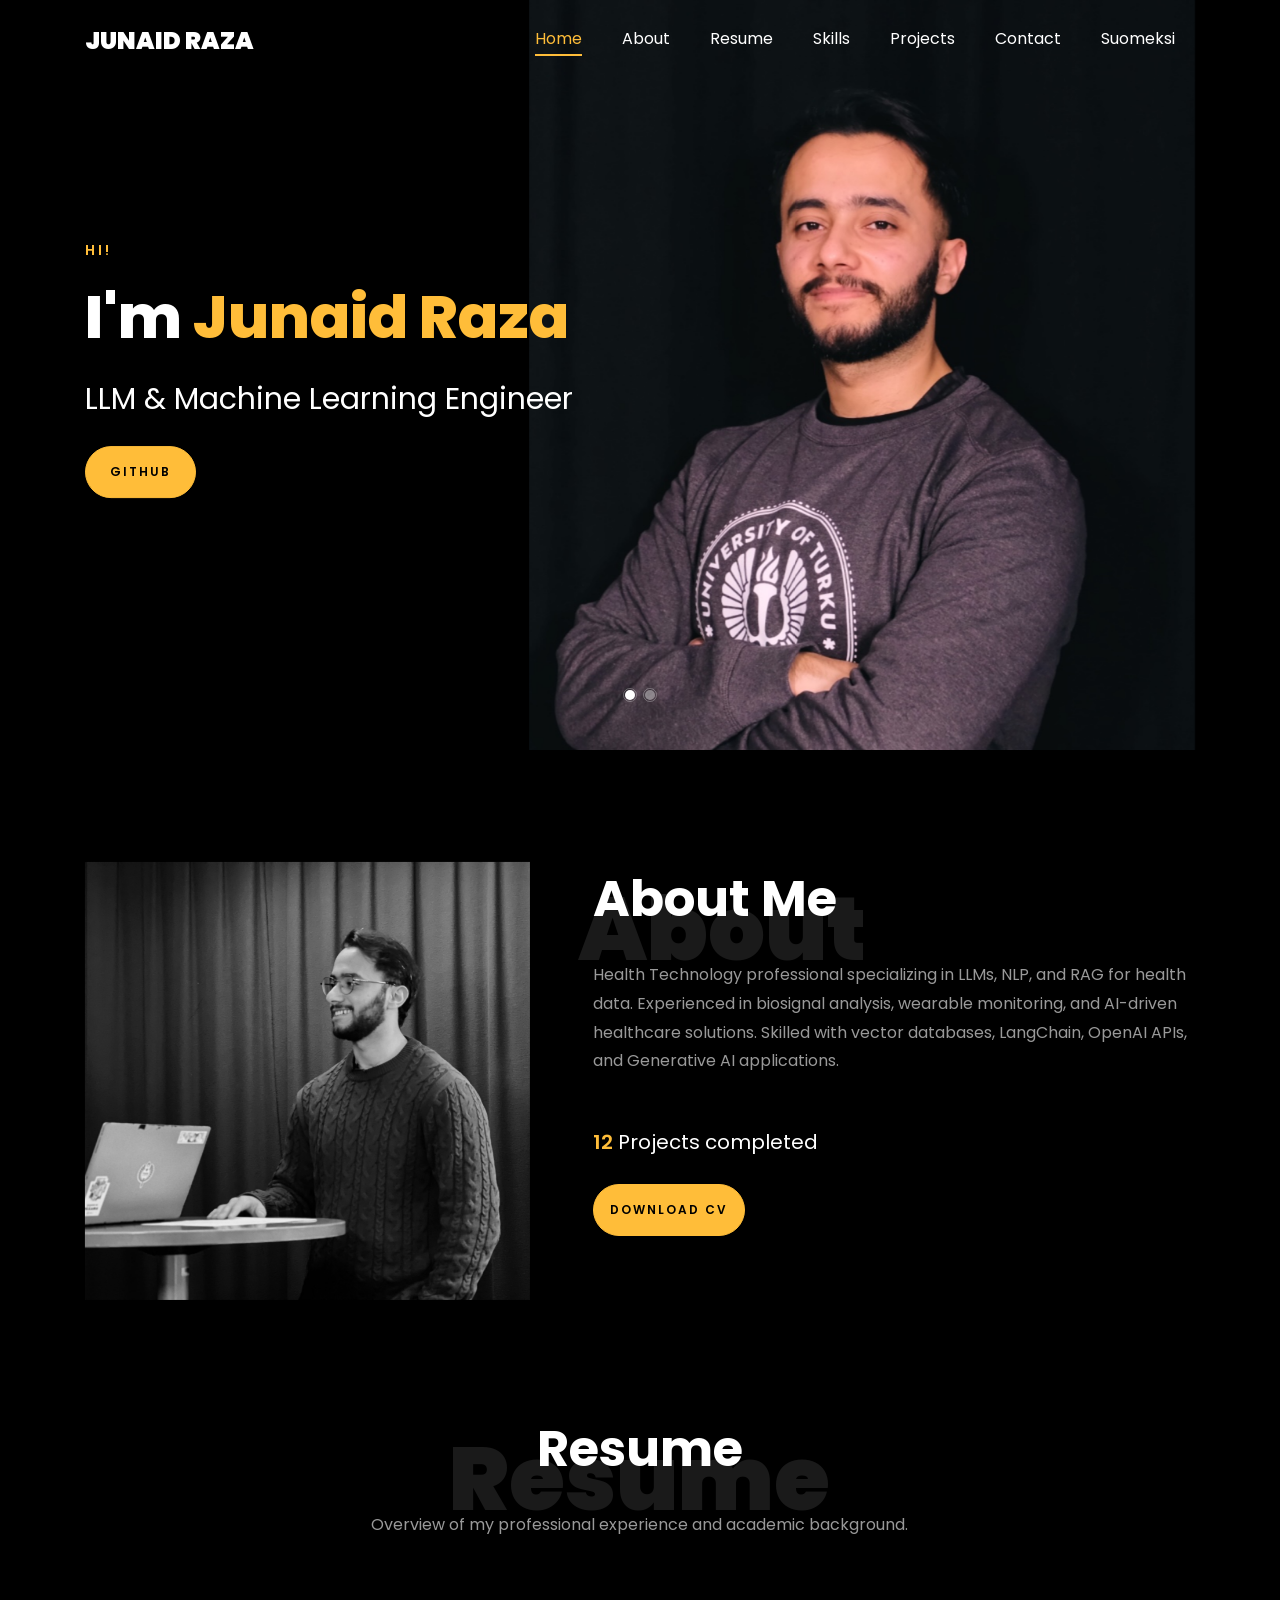
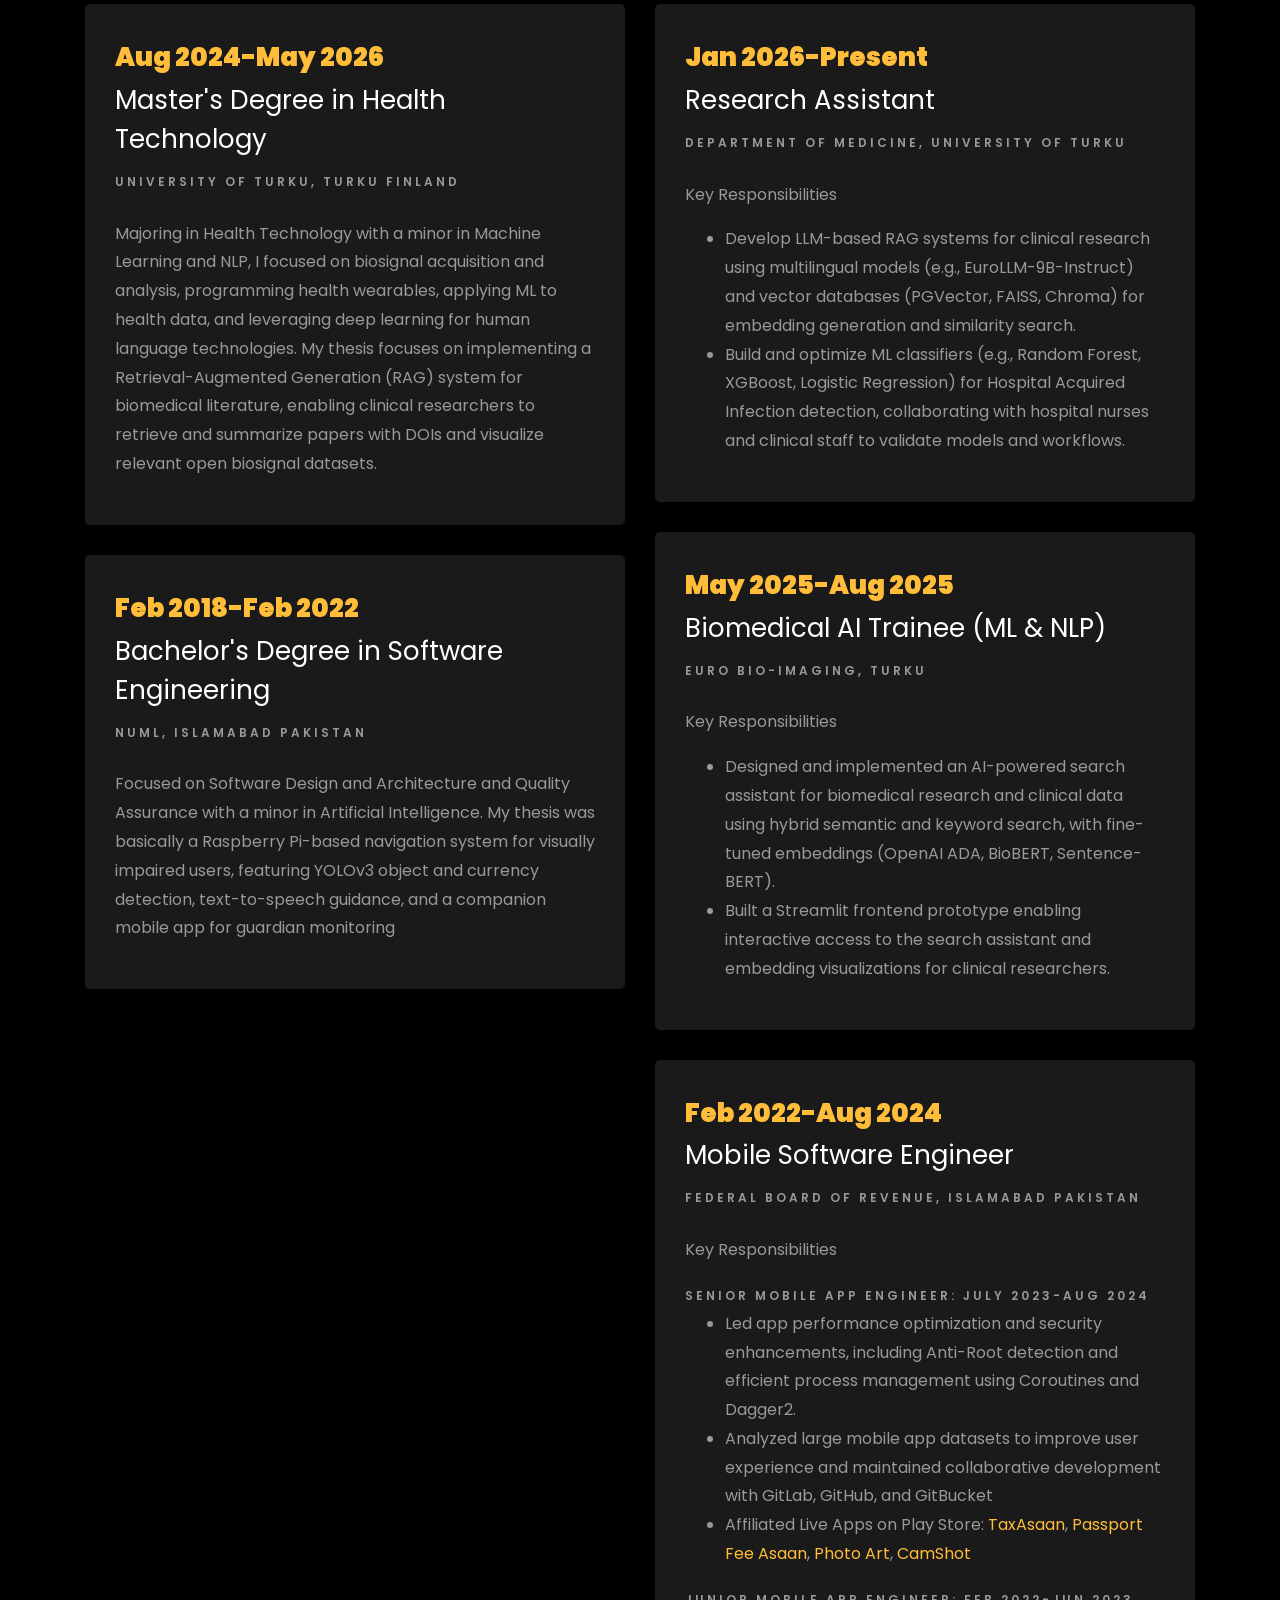
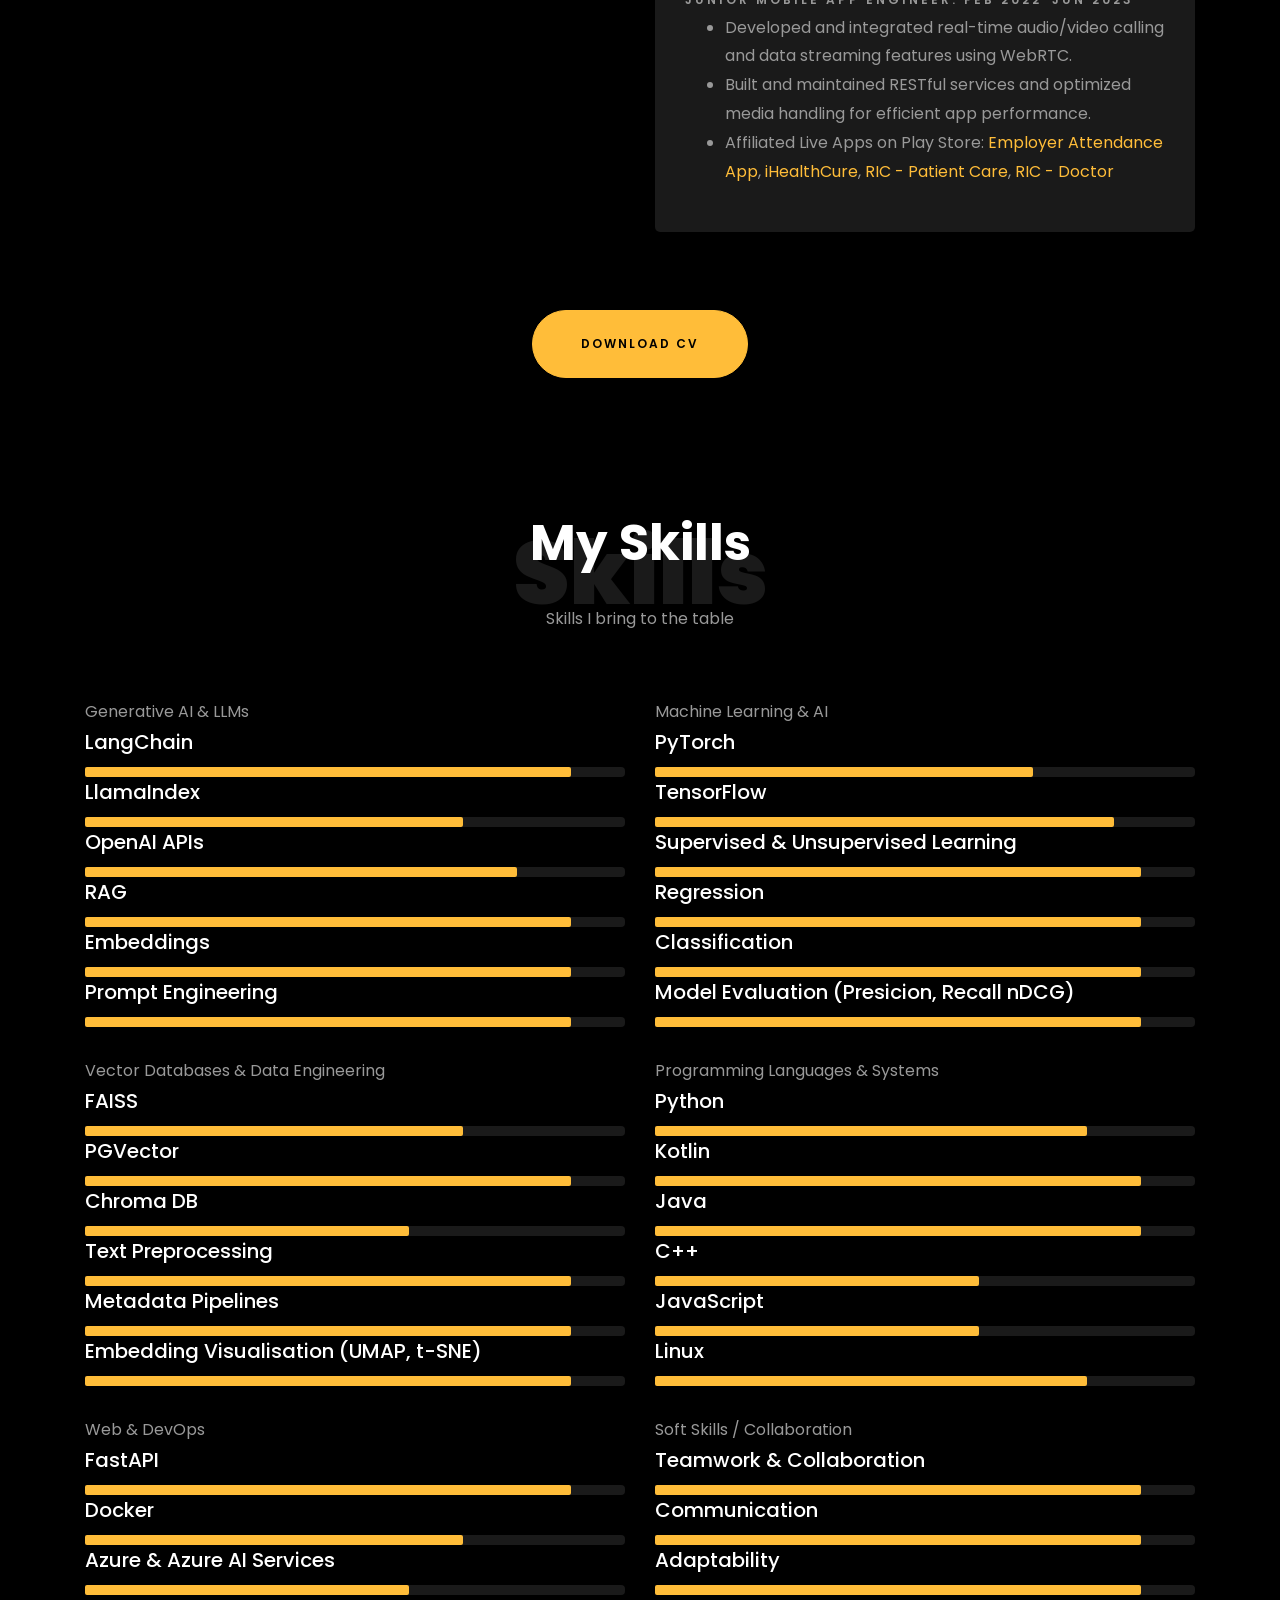
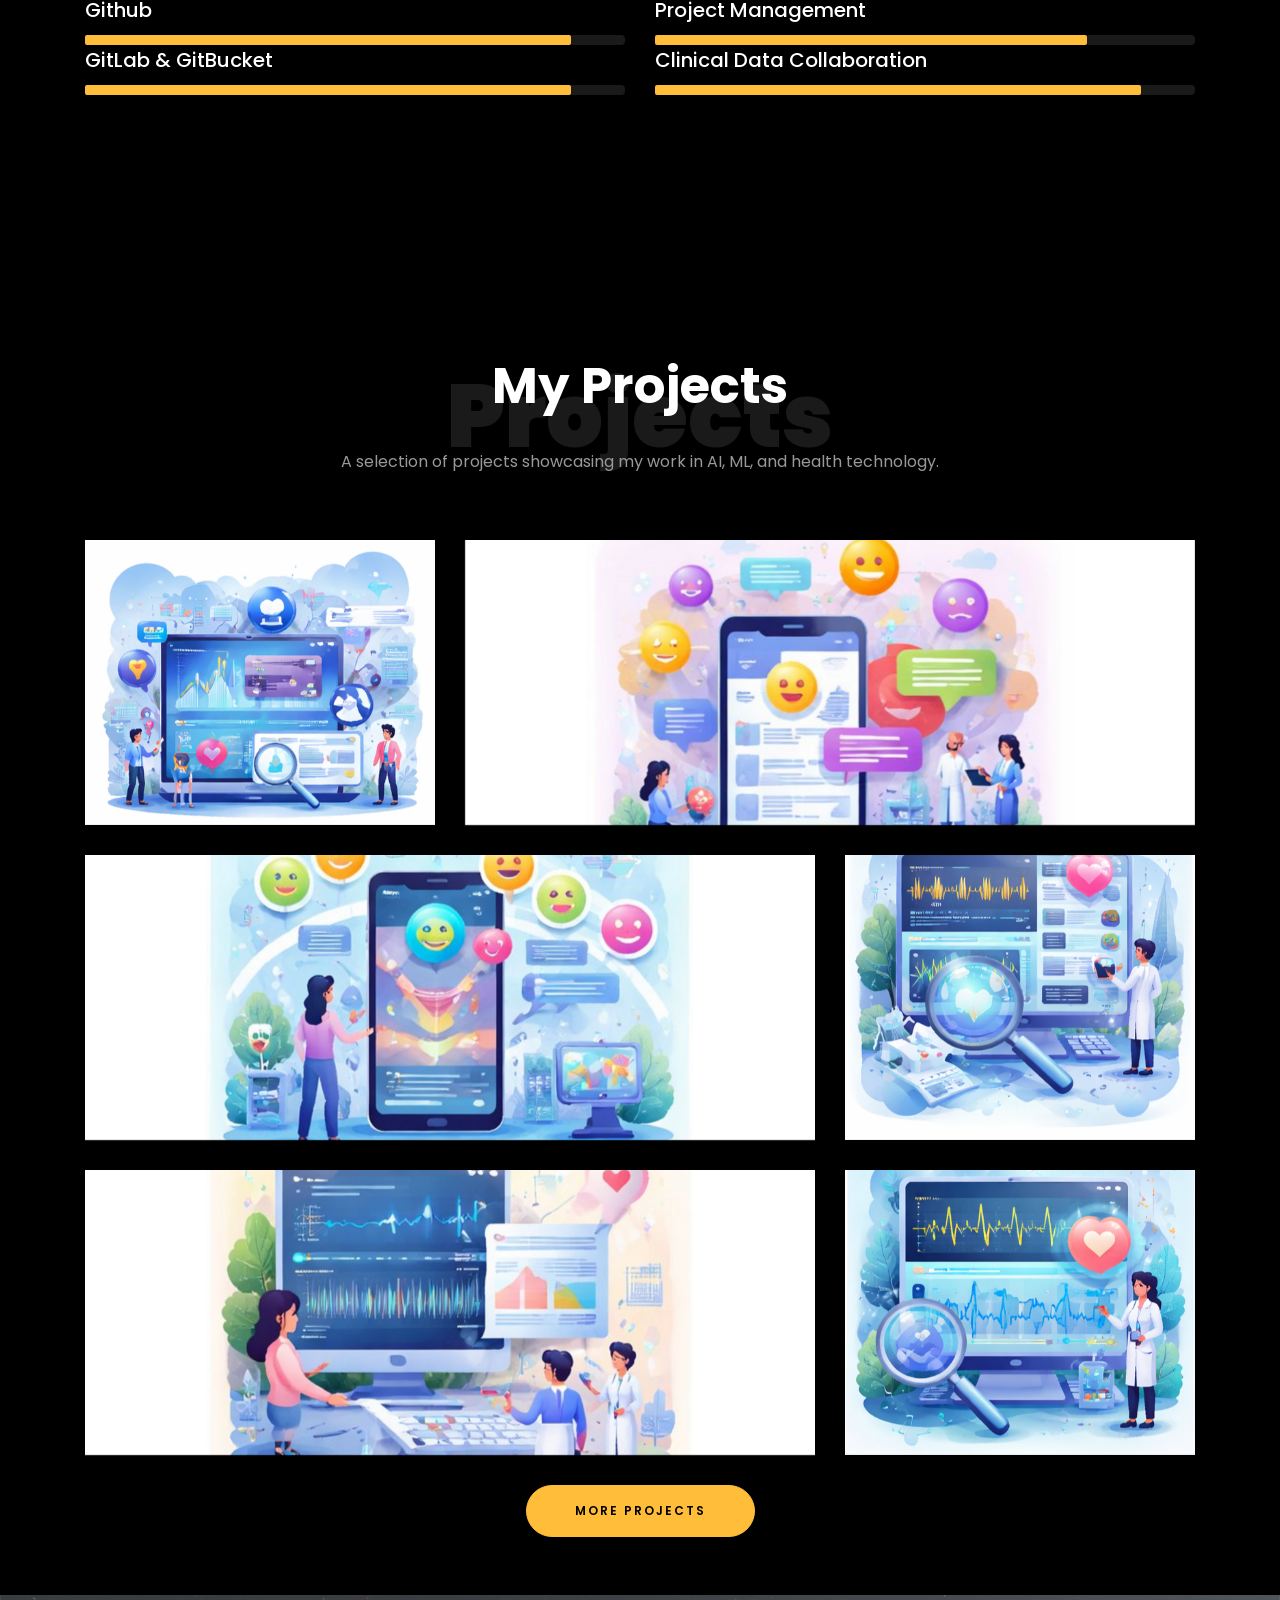
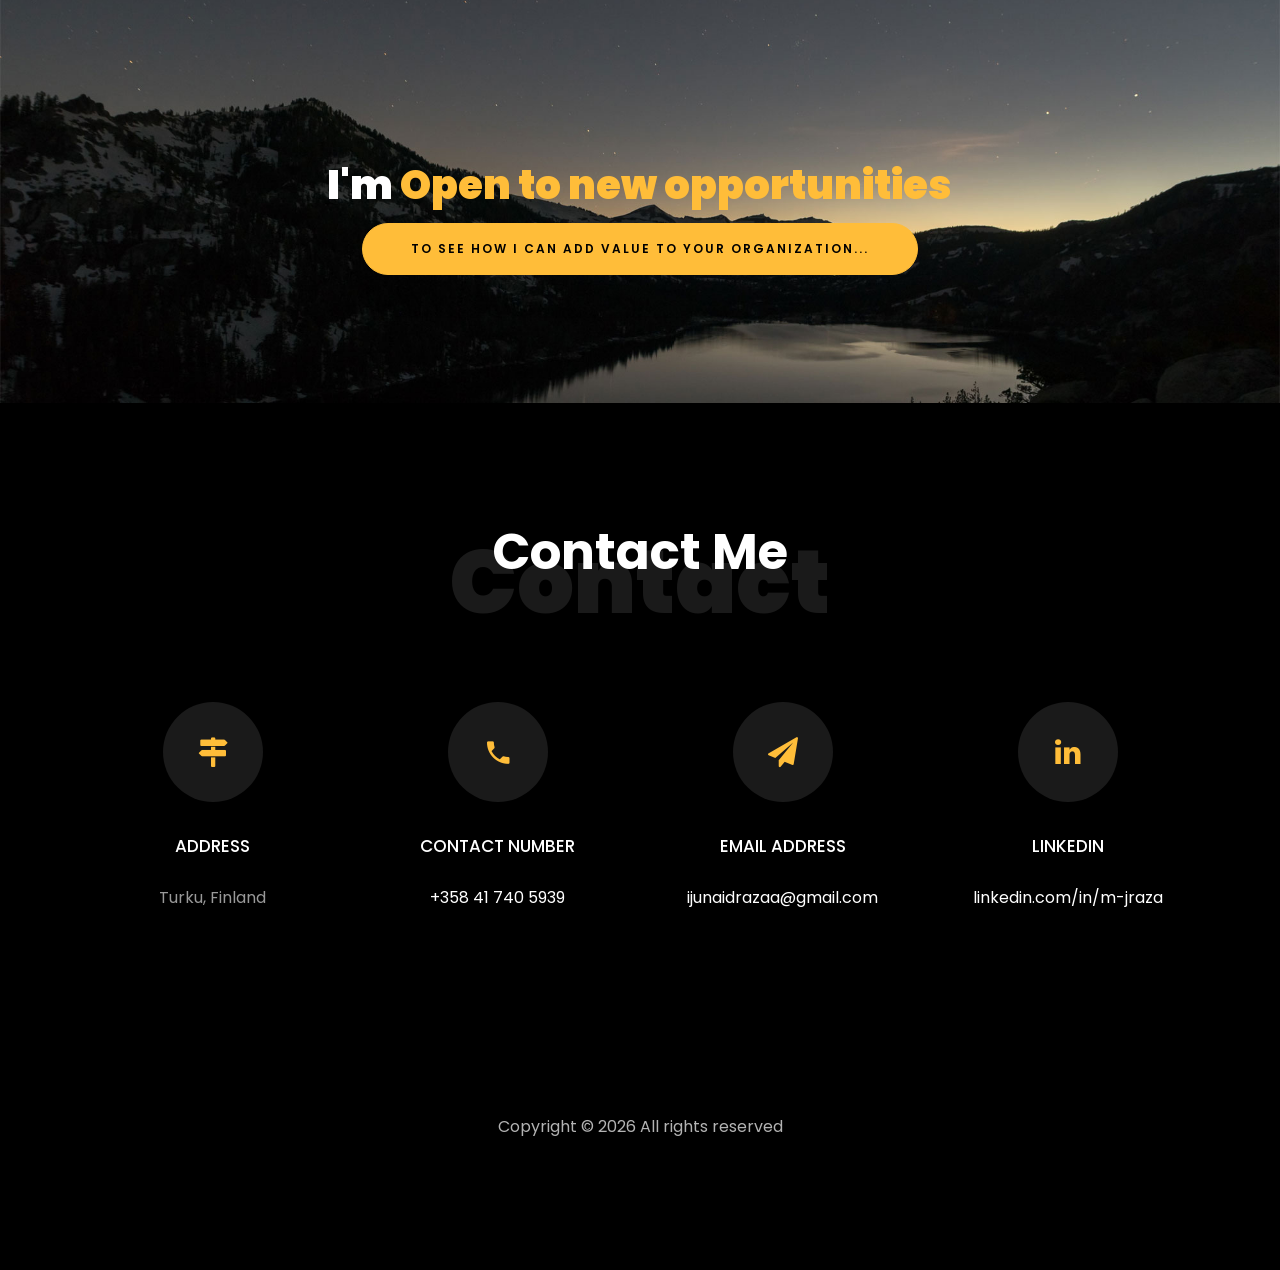
==== index.html @ cb152adc "first commit" ====
<!DOCTYPE html>
<html lang="en">

<head>
	<title>Junaid Raza - LLM & Machine Learning Engineer</title>
	<link rel="icon" href="images/main_logo.jpg" type="image/jpeg">
	<meta charset="utf-8">
	<meta name="viewport" content="width=device-width, initial-scale=1, shrink-to-fit=no">

	<link href="https://fonts.googleapis.com/css?family=Poppins:100,200,300,400,500,600,700,800,900" rel="stylesheet">

	<link rel="stylesheet" href="css/open-iconic-bootstrap.min.css">
	<link rel="stylesheet" href="css/animate.css">

	<link rel="stylesheet" href="css/owl.carousel.min.css">
	<link rel="stylesheet" href="css/owl.theme.default.min.css">
	<link rel="stylesheet" href="css/magnific-popup.css">

	<link rel="stylesheet" href="css/aos.css">

	<link rel="stylesheet" href="css/ionicons.min.css">

	<link rel="stylesheet" href="css/flaticon.css">
	<link rel="stylesheet" href="css/icomoon.css">
	<link rel="stylesheet" href="css/style.css">
</head>

<body data-spy="scroll" data-target=".site-navbar-target" data-offset="300">


	<nav class="navbar navbar-expand-lg navbar-dark ftco_navbar ftco-navbar-light site-navbar-target" id="ftco-navbar">
		<div class="container">
			<a class="navbar-brand" href="index.html">Junaid Raza</a>
			<button class="navbar-toggler js-fh5co-nav-toggle fh5co-nav-toggle" type="button" data-toggle="collapse"
				data-target="#ftco-nav" aria-controls="ftco-nav" aria-expanded="false" aria-label="Toggle navigation">
				<span class="oi oi-menu"></span> Menu
			</button>

			<div class="collapse navbar-collapse" id="ftco-nav">
				<ul class="navbar-nav nav ml-auto">
					<li class="nav-item"><a href="#home" class="nav-link"><span>Home</span></a></li>
					<li class="nav-item"><a href="#about" class="nav-link"><span>About</span></a></li>
					<li class="nav-item"><a href="#resume" class="nav-link"><span>Resume</span></a></li>
					<li class="nav-item"><a href="#skills" class="nav-link"><span>Skills</span></a></li>
					<li class="nav-item"><a href="#projects" class="nav-link"><span>Projects</span></a></li>
					<li class="nav-item"><a href="#contact" class="nav-link"><span>Contact</span></a></li>
					<li class="nav-item"><a href="index_fi.html" class="nav-link"><span>Suomeksi</span></a></li>
				</ul>
			</div>
		</div>
	</nav>

	<section id="home" class="hero">
		<div class="home-slider  owl-carousel">
			<div class="slider-item ">
				<div class="overlay"></div>
				<div class="container">
					<div class="row d-md-flex no-gutters slider-text align-items-end justify-content-end"
						data-scrollax-parent="true">
						<div class="one-third js-fullheight order-md-last img"
							style="background-image:url(images/main_bg_img.jpeg);">
							<div class="overlay"></div>
						</div>
						<div class="one-forth d-flex  align-items-center ftco-animate"
							data-scrollax=" properties: { translateY: '70%' }">
							<div class="text">
								<span class="subheading">Hi!</span>
								<h1 class="mb-4 mt-3">I'm <span>Junaid Raza</span></h1>
								<h2 class="mb-4">LLM & Machine Learning Engineer</h2>
								<p><a href="https://github.com/junaidraz1" target="_blank"
										class="btn btn-primary py-3 px-4">Github</a></p>
							</div>
						</div>
					</div>
				</div>
			</div>

			<div class="slider-item">
				<div class="overlay"></div>
				<div class="container">
					<div class="row d-flex no-gutters slider-text align-items-end justify-content-end"
						data-scrollax-parent="true">
						<div class="one-third js-fullheight order-md-last img"
							style="background-image:url(images/image_1.jpg);">
							<div class="overlay"></div>
						</div>
						<div class="one-forth d-flex align-items-center ftco-animate"
							data-scrollax=" properties: { translateY: '70%' }">
							<div class="text">
								<h1 class="mb-4 mt-3">Engineering AI solutions with<span> LLMs & Machine Learning</span>
								</h1>
								<p><a href="https://github.com/junaidraz1" target="_blank"
										class="btn btn-primary py-3 px-4">Github</a></p>
							</div>
						</div>
					</div>
				</div>
			</div>
		</div>
	</section>

	<section class="ftco-about img ftco-section ftco-no-pb" id="about">
		<div class="container">
			<div class="row d-flex">
				<div class="col-md-6 col-lg-5 d-flex">
					<div class="img-about img d-flex align-items-stretch">
						<div class="overlay"></div>
						<div class="img d-flex align-self-stretch align-items-center"
							style="background-image:url(images/about_image.jpg);">
						</div>
					</div>
				</div>
				<div class="col-md-6 col-lg-7 pl-lg-5 pb-5">
					<div class="row justify-content-start pb-3">
						<div class="col-md-12 heading-section ftco-animate">
							<h1 class="big">About</h1>
							<h2 class="mb-4">About Me</h2>
							<p>Health Technology professional specializing in LLMs, NLP, and RAG for health data.
								Experienced in biosignal analysis, wearable monitoring, and AI-driven healthcare
								solutions. Skilled with vector databases, LangChain, OpenAI APIs, and Generative AI
								applications.</p>
						</div>
					</div>
					<div class="counter-wrap ftco-animate d-flex mt-md-3">
						<div class="text">
							<p class="mb-4">
								<span class="number" data-number="33">0</span>
								<span>Projects completed</span>
							</p>
							<p><a href="https://drive.google.com/drive/folders/13W35erxbzzNYJxkeVQVJdmdsrrQYh_-r?usp=sharing"
									target="_blank" class="btn btn-primary py-3 px-3">Download CV</a></p>
						</div>
					</div>
				</div>
			</div>
		</div>
	</section>

	<section class="ftco-section ftco-no-pb" id="resume">
		<div class="container">
			<div class="row justify-content-center pb-5">
				<div class="col-md-10 heading-section text-center ftco-animate">
					<h1 class="big big-2">Resume</h1>
					<h2 class="mb-4">Resume</h2>
					<p>Overview of my professional experience and academic background.</p>
				</div>
			</div>
			<div class="row">
				<div class="col-md-6">
					<div class="resume-wrap ftco-animate">
						<span class="date">Aug 2024-May 2026</span>
						<h2>Master's Degree in Health Technology</h2>
						<span class="position">University of Turku, Turku Finland</span>
						<p class="mt-4">Majoring in Health Technology with a minor in Machine Learning and NLP, I
							focused on biosignal acquisition and analysis, programming health wearables, applying ML to
							health data, and leveraging deep learning for human language technologies. My thesis focuses
							on implementing a Retrieval-Augmented Generation (RAG) system for biomedical literature,
							enabling clinical researchers to retrieve and summarize papers with DOIs and visualize
							relevant open biosignal datasets.</p>
					</div>
					<div class="resume-wrap ftco-animate">
						<span class="date">Feb 2018-Feb 2022</span>
						<h2>Bachelor's Degree in Software Engineering</h2>
						<span class="position">NUML, Islamabad Pakistan</span>
						<p class="mt-4">Focused on Software Design and Architecture and Quality Assurance with a minor
							in Artificial Intelligence. My thesis was basically a Raspberry Pi-based navigation system
							for visually impaired users, featuring YOLOv3 object and currency detection, text-to-speech
							guidance, and a companion mobile app for guardian monitoring</p>
					</div>
				</div>

				<div class="col-md-6">
					<div class="resume-wrap ftco-animate">
						<span class="date">Jan 2026-Present</span>
						<h2>Research Assistant</h2>
						<span class="position">Department of Medicine, University of Turku</span>
						<p class="mt-4">Key Responsibilities</p>
						<ul>
							<li>Develop LLM-based RAG systems for clinical research using multilingual models (e.g.,
								EuroLLM-9B-Instruct) and vector databases (PGVector, FAISS, Chroma) for embedding
								generation and similarity search.</li>
							<li>Build and optimize ML classifiers (e.g., Random Forest, XGBoost, Logistic Regression)
								for Hospital Acquired Infection detection, collaborating with hospital nurses and
								clinical staff to validate models and workflows.</li>
						</ul>
					</div>
					<div class="resume-wrap ftco-animate">
						<span class="date">May 2025-Aug 2025</span>
						<h2>Biomedical AI Trainee (ML & NLP)</h2>
						<span class="position">Euro Bio-Imaging, Turku</span>
						<p class="mt-4">Key Responsibilities</p>
						<ul>
							<li>Designed and implemented an AI-powered search assistant for biomedical research and
								clinical data using hybrid semantic and keyword search, with fine-tuned embeddings
								(OpenAI ADA, BioBERT, Sentence-BERT).</li>
							<li>Built a Streamlit frontend prototype enabling interactive access to the search assistant
								and embedding visualizations for clinical researchers.</li>
						</ul>
					</div>
					<div class="resume-wrap ftco-animate">
						<span class="date">Feb 2022-Aug 2024</span>
						<h2>Mobile Software Engineer</h2>
						<span class="position">Federal Board of Revenue, Islamabad Pakistan</span>
						<p class="mt-4">Key Responsibilities</p>
						<span class="position">Senior Mobile APP Engineer: July 2023-Aug 2024</span>
						<ul>
							<li>Led app performance optimization and security enhancements, including Anti-Root
								detection and efficient process management using Coroutines and Dagger2.</li>
							<li>Analyzed large mobile app datasets to improve user experience and maintained
								collaborative development with GitLab, GitHub, and GitBucket</li>
							<li>Affiliated Live Apps on Play Store:
								<a href="https://play.google.com/store/apps/details?id=com.pral.fbr_varification_system&hl=en"
									target="_blank" rel="noopener noreferrer">TaxAsaan</a>,
								<a href="https://play.google.com/store/apps/details?id=com.dgip.epayment&hl=en"
									target="_blank" rel="noopener noreferrer">Passport Fee Asaan</a>,
								<a href="https://play.google.com/store/apps/details?id=com.aiphotoeditor.aiphotoeffects&hl=en"
									target="_blank" rel="noopener noreferrer">Photo Art</a>,
								<a href="https://play.google.com/store/apps/details?id=com.beauty.camera.photo.filters&hl=en"
									target="_blank" rel="noopener noreferrer">CamShot</a>
							</li>
						</ul>
						<span class="position">Junior Mobile APP Engineer: Feb 2022-Jun 2023</span>
						<ul>
							<li>Developed and integrated real-time audio/video calling and data streaming features using
								WebRTC.</li>
							<li>Built and maintained RESTful services and optimized media handling for efficient app
								performance.</li>
							<li>Affiliated Live Apps on Play Store:
								<a href="https://play.google.com/store/apps/details?id=com.techovative.empattendanceapp&hl=en"
									target="_blank" rel="noopener noreferrer">Employer Attendance App</a>,
								<a href="https://play.google.com/store/apps/details?id=com.techovative.patientportal&hl=en"
									target="_blank" rel="noopener noreferrer">iHealthCure</a>,
								<a href="https://play.google.com/store/apps/details?id=com.techovative.ric"
									target="_blank" rel="noopener noreferrer">RIC - Patient Care</a>,
								<a href="https://play.google.com/store/apps/details?id=com.techovative.ric.doctor"
									target="_blank" rel="noopener noreferrer">RIC - Doctor</a>
							</li>
						</ul>
					</div>
				</div>
			</div>
			<div class="row justify-content-center mt-5">
				<div class="col-md-6 text-center ftco-animate">
					<p><a href="https://drive.google.com/drive/folders/13W35erxbzzNYJxkeVQVJdmdsrrQYh_-r?usp=sharing"
							target="_blank" class="btn btn-primary py-4 px-5">Download CV</a></p>
				</div>
			</div>
		</div>
	</section>

	<section class="ftco-section" id="skills">
		<div class="container">
			<div class="row justify-content-center pb-5">
				<div class="col-md-12 heading-section text-center ftco-animate">
					<h1 class="big big-2">Skills</h1>
					<h2 class="mb-4">My Skills</h2>
					<p>Skills I bring to the table</p>
				</div>
			</div>
			<div class="row">
				<div class="col-md-6 animate-box">
					<div class="progress-wrap ftco-animate">
						<span>Generative AI & LLMs</span>
						<h3>LangChain</h3>
						<div class="progress">
							<div class="progress-bar color-1" role="progressbar" aria-valuenow="90" aria-valuemin="0"
								aria-valuemax="100" style="width:90%">
							</div>
						</div>
						<h3>LlamaIndex</h3>
						<div class="progress">
							<div class="progress-bar color-1" role="progressbar" aria-valuenow="70" aria-valuemin="0"
								aria-valuemax="100" style="width:70%">
							</div>
						</div>
						<h3>OpenAI APIs</h3>
						<div class="progress">
							<div class="progress-bar color-1" role="progressbar" aria-valuenow="80" aria-valuemin="0"
								aria-valuemax="100" style="width:80%">
							</div>
						</div>
						<h3>RAG</h3>
						<div class="progress">
							<div class="progress-bar color-1" role="progressbar" aria-valuenow="90" aria-valuemin="0"
								aria-valuemax="100" style="width:90%">
							</div>
						</div>
						<h3>Embeddings</h3>
						<div class="progress">
							<div class="progress-bar color-1" role="progressbar" aria-valuenow="90" aria-valuemin="0"
								aria-valuemax="100" style="width:90%">
							</div>
						</div>
						<h3>Prompt Engineering</h3>
						<div class="progress">
							<div class="progress-bar color-1" role="progressbar" aria-valuenow="90" aria-valuemin="0"
								aria-valuemax="100" style="width:90%">
							</div>
						</div>
					</div>
				</div>
				<div class="col-md-6 animate-box">
					<div class="progress-wrap ftco-animate">
						<span>Machine Learning & AI</span>
						<h3>PyTorch</h3>
						<div class="progress">
							<div class="progress-bar color-1" role="progressbar" aria-valuenow="70" aria-valuemin="0"
								aria-valuemax="100" style="width:70%">
							</div>
						</div>
						<h3>TensorFlow</h3>
						<div class="progress">
							<div class="progress-bar color-1" role="progressbar" aria-valuenow="85" aria-valuemin="0"
								aria-valuemax="100" style="width:85%">
							</div>
						</div>
						<h3>Supervised & Unsupervised Learning</h3>
						<div class="progress">
							<div class="progress-bar color-1" role="progressbar" aria-valuenow="90" aria-valuemin="0"
								aria-valuemax="100" style="width:90%">
							</div>
						</div>
						<h3>Regression</h3>
						<div class="progress">
							<div class="progress-bar color-1" role="progressbar" aria-valuenow="90" aria-valuemin="0"
								aria-valuemax="100" style="width:90%">
							</div>
						</div>
						<h3>Classification</h3>
						<div class="progress">
							<div class="progress-bar color-1" role="progressbar" aria-valuenow="90" aria-valuemin="0"
								aria-valuemax="100" style="width:90%">
							</div>
						</div>
						<h3>Model Evaluation (Presicion, Recall nDCG)</h3>
						<div class="progress">
							<div class="progress-bar color-1" role="progressbar" aria-valuenow="90" aria-valuemin="0"
								aria-valuemax="100" style="width:90%">
							</div>
						</div>
					</div>
				</div>
				<div class="col-md-6 animate-box">
					<div class="progress-wrap ftco-animate">
						<span>Vector Databases & Data Engineering</span>
						<h3>FAISS</h3>
						<div class="progress">
							<div class="progress-bar color-1" role="progressbar" aria-valuenow="70" aria-valuemin="0"
								aria-valuemax="100" style="width:70%">
							</div>
						</div>
						<h3>PGVector</h3>
						<div class="progress">
							<div class="progress-bar color-1" role="progressbar" aria-valuenow="90" aria-valuemin="0"
								aria-valuemax="100" style="width:90%">
							</div>
						</div>
						<h3>Chroma DB</h3>
						<div class="progress">
							<div class="progress-bar color-1" role="progressbar" aria-valuenow="60" aria-valuemin="0"
								aria-valuemax="100" style="width:60%">
							</div>
						</div>
						<h3>Text Preprocessing</h3>
						<div class="progress">
							<div class="progress-bar color-1" role="progressbar" aria-valuenow="90" aria-valuemin="0"
								aria-valuemax="100" style="width:90%">
							</div>
						</div>
						<h3>Metadata Pipelines</h3>
						<div class="progress">
							<div class="progress-bar color-1" role="progressbar" aria-valuenow="90" aria-valuemin="0"
								aria-valuemax="100" style="width:90%">
							</div>
						</div>
						<h3>Embedding Visualisation (UMAP, t-SNE)</h3>
						<div class="progress">
							<div class="progress-bar color-1" role="progressbar" aria-valuenow="90" aria-valuemin="0"
								aria-valuemax="100" style="width:90%">
							</div>
						</div>
					</div>
				</div>
				<div class="col-md-6 animate-box">
					<div class="progress-wrap ftco-animate">
						<span>Programming Languages & Systems</span>
						<h3>Python</h3>
						<div class="progress">
							<div class="progress-bar color-1" role="progressbar" aria-valuenow="80" aria-valuemin="0"
								aria-valuemax="100" style="width:80%">
							</div>
						</div>
						<h3>Kotlin</h3>
						<div class="progress">
							<div class="progress-bar color-1" role="progressbar" aria-valuenow="90" aria-valuemin="0"
								aria-valuemax="100" style="width:90%">
							</div>
						</div>
						<h3>Java</h3>
						<div class="progress">
							<div class="progress-bar color-1" role="progressbar" aria-valuenow="90" aria-valuemin="0"
								aria-valuemax="100" style="width:90%">
							</div>
						</div>
						<h3>C++</h3>
						<div class="progress">
							<div class="progress-bar color-1" role="progressbar" aria-valuenow="60" aria-valuemin="0"
								aria-valuemax="100" style="width:60%">
							</div>
						</div>
						<h3>JavaScript</h3>
						<div class="progress">
							<div class="progress-bar color-1" role="progressbar" aria-valuenow="60" aria-valuemin="0"
								aria-valuemax="100" style="width:60%">
							</div>
						</div>
						<h3>Linux</h3>
						<div class="progress">
							<div class="progress-bar color-1" role="progressbar" aria-valuenow="80" aria-valuemin="0"
								aria-valuemax="100" style="width:80%">
							</div>
						</div>
					</div>
				</div>
				<div class="col-md-6 animate-box">
					<div class="progress-wrap ftco-animate">
						<span>Web & DevOps</span>
						<h3>FastAPI</h3>
						<div class="progress">
							<div class="progress-bar color-1" role="progressbar" aria-valuenow="90" aria-valuemin="0"
								aria-valuemax="100" style="width:90%">
							</div>
						</div>
						<h3>Docker</h3>
						<div class="progress">
							<div class="progress-bar color-1" role="progressbar" aria-valuenow="70" aria-valuemin="0"
								aria-valuemax="100" style="width:70%">
							</div>
						</div>
						<h3>Azure & Azure AI Services</h3>
						<div class="progress">
							<div class="progress-bar color-1" role="progressbar" aria-valuenow="60" aria-valuemin="0"
								aria-valuemax="100" style="width:60%">
							</div>
						</div>
						<h3>Github</h3>
						<div class="progress">
							<div class="progress-bar color-1" role="progressbar" aria-valuenow="90" aria-valuemin="0"
								aria-valuemax="100" style="width:90%">
							</div>
						</div>
						<h3>GitLab & GitBucket</h3>
						<div class="progress">
							<div class="progress-bar color-1" role="progressbar" aria-valuenow="90" aria-valuemin="0"
								aria-valuemax="100" style="width:90%">
							</div>
						</div>
					</div>
				</div>
				<div class="col-md-6 animate-box">
					<div class="progress-wrap ftco-animate">
						<span>Soft Skills / Collaboration</span>
						<h3>Teamwork & Collaboration</h3>
						<div class="progress">
							<div class="progress-bar color-6" role="progressbar" aria-valuenow="90" aria-valuemin="0"
								aria-valuemax="100" style="width:90%">
							</div>
						</div>
						<h3>Communication</h3>
						<div class="progress">
							<div class="progress-bar color-6" role="progressbar" aria-valuenow="90" aria-valuemin="0"
								aria-valuemax="100" style="width:90%">
							</div>
						</div>
						<h3>Adaptability</h3>
						<div class="progress">
							<div class="progress-bar color-6" role="progressbar" aria-valuenow="90" aria-valuemin="0"
								aria-valuemax="100" style="width:90%">
							</div>
						</div>
						<h3>Project Management</h3>
						<div class="progress">
							<div class="progress-bar color-6" role="progressbar" aria-valuenow="80" aria-valuemin="0"
								aria-valuemax="100" style="width:80%">
							</div>
						</div>
						<h3>Clinical Data Collaboration</h3>
						<div class="progress">
							<div class="progress-bar color-6" role="progressbar" aria-valuenow="90" aria-valuemin="0"
								aria-valuemax="100" style="width:90%">
							</div>
						</div>
					</div>
				</div>
			</div>
		</div>
	</section>


	<section class="ftco-section ftco-project" id="projects">
		<div class="container">
			<div class="row justify-content-center pb-5">
				<div class="col-md-12 heading-section text-center ftco-animate">
					<h1 class="big big-2">Projects</h1>
					<h2 class="mb-4">My Projects</h2>
					<p>A selection of projects showcasing my work in AI, ML, and health technology.</p>
				</div>
			</div>
			<div class="row">
				<div class="col-md-4">
					<a href="https://github.com/junaidraz1/nocfo-homework-assignment-ai-engineer-main" target="_blank">
						<div class="project img ftco-animate d-flex justify-content-center align-items-center"
							style="background-image: url(images/project-1.png);">
							<div class="overlay"></div>
							<div class="text text-center p-4">
								<h3>Multi-Signal Transaction Scoring System</h3>
								<span>AI & Data Matching</span>
							</div>
						</div>
					</a>
				</div>
				<div class="col-md-8">
					<a href="https://github.com/junaidraz1/imdb-binary-classification" target="_blank">
						<div class="project img ftco-animate d-flex justify-content-center align-items-center"
							style="background-image: url(images/project-2.png);">
							<div class="overlay"></div>
							<div class="text text-center p-4">
								<h3>IMDB Sentiment Classification</h3>
								<span>Machine Learning</span>
							</div>
						</div>
					</a>
				</div>

				<div class="col-md-8">

					<a href="https://github.com/junaidraz1/emotion-detection-nlp-hlt" target="_blank">
						<div class="project img ftco-animate d-flex justify-content-center align-items-center"
							style="background-image: url(images/project-3.png);">
							<div class="overlay"></div>
							<div class="text text-center p-4">
								<h3><a href="#">Emotion Detection ML</a></h3>
								<span>NLP & Machine Learning</span>
							</div>
						</div>
					</a>

					<a href="https://github.com/junaidraz1/imdb-binary-classification" target="_blank">
						<div class="project img ftco-animate d-flex justify-content-center align-items-center"
							style="background-image: url(images/project-4.png);">
							<div class="overlay"></div>
							<div class="text text-center p-4">
								<h3>Emotion Annotation NLP</h3>
								<span>Natural Language Processing & Annotation</span>
							</div>
						</div>
					</a>
				</div>
				<div class="col-md-4">
					<div class="row">
						<div class="col-md-12">
							<a href="https://github.com/junaidraz1/egg-preterm-analysis" target="_blank">
								<div class="project img ftco-animate d-flex justify-content-center align-items-center"
									style="background-image: url(images/project-5.png);">
									<div class="overlay"></div>
									<div class="text text-center p-4">
										<h3><a href="#">Preterm Birth Prediction</a></h3>
										<span>Deep Learning</span>
									</div>
								</div>
							</a>
						</div>
						<div class="col-md-12">
							<a href="https://github.com/junaidraz1/Heart-Rate-Extraction-from-ECG-Signals"
								target="_blank">
								<div class="project img ftco-animate d-flex justify-content-center align-items-center"
									style="background-image: url(images/project-6.png);">
									<div class="overlay"></div>
									<div class="text text-center p-4">
										<h3><a href="#">Heart Rate Extraction</a></h3>
										<span>Biosignal Processing</span>
									</div>
								</div>
							</a>
						</div>
					</div>
				</div>
			</div>
		</div>
		<div class="text-center">
			<p class="nav-item">
				<a href="https://github.com/junaidraz1" target="_blank" class="btn btn-primary py-3 px-5">More
					Projects</a>
			</p>
		</div>
	</section>

	<section class="ftco-section ftco-hireme img margin-top" style="background-image: url(images/bg_1.jpg)">
		<div class="container">
			<div class="row justify-content-center">
				<div class="col-md-7 ftco-animate text-center">
					<h2>I'm <span>Open to new opportunities</span></h2>
					<p class="nav-item"><a href="#contact" class="btn btn-primary py-3 px-5">To see how I can
							add value to your organization...</a></p>
				</div>
			</div>
		</div>
	</section>

	<section class="ftco-section contact-section ftco-no-pb" id="contact">
		<div class="container">
			<div class="row justify-content-center mb-5 pb-3">
				<div class="col-md-7 heading-section text-center ftco-animate">
					<h1 class="big big-2">Contact</h1>
					<h2 class="mb-4">Contact Me</h2>
				</div>
			</div>

			<div class="row d-flex contact-info mb-5">
				<div class="col-md-6 col-lg-3 d-flex ftco-animate">
					<div class="align-self-stretch box p-4 text-center">
						<div class="icon d-flex align-items-center justify-content-center">
							<span class="icon-map-signs"></span>
						</div>
						<h3 class="mb-4">Address</h3>
						<p>Turku, Finland</p>
					</div>
				</div>
				<div class="col-md-6 col-lg-3 d-flex ftco-animate">
					<div class="align-self-stretch box p-4 text-center">
						<div class="icon d-flex align-items-center justify-content-center">
							<span class="icon-phone2"></span>
						</div>
						<h3 class="mb-4">Contact Number</h3>
						<p><a href="tel://+358417405939">+358 41 740 5939</a></p>
					</div>
				</div>
				<div class="col-md-6 col-lg-3 d-flex ftco-animate">
					<div class="align-self-stretch box p-4 text-center">
						<div class="icon d-flex align-items-center justify-content-center">
							<span class="icon-paper-plane"></span>
						</div>
						<h3 class="mb-4">Email Address</h3>
						<p><a href="mailto:ijunaidrazaa@gmail.com">ijunaidrazaa@gmail.com</a></p>
					</div>
				</div>
				<div class="col-md-6 col-lg-3 d-flex ftco-animate">
					<div class="align-self-stretch box p-4 text-center">
						<div class="icon d-flex align-items-center justify-content-center">
							<span class="icon-linkedin"></span>
						</div>
						<h3 class="mb-4">Linkedin</h3>
						<p><a href="https://www.linkedin.com/in/m-jraza" target="_blank">linkedin.com/in/m-jraza</a></p>
					</div>
				</div>
			</div>
		</div>
	</section>


	<footer class="ftco-footer ftco-section">
		<div class="container">
			<div class="row">
				<div class="col-md-12 text-center">
					<p>
						Copyright &copy;
						<script>document.write(new Date().getFullYear());</script> All rights reserved
					</p>
				</div>
			</div>
		</div>
	</footer>



	<!-- loader -->
	<div id="ftco-loader" class="show fullscreen"><svg class="circular" width="48px" height="48px">
			<circle class="path-bg" cx="24" cy="24" r="22" fill="none" stroke-width="4" stroke="#eeeeee" />
			<circle class="path" cx="24" cy="24" r="22" fill="none" stroke-width="4" stroke-miterlimit="10"
				stroke="#F96D00" />
		</svg></div>


	<script src="js/jquery.min.js"></script>
	<script src="js/jquery-migrate-3.0.1.min.js"></script>
	<script src="js/popper.min.js"></script>
	<script src="js/bootstrap.min.js"></script>
	<script src="js/jquery.easing.1.3.js"></script>
	<script src="js/jquery.waypoints.min.js"></script>
	<script src="js/jquery.stellar.min.js"></script>
	<script src="js/owl.carousel.min.js"></script>
	<script src="js/jquery.magnific-popup.min.js"></script>
	<script src="js/aos.js"></script>
	<script src="js/jquery.animateNumber.min.js"></script>
	<script src="js/scrollax.min.js"></script>

	<script src="js/main.js"></script>
	<script src="js/translation.js"></script>

</body>

</html>
---- css/flaticon.css ----
/*
  	Flaticon icon font: Flaticon
  	Creation date: 04/01/2019 13:45
  	*/


@font-face {
  font-family: "Flaticon";
  src: url("../fonts/flaticon/font/Flaticon.eot");
  src: url("../fonts/flaticon/font/Flaticon.eot?#iefix") format("embedded-opentype"),
       url("../fonts/flaticon/font/Flaticon.woff") format("woff"),
       url("../fonts/flaticon/font/Flaticon.ttf") format("truetype"),
       url("../fonts/flaticon/font/Flaticon.svg#Flaticon") format("svg");
  font-weight: normal;
  font-style: normal;
}

@media screen and (-webkit-min-device-pixel-ratio:0) {
  @font-face {
    font-family: "Flaticon";
    src: url("../fonts/flaticon/font/Flaticon.svg#Flaticon") format("svg");
  }
}

[class^="flaticon-"]:before, [class*=" flaticon-"]:before,
[class^="flaticon-"]:after, [class*=" flaticon-"]:after {   
  font-family: Flaticon;
  font-style: normal;
  font-weight: normal;
  font-variant: normal;
  text-transform: none;
  line-height: 1;

  /* Better Font Rendering =========== */
  -webkit-font-smoothing: antialiased;
  -moz-osx-font-smoothing: grayscale;
}

.flaticon-ideas:before { content: "\f100"; }
.flaticon-flasks:before { content: "\f101"; }
.flaticon-analysis:before { content: "\f102"; }
.flaticon-ux-design:before { content: "\f103"; }
.flaticon-web-design:before { content: "\f104"; }
.flaticon-idea:before { content: "\f105"; }
.flaticon-innovation:before { content: "\f106"; }
---- css/icomoon.css ----
@font-face {
  font-family: 'icomoon';
  src:  url('../fonts/icomoon/icomoon.eot?6tt51o');
  src:  url('../fonts/icomoon/icomoon.eot?6tt51o#iefix') format('embedded-opentype'),
    url('../fonts/icomoon/icomoon.ttf?6tt51o') format('truetype'),
    url('../fonts/icomoon/icomoon.woff?6tt51o') format('woff'),
    url('../fonts/icomoon/icomoon.svg?6tt51o#icomoon') format('svg');
  font-weight: normal;
  font-style: normal;
}

[class^="icon-"], [class*=" icon-"] {
  /* use !important to prevent issues with browser extensions that change fonts */
  font-family: 'icomoon' !important;
  speak: none;
  font-style: normal;
  font-weight: normal;
  font-variant: normal;
  text-transform: none;
  line-height: 1;

  /* Better Font Rendering =========== */
  -webkit-font-smoothing: antialiased;
  -moz-osx-font-smoothing: grayscale;
}

.icon-asterisk:before {
  content: "\f069";
}
.icon-plus:before {
  content: "\f067";
}
.icon-question:before {
  content: "\f128";
}
.icon-minus:before {
  content: "\f068";
}
.icon-glass:before {
  content: "\f000";
}
.icon-music:before {
  content: "\f001";
}
.icon-search:before {
  content: "\f002";
}
.icon-envelope-o:before {
  content: "\f003";
}
.icon-heart:before {
  content: "\f004";
}
.icon-star:before {
  content: "\f005";
}
.icon-star-o:before {
  content: "\f006";
}
.icon-user:before {
  content: "\f007";
}
.icon-film:before {
  content: "\f008";
}
.icon-th-large:before {
  content: "\f009";
}
.icon-th:before {
  content: "\f00a";
}
.icon-th-list:before {
  content: "\f00b";
}
.icon-check:before {
  content: "\f00c";
}
.icon-close:before {
  content: "\f00d";
}
.icon-remove:before {
  content: "\f00d";
}
.icon-times:before {
  content: "\f00d";
}
.icon-search-plus:before {
  content: "\f00e";
}
.icon-search-minus:before {
  content: "\f010";
}
.icon-power-off:before {
  content: "\f011";
}
.icon-signal:before {
  content: "\f012";
}
.icon-cog:before {
  content: "\f013";
}
.icon-gear:before {
  content: "\f013";
}
.icon-trash-o:before {
  content: "\f014";
}
.icon-home:before {
  content: "\f015";
}
.icon-file-o:before {
  content: "\f016";
}
.icon-clock-o:before {
  content: "\f017";
}
.icon-road:before {
  content: "\f018";
}
.icon-download:before {
  content: "\f019";
}
.icon-arrow-circle-o-down:before {
  content: "\f01a";
}
.icon-arrow-circle-o-up:before {
  content: "\f01b";
}
.icon-inbox:before {
  content: "\f01c";
}
.icon-play-circle-o:before {
  content: "\f01d";
}
.icon-repeat:before {
  content: "\f01e";
}
.icon-rotate-right:before {
  content: "\f01e";
}
.icon-refresh:before {
  content: "\f021";
}
.icon-list-alt:before {
  content: "\f022";
}
.icon-lock:before {
  content: "\f023";
}
.icon-flag:before {
  content: "\f024";
}
.icon-headphones:before {
  content: "\f025";
}
.icon-volume-off:before {
  content: "\f026";
}
.icon-volume-down:before {
  content: "\f027";
}
.icon-volume-up:before {
  content: "\f028";
}
.icon-qrcode:before {
  content: "\f029";
}
.icon-barcode:before {
  content: "\f02a";
}
.icon-tag:before {
  content: "\f02b";
}
.icon-tags:before {
  content: "\f02c";
}
.icon-book:before {
  content: "\f02d";
}
.icon-bookmark:before {
  content: "\f02e";
}
.icon-print:before {
  content: "\f02f";
}
.icon-camera:before {
  content: "\f030";
}
.icon-font:before {
  content: "\f031";
}
.icon-bold:before {
  content: "\f032";
}
.icon-italic:before {
  content: "\f033";
}
.icon-text-height:before {
  content: "\f034";
}
.icon-text-width:before {
  content: "\f035";
}
.icon-align-left:before {
  content: "\f036";
}
.icon-align-center:before {
  content: "\f037";
}
.icon-align-right:before {
  content: "\f038";
}
.icon-align-justify:before {
  content: "\f039";
}
.icon-list:before {
  content: "\f03a";
}
.icon-dedent:before {
  content: "\f03b";
}
.icon-outdent:before {
  content: "\f03b";
}
.icon-indent:before {
  content: "\f03c";
}
.icon-video-camera:before {
  content: "\f03d";
}
.icon-image:before {
  content: "\f03e";
}
.icon-photo:before {
  content: "\f03e";
}
.icon-picture-o:before {
  content: "\f03e";
}
.icon-pencil:before {
  content: "\f040";
}
.icon-map-marker:before {
  content: "\f041";
}
.icon-adjust:before {
  content: "\f042";
}
.icon-tint:before {
  content: "\f043";
}
.icon-edit:before {
  content: "\f044";
}
.icon-pencil-square-o:before {
  content: "\f044";
}
.icon-share-square-o:before {
  content: "\f045";
}
.icon-check-square-o:before {
  content: "\f046";
}
.icon-arrows:before {
  content: "\f047";
}
.icon-step-backward:before {
  content: "\f048";
}
.icon-fast-backward:before {
  content: "\f049";
}
.icon-backward:before {
  content: "\f04a";
}
.icon-play:before {
  content: "\f04b";
}
.icon-pause:before {
  content: "\f04c";
}
.icon-stop:before {
  content: "\f04d";
}
.icon-forward:before {
  content: "\f04e";
}
.icon-fast-forward:before {
  content: "\f050";
}
.icon-step-forward:before {
  content: "\f051";
}
.icon-eject:before {
  content: "\f052";
}
.icon-chevron-left:before {
  content: "\f053";
}
.icon-chevron-right:before {
  content: "\f054";
}
.icon-plus-circle:before {
  content: "\f055";
}
.icon-minus-circle:before {
  content: "\f056";
}
.icon-times-circle:before {
  content: "\f057";
}
.icon-check-circle:before {
  content: "\f058";
}
.icon-question-circle:before {
  content: "\f059";
}
.icon-info-circle:before {
  content: "\f05a";
}
.icon-crosshairs:before {
  content: "\f05b";
}
.icon-times-circle-o:before {
  content: "\f05c";
}
.icon-check-circle-o:before {
  content: "\f05d";
}
.icon-ban:before {
  content: "\f05e";
}
.icon-arrow-left:before {
  content: "\f060";
}
.icon-arrow-right:before {
  content: "\f061";
}
.icon-arrow-up:before {
  content: "\f062";
}
.icon-arrow-down:before {
  content: "\f063";
}
.icon-mail-forward:before {
  content: "\f064";
}
.icon-share:before {
  content: "\f064";
}
.icon-expand:before {
  content: "\f065";
}
.icon-compress:before {
  content: "\f066";
}
.icon-exclamation-circle:before {
  content: "\f06a";
}
.icon-gift:before {
  content: "\f06b";
}
.icon-leaf:before {
  content: "\f06c";
}
.icon-fire:before {
  content: "\f06d";
}
.icon-eye:before {
  content: "\f06e";
}
.icon-eye-slash:before {
  content: "\f070";
}
.icon-exclamation-triangle:before {
  content: "\f071";
}
.icon-warning:before {
  content: "\f071";
}
.icon-plane:before {
  content: "\f072";
}
.icon-calendar:before {
  content: "\f073";
}
.icon-random:before {
  content: "\f074";
}
.icon-comment:before {
  content: "\f075";
}
.icon-magnet:before {
  content: "\f076";
}
.icon-chevron-up:before {
  content: "\f077";
}
.icon-chevron-down:before {
  content: "\f078";
}
.icon-retweet:before {
  content: "\f079";
}
.icon-shopping-cart:before {
  content: "\f07a";
}
.icon-folder:before {
  content: "\f07b";
}
.icon-folder-open:before {
  content: "\f07c";
}
.icon-arrows-v:before {
  content: "\f07d";
}
.icon-arrows-h:before {
  content: "\f07e";
}
.icon-bar-chart:before {
  content: "\f080";
}
.icon-bar-chart-o:before {
  content: "\f080";
}
.icon-twitter-square:before {
  content: "\f081";
}
.icon-facebook-square:before {
  content: "\f082";
}
.icon-camera-retro:before {
  content: "\f083";
}
.icon-key:before {
  content: "\f084";
}
.icon-cogs:before {
  content: "\f085";
}
.icon-gears:before {
  content: "\f085";
}
.icon-comments:before {
  content: "\f086";
}
.icon-thumbs-o-up:before {
  content: "\f087";
}
.icon-thumbs-o-down:before {
  content: "\f088";
}
.icon-star-half:before {
  content: "\f089";
}
.icon-heart-o:before {
  content: "\f08a";
}
.icon-sign-out:before {
  content: "\f08b";
}
.icon-linkedin-square:before {
  content: "\f08c";
}
.icon-thumb-tack:before {
  content: "\f08d";
}
.icon-external-link:before {
  content: "\f08e";
}
.icon-sign-in:before {
  content: "\f090";
}
.icon-trophy:before {
  content: "\f091";
}
.icon-github-square:before {
  content: "\f092";
}
.icon-upload:before {
  content: "\f093";
}
.icon-lemon-o:before {
  content: "\f094";
}
.icon-phone:before {
  content: "\f095";
}
.icon-square-o:before {
  content: "\f096";
}
.icon-bookmark-o:before {
  content: "\f097";
}
.icon-phone-square:before {
  content: "\f098";
}
.icon-twitter:before {
  content: "\f099";
}
.icon-facebook:before {
  content: "\f09a";
}
.icon-facebook-f:before {
  content: "\f09a";
}
.icon-github:before {
  content: "\f09b";
}
.icon-unlock:before {
  content: "\f09c";
}
.icon-credit-card:before {
  content: "\f09d";
}
.icon-feed:before {
  content: "\f09e";
}
.icon-rss:before {
  content: "\f09e";
}
.icon-hdd-o:before {
  content: "\f0a0";
}
.icon-bullhorn:before {
  content: "\f0a1";
}
.icon-bell-o:before {
  content: "\f0a2";
}
.icon-certificate:before {
  content: "\f0a3";
}
.icon-hand-o-right:before {
  content: "\f0a4";
}
.icon-hand-o-left:before {
  content: "\f0a5";
}
.icon-hand-o-up:before {
  content: "\f0a6";
}
.icon-hand-o-down:before {
  content: "\f0a7";
}
.icon-arrow-circle-left:before {
  content: "\f0a8";
}
.icon-arrow-circle-right:before {
  content: "\f0a9";
}
.icon-arrow-circle-up:before {
  content: "\f0aa";
}
.icon-arrow-circle-down:before {
  content: "\f0ab";
}
.icon-globe:before {
  content: "\f0ac";
}
.icon-wrench:before {
  content: "\f0ad";
}
.icon-tasks:before {
  content: "\f0ae";
}
.icon-filter:before {
  content: "\f0b0";
}
.icon-briefcase:before {
  content: "\f0b1";
}
.icon-arrows-alt:before {
  content: "\f0b2";
}
.icon-group:before {
  content: "\f0c0";
}
.icon-users:before {
  content: "\f0c0";
}
.icon-chain:before {
  content: "\f0c1";
}
.icon-link:before {
  content: "\f0c1";
}
.icon-cloud:before {
  content: "\f0c2";
}
.icon-flask:before {
  content: "\f0c3";
}
.icon-cut:before {
  content: "\f0c4";
}
.icon-scissors:before {
  content: "\f0c4";
}
.icon-copy:before {
  content: "\f0c5";
}
.icon-files-o:before {
  content: "\f0c5";
}
.icon-paperclip:before {
  content: "\f0c6";
}
.icon-floppy-o:before {
  content: "\f0c7";
}
.icon-save:before {
  content: "\f0c7";
}
.icon-square:before {
  content: "\f0c8";
}
.icon-bars:before {
  content: "\f0c9";
}
.icon-navicon:before {
  content: "\f0c9";
}
.icon-reorder:before {
  content: "\f0c9";
}
.icon-list-ul:before {
  content: "\f0ca";
}
.icon-list-ol:before {
  content: "\f0cb";
}
.icon-strikethrough:before {
  content: "\f0cc";
}
.icon-underline:before {
  content: "\f0cd";
}
.icon-table:before {
  content: "\f0ce";
}
.icon-magic:before {
  content: "\f0d0";
}
.icon-truck:before {
  content: "\f0d1";
}
.icon-pinterest:before {
  content: "\f0d2";
}
.icon-pinterest-square:before {
  content: "\f0d3";
}
.icon-google-plus-square:before {
  content: "\f0d4";
}
.icon-google-plus:before {
  content: "\f0d5";
}
.icon-money:before {
  content: "\f0d6";
}
.icon-caret-down:before {
  content: "\f0d7";
}
.icon-caret-up:before {
  content: "\f0d8";
}
.icon-caret-left:before {
  content: "\f0d9";
}
.icon-caret-right:before {
  content: "\f0da";
}
.icon-columns:before {
  content: "\f0db";
}
.icon-sort:before {
  content: "\f0dc";
}
.icon-unsorted:before {
  content: "\f0dc";
}
.icon-sort-desc:before {
  content: "\f0dd";
}
.icon-sort-down:before {
  content: "\f0dd";
}
.icon-sort-asc:before {
  content: "\f0de";
}
.icon-sort-up:before {
  content: "\f0de";
}
.icon-envelope:before {
  content: "\f0e0";
}
.icon-linkedin:before {
  content: "\f0e1";
}
.icon-rotate-left:before {
  content: "\f0e2";
}
.icon-undo:before {
  content: "\f0e2";
}
.icon-gavel:before {
  content: "\f0e3";
}
.icon-legal:before {
  content: "\f0e3";
}
.icon-dashboard:before {
  content: "\f0e4";
}
.icon-tachometer:before {
  content: "\f0e4";
}
.icon-comment-o:before {
  content: "\f0e5";
}
.icon-comments-o:before {
  content: "\f0e6";
}
.icon-bolt:before {
  content: "\f0e7";
}
.icon-flash:before {
  content: "\f0e7";
}
.icon-sitemap:before {
  content: "\f0e8";
}
.icon-umbrella:before {
  content: "\f0e9";
}
.icon-clipboard:before {
  content: "\f0ea";
}
.icon-paste:before {
  content: "\f0ea";
}
.icon-lightbulb-o:before {
  content: "\f0eb";
}
.icon-exchange:before {
  content: "\f0ec";
}
.icon-cloud-download:before {
  content: "\f0ed";
}
.icon-cloud-upload:before {
  content: "\f0ee";
}
.icon-user-md:before {
  content: "\f0f0";
}
.icon-stethoscope:before {
  content: "\f0f1";
}
.icon-suitcase:before {
  content: "\f0f2";
}
.icon-bell:before {
  content: "\f0f3";
}
.icon-coffee:before {
  content: "\f0f4";
}
.icon-cutlery:before {
  content: "\f0f5";
}
.icon-file-text-o:before {
  content: "\f0f6";
}
.icon-building-o:before {
  content: "\f0f7";
}
.icon-hospital-o:before {
  content: "\f0f8";
}
.icon-ambulance:before {
  content: "\f0f9";
}
.icon-medkit:before {
  content: "\f0fa";
}
.icon-fighter-jet:before {
  content: "\f0fb";
}
.icon-beer:before {
  content: "\f0fc";
}
.icon-h-square:before {
  content: "\f0fd";
}
.icon-plus-square:before {
  content: "\f0fe";
}
.icon-angle-double-left:before {
  content: "\f100";
}
.icon-angle-double-right:before {
  content: "\f101";
}
.icon-angle-double-up:before {
  content: "\f102";
}
.icon-angle-double-down:before {
  content: "\f103";
}
.icon-angle-left:before {
  content: "\f104";
}
.icon-angle-right:before {
  content: "\f105";
}
.icon-angle-up:before {
  content: "\f106";
}
.icon-angle-down:before {
  content: "\f107";
}
.icon-desktop:before {
  content: "\f108";
}
.icon-laptop:before {
  content: "\f109";
}
.icon-tablet:before {
  content: "\f10a";
}
.icon-mobile:before {
  content: "\f10b";
}
.icon-mobile-phone:before {
  content: "\f10b";
}
.icon-circle-o:before {
  content: "\f10c";
}
.icon-quote-left:before {
  content: "\f10d";
}
.icon-quote-right:before {
  content: "\f10e";
}
.icon-spinner:before {
  content: "\f110";
}
.icon-circle:before {
  content: "\f111";
}
.icon-mail-reply:before {
  content: "\f112";
}
.icon-reply:before {
  content: "\f112";
}
.icon-github-alt:before {
  content: "\f113";
}
.icon-folder-o:before {
  content: "\f114";
}
.icon-folder-open-o:before {
  content: "\f115";
}
.icon-smile-o:before {
  content: "\f118";
}
.icon-frown-o:before {
  content: "\f119";
}
.icon-meh-o:before {
  content: "\f11a";
}
.icon-gamepad:before {
  content: "\f11b";
}
.icon-keyboard-o:before {
  content: "\f11c";
}
.icon-flag-o:before {
  content: "\f11d";
}
.icon-flag-checkered:before {
  content: "\f11e";
}
.icon-terminal:before {
  content: "\f120";
}
.icon-code:before {
  content: "\f121";
}
.icon-mail-reply-all:before {
  content: "\f122";
}
.icon-reply-all:before {
  content: "\f122";
}
.icon-star-half-empty:before {
  content: "\f123";
}
.icon-star-half-full:before {
  content: "\f123";
}
.icon-star-half-o:before {
  content: "\f123";
}
.icon-location-arrow:before {
  content: "\f124";
}
.icon-crop:before {
  content: "\f125";
}
.icon-code-fork:before {
  content: "\f126";
}
.icon-chain-broken:before {
  content: "\f127";
}
.icon-unlink:before {
  content: "\f127";
}
.icon-info:before {
  content: "\f129";
}
.icon-exclamation:before {
  content: "\f12a";
}
.icon-superscript:before {
  content: "\f12b";
}
.icon-subscript:before {
  content: "\f12c";
}
.icon-eraser:before {
  content: "\f12d";
}
.icon-puzzle-piece:before {
  content: "\f12e";
}
.icon-microphone:before {
  content: "\f130";
}
.icon-microphone-slash:before {
  content: "\f131";
}
.icon-shield:before {
  content: "\f132";
}
.icon-calendar-o:before {
  content: "\f133";
}
.icon-fire-extinguisher:before {
  content: "\f134";
}
.icon-rocket:before {
  content: "\f135";
}
.icon-maxcdn:before {
  content: "\f136";
}
.icon-chevron-circle-left:before {
  content: "\f137";
}
.icon-chevron-circle-right:before {
  content: "\f138";
}
.icon-chevron-circle-up:before {
  content: "\f139";
}
.icon-chevron-circle-down:before {
  content: "\f13a";
}
.icon-html5:before {
  content: "\f13b";
}
.icon-css3:before {
  content: "\f13c";
}
.icon-anchor:before {
  content: "\f13d";
}
.icon-unlock-alt:before {
  content: "\f13e";
}
.icon-bullseye:before {
  content: "\f140";
}
.icon-ellipsis-h:before {
  content: "\f141";
}
.icon-ellipsis-v:before {
  content: "\f142";
}
.icon-rss-square:before {
  content: "\f143";
}
.icon-play-circle:before {
  content: "\f144";
}
.icon-ticket:before {
  content: "\f145";
}
.icon-minus-square:before {
  content: "\f146";
}
.icon-minus-square-o:before {
  content: "\f147";
}
.icon-level-up:before {
  content: "\f148";
}
.icon-level-down:before {
  content: "\f149";
}
.icon-check-square:before {
  content: "\f14a";
}
.icon-pencil-square:before {
  content: "\f14b";
}
.icon-external-link-square:before {
  content: "\f14c";
}
.icon-share-square:before {
  content: "\f14d";
}
.icon-compass:before {
  content: "\f14e";
}
.icon-caret-square-o-down:before {
  content: "\f150";
}
.icon-toggle-down:before {
  content: "\f150";
}
.icon-caret-square-o-up:before {
  content: "\f151";
}
.icon-toggle-up:before {
  content: "\f151";
}
.icon-caret-square-o-right:before {
  content: "\f152";
}
.icon-toggle-right:before {
  content: "\f152";
}
.icon-eur:before {
  content: "\f153";
}
.icon-euro:before {
  content: "\f153";
}
.icon-gbp:before {
  content: "\f154";
}
.icon-dollar:before {
  content: "\f155";
}
.icon-usd:before {
  content: "\f155";
}
.icon-inr:before {
  content: "\f156";
}
.icon-rupee:before {
  content: "\f156";
}
.icon-cny:before {
  content: "\f157";
}
.icon-jpy:before {
  content: "\f157";
}
.icon-rmb:before {
  content: "\f157";
}
.icon-yen:before {
  content: "\f157";
}
.icon-rouble:before {
  content: "\f158";
}
.icon-rub:before {
  content: "\f158";
}
.icon-ruble:before {
  content: "\f158";
}
.icon-krw:before {
  content: "\f159";
}
.icon-won:before {
  content: "\f159";
}
.icon-bitcoin:before {
  content: "\f15a";
}
.icon-btc:before {
  content: "\f15a";
}
.icon-file:before {
  content: "\f15b";
}
.icon-file-text:before {
  content: "\f15c";
}
.icon-sort-alpha-asc:before {
  content: "\f15d";
}
.icon-sort-alpha-desc:before {
  content: "\f15e";
}
.icon-sort-amount-asc:before {
  content: "\f160";
}
.icon-sort-amount-desc:before {
  content: "\f161";
}
.icon-sort-numeric-asc:before {
  content: "\f162";
}
.icon-sort-numeric-desc:before {
  content: "\f163";
}
.icon-thumbs-up:before {
  content: "\f164";
}
.icon-thumbs-down:before {
  content: "\f165";
}
.icon-youtube-square:before {
  content: "\f166";
}
.icon-youtube:before {
  content: "\f167";
}
.icon-xing:before {
  content: "\f168";
}
.icon-xing-square:before {
  content: "\f169";
}
.icon-youtube-play:before {
  content: "\f16a";
}
.icon-dropbox:before {
  content: "\f16b";
}
.icon-stack-overflow:before {
  content: "\f16c";
}
.icon-instagram:before {
  content: "\f16d";
}
.icon-flickr:before {
  content: "\f16e";
}
.icon-adn:before {
  content: "\f170";
}
.icon-bitbucket:before {
  content: "\f171";
}
.icon-bitbucket-square:before {
  content: "\f172";
}
.icon-tumblr:before {
  content: "\f173";
}
.icon-tumblr-square:before {
  content: "\f174";
}
.icon-long-arrow-down:before {
  content: "\f175";
}
.icon-long-arrow-up:before {
  content: "\f176";
}
.icon-long-arrow-left:before {
  content: "\f177";
}
.icon-long-arrow-right:before {
  content: "\f178";
}
.icon-apple:before {
  content: "\f179";
}
.icon-windows:before {
  content: "\f17a";
}
.icon-android:before {
  content: "\f17b";
}
.icon-linux:before {
  content: "\f17c";
}
.icon-dribbble:before {
  content: "\f17d";
}
.icon-skype:before {
  content: "\f17e";
}
.icon-foursquare:before {
  content: "\f180";
}
.icon-trello:before {
  content: "\f181";
}
.icon-female:before {
  content: "\f182";
}
.icon-male:before {
  content: "\f183";
}
.icon-gittip:before {
  content: "\f184";
}
.icon-gratipay:before {
  content: "\f184";
}
.icon-sun-o:before {
  content: "\f185";
}
.icon-moon-o:before {
  content: "\f186";
}
.icon-archive:before {
  content: "\f187";
}
.icon-bug:before {
  content: "\f188";
}
.icon-vk:before {
  content: "\f189";
}
.icon-weibo:before {
  content: "\f18a";
}
.icon-renren:before {
  content: "\f18b";
}
.icon-pagelines:before {
  content: "\f18c";
}
.icon-stack-exchange:before {
  content: "\f18d";
}
.icon-arrow-circle-o-right:before {
  content: "\f18e";
}
.icon-arrow-circle-o-left:before {
  content: "\f190";
}
.icon-caret-square-o-left:before {
  content: "\f191";
}
.icon-toggle-left:before {
  content: "\f191";
}
.icon-dot-circle-o:before {
  content: "\f192";
}
.icon-wheelchair:before {
  content: "\f193";
}
.icon-vimeo-square:before {
  content: "\f194";
}
.icon-try:before {
  content: "\f195";
}
.icon-turkish-lira:before {
  content: "\f195";
}
.icon-plus-square-o:before {
  content: "\f196";
}
.icon-space-shuttle:before {
  content: "\f197";
}
.icon-slack:before {
  content: "\f198";
}
.icon-envelope-square:before {
  content: "\f199";
}
.icon-wordpress:before {
  content: "\f19a";
}
.icon-openid:before {
  content: "\f19b";
}
.icon-bank:before {
  content: "\f19c";
}
.icon-institution:before {
  content: "\f19c";
}
.icon-university:before {
  content: "\f19c";
}
.icon-graduation-cap:before {
  content: "\f19d";
}
.icon-mortar-board:before {
  content: "\f19d";
}
.icon-yahoo:before {
  content: "\f19e";
}
.icon-google:before {
  content: "\f1a0";
}
.icon-reddit:before {
  content: "\f1a1";
}
.icon-reddit-square:before {
  content: "\f1a2";
}
.icon-stumbleupon-circle:before {
  content: "\f1a3";
}
.icon-stumbleupon:before {
  content: "\f1a4";
}
.icon-delicious:before {
  content: "\f1a5";
}
.icon-digg:before {
  content: "\f1a6";
}
.icon-pied-piper-pp:before {
  content: "\f1a7";
}
.icon-pied-piper-alt:before {
  content: "\f1a8";
}
.icon-drupal:before {
  content: "\f1a9";
}
.icon-joomla:before {
  content: "\f1aa";
}
.icon-language:before {
  content: "\f1ab";
}
.icon-fax:before {
  content: "\f1ac";
}
.icon-building:before {
  content: "\f1ad";
}
.icon-child:before {
  content: "\f1ae";
}
.icon-paw:before {
  content: "\f1b0";
}
.icon-spoon:before {
  content: "\f1b1";
}
.icon-cube:before {
  content: "\f1b2";
}
.icon-cubes:before {
  content: "\f1b3";
}
.icon-behance:before {
  content: "\f1b4";
}
.icon-behance-square:before {
  content: "\f1b5";
}
.icon-steam:before {
  content: "\f1b6";
}
.icon-steam-square:before {
  content: "\f1b7";
}
.icon-recycle:before {
  content: "\f1b8";
}
.icon-automobile:before {
  content: "\f1b9";
}
.icon-car:before {
  content: "\f1b9";
}
.icon-cab:before {
  content: "\f1ba";
}
.icon-taxi:before {
  content: "\f1ba";
}
.icon-tree:before {
  content: "\f1bb";
}
.icon-spotify:before {
  content: "\f1bc";
}
.icon-deviantart:before {
  content: "\f1bd";
}
.icon-soundcloud:before {
  content: "\f1be";
}
.icon-database:before {
  content: "\f1c0";
}
.icon-file-pdf-o:before {
  content: "\f1c1";
}
.icon-file-word-o:before {
  content: "\f1c2";
}
.icon-file-excel-o:before {
  content: "\f1c3";
}
.icon-file-powerpoint-o:before {
  content: "\f1c4";
}
.icon-file-image-o:before {
  content: "\f1c5";
}
.icon-file-photo-o:before {
  content: "\f1c5";
}
.icon-file-picture-o:before {
  content: "\f1c5";
}
.icon-file-archive-o:before {
  content: "\f1c6";
}
.icon-file-zip-o:before {
  content: "\f1c6";
}
.icon-file-audio-o:before {
  content: "\f1c7";
}
.icon-file-sound-o:before {
  content: "\f1c7";
}
.icon-file-movie-o:before {
  content: "\f1c8";
}
.icon-file-video-o:before {
  content: "\f1c8";
}
.icon-file-code-o:before {
  content: "\f1c9";
}
.icon-vine:before {
  content: "\f1ca";
}
.icon-codepen:before {
  content: "\f1cb";
}
.icon-jsfiddle:before {
  content: "\f1cc";
}
.icon-life-bouy:before {
  content: "\f1cd";
}
.icon-life-buoy:before {
  content: "\f1cd";
}
.icon-life-ring:before {
  content: "\f1cd";
}
.icon-life-saver:before {
  content: "\f1cd";
}
.icon-support:before {
  content: "\f1cd";
}
.icon-circle-o-notch:before {
  content: "\f1ce";
}
.icon-ra:before {
  content: "\f1d0";
}
.icon-rebel:before {
  content: "\f1d0";
}
.icon-resistance:before {
  content: "\f1d0";
}
.icon-empire:before {
  content: "\f1d1";
}
.icon-ge:before {
  content: "\f1d1";
}
.icon-git-square:before {
  content: "\f1d2";
}
.icon-git:before {
  content: "\f1d3";
}
.icon-hacker-news:before {
  content: "\f1d4";
}
.icon-y-combinator-square:before {
  content: "\f1d4";
}
.icon-yc-square:before {
  content: "\f1d4";
}
.icon-tencent-weibo:before {
  content: "\f1d5";
}
.icon-qq:before {
  content: "\f1d6";
}
.icon-wechat:before {
  content: "\f1d7";
}
.icon-weixin:before {
  content: "\f1d7";
}
.icon-paper-plane:before {
  content: "\f1d8";
}
.icon-send:before {
  content: "\f1d8";
}
.icon-paper-plane-o:before {
  content: "\f1d9";
}
.icon-send-o:before {
  content: "\f1d9";
}
.icon-history:before {
  content: "\f1da";
}
.icon-circle-thin:before {
  content: "\f1db";
}
.icon-header:before {
  content: "\f1dc";
}
.icon-paragraph:before {
  content: "\f1dd";
}
.icon-sliders:before {
  content: "\f1de";
}
.icon-share-alt:before {
  content: "\f1e0";
}
.icon-share-alt-square:before {
  content: "\f1e1";
}
.icon-bomb:before {
  content: "\f1e2";
}
.icon-futbol-o:before {
  content: "\f1e3";
}
.icon-soccer-ball-o:before {
  content: "\f1e3";
}
.icon-tty:before {
  content: "\f1e4";
}
.icon-binoculars:before {
  content: "\f1e5";
}
.icon-plug:before {
  content: "\f1e6";
}
.icon-slideshare:before {
  content: "\f1e7";
}
.icon-twitch:before {
  content: "\f1e8";
}
.icon-yelp:before {
  content: "\f1e9";
}
.icon-newspaper-o:before {
  content: "\f1ea";
}
.icon-wifi:before {
  content: "\f1eb";
}
.icon-calculator:before {
  content: "\f1ec";
}
.icon-paypal:before {
  content: "\f1ed";
}
.icon-google-wallet:before {
  content: "\f1ee";
}
.icon-cc-visa:before {
  content: "\f1f0";
}
.icon-cc-mastercard:before {
  content: "\f1f1";
}
.icon-cc-discover:before {
  content: "\f1f2";
}
.icon-cc-amex:before {
  content: "\f1f3";
}
.icon-cc-paypal:before {
  content: "\f1f4";
}
.icon-cc-stripe:before {
  content: "\f1f5";
}
.icon-bell-slash:before {
  content: "\f1f6";
}
.icon-bell-slash-o:before {
  content: "\f1f7";
}
.icon-trash:before {
  content: "\f1f8";
}
.icon-copyright:before {
  content: "\f1f9";
}
.icon-at:before {
  content: "\f1fa";
}
.icon-eyedropper:before {
  content: "\f1fb";
}
.icon-paint-brush:before {
  content: "\f1fc";
}
.icon-birthday-cake:before {
  content: "\f1fd";
}
.icon-area-chart:before {
  content: "\f1fe";
}
.icon-pie-chart:before {
  content: "\f200";
}
.icon-line-chart:before {
  content: "\f201";
}
.icon-lastfm:before {
  content: "\f202";
}
.icon-lastfm-square:before {
  content: "\f203";
}
.icon-toggle-off:before {
  content: "\f204";
}
.icon-toggle-on:before {
  content: "\f205";
}
.icon-bicycle:before {
  content: "\f206";
}
.icon-bus:before {
  content: "\f207";
}
.icon-ioxhost:before {
  content: "\f208";
}
.icon-angellist:before {
  content: "\f209";
}
.icon-cc:before {
  content: "\f20a";
}
.icon-ils:before {
  content: "\f20b";
}
.icon-shekel:before {
  content: "\f20b";
}
.icon-sheqel:before {
  content: "\f20b";
}
.icon-meanpath:before {
  content: "\f20c";
}
.icon-buysellads:before {
  content: "\f20d";
}
.icon-connectdevelop:before {
  content: "\f20e";
}
.icon-dashcube:before {
  content: "\f210";
}
.icon-forumbee:before {
  content: "\f211";
}
.icon-leanpub:before {
  content: "\f212";
}
.icon-sellsy:before {
  content: "\f213";
}
.icon-shirtsinbulk:before {
  content: "\f214";
}
.icon-simplybuilt:before {
  content: "\f215";
}
.icon-skyatlas:before {
  content: "\f216";
}
.icon-cart-plus:before {
  content: "\f217";
}
.icon-cart-arrow-down:before {
  content: "\f218";
}
.icon-diamond:before {
  content: "\f219";
}
.icon-ship:before {
  content: "\f21a";
}
.icon-user-secret:before {
  content: "\f21b";
}
.icon-motorcycle:before {
  content: "\f21c";
}
.icon-street-view:before {
  content: "\f21d";
}
.icon-heartbeat:before {
  content: "\f21e";
}
.icon-venus:before {
  content: "\f221";
}
.icon-mars:before {
  content: "\f222";
}
.icon-mercury:before {
  content: "\f223";
}
.icon-intersex:before {
  content: "\f224";
}
.icon-transgender:before {
  content: "\f224";
}
.icon-transgender-alt:before {
  content: "\f225";
}
.icon-venus-double:before {
  content: "\f226";
}
.icon-mars-double:before {
  content: "\f227";
}
.icon-venus-mars:before {
  content: "\f228";
}
.icon-mars-stroke:before {
  content: "\f229";
}
.icon-mars-stroke-v:before {
  content: "\f22a";
}
.icon-mars-stroke-h:before {
  content: "\f22b";
}
.icon-neuter:before {
  content: "\f22c";
}
.icon-genderless:before {
  content: "\f22d";
}
.icon-facebook-official:before {
  content: "\f230";
}
.icon-pinterest-p:before {
  content: "\f231";
}
.icon-whatsapp:before {
  content: "\f232";
}
.icon-server:before {
  content: "\f233";
}
.icon-user-plus:before {
  content: "\f234";
}
.icon-user-times:before {
  content: "\f235";
}
.icon-bed:before {
  content: "\f236";
}
.icon-hotel:before {
  content: "\f236";
}
.icon-viacoin:before {
  content: "\f237";
}
.icon-train:before {
  content: "\f238";
}
.icon-subway:before {
  content: "\f239";
}
.icon-medium:before {
  content: "\f23a";
}
.icon-y-combinator:before {
  content: "\f23b";
}
.icon-yc:before {
  content: "\f23b";
}
.icon-optin-monster:before {
  content: "\f23c";
}
.icon-opencart:before {
  content: "\f23d";
}
.icon-expeditedssl:before {
  content: "\f23e";
}
.icon-battery:before {
  content: "\f240";
}
.icon-battery-4:before {
  content: "\f240";
}
.icon-battery-full:before {
  content: "\f240";
}
.icon-battery-3:before {
  content: "\f241";
}
.icon-battery-three-quarters:before {
  content: "\f241";
}
.icon-battery-2:before {
  content: "\f242";
}
.icon-battery-half:before {
  content: "\f242";
}
.icon-battery-1:before {
  content: "\f243";
}
.icon-battery-quarter:before {
  content: "\f243";
}
.icon-battery-0:before {
  content: "\f244";
}
.icon-battery-empty:before {
  content: "\f244";
}
.icon-mouse-pointer:before {
  content: "\f245";
}
.icon-i-cursor:before {
  content: "\f246";
}
.icon-object-group:before {
  content: "\f247";
}
.icon-object-ungroup:before {
  content: "\f248";
}
.icon-sticky-note:before {
  content: "\f249";
}
.icon-sticky-note-o:before {
  content: "\f24a";
}
.icon-cc-jcb:before {
  content: "\f24b";
}
.icon-cc-diners-club:before {
  content: "\f24c";
}
.icon-clone:before {
  content: "\f24d";
}
.icon-balance-scale:before {
  content: "\f24e";
}
.icon-hourglass-o:before {
  content: "\f250";
}
.icon-hourglass-1:before {
  content: "\f251";
}
.icon-hourglass-start:before {
  content: "\f251";
}
.icon-hourglass-2:before {
  content: "\f252";
}
.icon-hourglass-half:before {
  content: "\f252";
}
.icon-hourglass-3:before {
  content: "\f253";
}
.icon-hourglass-end:before {
  content: "\f253";
}
.icon-hourglass:before {
  content: "\f254";
}
.icon-hand-grab-o:before {
  content: "\f255";
}
.icon-hand-rock-o:before {
  content: "\f255";
}
.icon-hand-paper-o:before {
  content: "\f256";
}
.icon-hand-stop-o:before {
  content: "\f256";
}
.icon-hand-scissors-o:before {
  content: "\f257";
}
.icon-hand-lizard-o:before {
  content: "\f258";
}
.icon-hand-spock-o:before {
  content: "\f259";
}
.icon-hand-pointer-o:before {
  content: "\f25a";
}
.icon-hand-peace-o:before {
  content: "\f25b";
}
.icon-trademark:before {
  content: "\f25c";
}
.icon-registered:before {
  content: "\f25d";
}
.icon-creative-commons:before {
  content: "\f25e";
}
.icon-gg:before {
  content: "\f260";
}
.icon-gg-circle:before {
  content: "\f261";
}
.icon-tripadvisor:before {
  content: "\f262";
}
.icon-odnoklassniki:before {
  content: "\f263";
}
.icon-odnoklassniki-square:before {
  content: "\f264";
}
.icon-get-pocket:before {
  content: "\f265";
}
.icon-wikipedia-w:before {
  content: "\f266";
}
.icon-safari:before {
  content: "\f267";
}
.icon-chrome:before {
  content: "\f268";
}
.icon-firefox:before {
  content: "\f269";
}
.icon-opera:before {
  content: "\f26a";
}
.icon-internet-explorer:before {
  content: "\f26b";
}
.icon-television:before {
  content: "\f26c";
}
.icon-tv:before {
  content: "\f26c";
}
.icon-contao:before {
  content: "\f26d";
}
.icon-500px:before {
  content: "\f26e";
}
.icon-amazon:before {
  content: "\f270";
}
.icon-calendar-plus-o:before {
  content: "\f271";
}
.icon-calendar-minus-o:before {
  content: "\f272";
}
.icon-calendar-times-o:before {
  content: "\f273";
}
.icon-calendar-check-o:before {
  content: "\f274";
}
.icon-industry:before {
  content: "\f275";
}
.icon-map-pin:before {
  content: "\f276";
}
.icon-map-signs:before {
  content: "\f277";
}
.icon-map-o:before {
  content: "\f278";
}
.icon-map:before {
  content: "\f279";
}
.icon-commenting:before {
  content: "\f27a";
}
.icon-commenting-o:before {
  content: "\f27b";
}
.icon-houzz:before {
  content: "\f27c";
}
.icon-vimeo:before {
  content: "\f27d";
}
.icon-black-tie:before {
  content: "\f27e";
}
.icon-fonticons:before {
  content: "\f280";
}
.icon-reddit-alien:before {
  content: "\f281";
}
.icon-edge:before {
  content: "\f282";
}
.icon-credit-card-alt:before {
  content: "\f283";
}
.icon-codiepie:before {
  content: "\f284";
}
.icon-modx:before {
  content: "\f285";
}
.icon-fort-awesome:before {
  content: "\f286";
}
.icon-usb:before {
  content: "\f287";
}
.icon-product-hunt:before {
  content: "\f288";
}
.icon-mixcloud:before {
  content: "\f289";
}
.icon-scribd:before {
  content: "\f28a";
}
.icon-pause-circle:before {
  content: "\f28b";
}
.icon-pause-circle-o:before {
  content: "\f28c";
}
.icon-stop-circle:before {
  content: "\f28d";
}
.icon-stop-circle-o:before {
  content: "\f28e";
}
.icon-shopping-bag:before {
  content: "\f290";
}
.icon-shopping-basket:before {
  content: "\f291";
}
.icon-hashtag:before {
  content: "\f292";
}
.icon-bluetooth:before {
  content: "\f293";
}
.icon-bluetooth-b:before {
  content: "\f294";
}
.icon-percent:before {
  content: "\f295";
}
.icon-gitlab:before {
  content: "\f296";
}
.icon-wpbeginner:before {
  content: "\f297";
}
.icon-wpforms:before {
  content: "\f298";
}
.icon-envira:before {
  content: "\f299";
}
.icon-universal-access:before {
  content: "\f29a";
}
.icon-wheelchair-alt:before {
  content: "\f29b";
}
.icon-question-circle-o:before {
  content: "\f29c";
}
.icon-blind:before {
  content: "\f29d";
}
.icon-audio-description:before {
  content: "\f29e";
}
.icon-volume-control-phone:before {
  content: "\f2a0";
}
.icon-braille:before {
  content: "\f2a1";
}
.icon-assistive-listening-systems:before {
  content: "\f2a2";
}
.icon-american-sign-language-interpreting:before {
  content: "\f2a3";
}
.icon-asl-interpreting:before {
  content: "\f2a3";
}
.icon-deaf:before {
  content: "\f2a4";
}
.icon-deafness:before {
  content: "\f2a4";
}
.icon-hard-of-hearing:before {
  content: "\f2a4";
}
.icon-glide:before {
  content: "\f2a5";
}
.icon-glide-g:before {
  content: "\f2a6";
}
.icon-sign-language:before {
  content: "\f2a7";
}
.icon-signing:before {
  content: "\f2a7";
}
.icon-low-vision:before {
  content: "\f2a8";
}
.icon-viadeo:before {
  content: "\f2a9";
}
.icon-viadeo-square:before {
  content: "\f2aa";
}
.icon-snapchat:before {
  content: "\f2ab";
}
.icon-snapchat-ghost:before {
  content: "\f2ac";
}
.icon-snapchat-square:before {
  content: "\f2ad";
}
.icon-pied-piper:before {
  content: "\f2ae";
}
.icon-first-order:before {
  content: "\f2b0";
}
.icon-yoast:before {
  content: "\f2b1";
}
.icon-themeisle:before {
  content: "\f2b2";
}
.icon-google-plus-circle:before {
  content: "\f2b3";
}
.icon-google-plus-official:before {
  content: "\f2b3";
}
.icon-fa:before {
  content: "\f2b4";
}
.icon-font-awesome:before {
  content: "\f2b4";
}
.icon-handshake-o:before {
  content: "\f2b5";
}
.icon-envelope-open:before {
  content: "\f2b6";
}
.icon-envelope-open-o:before {
  content: "\f2b7";
}
.icon-linode:before {
  content: "\f2b8";
}
.icon-address-book:before {
  content: "\f2b9";
}
.icon-address-book-o:before {
  content: "\f2ba";
}
.icon-address-card:before {
  content: "\f2bb";
}
.icon-vcard:before {
  content: "\f2bb";
}
.icon-address-card-o:before {
  content: "\f2bc";
}
.icon-vcard-o:before {
  content: "\f2bc";
}
.icon-user-circle:before {
  content: "\f2bd";
}
.icon-user-circle-o:before {
  content: "\f2be";
}
.icon-user-o:before {
  content: "\f2c0";
}
.icon-id-badge:before {
  content: "\f2c1";
}
.icon-drivers-license:before {
  content: "\f2c2";
}
.icon-id-card:before {
  content: "\f2c2";
}
.icon-drivers-license-o:before {
  content: "\f2c3";
}
.icon-id-card-o:before {
  content: "\f2c3";
}
.icon-quora:before {
  content: "\f2c4";
}
.icon-free-code-camp:before {
  content: "\f2c5";
}
.icon-telegram:before {
  content: "\f2c6";
}
.icon-thermometer:before {
  content: "\f2c7";
}
.icon-thermometer-4:before {
  content: "\f2c7";
}
.icon-thermometer-full:before {
  content: "\f2c7";
}
.icon-thermometer-3:before {
  content: "\f2c8";
}
.icon-thermometer-three-quarters:before {
  content: "\f2c8";
}
.icon-thermometer-2:before {
  content: "\f2c9";
}
.icon-thermometer-half:before {
  content: "\f2c9";
}
.icon-thermometer-1:before {
  content: "\f2ca";
}
.icon-thermometer-quarter:before {
  content: "\f2ca";
}
.icon-thermometer-0:before {
  content: "\f2cb";
}
.icon-thermometer-empty:before {
  content: "\f2cb";
}
.icon-shower:before {
  content: "\f2cc";
}
.icon-bath:before {
  content: "\f2cd";
}
.icon-bathtub:before {
  content: "\f2cd";
}
.icon-s15:before {
  content: "\f2cd";
}
.icon-podcast:before {
  content: "\f2ce";
}
.icon-window-maximize:before {
  content: "\f2d0";
}
.icon-window-minimize:before {
  content: "\f2d1";
}
.icon-window-restore:before {
  content: "\f2d2";
}
.icon-times-rectangle:before {
  content: "\f2d3";
}
.icon-window-close:before {
  content: "\f2d3";
}
.icon-times-rectangle-o:before {
  content: "\f2d4";
}
.icon-window-close-o:before {
  content: "\f2d4";
}
.icon-bandcamp:before {
  content: "\f2d5";
}
.icon-grav:before {
  content: "\f2d6";
}
.icon-etsy:before {
  content: "\f2d7";
}
.icon-imdb:before {
  content: "\f2d8";
}
.icon-ravelry:before {
  content: "\f2d9";
}
.icon-eercast:before {
  content: "\f2da";
}
.icon-microchip:before {
  content: "\f2db";
}
.icon-snowflake-o:before {
  content: "\f2dc";
}
.icon-superpowers:before {
  content: "\f2dd";
}
.icon-wpexplorer:before {
  content: "\f2de";
}
.icon-meetup:before {
  content: "\f2e0";
}
.icon-3d_rotation:before {
  content: "\e84d";
}
.icon-ac_unit:before {
  content: "\eb3b";
}
.icon-alarm:before {
  content: "\e855";
}
.icon-access_alarms:before {
  content: "\e191";
}
.icon-schedule:before {
  content: "\e8b5";
}
.icon-accessibility:before {
  content: "\e84e";
}
.icon-accessible:before {
  content: "\e914";
}
.icon-account_balance:before {
  content: "\e84f";
}
.icon-account_balance_wallet:before {
  content: "\e850";
}
.icon-account_box:before {
  content: "\e851";
}
.icon-account_circle:before {
  content: "\e853";
}
.icon-adb:before {
  content: "\e60e";
}
.icon-add:before {
  content: "\e145";
}
.icon-add_a_photo:before {
  content: "\e439";
}
.icon-alarm_add:before {
  content: "\e856";
}
.icon-add_alert:before {
  content: "\e003";
}
.icon-add_box:before {
  content: "\e146";
}
.icon-add_circle:before {
  content: "\e147";
}
.icon-control_point:before {
  content: "\e3ba";
}
.icon-add_location:before {
  content: "\e567";
}
.icon-add_shopping_cart:before {
  content: "\e854";
}
.icon-queue:before {
  content: "\e03c";
}
.icon-add_to_queue:before {
  content: "\e05c";
}
.icon-adjust2:before {
  content: "\e39e";
}
.icon-airline_seat_flat:before {
  content: "\e630";
}
.icon-airline_seat_flat_angled:before {
  content: "\e631";
}
.icon-airline_seat_individual_suite:before {
  content: "\e632";
}
.icon-airline_seat_legroom_extra:before {
  content: "\e633";
}
.icon-airline_seat_legroom_normal:before {
  content: "\e634";
}
.icon-airline_seat_legroom_reduced:before {
  content: "\e635";
}
.icon-airline_seat_recline_extra:before {
  content: "\e636";
}
.icon-airline_seat_recline_normal:before {
  content: "\e637";
}
.icon-flight:before {
  content: "\e539";
}
.icon-airplanemode_inactive:before {
  content: "\e194";
}
.icon-airplay:before {
  content: "\e055";
}
.icon-airport_shuttle:before {
  content: "\eb3c";
}
.icon-alarm_off:before {
  content: "\e857";
}
.icon-alarm_on:before {
  content: "\e858";
}
.icon-album:before {
  content: "\e019";
}
.icon-all_inclusive:before {
  content: "\eb3d";
}
.icon-all_out:before {
  content: "\e90b";
}
.icon-android2:before {
  content: "\e859";
}
.icon-announcement:before {
  content: "\e85a";
}
.icon-apps:before {
  content: "\e5c3";
}
.icon-archive2:before {
  content: "\e149";
}
.icon-arrow_back:before {
  content: "\e5c4";
}
.icon-arrow_downward:before {
  content: "\e5db";
}
.icon-arrow_drop_down:before {
  content: "\e5c5";
}
.icon-arrow_drop_down_circle:before {
  content: "\e5c6";
}
.icon-arrow_drop_up:before {
  content: "\e5c7";
}
.icon-arrow_forward:before {
  content: "\e5c8";
}
.icon-arrow_upward:before {
  content: "\e5d8";
}
.icon-art_track:before {
  content: "\e060";
}
.icon-aspect_ratio:before {
  content: "\e85b";
}
.icon-poll:before {
  content: "\e801";
}
.icon-assignment:before {
  content: "\e85d";
}
.icon-assignment_ind:before {
  content: "\e85e";
}
.icon-assignment_late:before {
  content: "\e85f";
}
.icon-assignment_return:before {
  content: "\e860";
}
.icon-assignment_returned:before {
  content: "\e861";
}
.icon-assignment_turned_in:before {
  content: "\e862";
}
.icon-assistant:before {
  content: "\e39f";
}
.icon-flag2:before {
  content: "\e153";
}
.icon-attach_file:before {
  content: "\e226";
}
.icon-attach_money:before {
  content: "\e227";
}
.icon-attachment:before {
  content: "\e2bc";
}
.icon-audiotrack:before {
  content: "\e3a1";
}
.icon-autorenew:before {
  content: "\e863";
}
.icon-av_timer:before {
  content: "\e01b";
}
.icon-backspace:before {
  content: "\e14a";
}
.icon-cloud_upload:before {
  content: "\e2c3";
}
.icon-battery_alert:before {
  content: "\e19c";
}
.icon-battery_charging_full:before {
  content: "\e1a3";
}
.icon-battery_std:before {
  content: "\e1a5";
}
.icon-battery_unknown:before {
  content: "\e1a6";
}
.icon-beach_access:before {
  content: "\eb3e";
}
.icon-beenhere:before {
  content: "\e52d";
}
.icon-block:before {
  content: "\e14b";
}
.icon-bluetooth2:before {
  content: "\e1a7";
}
.icon-bluetooth_searching:before {
  content: "\e1aa";
}
.icon-bluetooth_connected:before {
  content: "\e1a8";
}
.icon-bluetooth_disabled:before {
  content: "\e1a9";
}
.icon-blur_circular:before {
  content: "\e3a2";
}
.icon-blur_linear:before {
  content: "\e3a3";
}
.icon-blur_off:before {
  content: "\e3a4";
}
.icon-blur_on:before {
  content: "\e3a5";
}
.icon-class:before {
  content: "\e86e";
}
.icon-turned_in:before {
  content: "\e8e6";
}
.icon-turned_in_not:before {
  content: "\e8e7";
}
.icon-border_all:before {
  content: "\e228";
}
.icon-border_bottom:before {
  content: "\e229";
}
.icon-border_clear:before {
  content: "\e22a";
}
.icon-border_color:before {
  content: "\e22b";
}
.icon-border_horizontal:before {
  content: "\e22c";
}
.icon-border_inner:before {
  content: "\e22d";
}
.icon-border_left:before {
  content: "\e22e";
}
.icon-border_outer:before {
  content: "\e22f";
}
.icon-border_right:before {
  content: "\e230";
}
.icon-border_style:before {
  content: "\e231";
}
.icon-border_top:before {
  content: "\e232";
}
.icon-border_vertical:before {
  content: "\e233";
}
.icon-branding_watermark:before {
  content: "\e06b";
}
.icon-brightness_1:before {
  content: "\e3a6";
}
.icon-brightness_2:before {
  content: "\e3a7";
}
.icon-brightness_3:before {
  content: "\e3a8";
}
.icon-brightness_4:before {
  content: "\e3a9";
}
.icon-brightness_low:before {
  content: "\e1ad";
}
.icon-brightness_medium:before {
  content: "\e1ae";
}
.icon-brightness_high:before {
  content: "\e1ac";
}
.icon-brightness_auto:before {
  content: "\e1ab";
}
.icon-broken_image:before {
  content: "\e3ad";
}
.icon-brush:before {
  content: "\e3ae";
}
.icon-bubble_chart:before {
  content: "\e6dd";
}
.icon-bug_report:before {
  content: "\e868";
}
.icon-build:before {
  content: "\e869";
}
.icon-burst_mode:before {
  content: "\e43c";
}
.icon-domain:before {
  content: "\e7ee";
}
.icon-business_center:before {
  content: "\eb3f";
}
.icon-cached:before {
  content: "\e86a";
}
.icon-cake:before {
  content: "\e7e9";
}
.icon-phone2:before {
  content: "\e0cd";
}
.icon-call_end:before {
  content: "\e0b1";
}
.icon-call_made:before {
  content: "\e0b2";
}
.icon-merge_type:before {
  content: "\e252";
}
.icon-call_missed:before {
  content: "\e0b4";
}
.icon-call_missed_outgoing:before {
  content: "\e0e4";
}
.icon-call_received:before {
  content: "\e0b5";
}
.icon-call_split:before {
  content: "\e0b6";
}
.icon-call_to_action:before {
  content: "\e06c";
}
.icon-camera2:before {
  content: "\e3af";
}
.icon-photo_camera:before {
  content: "\e412";
}
.icon-camera_enhance:before {
  content: "\e8fc";
}
.icon-camera_front:before {
  content: "\e3b1";
}
.icon-camera_rear:before {
  content: "\e3b2";
}
.icon-camera_roll:before {
  content: "\e3b3";
}
.icon-cancel:before {
  content: "\e5c9";
}
.icon-redeem:before {
  content: "\e8b1";
}
.icon-card_membership:before {
  content: "\e8f7";
}
.icon-card_travel:before {
  content: "\e8f8";
}
.icon-casino:before {
  content: "\eb40";
}
.icon-cast:before {
  content: "\e307";
}
.icon-cast_connected:before {
  content: "\e308";
}
.icon-center_focus_strong:before {
  content: "\e3b4";
}
.icon-center_focus_weak:before {
  content: "\e3b5";
}
.icon-change_history:before {
  content: "\e86b";
}
.icon-chat:before {
  content: "\e0b7";
}
.icon-chat_bubble:before {
  content: "\e0ca";
}
.icon-chat_bubble_outline:before {
  content: "\e0cb";
}
.icon-check2:before {
  content: "\e5ca";
}
.icon-check_box:before {
  content: "\e834";
}
.icon-check_box_outline_blank:before {
  content: "\e835";
}
.icon-check_circle:before {
  content: "\e86c";
}
.icon-navigate_before:before {
  content: "\e408";
}
.icon-navigate_next:before {
  content: "\e409";
}
.icon-child_care:before {
  content: "\eb41";
}
.icon-child_friendly:before {
  content: "\eb42";
}
.icon-chrome_reader_mode:before {
  content: "\e86d";
}
.icon-close2:before {
  content: "\e5cd";
}
.icon-clear_all:before {
  content: "\e0b8";
}
.icon-closed_caption:before {
  content: "\e01c";
}
.icon-wb_cloudy:before {
  content: "\e42d";
}
.icon-cloud_circle:before {
  content: "\e2be";
}
.icon-cloud_done:before {
  content: "\e2bf";
}
.icon-cloud_download:before {
  content: "\e2c0";
}
.icon-cloud_off:before {
  content: "\e2c1";
}
.icon-cloud_queue:before {
  content: "\e2c2";
}
.icon-code2:before {
  content: "\e86f";
}
.icon-photo_library:before {
  content: "\e413";
}
.icon-collections_bookmark:before {
  content: "\e431";
}
.icon-palette:before {
  content: "\e40a";
}
.icon-colorize:before {
  content: "\e3b8";
}
.icon-comment2:before {
  content: "\e0b9";
}
.icon-compare:before {
  content: "\e3b9";
}
.icon-compare_arrows:before {
  content: "\e915";
}
.icon-laptop2:before {
  content: "\e31e";
}
.icon-confirmation_number:before {
  content: "\e638";
}
.icon-contact_mail:before {
  content: "\e0d0";
}
.icon-contact_phone:before {
  content: "\e0cf";
}
.icon-contacts:before {
  content: "\e0ba";
}
.icon-content_copy:before {
  content: "\e14d";
}
.icon-content_cut:before {
  content: "\e14e";
}
.icon-content_paste:before {
  content: "\e14f";
}
.icon-control_point_duplicate:before {
  content: "\e3bb";
}
.icon-copyright2:before {
  content: "\e90c";
}
.icon-mode_edit:before {
  content: "\e254";
}
.icon-create_new_folder:before {
  content: "\e2cc";
}
.icon-payment:before {
  content: "\e8a1";
}
.icon-crop2:before {
  content: "\e3be";
}
.icon-crop_16_9:before {
  content: "\e3bc";
}
.icon-crop_3_2:before {
  content: "\e3bd";
}
.icon-crop_landscape:before {
  content: "\e3c3";
}
.icon-crop_7_5:before {
  content: "\e3c0";
}
.icon-crop_din:before {
  content: "\e3c1";
}
.icon-crop_free:before {
  content: "\e3c2";
}
.icon-crop_original:before {
  content: "\e3c4";
}
.icon-crop_portrait:before {
  content: "\e3c5";
}
.icon-crop_rotate:before {
  content: "\e437";
}
.icon-crop_square:before {
  content: "\e3c6";
}
.icon-dashboard2:before {
  content: "\e871";
}
.icon-data_usage:before {
  content: "\e1af";
}
.icon-date_range:before {
  content: "\e916";
}
.icon-dehaze:before {
  content: "\e3c7";
}
.icon-delete:before {
  content: "\e872";
}
.icon-delete_forever:before {
  content: "\e92b";
}
.icon-delete_sweep:before {
  content: "\e16c";
}
.icon-description:before {
  content: "\e873";
}
.icon-desktop_mac:before {
  content: "\e30b";
}
.icon-desktop_windows:before {
  content: "\e30c";
}
.icon-details:before {
  content: "\e3c8";
}
.icon-developer_board:before {
  content: "\e30d";
}
.icon-developer_mode:before {
  content: "\e1b0";
}
.icon-device_hub:before {
  content: "\e335";
}
.icon-phonelink:before {
  content: "\e326";
}
.icon-devices_other:before {
  content: "\e337";
}
.icon-dialer_sip:before {
  content: "\e0bb";
}
.icon-dialpad:before {
  content: "\e0bc";
}
.icon-directions:before {
  content: "\e52e";
}
.icon-directions_bike:before {
  content: "\e52f";
}
.icon-directions_boat:before {
  content: "\e532";
}
.icon-directions_bus:before {
  content: "\e530";
}
.icon-directions_car:before {
  content: "\e531";
}
.icon-directions_railway:before {
  content: "\e534";
}
.icon-directions_run:before {
  content: "\e566";
}
.icon-directions_transit:before {
  content: "\e535";
}
.icon-directions_walk:before {
  content: "\e536";
}
.icon-disc_full:before {
  content: "\e610";
}
.icon-dns:before {
  content: "\e875";
}
.icon-not_interested:before {
  content: "\e033";
}
.icon-do_not_disturb_alt:before {
  content: "\e611";
}
.icon-do_not_disturb_off:before {
  content: "\e643";
}
.icon-remove_circle:before {
  content: "\e15c";
}
.icon-dock:before {
  content: "\e30e";
}
.icon-done:before {
  content: "\e876";
}
.icon-done_all:before {
  content: "\e877";
}
.icon-donut_large:before {
  content: "\e917";
}
.icon-donut_small:before {
  content: "\e918";
}
.icon-drafts:before {
  content: "\e151";
}
.icon-drag_handle:before {
  content: "\e25d";
}
.icon-time_to_leave:before {
  content: "\e62c";
}
.icon-dvr:before {
  content: "\e1b2";
}
.icon-edit_location:before {
  content: "\e568";
}
.icon-eject2:before {
  content: "\e8fb";
}
.icon-markunread:before {
  content: "\e159";
}
.icon-enhanced_encryption:before {
  content: "\e63f";
}
.icon-equalizer:before {
  content: "\e01d";
}
.icon-error:before {
  content: "\e000";
}
.icon-error_outline:before {
  content: "\e001";
}
.icon-euro_symbol:before {
  content: "\e926";
}
.icon-ev_station:before {
  content: "\e56d";
}
.icon-insert_invitation:before {
  content: "\e24f";
}
.icon-event_available:before {
  content: "\e614";
}
.icon-event_busy:before {
  content: "\e615";
}
.icon-event_note:before {
  content: "\e616";
}
.icon-event_seat:before {
  content: "\e903";
}
.icon-exit_to_app:before {
  content: "\e879";
}
.icon-expand_less:before {
  content: "\e5ce";
}
.icon-expand_more:before {
  content: "\e5cf";
}
.icon-explicit:before {
  content: "\e01e";
}
.icon-explore:before {
  content: "\e87a";
}
.icon-exposure:before {
  content: "\e3ca";
}
.icon-exposure_neg_1:before {
  content: "\e3cb";
}
.icon-exposure_neg_2:before {
  content: "\e3cc";
}
.icon-exposure_plus_1:before {
  content: "\e3cd";
}
.icon-exposure_plus_2:before {
  content: "\e3ce";
}
.icon-exposure_zero:before {
  content: "\e3cf";
}
.icon-extension:before {
  content: "\e87b";
}
.icon-face:before {
  content: "\e87c";
}
.icon-fast_forward:before {
  content: "\e01f";
}
.icon-fast_rewind:before {
  content: "\e020";
}
.icon-favorite:before {
  content: "\e87d";
}
.icon-favorite_border:before {
  content: "\e87e";
}
.icon-featured_play_list:before {
  content: "\e06d";
}
.icon-featured_video:before {
  content: "\e06e";
}
.icon-sms_failed:before {
  content: "\e626";
}
.icon-fiber_dvr:before {
  content: "\e05d";
}
.icon-fiber_manual_record:before {
  content: "\e061";
}
.icon-fiber_new:before {
  content: "\e05e";
}
.icon-fiber_pin:before {
  content: "\e06a";
}
.icon-fiber_smart_record:before {
  content: "\e062";
}
.icon-get_app:before {
  content: "\e884";
}
.icon-file_upload:before {
  content: "\e2c6";
}
.icon-filter2:before {
  content: "\e3d3";
}
.icon-filter_1:before {
  content: "\e3d0";
}
.icon-filter_2:before {
  content: "\e3d1";
}
.icon-filter_3:before {
  content: "\e3d2";
}
.icon-filter_4:before {
  content: "\e3d4";
}
.icon-filter_5:before {
  content: "\e3d5";
}
.icon-filter_6:before {
  content: "\e3d6";
}
.icon-filter_7:before {
  content: "\e3d7";
}
.icon-filter_8:before {
  content: "\e3d8";
}
.icon-filter_9:before {
  content: "\e3d9";
}
.icon-filter_9_plus:before {
  content: "\e3da";
}
.icon-filter_b_and_w:before {
  content: "\e3db";
}
.icon-filter_center_focus:before {
  content: "\e3dc";
}
.icon-filter_drama:before {
  content: "\e3dd";
}
.icon-filter_frames:before {
  content: "\e3de";
}
.icon-terrain:before {
  content: "\e564";
}
.icon-filter_list:before {
  content: "\e152";
}
.icon-filter_none:before {
  content: "\e3e0";
}
.icon-filter_tilt_shift:before {
  content: "\e3e2";
}
.icon-filter_vintage:before {
  content: "\e3e3";
}
.icon-find_in_page:before {
  content: "\e880";
}
.icon-find_replace:before {
  content: "\e881";
}
.icon-fingerprint:before {
  content: "\e90d";
}
.icon-first_page:before {
  content: "\e5dc";
}
.icon-fitness_center:before {
  content: "\eb43";
}
.icon-flare:before {
  content: "\e3e4";
}
.icon-flash_auto:before {
  content: "\e3e5";
}
.icon-flash_off:before {
  content: "\e3e6";
}
.icon-flash_on:before {
  content: "\e3e7";
}
.icon-flight_land:before {
  content: "\e904";
}
.icon-flight_takeoff:before {
  content: "\e905";
}
.icon-flip:before {
  content: "\e3e8";
}
.icon-flip_to_back:before {
  content: "\e882";
}
.icon-flip_to_front:before {
  content: "\e883";
}
.icon-folder2:before {
  content: "\e2c7";
}
.icon-folder_open:before {
  content: "\e2c8";
}
.icon-folder_shared:before {
  content: "\e2c9";
}
.icon-folder_special:before {
  content: "\e617";
}
.icon-font_download:before {
  content: "\e167";
}
.icon-format_align_center:before {
  content: "\e234";
}
.icon-format_align_justify:before {
  content: "\e235";
}
.icon-format_align_left:before {
  content: "\e236";
}
.icon-format_align_right:before {
  content: "\e237";
}
.icon-format_bold:before {
  content: "\e238";
}
.icon-format_clear:before {
  content: "\e239";
}
.icon-format_color_fill:before {
  content: "\e23a";
}
.icon-format_color_reset:before {
  content: "\e23b";
}
.icon-format_color_text:before {
  content: "\e23c";
}
.icon-format_indent_decrease:before {
  content: "\e23d";
}
.icon-format_indent_increase:before {
  content: "\e23e";
}
.icon-format_italic:before {
  content: "\e23f";
}
.icon-format_line_spacing:before {
  content: "\e240";
}
.icon-format_list_bulleted:before {
  content: "\e241";
}
.icon-format_list_numbered:before {
  content: "\e242";
}
.icon-format_paint:before {
  content: "\e243";
}
.icon-format_quote:before {
  content: "\e244";
}
.icon-format_shapes:before {
  content: "\e25e";
}
.icon-format_size:before {
  content: "\e245";
}
.icon-format_strikethrough:before {
  content: "\e246";
}
.icon-format_textdirection_l_to_r:before {
  content: "\e247";
}
.icon-format_textdirection_r_to_l:before {
  content: "\e248";
}
.icon-format_underlined:before {
  content: "\e249";
}
.icon-question_answer:before {
  content: "\e8af";
}
.icon-forward2:before {
  content: "\e154";
}
.icon-forward_10:before {
  content: "\e056";
}
.icon-forward_30:before {
  content: "\e057";
}
.icon-forward_5:before {
  content: "\e058";
}
.icon-free_breakfast:before {
  content: "\eb44";
}
.icon-fullscreen:before {
  content: "\e5d0";
}
.icon-fullscreen_exit:before {
  content: "\e5d1";
}
.icon-functions:before {
  content: "\e24a";
}
.icon-g_translate:before {
  content: "\e927";
}
.icon-games:before {
  content: "\e021";
}
.icon-gavel2:before {
  content: "\e90e";
}
.icon-gesture:before {
  content: "\e155";
}
.icon-gif:before {
  content: "\e908";
}
.icon-goat:before {
  content: "\e900";
}
.icon-golf_course:before {
  content: "\eb45";
}
.icon-my_location:before {
  content: "\e55c";
}
.icon-location_searching:before {
  content: "\e1b7";
}
.icon-location_disabled:before {
  content: "\e1b6";
}
.icon-star2:before {
  content: "\e838";
}
.icon-gradient:before {
  content: "\e3e9";
}
.icon-grain:before {
  content: "\e3ea";
}
.icon-graphic_eq:before {
  content: "\e1b8";
}
.icon-grid_off:before {
  content: "\e3eb";
}
.icon-grid_on:before {
  content: "\e3ec";
}
.icon-people:before {
  content: "\e7fb";
}
.icon-group_add:before {
  content: "\e7f0";
}
.icon-group_work:before {
  content: "\e886";
}
.icon-hd:before {
  content: "\e052";
}
.icon-hdr_off:before {
  content: "\e3ed";
}
.icon-hdr_on:before {
  content: "\e3ee";
}
.icon-hdr_strong:before {
  content: "\e3f1";
}
.icon-hdr_weak:before {
  content: "\e3f2";
}
.icon-headset:before {
  content: "\e310";
}
.icon-headset_mic:before {
  content: "\e311";
}
.icon-healing:before {
  content: "\e3f3";
}
.icon-hearing:before {
  content: "\e023";
}
.icon-help:before {
  content: "\e887";
}
.icon-help_outline:before {
  content: "\e8fd";
}
.icon-high_quality:before {
  content: "\e024";
}
.icon-highlight:before {
  content: "\e25f";
}
.icon-highlight_off:before {
  content: "\e888";
}
.icon-restore:before {
  content: "\e8b3";
}
.icon-home2:before {
  content: "\e88a";
}
.icon-hot_tub:before {
  content: "\eb46";
}
.icon-local_hotel:before {
  content: "\e549";
}
.icon-hourglass_empty:before {
  content: "\e88b";
}
.icon-hourglass_full:before {
  content: "\e88c";
}
.icon-http:before {
  content: "\e902";
}
.icon-lock2:before {
  content: "\e897";
}
.icon-photo2:before {
  content: "\e410";
}
.icon-image_aspect_ratio:before {
  content: "\e3f5";
}
.icon-import_contacts:before {
  content: "\e0e0";
}
.icon-import_export:before {
  content: "\e0c3";
}
.icon-important_devices:before {
  content: "\e912";
}
.icon-inbox2:before {
  content: "\e156";
}
.icon-indeterminate_check_box:before {
  content: "\e909";
}
.icon-info2:before {
  content: "\e88e";
}
.icon-info_outline:before {
  content: "\e88f";
}
.icon-input:before {
  content: "\e890";
}
.icon-insert_comment:before {
  content: "\e24c";
}
.icon-insert_drive_file:before {
  content: "\e24d";
}
.icon-tag_faces:before {
  content: "\e420";
}
.icon-link2:before {
  content: "\e157";
}
.icon-invert_colors:before {
  content: "\e891";
}
.icon-invert_colors_off:before {
  content: "\e0c4";
}
.icon-iso:before {
  content: "\e3f6";
}
.icon-keyboard:before {
  content: "\e312";
}
.icon-keyboard_arrow_down:before {
  content: "\e313";
}
.icon-keyboard_arrow_left:before {
  content: "\e314";
}
.icon-keyboard_arrow_right:before {
  content: "\e315";
}
.icon-keyboard_arrow_up:before {
  content: "\e316";
}
.icon-keyboard_backspace:before {
  content: "\e317";
}
.icon-keyboard_capslock:before {
  content: "\e318";
}
.icon-keyboard_hide:before {
  content: "\e31a";
}
.icon-keyboard_return:before {
  content: "\e31b";
}
.icon-keyboard_tab:before {
  content: "\e31c";
}
.icon-keyboard_voice:before {
  content: "\e31d";
}
.icon-kitchen:before {
  content: "\eb47";
}
.icon-label:before {
  content: "\e892";
}
.icon-label_outline:before {
  content: "\e893";
}
.icon-language2:before {
  content: "\e894";
}
.icon-laptop_chromebook:before {
  content: "\e31f";
}
.icon-laptop_mac:before {
  content: "\e320";
}
.icon-laptop_windows:before {
  content: "\e321";
}
.icon-last_page:before {
  content: "\e5dd";
}
.icon-open_in_new:before {
  content: "\e89e";
}
.icon-layers:before {
  content: "\e53b";
}
.icon-layers_clear:before {
  content: "\e53c";
}
.icon-leak_add:before {
  content: "\e3f8";
}
.icon-leak_remove:before {
  content: "\e3f9";
}
.icon-lens:before {
  content: "\e3fa";
}
.icon-library_books:before {
  content: "\e02f";
}
.icon-library_music:before {
  content: "\e030";
}
.icon-lightbulb_outline:before {
  content: "\e90f";
}
.icon-line_style:before {
  content: "\e919";
}
.icon-line_weight:before {
  content: "\e91a";
}
.icon-linear_scale:before {
  content: "\e260";
}
.icon-linked_camera:before {
  content: "\e438";
}
.icon-list2:before {
  content: "\e896";
}
.icon-live_help:before {
  content: "\e0c6";
}
.icon-live_tv:before {
  content: "\e639";
}
.icon-local_play:before {
  content: "\e553";
}
.icon-local_airport:before {
  content: "\e53d";
}
.icon-local_atm:before {
  content: "\e53e";
}
.icon-local_bar:before {
  content: "\e540";
}
.icon-local_cafe:before {
  content: "\e541";
}
.icon-local_car_wash:before {
  content: "\e542";
}
.icon-local_convenience_store:before {
  content: "\e543";
}
.icon-restaurant_menu:before {
  content: "\e561";
}
.icon-local_drink:before {
  content: "\e544";
}
.icon-local_florist:before {
  content: "\e545";
}
.icon-local_gas_station:before {
  content: "\e546";
}
.icon-shopping_cart:before {
  content: "\e8cc";
}
.icon-local_hospital:before {
  content: "\e548";
}
.icon-local_laundry_service:before {
  content: "\e54a";
}
.icon-local_library:before {
  content: "\e54b";
}
.icon-local_mall:before {
  content: "\e54c";
}
.icon-theaters:before {
  content: "\e8da";
}
.icon-local_offer:before {
  content: "\e54e";
}
.icon-local_parking:before {
  content: "\e54f";
}
.icon-local_pharmacy:before {
  content: "\e550";
}
.icon-local_pizza:before {
  content: "\e552";
}
.icon-print2:before {
  content: "\e8ad";
}
.icon-local_shipping:before {
  content: "\e558";
}
.icon-local_taxi:before {
  content: "\e559";
}
.icon-location_city:before {
  content: "\e7f1";
}
.icon-location_off:before {
  content: "\e0c7";
}
.icon-room:before {
  content: "\e8b4";
}
.icon-lock_open:before {
  content: "\e898";
}
.icon-lock_outline:before {
  content: "\e899";
}
.icon-looks:before {
  content: "\e3fc";
}
.icon-looks_3:before {
  content: "\e3fb";
}
.icon-looks_4:before {
  content: "\e3fd";
}
.icon-looks_5:before {
  content: "\e3fe";
}
.icon-looks_6:before {
  content: "\e3ff";
}
.icon-looks_one:before {
  content: "\e400";
}
.icon-looks_two:before {
  content: "\e401";
}
.icon-sync:before {
  content: "\e627";
}
.icon-loupe:before {
  content: "\e402";
}
.icon-low_priority:before {
  content: "\e16d";
}
.icon-loyalty:before {
  content: "\e89a";
}
.icon-mail_outline:before {
  content: "\e0e1";
}
.icon-map2:before {
  content: "\e55b";
}
.icon-markunread_mailbox:before {
  content: "\e89b";
}
.icon-memory:before {
  content: "\e322";
}
.icon-menu:before {
  content: "\e5d2";
}
.icon-message:before {
  content: "\e0c9";
}
.icon-mic:before {
  content: "\e029";
}
.icon-mic_none:before {
  content: "\e02a";
}
.icon-mic_off:before {
  content: "\e02b";
}
.icon-mms:before {
  content: "\e618";
}
.icon-mode_comment:before {
  content: "\e253";
}
.icon-monetization_on:before {
  content: "\e263";
}
.icon-money_off:before {
  content: "\e25c";
}
.icon-monochrome_photos:before {
  content: "\e403";
}
.icon-mood_bad:before {
  content: "\e7f3";
}
.icon-more:before {
  content: "\e619";
}
.icon-more_horiz:before {
  content: "\e5d3";
}
.icon-more_vert:before {
  content: "\e5d4";
}
.icon-motorcycle2:before {
  content: "\e91b";
}
.icon-mouse:before {
  content: "\e323";
}
.icon-move_to_inbox:before {
  content: "\e168";
}
.icon-movie_creation:before {
  content: "\e404";
}
.icon-movie_filter:before {
  content: "\e43a";
}
.icon-multiline_chart:before {
  content: "\e6df";
}
.icon-music_note:before {
  content: "\e405";
}
.icon-music_video:before {
  content: "\e063";
}
.icon-nature:before {
  content: "\e406";
}
.icon-nature_people:before {
  content: "\e407";
}
.icon-navigation:before {
  content: "\e55d";
}
.icon-near_me:before {
  content: "\e569";
}
.icon-network_cell:before {
  content: "\e1b9";
}
.icon-network_check:before {
  content: "\e640";
}
.icon-network_locked:before {
  content: "\e61a";
}
.icon-network_wifi:before {
  content: "\e1ba";
}
.icon-new_releases:before {
  content: "\e031";
}
.icon-next_week:before {
  content: "\e16a";
}
.icon-nfc:before {
  content: "\e1bb";
}
.icon-no_encryption:before {
  content: "\e641";
}
.icon-signal_cellular_no_sim:before {
  content: "\e1ce";
}
.icon-note:before {
  content: "\e06f";
}
.icon-note_add:before {
  content: "\e89c";
}
.icon-notifications:before {
  content: "\e7f4";
}
.icon-notifications_active:before {
  content: "\e7f7";
}
.icon-notifications_none:before {
  content: "\e7f5";
}
.icon-notifications_off:before {
  content: "\e7f6";
}
.icon-notifications_paused:before {
  content: "\e7f8";
}
.icon-offline_pin:before {
  content: "\e90a";
}
.icon-ondemand_video:before {
  content: "\e63a";
}
.icon-opacity:before {
  content: "\e91c";
}
.icon-open_in_browser:before {
  content: "\e89d";
}
.icon-open_with:before {
  content: "\e89f";
}
.icon-pages:before {
  content: "\e7f9";
}
.icon-pageview:before {
  content: "\e8a0";
}
.icon-pan_tool:before {
  content: "\e925";
}
.icon-panorama:before {
  content: "\e40b";
}
.icon-radio_button_unchecked:before {
  content: "\e836";
}
.icon-panorama_horizontal:before {
  content: "\e40d";
}
.icon-panorama_vertical:before {
  content: "\e40e";
}
.icon-panorama_wide_angle:before {
  content: "\e40f";
}
.icon-party_mode:before {
  content: "\e7fa";
}
.icon-pause2:before {
  content: "\e034";
}
.icon-pause_circle_filled:before {
  content: "\e035";
}
.icon-pause_circle_outline:before {
  content: "\e036";
}
.icon-people_outline:before {
  content: "\e7fc";
}
.icon-perm_camera_mic:before {
  content: "\e8a2";
}
.icon-perm_contact_calendar:before {
  content: "\e8a3";
}
.icon-perm_data_setting:before {
  content: "\e8a4";
}
.icon-perm_device_information:before {
  content: "\e8a5";
}
.icon-person_outline:before {
  content: "\e7ff";
}
.icon-perm_media:before {
  content: "\e8a7";
}
.icon-perm_phone_msg:before {
  content: "\e8a8";
}
.icon-perm_scan_wifi:before {
  content: "\e8a9";
}
.icon-person:before {
  content: "\e7fd";
}
.icon-person_add:before {
  content: "\e7fe";
}
.icon-person_pin:before {
  content: "\e55a";
}
.icon-person_pin_circle:before {
  content: "\e56a";
}
.icon-personal_video:before {
  content: "\e63b";
}
.icon-pets:before {
  content: "\e91d";
}
.icon-phone_android:before {
  content: "\e324";
}
.icon-phone_bluetooth_speaker:before {
  content: "\e61b";
}
.icon-phone_forwarded:before {
  content: "\e61c";
}
.icon-phone_in_talk:before {
  content: "\e61d";
}
.icon-phone_iphone:before {
  content: "\e325";
}
.icon-phone_locked:before {
  content: "\e61e";
}
.icon-phone_missed:before {
  content: "\e61f";
}
.icon-phone_paused:before {
  content: "\e620";
}
.icon-phonelink_erase:before {
  content: "\e0db";
}
.icon-phonelink_lock:before {
  content: "\e0dc";
}
.icon-phonelink_off:before {
  content: "\e327";
}
.icon-phonelink_ring:before {
  content: "\e0dd";
}
.icon-phonelink_setup:before {
  content: "\e0de";
}
.icon-photo_album:before {
  content: "\e411";
}
.icon-photo_filter:before {
  content: "\e43b";
}
.icon-photo_size_select_actual:before {
  content: "\e432";
}
.icon-photo_size_select_large:before {
  content: "\e433";
}
.icon-photo_size_select_small:before {
  content: "\e434";
}
.icon-picture_as_pdf:before {
  content: "\e415";
}
.icon-picture_in_picture:before {
  content: "\e8aa";
}
.icon-picture_in_picture_alt:before {
  content: "\e911";
}
.icon-pie_chart:before {
  content: "\e6c4";
}
.icon-pie_chart_outlined:before {
  content: "\e6c5";
}
.icon-pin_drop:before {
  content: "\e55e";
}
.icon-play_arrow:before {
  content: "\e037";
}
.icon-play_circle_filled:before {
  content: "\e038";
}
.icon-play_circle_outline:before {
  content: "\e039";
}
.icon-play_for_work:before {
  content: "\e906";
}
.icon-playlist_add:before {
  content: "\e03b";
}
.icon-playlist_add_check:before {
  content: "\e065";
}
.icon-playlist_play:before {
  content: "\e05f";
}
.icon-plus_one:before {
  content: "\e800";
}
.icon-polymer:before {
  content: "\e8ab";
}
.icon-pool:before {
  content: "\eb48";
}
.icon-portable_wifi_off:before {
  content: "\e0ce";
}
.icon-portrait:before {
  content: "\e416";
}
.icon-power:before {
  content: "\e63c";
}
.icon-power_input:before {
  content: "\e336";
}
.icon-power_settings_new:before {
  content: "\e8ac";
}
.icon-pregnant_woman:before {
  content: "\e91e";
}
.icon-present_to_all:before {
  content: "\e0df";
}
.icon-priority_high:before {
  content: "\e645";
}
.icon-public:before {
  content: "\e80b";
}
.icon-publish:before {
  content: "\e255";
}
.icon-queue_music:before {
  content: "\e03d";
}
.icon-queue_play_next:before {
  content: "\e066";
}
.icon-radio:before {
  content: "\e03e";
}
.icon-radio_button_checked:before {
  content: "\e837";
}
.icon-rate_review:before {
  content: "\e560";
}
.icon-receipt:before {
  content: "\e8b0";
}
.icon-recent_actors:before {
  content: "\e03f";
}
.icon-record_voice_over:before {
  content: "\e91f";
}
.icon-redo:before {
  content: "\e15a";
}
.icon-refresh2:before {
  content: "\e5d5";
}
.icon-remove2:before {
  content: "\e15b";
}
.icon-remove_circle_outline:before {
  content: "\e15d";
}
.icon-remove_from_queue:before {
  content: "\e067";
}
.icon-visibility:before {
  content: "\e8f4";
}
.icon-remove_shopping_cart:before {
  content: "\e928";
}
.icon-reorder2:before {
  content: "\e8fe";
}
.icon-repeat2:before {
  content: "\e040";
}
.icon-repeat_one:before {
  content: "\e041";
}
.icon-replay:before {
  content: "\e042";
}
.icon-replay_10:before {
  content: "\e059";
}
.icon-replay_30:before {
  content: "\e05a";
}
.icon-replay_5:before {
  content: "\e05b";
}
.icon-reply2:before {
  content: "\e15e";
}
.icon-reply_all:before {
  content: "\e15f";
}
.icon-report:before {
  content: "\e160";
}
.icon-warning2:before {
  content: "\e002";
}
.icon-restaurant:before {
  content: "\e56c";
}
.icon-restore_page:before {
  content: "\e929";
}
.icon-ring_volume:before {
  content: "\e0d1";
}
.icon-room_service:before {
  content: "\eb49";
}
.icon-rotate_90_degrees_ccw:before {
  content: "\e418";
}
.icon-rotate_left:before {
  content: "\e419";
}
.icon-rotate_right:before {
  content: "\e41a";
}
.icon-rounded_corner:before {
  content: "\e920";
}
.icon-router:before {
  content: "\e328";
}
.icon-rowing:before {
  content: "\e921";
}
.icon-rss_feed:before {
  content: "\e0e5";
}
.icon-rv_hookup:before {
  content: "\e642";
}
.icon-satellite:before {
  content: "\e562";
}
.icon-save2:before {
  content: "\e161";
}
.icon-scanner:before {
  content: "\e329";
}
.icon-school:before {
  content: "\e80c";
}
.icon-screen_lock_landscape:before {
  content: "\e1be";
}
.icon-screen_lock_portrait:before {
  content: "\e1bf";
}
.icon-screen_lock_rotation:before {
  content: "\e1c0";
}
.icon-screen_rotation:before {
  content: "\e1c1";
}
.icon-screen_share:before {
  content: "\e0e2";
}
.icon-sd_storage:before {
  content: "\e1c2";
}
.icon-search2:before {
  content: "\e8b6";
}
.icon-security:before {
  content: "\e32a";
}
.icon-select_all:before {
  content: "\e162";
}
.icon-send2:before {
  content: "\e163";
}
.icon-sentiment_dissatisfied:before {
  content: "\e811";
}
.icon-sentiment_neutral:before {
  content: "\e812";
}
.icon-sentiment_satisfied:before {
  content: "\e813";
}
.icon-sentiment_very_dissatisfied:before {
  content: "\e814";
}
.icon-sentiment_very_satisfied:before {
  content: "\e815";
}
.icon-settings:before {
  content: "\e8b8";
}
.icon-settings_applications:before {
  content: "\e8b9";
}
.icon-settings_backup_restore:before {
  content: "\e8ba";
}
.icon-settings_bluetooth:before {
  content: "\e8bb";
}
.icon-settings_brightness:before {
  content: "\e8bd";
}
.icon-settings_cell:before {
  content: "\e8bc";
}
.icon-settings_ethernet:before {
  content: "\e8be";
}
.icon-settings_input_antenna:before {
  content: "\e8bf";
}
.icon-settings_input_composite:before {
  content: "\e8c1";
}
.icon-settings_input_hdmi:before {
  content: "\e8c2";
}
.icon-settings_input_svideo:before {
  content: "\e8c3";
}
.icon-settings_overscan:before {
  content: "\e8c4";
}
.icon-settings_phone:before {
  content: "\e8c5";
}
.icon-settings_power:before {
  content: "\e8c6";
}
.icon-settings_remote:before {
  content: "\e8c7";
}
.icon-settings_system_daydream:before {
  content: "\e1c3";
}
.icon-settings_voice:before {
  content: "\e8c8";
}
.icon-share2:before {
  content: "\e80d";
}
.icon-shop:before {
  content: "\e8c9";
}
.icon-shop_two:before {
  content: "\e8ca";
}
.icon-shopping_basket:before {
  content: "\e8cb";
}
.icon-short_text:before {
  content: "\e261";
}
.icon-show_chart:before {
  content: "\e6e1";
}
.icon-shuffle:before {
  content: "\e043";
}
.icon-signal_cellular_4_bar:before {
  content: "\e1c8";
}
.icon-signal_cellular_connected_no_internet_4_bar:before {
  content: "\e1cd";
}
.icon-signal_cellular_null:before {
  content: "\e1cf";
}
.icon-signal_cellular_off:before {
  content: "\e1d0";
}
.icon-signal_wifi_4_bar:before {
  content: "\e1d8";
}
.icon-signal_wifi_4_bar_lock:before {
  content: "\e1d9";
}
.icon-signal_wifi_off:before {
  content: "\e1da";
}
.icon-sim_card:before {
  content: "\e32b";
}
.icon-sim_card_alert:before {
  content: "\e624";
}
.icon-skip_next:before {
  content: "\e044";
}
.icon-skip_previous:before {
  content: "\e045";
}
.icon-slideshow:before {
  content: "\e41b";
}
.icon-slow_motion_video:before {
  content: "\e068";
}
.icon-stay_primary_portrait:before {
  content: "\e0d6";
}
.icon-smoke_free:before {
  content: "\eb4a";
}
.icon-smoking_rooms:before {
  content: "\eb4b";
}
.icon-textsms:before {
  content: "\e0d8";
}
.icon-snooze:before {
  content: "\e046";
}
.icon-sort2:before {
  content: "\e164";
}
.icon-sort_by_alpha:before {
  content: "\e053";
}
.icon-spa:before {
  content: "\eb4c";
}
.icon-space_bar:before {
  content: "\e256";
}
.icon-speaker:before {
  content: "\e32d";
}
.icon-speaker_group:before {
  content: "\e32e";
}
.icon-speaker_notes:before {
  content: "\e8cd";
}
.icon-speaker_notes_off:before {
  content: "\e92a";
}
.icon-speaker_phone:before {
  content: "\e0d2";
}
.icon-spellcheck:before {
  content: "\e8ce";
}
.icon-star_border:before {
  content: "\e83a";
}
.icon-star_half:before {
  content: "\e839";
}
.icon-stars:before {
  content: "\e8d0";
}
.icon-stay_primary_landscape:before {
  content: "\e0d5";
}
.icon-stop2:before {
  content: "\e047";
}
.icon-stop_screen_share:before {
  content: "\e0e3";
}
.icon-storage:before {
  content: "\e1db";
}
.icon-store_mall_directory:before {
  content: "\e563";
}
.icon-straighten:before {
  content: "\e41c";
}
.icon-streetview:before {
  content: "\e56e";
}
.icon-strikethrough_s:before {
  content: "\e257";
}
.icon-style:before {
  content: "\e41d";
}
.icon-subdirectory_arrow_left:before {
  content: "\e5d9";
}
.icon-subdirectory_arrow_right:before {
  content: "\e5da";
}
.icon-subject:before {
  content: "\e8d2";
}
.icon-subscriptions:before {
  content: "\e064";
}
.icon-subtitles:before {
  content: "\e048";
}
.icon-subway2:before {
  content: "\e56f";
}
.icon-supervisor_account:before {
  content: "\e8d3";
}
.icon-surround_sound:before {
  content: "\e049";
}
.icon-swap_calls:before {
  content: "\e0d7";
}
.icon-swap_horiz:before {
  content: "\e8d4";
}
.icon-swap_vert:before {
  content: "\e8d5";
}
.icon-swap_vertical_circle:before {
  content: "\e8d6";
}
.icon-switch_camera:before {
  content: "\e41e";
}
.icon-switch_video:before {
  content: "\e41f";
}
.icon-sync_disabled:before {
  content: "\e628";
}
.icon-sync_problem:before {
  content: "\e629";
}
.icon-system_update:before {
  content: "\e62a";
}
.icon-system_update_alt:before {
  content: "\e8d7";
}
.icon-tab:before {
  content: "\e8d8";
}
.icon-tab_unselected:before {
  content: "\e8d9";
}
.icon-tablet2:before {
  content: "\e32f";
}
.icon-tablet_android:before {
  content: "\e330";
}
.icon-tablet_mac:before {
  content: "\e331";
}
.icon-tap_and_play:before {
  content: "\e62b";
}
.icon-text_fields:before {
  content: "\e262";
}
.icon-text_format:before {
  content: "\e165";
}
.icon-texture:before {
  content: "\e421";
}
.icon-thumb_down:before {
  content: "\e8db";
}
.icon-thumb_up:before {
  content: "\e8dc";
}
.icon-thumbs_up_down:before {
  content: "\e8dd";
}
.icon-timelapse:before {
  content: "\e422";
}
.icon-timeline:before {
  content: "\e922";
}
.icon-timer:before {
  content: "\e425";
}
.icon-timer_10:before {
  content: "\e423";
}
.icon-timer_3:before {
  content: "\e424";
}
.icon-timer_off:before {
  content: "\e426";
}
.icon-title:before {
  content: "\e264";
}
.icon-toc:before {
  content: "\e8de";
}
.icon-today:before {
  content: "\e8df";
}
.icon-toll:before {
  content: "\e8e0";
}
.icon-tonality:before {
  content: "\e427";
}
.icon-touch_app:before {
  content: "\e913";
}
.icon-toys:before {
  content: "\e332";
}
.icon-track_changes:before {
  content: "\e8e1";
}
.icon-traffic:before {
  content: "\e565";
}
.icon-train2:before {
  content: "\e570";
}
.icon-tram:before {
  content: "\e571";
}
.icon-transfer_within_a_station:before {
  content: "\e572";
}
.icon-transform:before {
  content: "\e428";
}
.icon-translate:before {
  content: "\e8e2";
}
.icon-trending_down:before {
  content: "\e8e3";
}
.icon-trending_flat:before {
  content: "\e8e4";
}
.icon-trending_up:before {
  content: "\e8e5";
}
.icon-tune:before {
  content: "\e429";
}
.icon-tv2:before {
  content: "\e333";
}
.icon-unarchive:before {
  content: "\e169";
}
.icon-undo2:before {
  content: "\e166";
}
.icon-unfold_less:before {
  content: "\e5d6";
}
.icon-unfold_more:before {
  content: "\e5d7";
}
.icon-update:before {
  content: "\e923";
}
.icon-usb2:before {
  content: "\e1e0";
}
.icon-verified_user:before {
  content: "\e8e8";
}
.icon-vertical_align_bottom:before {
  content: "\e258";
}
.icon-vertical_align_center:before {
  content: "\e259";
}
.icon-vertical_align_top:before {
  content: "\e25a";
}
.icon-vibration:before {
  content: "\e62d";
}
.icon-video_call:before {
  content: "\e070";
}
.icon-video_label:before {
  content: "\e071";
}
.icon-video_library:before {
  content: "\e04a";
}
.icon-videocam:before {
  content: "\e04b";
}
.icon-videocam_off:before {
  content: "\e04c";
}
.icon-videogame_asset:before {
  content: "\e338";
}
.icon-view_agenda:before {
  content: "\e8e9";
}
.icon-view_array:before {
  content: "\e8ea";
}
.icon-view_carousel:before {
  content: "\e8eb";
}
.icon-view_column:before {
  content: "\e8ec";
}
.icon-view_comfy:before {
  content: "\e42a";
}
.icon-view_compact:before {
  content: "\e42b";
}
.icon-view_day:before {
  content: "\e8ed";
}
.icon-view_headline:before {
  content: "\e8ee";
}
.icon-view_list:before {
  content: "\e8ef";
}
.icon-view_module:before {
  content: "\e8f0";
}
.icon-view_quilt:before {
  content: "\e8f1";
}
.icon-view_stream:before {
  content: "\e8f2";
}
.icon-view_week:before {
  content: "\e8f3";
}
.icon-vignette:before {
  content: "\e435";
}
.icon-visibility_off:before {
  content: "\e8f5";
}
.icon-voice_chat:before {
  content: "\e62e";
}
.icon-voicemail:before {
  content: "\e0d9";
}
.icon-volume_down:before {
  content: "\e04d";
}
.icon-volume_mute:before {
  content: "\e04e";
}
.icon-volume_off:before {
  content: "\e04f";
}
.icon-volume_up:before {
  content: "\e050";
}
.icon-vpn_key:before {
  content: "\e0da";
}
.icon-vpn_lock:before {
  content: "\e62f";
}
.icon-wallpaper:before {
  content: "\e1bc";
}
.icon-watch:before {
  content: "\e334";
}
.icon-watch_later:before {
  content: "\e924";
}
.icon-wb_auto:before {
  content: "\e42c";
}
.icon-wb_incandescent:before {
  content: "\e42e";
}
.icon-wb_iridescent:before {
  content: "\e436";
}
.icon-wb_sunny:before {
  content: "\e430";
}
.icon-wc:before {
  content: "\e63d";
}
.icon-web:before {
  content: "\e051";
}
.icon-web_asset:before {
  content: "\e069";
}
.icon-weekend:before {
  content: "\e16b";
}
.icon-whatshot:before {
  content: "\e80e";
}
.icon-widgets:before {
  content: "\e1bd";
}
.icon-wifi2:before {
  content: "\e63e";
}
.icon-wifi_lock:before {
  content: "\e1e1";
}
.icon-wifi_tethering:before {
  content: "\e1e2";
}
.icon-work:before {
  content: "\e8f9";
}
.icon-wrap_text:before {
  content: "\e25b";
}
.icon-youtube_searched_for:before {
  content: "\e8fa";
}
.icon-zoom_in:before {
  content: "\e8ff";
}
.icon-zoom_out:before {
  content: "\e901";
}
.icon-zoom_out_map:before {
  content: "\e56b";
}
---- css/style.css ----
:root {
  --blue: #007bff;
  --indigo: #6610f2;
  --purple: #6f42c1;
  --pink: #e83e8c;
  --red: #dc3545;
  --orange: #fd7e14;
  --yellow: #ffc107;
  --green: #28a745;
  --teal: #20c997;
  --cyan: #17a2b8;
  --white: #fff;
  --gray: #6c757d;
  --gray-dark: #343a40;
  --primary: #007bff;
  --secondary: #6c757d;
  --success: #28a745;
  --info: #17a2b8;
  --warning: #ffc107;
  --danger: #dc3545;
  --light: #f8f9fa;
  --dark: #343a40;
  --breakpoint-xs: 0;
  --breakpoint-sm: 576px;
  --breakpoint-md: 768px;
  --breakpoint-lg: 992px;
  --breakpoint-xl: 1200px;
  --font-family-sans-serif: -apple-system, BlinkMacSystemFont, "Segoe UI", Roboto, "Helvetica Neue", Arial, "Noto Sans", sans-serif, "Apple Color Emoji", "Segoe UI Emoji", "Segoe UI Symbol", "Noto Color Emoji";
  --font-family-monospace: SFMono-Regular, Menlo, Monaco, Consolas, "Liberation Mono", "Courier New", monospace; }

*,
*::before,
*::after {
  -webkit-box-sizing: border-box;
  box-sizing: border-box; }

html {
  font-family: sans-serif;
  line-height: 1.15;
  -webkit-text-size-adjust: 100%;
  -webkit-tap-highlight-color: rgba(0, 0, 0, 0); }

article, aside, figcaption, figure, footer, header, hgroup, main, nav, section {
  display: block; }

body {
  margin: 0;
  font-family: -apple-system, BlinkMacSystemFont, "Segoe UI", Roboto, "Helvetica Neue", Arial, "Noto Sans", sans-serif, "Apple Color Emoji", "Segoe UI Emoji", "Segoe UI Symbol", "Noto Color Emoji";
  font-size: 1rem;
  font-weight: 400;
  line-height: 1.5;
  color: #212529;
  text-align: left;
  background-color: #fff; }

[tabindex="-1"]:focus {
  outline: 0 !important; }

hr {
  -webkit-box-sizing: content-box;
  box-sizing: content-box;
  height: 0;
  overflow: visible; }

h1, h2, h3, h4, h5, h6 {
  margin-top: 0;
  margin-bottom: 0.5rem; }

p {
  margin-top: 0;
  margin-bottom: 1rem; }

abbr[title],
abbr[data-original-title] {
  text-decoration: underline;
  -webkit-text-decoration: underline dotted;
  text-decoration: underline dotted;
  cursor: help;
  border-bottom: 0;
  text-decoration-skip-ink: none; }

address {
  margin-bottom: 1rem;
  font-style: normal;
  line-height: inherit; }

ol,
ul,
dl {
  margin-top: 0;
  margin-bottom: 1rem; }

ol ol,
ul ul,
ol ul,
ul ol {
  margin-bottom: 0; }

dt {
  font-weight: 700; }

dd {
  margin-bottom: .5rem;
  margin-left: 0; }

blockquote {
  margin: 0 0 1rem; }

b,
strong {
  font-weight: bolder; }

small {
  font-size: 80%; }

sub,
sup {
  position: relative;
  font-size: 75%;
  line-height: 0;
  vertical-align: baseline; }

sub {
  bottom: -.25em; }

sup {
  top: -.5em; }

a {
  color: #007bff;
  text-decoration: none;
  background-color: transparent; }
  a:hover {
    color: #0056b3;
    text-decoration: underline; }

a:not([href]):not([tabindex]) {
  color: inherit;
  text-decoration: none; }
  a:not([href]):not([tabindex]):hover, a:not([href]):not([tabindex]):focus {
    color: inherit;
    text-decoration: none; }
  a:not([href]):not([tabindex]):focus {
    outline: 0; }

pre,
code,
kbd,
samp {
  font-family: SFMono-Regular, Menlo, Monaco, Consolas, "Liberation Mono", "Courier New", monospace;
  font-size: 1em; }

pre {
  margin-top: 0;
  margin-bottom: 1rem;
  overflow: auto; }

figure {
  margin: 0 0 1rem; }

img {
  vertical-align: middle;
  border-style: none; }

svg {
  overflow: hidden;
  vertical-align: middle; }

table {
  border-collapse: collapse; }

caption {
  padding-top: 0.75rem;
  padding-bottom: 0.75rem;
  color: #6c757d;
  text-align: left;
  caption-side: bottom; }

th {
  text-align: inherit; }

label {
  display: inline-block;
  margin-bottom: 0.5rem; }

button {
  border-radius: 0; }

button:focus {
  outline: 1px dotted;
  outline: 5px auto -webkit-focus-ring-color; }

input,
button,
select,
optgroup,
textarea {
  margin: 0;
  font-family: inherit;
  font-size: inherit;
  line-height: inherit; }

button,
input {
  overflow: visible; }

button,
select {
  text-transform: none; }

select {
  word-wrap: normal; }

button,
[type="button"],
[type="reset"],
[type="submit"] {
  -webkit-appearance: button; }

button:not(:disabled),
[type="button"]:not(:disabled),
[type="reset"]:not(:disabled),
[type="submit"]:not(:disabled) {
  cursor: pointer; }

button::-moz-focus-inner,
[type="button"]::-moz-focus-inner,
[type="reset"]::-moz-focus-inner,
[type="submit"]::-moz-focus-inner {
  padding: 0;
  border-style: none; }

input[type="radio"],
input[type="checkbox"] {
  -webkit-box-sizing: border-box;
  box-sizing: border-box;
  padding: 0; }

input[type="date"],
input[type="time"],
input[type="datetime-local"],
input[type="month"] {
  -webkit-appearance: listbox; }

textarea {
  overflow: auto;
  resize: vertical; }

fieldset {
  min-width: 0;
  padding: 0;
  margin: 0;
  border: 0; }

legend {
  display: block;
  width: 100%;
  max-width: 100%;
  padding: 0;
  margin-bottom: .5rem;
  font-size: 1.5rem;
  line-height: inherit;
  color: inherit;
  white-space: normal; }

progress {
  vertical-align: baseline; }

[type="number"]::-webkit-inner-spin-button,
[type="number"]::-webkit-outer-spin-button {
  height: auto; }

[type="search"] {
  outline-offset: -2px;
  -webkit-appearance: none; }

[type="search"]::-webkit-search-decoration {
  -webkit-appearance: none; }

::-webkit-file-upload-button {
  font: inherit;
  -webkit-appearance: button; }

output {
  display: inline-block; }

summary {
  display: list-item;
  cursor: pointer; }

template {
  display: none; }

[hidden] {
  display: none !important; }

h1, h2, h3, h4, h5, h6,
.h1, .h2, .h3, .h4, .h5, .h6 {
  margin-bottom: 0.5rem;
  font-weight: 500;
  line-height: 1.2; }

h1, .h1 {
  font-size: 2.5rem; }

h2, .h2 {
  font-size: 2rem; }

h3, .h3 {
  font-size: 1.75rem; }

h4, .h4 {
  font-size: 1.5rem; }

h5, .h5 {
  font-size: 1.25rem; }

h6, .h6 {
  font-size: 1rem; }

.lead {
  font-size: 1.25rem;
  font-weight: 300; }

.display-1 {
  font-size: 6rem;
  font-weight: 300;
  line-height: 1.2; }

.display-2 {
  font-size: 5.5rem;
  font-weight: 300;
  line-height: 1.2; }

.display-3 {
  font-size: 4.5rem;
  font-weight: 300;
  line-height: 1.2; }

.display-4 {
  font-size: 3.5rem;
  font-weight: 300;
  line-height: 1.2; }

hr {
  margin-top: 1rem;
  margin-bottom: 1rem;
  border: 0;
  border-top: 1px solid rgba(0, 0, 0, 0.1); }

small,
.small {
  font-size: 80%;
  font-weight: 400; }

mark,
.mark {
  padding: 0.2em;
  background-color: #fcf8e3; }

.list-unstyled {
  padding-left: 0;
  list-style: none; }

.list-inline {
  padding-left: 0;
  list-style: none; }

.list-inline-item {
  display: inline-block; }
  .list-inline-item:not(:last-child) {
    margin-right: 0.5rem; }

.initialism {
  font-size: 90%;
  text-transform: uppercase; }

.blockquote {
  margin-bottom: 1rem;
  font-size: 1.25rem; }

.blockquote-footer {
  display: block;
  font-size: 80%;
  color: #6c757d; }
  .blockquote-footer::before {
    content: "\2014\00A0"; }

.img-fluid {
  max-width: 100%;
  height: auto; }

.img-thumbnail {
  padding: 0.25rem;
  background-color: #fff;
  border: 1px solid #dee2e6;
  border-radius: 0.25rem;
  max-width: 100%;
  height: auto; }

.figure {
  display: inline-block; }

.figure-img {
  margin-bottom: 0.5rem;
  line-height: 1; }

.figure-caption {
  font-size: 90%;
  color: #6c757d; }

code {
  font-size: 87.5%;
  color: #e83e8c;
  word-break: break-word; }
  a > code {
    color: inherit; }

kbd {
  padding: 0.2rem 0.4rem;
  font-size: 87.5%;
  color: #fff;
  background-color: #212529;
  border-radius: 0.2rem; }
  kbd kbd {
    padding: 0;
    font-size: 100%;
    font-weight: 700; }

pre {
  display: block;
  font-size: 87.5%;
  color: #212529; }
  pre code {
    font-size: inherit;
    color: inherit;
    word-break: normal; }

.pre-scrollable {
  max-height: 340px;
  overflow-y: scroll; }

.container {
  width: 100%;
  padding-right: 15px;
  padding-left: 15px;
  margin-right: auto;
  margin-left: auto; }
  @media (min-width: 576px) {
    .container {
      max-width: 540px; } }
  @media (min-width: 768px) {
    .container {
      max-width: 720px; } }
  @media (min-width: 992px) {
    .container {
      max-width: 960px; } }
  @media (min-width: 1200px) {
    .container {
      max-width: 1140px; } }

.container-fluid {
  width: 100%;
  padding-right: 15px;
  padding-left: 15px;
  margin-right: auto;
  margin-left: auto; }

.row {
  display: -webkit-box;
  display: -ms-flexbox;
  display: flex;
  -ms-flex-wrap: wrap;
  flex-wrap: wrap;
  margin-right: -15px;
  margin-left: -15px; }

.no-gutters {
  margin-right: 0;
  margin-left: 0; }
  .no-gutters > .col,
  .no-gutters > [class*="col-"] {
    padding-right: 0;
    padding-left: 0; }

.col-1, .col-2, .col-3, .col-4, .col-5, .col-6, .col-7, .col-8, .col-9, .col-10, .col-11, .col-12, .col,
.col-auto, .col-sm-1, .col-sm-2, .col-sm-3, .col-sm-4, .col-sm-5, .col-sm-6, .col-sm-7, .col-sm-8, .col-sm-9, .col-sm-10, .col-sm-11, .col-sm-12, .col-sm,
.col-sm-auto, .col-md-1, .col-md-2, .col-md-3, .col-md-4, .col-md-5, .col-md-6, .col-md-7, .col-md-8, .col-md-9, .col-md-10, .col-md-11, .col-md-12, .col-md,
.col-md-auto, .col-lg-1, .col-lg-2, .col-lg-3, .col-lg-4, .col-lg-5, .col-lg-6, .col-lg-7, .col-lg-8, .col-lg-9, .col-lg-10, .col-lg-11, .col-lg-12, .col-lg,
.col-lg-auto, .col-xl-1, .col-xl-2, .col-xl-3, .col-xl-4, .col-xl-5, .col-xl-6, .col-xl-7, .col-xl-8, .col-xl-9, .col-xl-10, .col-xl-11, .col-xl-12, .col-xl,
.col-xl-auto {
  position: relative;
  width: 100%;
  padding-right: 15px;
  padding-left: 15px; }

.col {
  -ms-flex-preferred-size: 0;
  flex-basis: 0;
  -webkit-box-flex: 1;
  -ms-flex-positive: 1;
  flex-grow: 1;
  max-width: 100%; }

.col-auto {
  -webkit-box-flex: 0;
  -ms-flex: 0 0 auto;
  flex: 0 0 auto;
  width: auto;
  max-width: 100%; }

.col-1 {
  -webkit-box-flex: 0;
  -ms-flex: 0 0 8.33333%;
  flex: 0 0 8.33333%;
  max-width: 8.33333%; }

.col-2 {
  -webkit-box-flex: 0;
  -ms-flex: 0 0 16.66667%;
  flex: 0 0 16.66667%;
  max-width: 16.66667%; }

.col-3 {
  -webkit-box-flex: 0;
  -ms-flex: 0 0 25%;
  flex: 0 0 25%;
  max-width: 25%; }

.col-4 {
  -webkit-box-flex: 0;
  -ms-flex: 0 0 33.33333%;
  flex: 0 0 33.33333%;
  max-width: 33.33333%; }

.col-5 {
  -webkit-box-flex: 0;
  -ms-flex: 0 0 41.66667%;
  flex: 0 0 41.66667%;
  max-width: 41.66667%; }

.col-6 {
  -webkit-box-flex: 0;
  -ms-flex: 0 0 50%;
  flex: 0 0 50%;
  max-width: 50%; }

.col-7 {
  -webkit-box-flex: 0;
  -ms-flex: 0 0 58.33333%;
  flex: 0 0 58.33333%;
  max-width: 58.33333%; }

.col-8 {
  -webkit-box-flex: 0;
  -ms-flex: 0 0 66.66667%;
  flex: 0 0 66.66667%;
  max-width: 66.66667%; }

.col-9 {
  -webkit-box-flex: 0;
  -ms-flex: 0 0 75%;
  flex: 0 0 75%;
  max-width: 75%; }

.col-10 {
  -webkit-box-flex: 0;
  -ms-flex: 0 0 83.33333%;
  flex: 0 0 83.33333%;
  max-width: 83.33333%; }

.col-11 {
  -webkit-box-flex: 0;
  -ms-flex: 0 0 91.66667%;
  flex: 0 0 91.66667%;
  max-width: 91.66667%; }

.col-12 {
  -webkit-box-flex: 0;
  -ms-flex: 0 0 100%;
  flex: 0 0 100%;
  max-width: 100%; }

.order-first {
  -webkit-box-ordinal-group: 0;
  -ms-flex-order: -1;
  order: -1; }

.order-last {
  -webkit-box-ordinal-group: 14;
  -ms-flex-order: 13;
  order: 13; }

.order-0 {
  -webkit-box-ordinal-group: 1;
  -ms-flex-order: 0;
  order: 0; }

.order-1 {
  -webkit-box-ordinal-group: 2;
  -ms-flex-order: 1;
  order: 1; }

.order-2 {
  -webkit-box-ordinal-group: 3;
  -ms-flex-order: 2;
  order: 2; }

.order-3 {
  -webkit-box-ordinal-group: 4;
  -ms-flex-order: 3;
  order: 3; }

.order-4 {
  -webkit-box-ordinal-group: 5;
  -ms-flex-order: 4;
  order: 4; }

.order-5 {
  -webkit-box-ordinal-group: 6;
  -ms-flex-order: 5;
  order: 5; }

.order-6 {
  -webkit-box-ordinal-group: 7;
  -ms-flex-order: 6;
  order: 6; }

.order-7 {
  -webkit-box-ordinal-group: 8;
  -ms-flex-order: 7;
  order: 7; }

.order-8 {
  -webkit-box-ordinal-group: 9;
  -ms-flex-order: 8;
  order: 8; }

.order-9 {
  -webkit-box-ordinal-group: 10;
  -ms-flex-order: 9;
  order: 9; }

.order-10 {
  -webkit-box-ordinal-group: 11;
  -ms-flex-order: 10;
  order: 10; }

.order-11 {
  -webkit-box-ordinal-group: 12;
  -ms-flex-order: 11;
  order: 11; }

.order-12 {
  -webkit-box-ordinal-group: 13;
  -ms-flex-order: 12;
  order: 12; }

.offset-1 {
  margin-left: 8.33333%; }

.offset-2 {
  margin-left: 16.66667%; }

.offset-3 {
  margin-left: 25%; }

.offset-4 {
  margin-left: 33.33333%; }

.offset-5 {
  margin-left: 41.66667%; }

.offset-6 {
  margin-left: 50%; }

.offset-7 {
  margin-left: 58.33333%; }

.offset-8 {
  margin-left: 66.66667%; }

.offset-9 {
  margin-left: 75%; }

.offset-10 {
  margin-left: 83.33333%; }

.offset-11 {
  margin-left: 91.66667%; }

@media (min-width: 576px) {
  .col-sm {
    -ms-flex-preferred-size: 0;
    flex-basis: 0;
    -webkit-box-flex: 1;
    -ms-flex-positive: 1;
    flex-grow: 1;
    max-width: 100%; }
  .col-sm-auto {
    -webkit-box-flex: 0;
    -ms-flex: 0 0 auto;
    flex: 0 0 auto;
    width: auto;
    max-width: 100%; }
  .col-sm-1 {
    -webkit-box-flex: 0;
    -ms-flex: 0 0 8.33333%;
    flex: 0 0 8.33333%;
    max-width: 8.33333%; }
  .col-sm-2 {
    -webkit-box-flex: 0;
    -ms-flex: 0 0 16.66667%;
    flex: 0 0 16.66667%;
    max-width: 16.66667%; }
  .col-sm-3 {
    -webkit-box-flex: 0;
    -ms-flex: 0 0 25%;
    flex: 0 0 25%;
    max-width: 25%; }
  .col-sm-4 {
    -webkit-box-flex: 0;
    -ms-flex: 0 0 33.33333%;
    flex: 0 0 33.33333%;
    max-width: 33.33333%; }
  .col-sm-5 {
    -webkit-box-flex: 0;
    -ms-flex: 0 0 41.66667%;
    flex: 0 0 41.66667%;
    max-width: 41.66667%; }
  .col-sm-6 {
    -webkit-box-flex: 0;
    -ms-flex: 0 0 50%;
    flex: 0 0 50%;
    max-width: 50%; }
  .col-sm-7 {
    -webkit-box-flex: 0;
    -ms-flex: 0 0 58.33333%;
    flex: 0 0 58.33333%;
    max-width: 58.33333%; }
  .col-sm-8 {
    -webkit-box-flex: 0;
    -ms-flex: 0 0 66.66667%;
    flex: 0 0 66.66667%;
    max-width: 66.66667%; }
  .col-sm-9 {
    -webkit-box-flex: 0;
    -ms-flex: 0 0 75%;
    flex: 0 0 75%;
    max-width: 75%; }
  .col-sm-10 {
    -webkit-box-flex: 0;
    -ms-flex: 0 0 83.33333%;
    flex: 0 0 83.33333%;
    max-width: 83.33333%; }
  .col-sm-11 {
    -webkit-box-flex: 0;
    -ms-flex: 0 0 91.66667%;
    flex: 0 0 91.66667%;
    max-width: 91.66667%; }
  .col-sm-12 {
    -webkit-box-flex: 0;
    -ms-flex: 0 0 100%;
    flex: 0 0 100%;
    max-width: 100%; }
  .order-sm-first {
    -webkit-box-ordinal-group: 0;
    -ms-flex-order: -1;
    order: -1; }
  .order-sm-last {
    -webkit-box-ordinal-group: 14;
    -ms-flex-order: 13;
    order: 13; }
  .order-sm-0 {
    -webkit-box-ordinal-group: 1;
    -ms-flex-order: 0;
    order: 0; }
  .order-sm-1 {
    -webkit-box-ordinal-group: 2;
    -ms-flex-order: 1;
    order: 1; }
  .order-sm-2 {
    -webkit-box-ordinal-group: 3;
    -ms-flex-order: 2;
    order: 2; }
  .order-sm-3 {
    -webkit-box-ordinal-group: 4;
    -ms-flex-order: 3;
    order: 3; }
  .order-sm-4 {
    -webkit-box-ordinal-group: 5;
    -ms-flex-order: 4;
    order: 4; }
  .order-sm-5 {
    -webkit-box-ordinal-group: 6;
    -ms-flex-order: 5;
    order: 5; }
  .order-sm-6 {
    -webkit-box-ordinal-group: 7;
    -ms-flex-order: 6;
    order: 6; }
  .order-sm-7 {
    -webkit-box-ordinal-group: 8;
    -ms-flex-order: 7;
    order: 7; }
  .order-sm-8 {
    -webkit-box-ordinal-group: 9;
    -ms-flex-order: 8;
    order: 8; }
  .order-sm-9 {
    -webkit-box-ordinal-group: 10;
    -ms-flex-order: 9;
    order: 9; }
  .order-sm-10 {
    -webkit-box-ordinal-group: 11;
    -ms-flex-order: 10;
    order: 10; }
  .order-sm-11 {
    -webkit-box-ordinal-group: 12;
    -ms-flex-order: 11;
    order: 11; }
  .order-sm-12 {
    -webkit-box-ordinal-group: 13;
    -ms-flex-order: 12;
    order: 12; }
  .offset-sm-0 {
    margin-left: 0; }
  .offset-sm-1 {
    margin-left: 8.33333%; }
  .offset-sm-2 {
    margin-left: 16.66667%; }
  .offset-sm-3 {
    margin-left: 25%; }
  .offset-sm-4 {
    margin-left: 33.33333%; }
  .offset-sm-5 {
    margin-left: 41.66667%; }
  .offset-sm-6 {
    margin-left: 50%; }
  .offset-sm-7 {
    margin-left: 58.33333%; }
  .offset-sm-8 {
    margin-left: 66.66667%; }
  .offset-sm-9 {
    margin-left: 75%; }
  .offset-sm-10 {
    margin-left: 83.33333%; }
  .offset-sm-11 {
    margin-left: 91.66667%; } }

@media (min-width: 768px) {
  .col-md {
    -ms-flex-preferred-size: 0;
    flex-basis: 0;
    -webkit-box-flex: 1;
    -ms-flex-positive: 1;
    flex-grow: 1;
    max-width: 100%; }
  .col-md-auto {
    -webkit-box-flex: 0;
    -ms-flex: 0 0 auto;
    flex: 0 0 auto;
    width: auto;
    max-width: 100%; }
  .col-md-1 {
    -webkit-box-flex: 0;
    -ms-flex: 0 0 8.33333%;
    flex: 0 0 8.33333%;
    max-width: 8.33333%; }
  .col-md-2 {
    -webkit-box-flex: 0;
    -ms-flex: 0 0 16.66667%;
    flex: 0 0 16.66667%;
    max-width: 16.66667%; }
  .col-md-3 {
    -webkit-box-flex: 0;
    -ms-flex: 0 0 25%;
    flex: 0 0 25%;
    max-width: 25%; }
  .col-md-4 {
    -webkit-box-flex: 0;
    -ms-flex: 0 0 33.33333%;
    flex: 0 0 33.33333%;
    max-width: 33.33333%; }
  .col-md-5 {
    -webkit-box-flex: 0;
    -ms-flex: 0 0 41.66667%;
    flex: 0 0 41.66667%;
    max-width: 41.66667%; }
  .col-md-6 {
    -webkit-box-flex: 0;
    -ms-flex: 0 0 50%;
    flex: 0 0 50%;
    max-width: 50%; }
  .col-md-7 {
    -webkit-box-flex: 0;
    -ms-flex: 0 0 58.33333%;
    flex: 0 0 58.33333%;
    max-width: 58.33333%; }
  .col-md-8 {
    -webkit-box-flex: 0;
    -ms-flex: 0 0 66.66667%;
    flex: 0 0 66.66667%;
    max-width: 66.66667%; }
  .col-md-9 {
    -webkit-box-flex: 0;
    -ms-flex: 0 0 75%;
    flex: 0 0 75%;
    max-width: 75%; }
  .col-md-10 {
    -webkit-box-flex: 0;
    -ms-flex: 0 0 83.33333%;
    flex: 0 0 83.33333%;
    max-width: 83.33333%; }
  .col-md-11 {
    -webkit-box-flex: 0;
    -ms-flex: 0 0 91.66667%;
    flex: 0 0 91.66667%;
    max-width: 91.66667%; }
  .col-md-12 {
    -webkit-box-flex: 0;
    -ms-flex: 0 0 100%;
    flex: 0 0 100%;
    max-width: 100%; }
  .order-md-first {
    -webkit-box-ordinal-group: 0;
    -ms-flex-order: -1;
    order: -1; }
  .order-md-last {
    -webkit-box-ordinal-group: 14;
    -ms-flex-order: 13;
    order: 13; }
  .order-md-0 {
    -webkit-box-ordinal-group: 1;
    -ms-flex-order: 0;
    order: 0; }
  .order-md-1 {
    -webkit-box-ordinal-group: 2;
    -ms-flex-order: 1;
    order: 1; }
  .order-md-2 {
    -webkit-box-ordinal-group: 3;
    -ms-flex-order: 2;
    order: 2; }
  .order-md-3 {
    -webkit-box-ordinal-group: 4;
    -ms-flex-order: 3;
    order: 3; }
  .order-md-4 {
    -webkit-box-ordinal-group: 5;
    -ms-flex-order: 4;
    order: 4; }
  .order-md-5 {
    -webkit-box-ordinal-group: 6;
    -ms-flex-order: 5;
    order: 5; }
  .order-md-6 {
    -webkit-box-ordinal-group: 7;
    -ms-flex-order: 6;
    order: 6; }
  .order-md-7 {
    -webkit-box-ordinal-group: 8;
    -ms-flex-order: 7;
    order: 7; }
  .order-md-8 {
    -webkit-box-ordinal-group: 9;
    -ms-flex-order: 8;
    order: 8; }
  .order-md-9 {
    -webkit-box-ordinal-group: 10;
    -ms-flex-order: 9;
    order: 9; }
  .order-md-10 {
    -webkit-box-ordinal-group: 11;
    -ms-flex-order: 10;
    order: 10; }
  .order-md-11 {
    -webkit-box-ordinal-group: 12;
    -ms-flex-order: 11;
    order: 11; }
  .order-md-12 {
    -webkit-box-ordinal-group: 13;
    -ms-flex-order: 12;
    order: 12; }
  .offset-md-0 {
    margin-left: 0; }
  .offset-md-1 {
    margin-left: 8.33333%; }
  .offset-md-2 {
    margin-left: 16.66667%; }
  .offset-md-3 {
    margin-left: 25%; }
  .offset-md-4 {
    margin-left: 33.33333%; }
  .offset-md-5 {
    margin-left: 41.66667%; }
  .offset-md-6 {
    margin-left: 50%; }
  .offset-md-7 {
    margin-left: 58.33333%; }
  .offset-md-8 {
    margin-left: 66.66667%; }
  .offset-md-9 {
    margin-left: 75%; }
  .offset-md-10 {
    margin-left: 83.33333%; }
  .offset-md-11 {
    margin-left: 91.66667%; } }

@media (min-width: 992px) {
  .col-lg {
    -ms-flex-preferred-size: 0;
    flex-basis: 0;
    -webkit-box-flex: 1;
    -ms-flex-positive: 1;
    flex-grow: 1;
    max-width: 100%; }
  .col-lg-auto {
    -webkit-box-flex: 0;
    -ms-flex: 0 0 auto;
    flex: 0 0 auto;
    width: auto;
    max-width: 100%; }
  .col-lg-1 {
    -webkit-box-flex: 0;
    -ms-flex: 0 0 8.33333%;
    flex: 0 0 8.33333%;
    max-width: 8.33333%; }
  .col-lg-2 {
    -webkit-box-flex: 0;
    -ms-flex: 0 0 16.66667%;
    flex: 0 0 16.66667%;
    max-width: 16.66667%; }
  .col-lg-3 {
    -webkit-box-flex: 0;
    -ms-flex: 0 0 25%;
    flex: 0 0 25%;
    max-width: 25%; }
  .col-lg-4 {
    -webkit-box-flex: 0;
    -ms-flex: 0 0 33.33333%;
    flex: 0 0 33.33333%;
    max-width: 33.33333%; }
  .col-lg-5 {
    -webkit-box-flex: 0;
    -ms-flex: 0 0 41.66667%;
    flex: 0 0 41.66667%;
    max-width: 41.66667%; }
  .col-lg-6 {
    -webkit-box-flex: 0;
    -ms-flex: 0 0 50%;
    flex: 0 0 50%;
    max-width: 50%; }
  .col-lg-7 {
    -webkit-box-flex: 0;
    -ms-flex: 0 0 58.33333%;
    flex: 0 0 58.33333%;
    max-width: 58.33333%; }
  .col-lg-8 {
    -webkit-box-flex: 0;
    -ms-flex: 0 0 66.66667%;
    flex: 0 0 66.66667%;
    max-width: 66.66667%; }
  .col-lg-9 {
    -webkit-box-flex: 0;
    -ms-flex: 0 0 75%;
    flex: 0 0 75%;
    max-width: 75%; }
  .col-lg-10 {
    -webkit-box-flex: 0;
    -ms-flex: 0 0 83.33333%;
    flex: 0 0 83.33333%;
    max-width: 83.33333%; }
  .col-lg-11 {
    -webkit-box-flex: 0;
    -ms-flex: 0 0 91.66667%;
    flex: 0 0 91.66667%;
    max-width: 91.66667%; }
  .col-lg-12 {
    -webkit-box-flex: 0;
    -ms-flex: 0 0 100%;
    flex: 0 0 100%;
    max-width: 100%; }
  .order-lg-first {
    -webkit-box-ordinal-group: 0;
    -ms-flex-order: -1;
    order: -1; }
  .order-lg-last {
    -webkit-box-ordinal-group: 14;
    -ms-flex-order: 13;
    order: 13; }
  .order-lg-0 {
    -webkit-box-ordinal-group: 1;
    -ms-flex-order: 0;
    order: 0; }
  .order-lg-1 {
    -webkit-box-ordinal-group: 2;
    -ms-flex-order: 1;
    order: 1; }
  .order-lg-2 {
    -webkit-box-ordinal-group: 3;
    -ms-flex-order: 2;
    order: 2; }
  .order-lg-3 {
    -webkit-box-ordinal-group: 4;
    -ms-flex-order: 3;
    order: 3; }
  .order-lg-4 {
    -webkit-box-ordinal-group: 5;
    -ms-flex-order: 4;
    order: 4; }
  .order-lg-5 {
    -webkit-box-ordinal-group: 6;
    -ms-flex-order: 5;
    order: 5; }
  .order-lg-6 {
    -webkit-box-ordinal-group: 7;
    -ms-flex-order: 6;
    order: 6; }
  .order-lg-7 {
    -webkit-box-ordinal-group: 8;
    -ms-flex-order: 7;
    order: 7; }
  .order-lg-8 {
    -webkit-box-ordinal-group: 9;
    -ms-flex-order: 8;
    order: 8; }
  .order-lg-9 {
    -webkit-box-ordinal-group: 10;
    -ms-flex-order: 9;
    order: 9; }
  .order-lg-10 {
    -webkit-box-ordinal-group: 11;
    -ms-flex-order: 10;
    order: 10; }
  .order-lg-11 {
    -webkit-box-ordinal-group: 12;
    -ms-flex-order: 11;
    order: 11; }
  .order-lg-12 {
    -webkit-box-ordinal-group: 13;
    -ms-flex-order: 12;
    order: 12; }
  .offset-lg-0 {
    margin-left: 0; }
  .offset-lg-1 {
    margin-left: 8.33333%; }
  .offset-lg-2 {
    margin-left: 16.66667%; }
  .offset-lg-3 {
    margin-left: 25%; }
  .offset-lg-4 {
    margin-left: 33.33333%; }
  .offset-lg-5 {
    margin-left: 41.66667%; }
  .offset-lg-6 {
    margin-left: 50%; }
  .offset-lg-7 {
    margin-left: 58.33333%; }
  .offset-lg-8 {
    margin-left: 66.66667%; }
  .offset-lg-9 {
    margin-left: 75%; }
  .offset-lg-10 {
    margin-left: 83.33333%; }
  .offset-lg-11 {
    margin-left: 91.66667%; } }

@media (min-width: 1200px) {
  .col-xl {
    -ms-flex-preferred-size: 0;
    flex-basis: 0;
    -webkit-box-flex: 1;
    -ms-flex-positive: 1;
    flex-grow: 1;
    max-width: 100%; }
  .col-xl-auto {
    -webkit-box-flex: 0;
    -ms-flex: 0 0 auto;
    flex: 0 0 auto;
    width: auto;
    max-width: 100%; }
  .col-xl-1 {
    -webkit-box-flex: 0;
    -ms-flex: 0 0 8.33333%;
    flex: 0 0 8.33333%;
    max-width: 8.33333%; }
  .col-xl-2 {
    -webkit-box-flex: 0;
    -ms-flex: 0 0 16.66667%;
    flex: 0 0 16.66667%;
    max-width: 16.66667%; }
  .col-xl-3 {
    -webkit-box-flex: 0;
    -ms-flex: 0 0 25%;
    flex: 0 0 25%;
    max-width: 25%; }
  .col-xl-4 {
    -webkit-box-flex: 0;
    -ms-flex: 0 0 33.33333%;
    flex: 0 0 33.33333%;
    max-width: 33.33333%; }
  .col-xl-5 {
    -webkit-box-flex: 0;
    -ms-flex: 0 0 41.66667%;
    flex: 0 0 41.66667%;
    max-width: 41.66667%; }
  .col-xl-6 {
    -webkit-box-flex: 0;
    -ms-flex: 0 0 50%;
    flex: 0 0 50%;
    max-width: 50%; }
  .col-xl-7 {
    -webkit-box-flex: 0;
    -ms-flex: 0 0 58.33333%;
    flex: 0 0 58.33333%;
    max-width: 58.33333%; }
  .col-xl-8 {
    -webkit-box-flex: 0;
    -ms-flex: 0 0 66.66667%;
    flex: 0 0 66.66667%;
    max-width: 66.66667%; }
  .col-xl-9 {
    -webkit-box-flex: 0;
    -ms-flex: 0 0 75%;
    flex: 0 0 75%;
    max-width: 75%; }
  .col-xl-10 {
    -webkit-box-flex: 0;
    -ms-flex: 0 0 83.33333%;
    flex: 0 0 83.33333%;
    max-width: 83.33333%; }
  .col-xl-11 {
    -webkit-box-flex: 0;
    -ms-flex: 0 0 91.66667%;
    flex: 0 0 91.66667%;
    max-width: 91.66667%; }
  .col-xl-12 {
    -webkit-box-flex: 0;
    -ms-flex: 0 0 100%;
    flex: 0 0 100%;
    max-width: 100%; }
  .order-xl-first {
    -webkit-box-ordinal-group: 0;
    -ms-flex-order: -1;
    order: -1; }
  .order-xl-last {
    -webkit-box-ordinal-group: 14;
    -ms-flex-order: 13;
    order: 13; }
  .order-xl-0 {
    -webkit-box-ordinal-group: 1;
    -ms-flex-order: 0;
    order: 0; }
  .order-xl-1 {
    -webkit-box-ordinal-group: 2;
    -ms-flex-order: 1;
    order: 1; }
  .order-xl-2 {
    -webkit-box-ordinal-group: 3;
    -ms-flex-order: 2;
    order: 2; }
  .order-xl-3 {
    -webkit-box-ordinal-group: 4;
    -ms-flex-order: 3;
    order: 3; }
  .order-xl-4 {
    -webkit-box-ordinal-group: 5;
    -ms-flex-order: 4;
    order: 4; }
  .order-xl-5 {
    -webkit-box-ordinal-group: 6;
    -ms-flex-order: 5;
    order: 5; }
  .order-xl-6 {
    -webkit-box-ordinal-group: 7;
    -ms-flex-order: 6;
    order: 6; }
  .order-xl-7 {
    -webkit-box-ordinal-group: 8;
    -ms-flex-order: 7;
    order: 7; }
  .order-xl-8 {
    -webkit-box-ordinal-group: 9;
    -ms-flex-order: 8;
    order: 8; }
  .order-xl-9 {
    -webkit-box-ordinal-group: 10;
    -ms-flex-order: 9;
    order: 9; }
  .order-xl-10 {
    -webkit-box-ordinal-group: 11;
    -ms-flex-order: 10;
    order: 10; }
  .order-xl-11 {
    -webkit-box-ordinal-group: 12;
    -ms-flex-order: 11;
    order: 11; }
  .order-xl-12 {
    -webkit-box-ordinal-group: 13;
    -ms-flex-order: 12;
    order: 12; }
  .offset-xl-0 {
    margin-left: 0; }
  .offset-xl-1 {
    margin-left: 8.33333%; }
  .offset-xl-2 {
    margin-left: 16.66667%; }
  .offset-xl-3 {
    margin-left: 25%; }
  .offset-xl-4 {
    margin-left: 33.33333%; }
  .offset-xl-5 {
    margin-left: 41.66667%; }
  .offset-xl-6 {
    margin-left: 50%; }
  .offset-xl-7 {
    margin-left: 58.33333%; }
  .offset-xl-8 {
    margin-left: 66.66667%; }
  .offset-xl-9 {
    margin-left: 75%; }
  .offset-xl-10 {
    margin-left: 83.33333%; }
  .offset-xl-11 {
    margin-left: 91.66667%; } }

.table {
  width: 100%;
  margin-bottom: 1rem;
  color: #212529; }
  .table th,
  .table td {
    padding: 0.75rem;
    vertical-align: top;
    border-top: 1px solid #dee2e6; }
  .table thead th {
    vertical-align: bottom;
    border-bottom: 2px solid #dee2e6; }
  .table tbody + tbody {
    border-top: 2px solid #dee2e6; }

.table-sm th,
.table-sm td {
  padding: 0.3rem; }

.table-bordered {
  border: 1px solid #dee2e6; }
  .table-bordered th,
  .table-bordered td {
    border: 1px solid #dee2e6; }
  .table-bordered thead th,
  .table-bordered thead td {
    border-bottom-width: 2px; }

.table-borderless th,
.table-borderless td,
.table-borderless thead th,
.table-borderless tbody + tbody {
  border: 0; }

.table-striped tbody tr:nth-of-type(odd) {
  background-color: rgba(0, 0, 0, 0.05); }

.table-hover tbody tr:hover {
  color: #212529;
  background-color: rgba(0, 0, 0, 0.075); }

.table-primary,
.table-primary > th,
.table-primary > td {
  background-color: #b8daff; }

.table-primary th,
.table-primary td,
.table-primary thead th,
.table-primary tbody + tbody {
  border-color: #7abaff; }

.table-hover .table-primary:hover {
  background-color: #9fcdff; }
  .table-hover .table-primary:hover > td,
  .table-hover .table-primary:hover > th {
    background-color: #9fcdff; }

.table-secondary,
.table-secondary > th,
.table-secondary > td {
  background-color: #d6d8db; }

.table-secondary th,
.table-secondary td,
.table-secondary thead th,
.table-secondary tbody + tbody {
  border-color: #b3b7bb; }

.table-hover .table-secondary:hover {
  background-color: #c8cbcf; }
  .table-hover .table-secondary:hover > td,
  .table-hover .table-secondary:hover > th {
    background-color: #c8cbcf; }

.table-success,
.table-success > th,
.table-success > td {
  background-color: #c3e6cb; }

.table-success th,
.table-success td,
.table-success thead th,
.table-success tbody + tbody {
  border-color: #8fd19e; }

.table-hover .table-success:hover {
  background-color: #b1dfbb; }
  .table-hover .table-success:hover > td,
  .table-hover .table-success:hover > th {
    background-color: #b1dfbb; }

.table-info,
.table-info > th,
.table-info > td {
  background-color: #bee5eb; }

.table-info th,
.table-info td,
.table-info thead th,
.table-info tbody + tbody {
  border-color: #86cfda; }

.table-hover .table-info:hover {
  background-color: #abdde5; }
  .table-hover .table-info:hover > td,
  .table-hover .table-info:hover > th {
    background-color: #abdde5; }

.table-warning,
.table-warning > th,
.table-warning > td {
  background-color: #ffeeba; }

.table-warning th,
.table-warning td,
.table-warning thead th,
.table-warning tbody + tbody {
  border-color: #ffdf7e; }

.table-hover .table-warning:hover {
  background-color: #ffe8a1; }
  .table-hover .table-warning:hover > td,
  .table-hover .table-warning:hover > th {
    background-color: #ffe8a1; }

.table-danger,
.table-danger > th,
.table-danger > td {
  background-color: #f5c6cb; }

.table-danger th,
.table-danger td,
.table-danger thead th,
.table-danger tbody + tbody {
  border-color: #ed969e; }

.table-hover .table-danger:hover {
  background-color: #f1b0b7; }
  .table-hover .table-danger:hover > td,
  .table-hover .table-danger:hover > th {
    background-color: #f1b0b7; }

.table-light,
.table-light > th,
.table-light > td {
  background-color: #fdfdfe; }

.table-light th,
.table-light td,
.table-light thead th,
.table-light tbody + tbody {
  border-color: #fbfcfc; }

.table-hover .table-light:hover {
  background-color: #ececf6; }
  .table-hover .table-light:hover > td,
  .table-hover .table-light:hover > th {
    background-color: #ececf6; }

.table-dark,
.table-dark > th,
.table-dark > td {
  background-color: #c6c8ca; }

.table-dark th,
.table-dark td,
.table-dark thead th,
.table-dark tbody + tbody {
  border-color: #95999c; }

.table-hover .table-dark:hover {
  background-color: #b9bbbe; }
  .table-hover .table-dark:hover > td,
  .table-hover .table-dark:hover > th {
    background-color: #b9bbbe; }

.table-active,
.table-active > th,
.table-active > td {
  background-color: rgba(0, 0, 0, 0.075); }

.table-hover .table-active:hover {
  background-color: rgba(0, 0, 0, 0.075); }
  .table-hover .table-active:hover > td,
  .table-hover .table-active:hover > th {
    background-color: rgba(0, 0, 0, 0.075); }

.table .thead-dark th {
  color: #fff;
  background-color: #343a40;
  border-color: #454d55; }

.table .thead-light th {
  color: #495057;
  background-color: #e9ecef;
  border-color: #dee2e6; }

.table-dark {
  color: #fff;
  background-color: #343a40; }
  .table-dark th,
  .table-dark td,
  .table-dark thead th {
    border-color: #454d55; }
  .table-dark.table-bordered {
    border: 0; }
  .table-dark.table-striped tbody tr:nth-of-type(odd) {
    background-color: rgba(255, 255, 255, 0.05); }
  .table-dark.table-hover tbody tr:hover {
    color: #fff;
    background-color: rgba(255, 255, 255, 0.075); }

@media (max-width: 575.98px) {
  .table-responsive-sm {
    display: block;
    width: 100%;
    overflow-x: auto;
    -webkit-overflow-scrolling: touch; }
    .table-responsive-sm > .table-bordered {
      border: 0; } }

@media (max-width: 767.98px) {
  .table-responsive-md {
    display: block;
    width: 100%;
    overflow-x: auto;
    -webkit-overflow-scrolling: touch; }
    .table-responsive-md > .table-bordered {
      border: 0; } }

@media (max-width: 991.98px) {
  .table-responsive-lg {
    display: block;
    width: 100%;
    overflow-x: auto;
    -webkit-overflow-scrolling: touch; }
    .table-responsive-lg > .table-bordered {
      border: 0; } }

@media (max-width: 1199.98px) {
  .table-responsive-xl {
    display: block;
    width: 100%;
    overflow-x: auto;
    -webkit-overflow-scrolling: touch; }
    .table-responsive-xl > .table-bordered {
      border: 0; } }

.table-responsive {
  display: block;
  width: 100%;
  overflow-x: auto;
  -webkit-overflow-scrolling: touch; }
  .table-responsive > .table-bordered {
    border: 0; }

.form-control {
  display: block;
  width: 100%;
  height: calc(1.5em + 0.75rem + 2px);
  padding: 0.375rem 0.75rem;
  font-size: 1rem;
  font-weight: 400;
  line-height: 1.5;
  color: #495057;
  background-color: #fff;
  background-clip: padding-box;
  border: 1px solid #ced4da;
  border-radius: 0.25rem;
  -webkit-transition: border-color 0.15s ease-in-out, -webkit-box-shadow 0.15s ease-in-out;
  transition: border-color 0.15s ease-in-out, -webkit-box-shadow 0.15s ease-in-out;
  -o-transition: border-color 0.15s ease-in-out, box-shadow 0.15s ease-in-out;
  transition: border-color 0.15s ease-in-out, box-shadow 0.15s ease-in-out;
  transition: border-color 0.15s ease-in-out, box-shadow 0.15s ease-in-out, -webkit-box-shadow 0.15s ease-in-out; }
  @media (prefers-reduced-motion: reduce) {
    .form-control {
      -webkit-transition: none;
      -o-transition: none;
      transition: none; } }
  .form-control::-ms-expand {
    background-color: transparent;
    border: 0; }
  .form-control:focus {
    color: #495057;
    background-color: #fff;
    border-color: #80bdff;
    outline: 0;
    -webkit-box-shadow: 0 0 0 0.2rem rgba(0, 123, 255, 0.25);
    box-shadow: 0 0 0 0.2rem rgba(0, 123, 255, 0.25); }
  .form-control::-webkit-input-placeholder {
    color: #6c757d;
    opacity: 1; }
  .form-control:-ms-input-placeholder {
    color: #6c757d;
    opacity: 1; }
  .form-control::-ms-input-placeholder {
    color: #6c757d;
    opacity: 1; }
  .form-control::placeholder {
    color: #6c757d;
    opacity: 1; }
  .form-control:disabled, .form-control[readonly] {
    background-color: #e9ecef;
    opacity: 1; }

select.form-control:focus::-ms-value {
  color: #495057;
  background-color: #fff; }

.form-control-file,
.form-control-range {
  display: block;
  width: 100%; }

.col-form-label {
  padding-top: calc(0.375rem + 1px);
  padding-bottom: calc(0.375rem + 1px);
  margin-bottom: 0;
  font-size: inherit;
  line-height: 1.5; }

.col-form-label-lg {
  padding-top: calc(0.5rem + 1px);
  padding-bottom: calc(0.5rem + 1px);
  font-size: 1.25rem;
  line-height: 1.5; }

.col-form-label-sm {
  padding-top: calc(0.25rem + 1px);
  padding-bottom: calc(0.25rem + 1px);
  font-size: 0.875rem;
  line-height: 1.5; }

.form-control-plaintext {
  display: block;
  width: 100%;
  padding-top: 0.375rem;
  padding-bottom: 0.375rem;
  margin-bottom: 0;
  line-height: 1.5;
  color: #212529;
  background-color: transparent;
  border: solid transparent;
  border-width: 1px 0; }
  .form-control-plaintext.form-control-sm, .form-control-plaintext.form-control-lg {
    padding-right: 0;
    padding-left: 0; }

.form-control-sm {
  height: calc(1.5em + 0.5rem + 2px);
  padding: 0.25rem 0.5rem;
  font-size: 0.875rem;
  line-height: 1.5;
  border-radius: 0.2rem; }

.form-control-lg {
  height: calc(1.5em + 1rem + 2px);
  padding: 0.5rem 1rem;
  font-size: 1.25rem;
  line-height: 1.5;
  border-radius: 0.3rem; }

select.form-control[size], select.form-control[multiple] {
  height: auto; }

textarea.form-control {
  height: auto; }

.form-group {
  margin-bottom: 1rem; }

.form-text {
  display: block;
  margin-top: 0.25rem; }

.form-row {
  display: -webkit-box;
  display: -ms-flexbox;
  display: flex;
  -ms-flex-wrap: wrap;
  flex-wrap: wrap;
  margin-right: -5px;
  margin-left: -5px; }
  .form-row > .col,
  .form-row > [class*="col-"] {
    padding-right: 5px;
    padding-left: 5px; }

.form-check {
  position: relative;
  display: block;
  padding-left: 1.25rem; }

.form-check-input {
  position: absolute;
  margin-top: 0.3rem;
  margin-left: -1.25rem; }
  .form-check-input:disabled ~ .form-check-label {
    color: #6c757d; }

.form-check-label {
  margin-bottom: 0; }

.form-check-inline {
  display: -webkit-inline-box;
  display: -ms-inline-flexbox;
  display: inline-flex;
  -webkit-box-align: center;
  -ms-flex-align: center;
  align-items: center;
  padding-left: 0;
  margin-right: 0.75rem; }
  .form-check-inline .form-check-input {
    position: static;
    margin-top: 0;
    margin-right: 0.3125rem;
    margin-left: 0; }

.valid-feedback {
  display: none;
  width: 100%;
  margin-top: 0.25rem;
  font-size: 80%;
  color: #28a745; }

.valid-tooltip {
  position: absolute;
  top: 100%;
  z-index: 5;
  display: none;
  max-width: 100%;
  padding: 0.25rem 0.5rem;
  margin-top: .1rem;
  font-size: 0.875rem;
  line-height: 1.5;
  color: #fff;
  background-color: rgba(40, 167, 69, 0.9);
  border-radius: 0.25rem; }

.was-validated .form-control:valid, .form-control.is-valid {
  border-color: #28a745;
  padding-right: calc(1.5em + 0.75rem);
  background-image: url("data:image/svg+xml,%3csvg xmlns='http://www.w3.org/2000/svg' viewBox='0 0 8 8'%3e%3cpath fill='%2328a745' d='M2.3 6.73L.6 4.53c-.4-1.04.46-1.4 1.1-.8l1.1 1.4 3.4-3.8c.6-.63 1.6-.27 1.2.7l-4 4.6c-.43.5-.8.4-1.1.1z'/%3e%3c/svg%3e");
  background-repeat: no-repeat;
  background-position: center right calc(0.375em + 0.1875rem);
  background-size: calc(0.75em + 0.375rem) calc(0.75em + 0.375rem); }
  .was-validated .form-control:valid:focus, .form-control.is-valid:focus {
    border-color: #28a745;
    -webkit-box-shadow: 0 0 0 0.2rem rgba(40, 167, 69, 0.25);
    box-shadow: 0 0 0 0.2rem rgba(40, 167, 69, 0.25); }
  .was-validated .form-control:valid ~ .valid-feedback,
  .was-validated .form-control:valid ~ .valid-tooltip, .form-control.is-valid ~ .valid-feedback,
  .form-control.is-valid ~ .valid-tooltip {
    display: block; }

.was-validated textarea.form-control:valid, textarea.form-control.is-valid {
  padding-right: calc(1.5em + 0.75rem);
  background-position: top calc(0.375em + 0.1875rem) right calc(0.375em + 0.1875rem); }

.was-validated .custom-select:valid, .custom-select.is-valid {
  border-color: #28a745;
  padding-right: calc((1em + 0.75rem) * 3 / 4 + 1.75rem);
  background: url("data:image/svg+xml,%3csvg xmlns='http://www.w3.org/2000/svg' viewBox='0 0 4 5'%3e%3cpath fill='%23343a40' d='M2 0L0 2h4zm0 5L0 3h4z'/%3e%3c/svg%3e") no-repeat right 0.75rem center/8px 10px, url("data:image/svg+xml,%3csvg xmlns='http://www.w3.org/2000/svg' viewBox='0 0 8 8'%3e%3cpath fill='%2328a745' d='M2.3 6.73L.6 4.53c-.4-1.04.46-1.4 1.1-.8l1.1 1.4 3.4-3.8c.6-.63 1.6-.27 1.2.7l-4 4.6c-.43.5-.8.4-1.1.1z'/%3e%3c/svg%3e") #fff no-repeat center right 1.75rem/calc(0.75em + 0.375rem) calc(0.75em + 0.375rem); }
  .was-validated .custom-select:valid:focus, .custom-select.is-valid:focus {
    border-color: #28a745;
    -webkit-box-shadow: 0 0 0 0.2rem rgba(40, 167, 69, 0.25);
    box-shadow: 0 0 0 0.2rem rgba(40, 167, 69, 0.25); }
  .was-validated .custom-select:valid ~ .valid-feedback,
  .was-validated .custom-select:valid ~ .valid-tooltip, .custom-select.is-valid ~ .valid-feedback,
  .custom-select.is-valid ~ .valid-tooltip {
    display: block; }

.was-validated .form-control-file:valid ~ .valid-feedback,
.was-validated .form-control-file:valid ~ .valid-tooltip, .form-control-file.is-valid ~ .valid-feedback,
.form-control-file.is-valid ~ .valid-tooltip {
  display: block; }

.was-validated .form-check-input:valid ~ .form-check-label, .form-check-input.is-valid ~ .form-check-label {
  color: #28a745; }

.was-validated .form-check-input:valid ~ .valid-feedback,
.was-validated .form-check-input:valid ~ .valid-tooltip, .form-check-input.is-valid ~ .valid-feedback,
.form-check-input.is-valid ~ .valid-tooltip {
  display: block; }

.was-validated .custom-control-input:valid ~ .custom-control-label, .custom-control-input.is-valid ~ .custom-control-label {
  color: #28a745; }
  .was-validated .custom-control-input:valid ~ .custom-control-label::before, .custom-control-input.is-valid ~ .custom-control-label::before {
    border-color: #28a745; }

.was-validated .custom-control-input:valid ~ .valid-feedback,
.was-validated .custom-control-input:valid ~ .valid-tooltip, .custom-control-input.is-valid ~ .valid-feedback,
.custom-control-input.is-valid ~ .valid-tooltip {
  display: block; }

.was-validated .custom-control-input:valid:checked ~ .custom-control-label::before, .custom-control-input.is-valid:checked ~ .custom-control-label::before {
  border-color: #34ce57;
  background-color: #34ce57; }

.was-validated .custom-control-input:valid:focus ~ .custom-control-label::before, .custom-control-input.is-valid:focus ~ .custom-control-label::before {
  -webkit-box-shadow: 0 0 0 0.2rem rgba(40, 167, 69, 0.25);
  box-shadow: 0 0 0 0.2rem rgba(40, 167, 69, 0.25); }

.was-validated .custom-control-input:valid:focus:not(:checked) ~ .custom-control-label::before, .custom-control-input.is-valid:focus:not(:checked) ~ .custom-control-label::before {
  border-color: #28a745; }

.was-validated .custom-file-input:valid ~ .custom-file-label, .custom-file-input.is-valid ~ .custom-file-label {
  border-color: #28a745; }

.was-validated .custom-file-input:valid ~ .valid-feedback,
.was-validated .custom-file-input:valid ~ .valid-tooltip, .custom-file-input.is-valid ~ .valid-feedback,
.custom-file-input.is-valid ~ .valid-tooltip {
  display: block; }

.was-validated .custom-file-input:valid:focus ~ .custom-file-label, .custom-file-input.is-valid:focus ~ .custom-file-label {
  border-color: #28a745;
  -webkit-box-shadow: 0 0 0 0.2rem rgba(40, 167, 69, 0.25);
  box-shadow: 0 0 0 0.2rem rgba(40, 167, 69, 0.25); }

.invalid-feedback {
  display: none;
  width: 100%;
  margin-top: 0.25rem;
  font-size: 80%;
  color: #dc3545; }

.invalid-tooltip {
  position: absolute;
  top: 100%;
  z-index: 5;
  display: none;
  max-width: 100%;
  padding: 0.25rem 0.5rem;
  margin-top: .1rem;
  font-size: 0.875rem;
  line-height: 1.5;
  color: #fff;
  background-color: rgba(220, 53, 69, 0.9);
  border-radius: 0.25rem; }

.was-validated .form-control:invalid, .form-control.is-invalid {
  border-color: #dc3545;
  padding-right: calc(1.5em + 0.75rem);
  background-image: url("data:image/svg+xml,%3csvg xmlns='http://www.w3.org/2000/svg' fill='%23dc3545' viewBox='-2 -2 7 7'%3e%3cpath stroke='%23dc3545' d='M0 0l3 3m0-3L0 3'/%3e%3ccircle r='.5'/%3e%3ccircle cx='3' r='.5'/%3e%3ccircle cy='3' r='.5'/%3e%3ccircle cx='3' cy='3' r='.5'/%3e%3c/svg%3E");
  background-repeat: no-repeat;
  background-position: center right calc(0.375em + 0.1875rem);
  background-size: calc(0.75em + 0.375rem) calc(0.75em + 0.375rem); }
  .was-validated .form-control:invalid:focus, .form-control.is-invalid:focus {
    border-color: #dc3545;
    -webkit-box-shadow: 0 0 0 0.2rem rgba(220, 53, 69, 0.25);
    box-shadow: 0 0 0 0.2rem rgba(220, 53, 69, 0.25); }
  .was-validated .form-control:invalid ~ .invalid-feedback,
  .was-validated .form-control:invalid ~ .invalid-tooltip, .form-control.is-invalid ~ .invalid-feedback,
  .form-control.is-invalid ~ .invalid-tooltip {
    display: block; }

.was-validated textarea.form-control:invalid, textarea.form-control.is-invalid {
  padding-right: calc(1.5em + 0.75rem);
  background-position: top calc(0.375em + 0.1875rem) right calc(0.375em + 0.1875rem); }

.was-validated .custom-select:invalid, .custom-select.is-invalid {
  border-color: #dc3545;
  padding-right: calc((1em + 0.75rem) * 3 / 4 + 1.75rem);
  background: url("data:image/svg+xml,%3csvg xmlns='http://www.w3.org/2000/svg' viewBox='0 0 4 5'%3e%3cpath fill='%23343a40' d='M2 0L0 2h4zm0 5L0 3h4z'/%3e%3c/svg%3e") no-repeat right 0.75rem center/8px 10px, url("data:image/svg+xml,%3csvg xmlns='http://www.w3.org/2000/svg' fill='%23dc3545' viewBox='-2 -2 7 7'%3e%3cpath stroke='%23dc3545' d='M0 0l3 3m0-3L0 3'/%3e%3ccircle r='.5'/%3e%3ccircle cx='3' r='.5'/%3e%3ccircle cy='3' r='.5'/%3e%3ccircle cx='3' cy='3' r='.5'/%3e%3c/svg%3E") #fff no-repeat center right 1.75rem/calc(0.75em + 0.375rem) calc(0.75em + 0.375rem); }
  .was-validated .custom-select:invalid:focus, .custom-select.is-invalid:focus {
    border-color: #dc3545;
    -webkit-box-shadow: 0 0 0 0.2rem rgba(220, 53, 69, 0.25);
    box-shadow: 0 0 0 0.2rem rgba(220, 53, 69, 0.25); }
  .was-validated .custom-select:invalid ~ .invalid-feedback,
  .was-validated .custom-select:invalid ~ .invalid-tooltip, .custom-select.is-invalid ~ .invalid-feedback,
  .custom-select.is-invalid ~ .invalid-tooltip {
    display: block; }

.was-validated .form-control-file:invalid ~ .invalid-feedback,
.was-validated .form-control-file:invalid ~ .invalid-tooltip, .form-control-file.is-invalid ~ .invalid-feedback,
.form-control-file.is-invalid ~ .invalid-tooltip {
  display: block; }

.was-validated .form-check-input:invalid ~ .form-check-label, .form-check-input.is-invalid ~ .form-check-label {
  color: #dc3545; }

.was-validated .form-check-input:invalid ~ .invalid-feedback,
.was-validated .form-check-input:invalid ~ .invalid-tooltip, .form-check-input.is-invalid ~ .invalid-feedback,
.form-check-input.is-invalid ~ .invalid-tooltip {
  display: block; }

.was-validated .custom-control-input:invalid ~ .custom-control-label, .custom-control-input.is-invalid ~ .custom-control-label {
  color: #dc3545; }
  .was-validated .custom-control-input:invalid ~ .custom-control-label::before, .custom-control-input.is-invalid ~ .custom-control-label::before {
    border-color: #dc3545; }

.was-validated .custom-control-input:invalid ~ .invalid-feedback,
.was-validated .custom-control-input:invalid ~ .invalid-tooltip, .custom-control-input.is-invalid ~ .invalid-feedback,
.custom-control-input.is-invalid ~ .invalid-tooltip {
  display: block; }

.was-validated .custom-control-input:invalid:checked ~ .custom-control-label::before, .custom-control-input.is-invalid:checked ~ .custom-control-label::before {
  border-color: #e4606d;
  background-color: #e4606d; }

.was-validated .custom-control-input:invalid:focus ~ .custom-control-label::before, .custom-control-input.is-invalid:focus ~ .custom-control-label::before {
  -webkit-box-shadow: 0 0 0 0.2rem rgba(220, 53, 69, 0.25);
  box-shadow: 0 0 0 0.2rem rgba(220, 53, 69, 0.25); }

.was-validated .custom-control-input:invalid:focus:not(:checked) ~ .custom-control-label::before, .custom-control-input.is-invalid:focus:not(:checked) ~ .custom-control-label::before {
  border-color: #dc3545; }

.was-validated .custom-file-input:invalid ~ .custom-file-label, .custom-file-input.is-invalid ~ .custom-file-label {
  border-color: #dc3545; }

.was-validated .custom-file-input:invalid ~ .invalid-feedback,
.was-validated .custom-file-input:invalid ~ .invalid-tooltip, .custom-file-input.is-invalid ~ .invalid-feedback,
.custom-file-input.is-invalid ~ .invalid-tooltip {
  display: block; }

.was-validated .custom-file-input:invalid:focus ~ .custom-file-label, .custom-file-input.is-invalid:focus ~ .custom-file-label {
  border-color: #dc3545;
  -webkit-box-shadow: 0 0 0 0.2rem rgba(220, 53, 69, 0.25);
  box-shadow: 0 0 0 0.2rem rgba(220, 53, 69, 0.25); }

.form-inline {
  display: -webkit-box;
  display: -ms-flexbox;
  display: flex;
  -webkit-box-orient: horizontal;
  -webkit-box-direction: normal;
  -ms-flex-flow: row wrap;
  flex-flow: row wrap;
  -webkit-box-align: center;
  -ms-flex-align: center;
  align-items: center; }
  .form-inline .form-check {
    width: 100%; }
  @media (min-width: 576px) {
    .form-inline label {
      display: -webkit-box;
      display: -ms-flexbox;
      display: flex;
      -webkit-box-align: center;
      -ms-flex-align: center;
      align-items: center;
      -webkit-box-pack: center;
      -ms-flex-pack: center;
      justify-content: center;
      margin-bottom: 0; }
    .form-inline .form-group {
      display: -webkit-box;
      display: -ms-flexbox;
      display: flex;
      -webkit-box-flex: 0;
      -ms-flex: 0 0 auto;
      flex: 0 0 auto;
      -webkit-box-orient: horizontal;
      -webkit-box-direction: normal;
      -ms-flex-flow: row wrap;
      flex-flow: row wrap;
      -webkit-box-align: center;
      -ms-flex-align: center;
      align-items: center;
      margin-bottom: 0; }
    .form-inline .form-control {
      display: inline-block;
      width: auto;
      vertical-align: middle; }
    .form-inline .form-control-plaintext {
      display: inline-block; }
    .form-inline .input-group,
    .form-inline .custom-select {
      width: auto; }
    .form-inline .form-check {
      display: -webkit-box;
      display: -ms-flexbox;
      display: flex;
      -webkit-box-align: center;
      -ms-flex-align: center;
      align-items: center;
      -webkit-box-pack: center;
      -ms-flex-pack: center;
      justify-content: center;
      width: auto;
      padding-left: 0; }
    .form-inline .form-check-input {
      position: relative;
      -ms-flex-negative: 0;
      flex-shrink: 0;
      margin-top: 0;
      margin-right: 0.25rem;
      margin-left: 0; }
    .form-inline .custom-control {
      -webkit-box-align: center;
      -ms-flex-align: center;
      align-items: center;
      -webkit-box-pack: center;
      -ms-flex-pack: center;
      justify-content: center; }
    .form-inline .custom-control-label {
      margin-bottom: 0; } }

.btn {
  display: inline-block;
  font-weight: 400;
  color: #212529;
  text-align: center;
  vertical-align: middle;
  -webkit-user-select: none;
  -moz-user-select: none;
  -ms-user-select: none;
  user-select: none;
  background-color: transparent;
  border: 1px solid transparent;
  padding: 0.375rem 0.75rem;
  font-size: 1rem;
  line-height: 1.5;
  border-radius: 0.25rem;
  -webkit-transition: color 0.15s ease-in-out, background-color 0.15s ease-in-out, border-color 0.15s ease-in-out, -webkit-box-shadow 0.15s ease-in-out;
  transition: color 0.15s ease-in-out, background-color 0.15s ease-in-out, border-color 0.15s ease-in-out, -webkit-box-shadow 0.15s ease-in-out;
  -o-transition: color 0.15s ease-in-out, background-color 0.15s ease-in-out, border-color 0.15s ease-in-out, box-shadow 0.15s ease-in-out;
  transition: color 0.15s ease-in-out, background-color 0.15s ease-in-out, border-color 0.15s ease-in-out, box-shadow 0.15s ease-in-out;
  transition: color 0.15s ease-in-out, background-color 0.15s ease-in-out, border-color 0.15s ease-in-out, box-shadow 0.15s ease-in-out, -webkit-box-shadow 0.15s ease-in-out; }
  @media (prefers-reduced-motion: reduce) {
    .btn {
      -webkit-transition: none;
      -o-transition: none;
      transition: none; } }
  .btn:hover {
    color: #212529;
    text-decoration: none; }
  .btn:focus, .btn.focus {
    outline: 0;
    -webkit-box-shadow: 0 0 0 0.2rem rgba(0, 123, 255, 0.25);
    box-shadow: 0 0 0 0.2rem rgba(0, 123, 255, 0.25); }
  .btn.disabled, .btn:disabled {
    opacity: 0.65; }

a.btn.disabled,
fieldset:disabled a.btn {
  pointer-events: none; }

.btn-primary {
  color: #fff;
  background-color: #007bff;
  border-color: #007bff; }
  .btn-primary:hover {
    color: #fff;
    background-color: #0069d9;
    border-color: #0062cc; }
  .btn-primary:focus, .btn-primary.focus {
    -webkit-box-shadow: 0 0 0 0.2rem rgba(38, 143, 255, 0.5);
    box-shadow: 0 0 0 0.2rem rgba(38, 143, 255, 0.5); }
  .btn-primary.disabled, .btn-primary:disabled {
    color: #fff;
    background-color: #007bff;
    border-color: #007bff; }
  .btn-primary:not(:disabled):not(.disabled):active, .btn-primary:not(:disabled):not(.disabled).active,
  .show > .btn-primary.dropdown-toggle {
    color: #fff;
    background-color: #0062cc;
    border-color: #005cbf; }
    .btn-primary:not(:disabled):not(.disabled):active:focus, .btn-primary:not(:disabled):not(.disabled).active:focus,
    .show > .btn-primary.dropdown-toggle:focus {
      -webkit-box-shadow: 0 0 0 0.2rem rgba(38, 143, 255, 0.5);
      box-shadow: 0 0 0 0.2rem rgba(38, 143, 255, 0.5); }

.btn-secondary {
  color: #fff;
  background-color: #6c757d;
  border-color: #6c757d; }
  .btn-secondary:hover {
    color: #fff;
    background-color: #5a6268;
    border-color: #545b62; }
  .btn-secondary:focus, .btn-secondary.focus {
    -webkit-box-shadow: 0 0 0 0.2rem rgba(130, 138, 145, 0.5);
    box-shadow: 0 0 0 0.2rem rgba(130, 138, 145, 0.5); }
  .btn-secondary.disabled, .btn-secondary:disabled {
    color: #fff;
    background-color: #6c757d;
    border-color: #6c757d; }
  .btn-secondary:not(:disabled):not(.disabled):active, .btn-secondary:not(:disabled):not(.disabled).active,
  .show > .btn-secondary.dropdown-toggle {
    color: #fff;
    background-color: #545b62;
    border-color: #4e555b; }
    .btn-secondary:not(:disabled):not(.disabled):active:focus, .btn-secondary:not(:disabled):not(.disabled).active:focus,
    .show > .btn-secondary.dropdown-toggle:focus {
      -webkit-box-shadow: 0 0 0 0.2rem rgba(130, 138, 145, 0.5);
      box-shadow: 0 0 0 0.2rem rgba(130, 138, 145, 0.5); }

.btn-success {
  color: #fff;
  background-color: #28a745;
  border-color: #28a745; }
  .btn-success:hover {
    color: #fff;
    background-color: #218838;
    border-color: #1e7e34; }
  .btn-success:focus, .btn-success.focus {
    -webkit-box-shadow: 0 0 0 0.2rem rgba(72, 180, 97, 0.5);
    box-shadow: 0 0 0 0.2rem rgba(72, 180, 97, 0.5); }
  .btn-success.disabled, .btn-success:disabled {
    color: #fff;
    background-color: #28a745;
    border-color: #28a745; }
  .btn-success:not(:disabled):not(.disabled):active, .btn-success:not(:disabled):not(.disabled).active,
  .show > .btn-success.dropdown-toggle {
    color: #fff;
    background-color: #1e7e34;
    border-color: #1c7430; }
    .btn-success:not(:disabled):not(.disabled):active:focus, .btn-success:not(:disabled):not(.disabled).active:focus,
    .show > .btn-success.dropdown-toggle:focus {
      -webkit-box-shadow: 0 0 0 0.2rem rgba(72, 180, 97, 0.5);
      box-shadow: 0 0 0 0.2rem rgba(72, 180, 97, 0.5); }

.btn-info {
  color: #fff;
  background-color: #17a2b8;
  border-color: #17a2b8; }
  .btn-info:hover {
    color: #fff;
    background-color: #138496;
    border-color: #117a8b; }
  .btn-info:focus, .btn-info.focus {
    -webkit-box-shadow: 0 0 0 0.2rem rgba(58, 176, 195, 0.5);
    box-shadow: 0 0 0 0.2rem rgba(58, 176, 195, 0.5); }
  .btn-info.disabled, .btn-info:disabled {
    color: #fff;
    background-color: #17a2b8;
    border-color: #17a2b8; }
  .btn-info:not(:disabled):not(.disabled):active, .btn-info:not(:disabled):not(.disabled).active,
  .show > .btn-info.dropdown-toggle {
    color: #fff;
    background-color: #117a8b;
    border-color: #10707f; }
    .btn-info:not(:disabled):not(.disabled):active:focus, .btn-info:not(:disabled):not(.disabled).active:focus,
    .show > .btn-info.dropdown-toggle:focus {
      -webkit-box-shadow: 0 0 0 0.2rem rgba(58, 176, 195, 0.5);
      box-shadow: 0 0 0 0.2rem rgba(58, 176, 195, 0.5); }

.btn-warning {
  color: #212529;
  background-color: #ffc107;
  border-color: #ffc107; }
  .btn-warning:hover {
    color: #212529;
    background-color: #e0a800;
    border-color: #d39e00; }
  .btn-warning:focus, .btn-warning.focus {
    -webkit-box-shadow: 0 0 0 0.2rem rgba(222, 170, 12, 0.5);
    box-shadow: 0 0 0 0.2rem rgba(222, 170, 12, 0.5); }
  .btn-warning.disabled, .btn-warning:disabled {
    color: #212529;
    background-color: #ffc107;
    border-color: #ffc107; }
  .btn-warning:not(:disabled):not(.disabled):active, .btn-warning:not(:disabled):not(.disabled).active,
  .show > .btn-warning.dropdown-toggle {
    color: #212529;
    background-color: #d39e00;
    border-color: #c69500; }
    .btn-warning:not(:disabled):not(.disabled):active:focus, .btn-warning:not(:disabled):not(.disabled).active:focus,
    .show > .btn-warning.dropdown-toggle:focus {
      -webkit-box-shadow: 0 0 0 0.2rem rgba(222, 170, 12, 0.5);
      box-shadow: 0 0 0 0.2rem rgba(222, 170, 12, 0.5); }

.btn-danger {
  color: #fff;
  background-color: #dc3545;
  border-color: #dc3545; }
  .btn-danger:hover {
    color: #fff;
    background-color: #c82333;
    border-color: #bd2130; }
  .btn-danger:focus, .btn-danger.focus {
    -webkit-box-shadow: 0 0 0 0.2rem rgba(225, 83, 97, 0.5);
    box-shadow: 0 0 0 0.2rem rgba(225, 83, 97, 0.5); }
  .btn-danger.disabled, .btn-danger:disabled {
    color: #fff;
    background-color: #dc3545;
    border-color: #dc3545; }
  .btn-danger:not(:disabled):not(.disabled):active, .btn-danger:not(:disabled):not(.disabled).active,
  .show > .btn-danger.dropdown-toggle {
    color: #fff;
    background-color: #bd2130;
    border-color: #b21f2d; }
    .btn-danger:not(:disabled):not(.disabled):active:focus, .btn-danger:not(:disabled):not(.disabled).active:focus,
    .show > .btn-danger.dropdown-toggle:focus {
      -webkit-box-shadow: 0 0 0 0.2rem rgba(225, 83, 97, 0.5);
      box-shadow: 0 0 0 0.2rem rgba(225, 83, 97, 0.5); }

.btn-light {
  color: #212529;
  background-color: #f8f9fa;
  border-color: #f8f9fa; }
  .btn-light:hover {
    color: #212529;
    background-color: #e2e6ea;
    border-color: #dae0e5; }
  .btn-light:focus, .btn-light.focus {
    -webkit-box-shadow: 0 0 0 0.2rem rgba(216, 217, 219, 0.5);
    box-shadow: 0 0 0 0.2rem rgba(216, 217, 219, 0.5); }
  .btn-light.disabled, .btn-light:disabled {
    color: #212529;
    background-color: #f8f9fa;
    border-color: #f8f9fa; }
  .btn-light:not(:disabled):not(.disabled):active, .btn-light:not(:disabled):not(.disabled).active,
  .show > .btn-light.dropdown-toggle {
    color: #212529;
    background-color: #dae0e5;
    border-color: #d3d9df; }
    .btn-light:not(:disabled):not(.disabled):active:focus, .btn-light:not(:disabled):not(.disabled).active:focus,
    .show > .btn-light.dropdown-toggle:focus {
      -webkit-box-shadow: 0 0 0 0.2rem rgba(216, 217, 219, 0.5);
      box-shadow: 0 0 0 0.2rem rgba(216, 217, 219, 0.5); }

.btn-dark {
  color: #fff;
  background-color: #343a40;
  border-color: #343a40; }
  .btn-dark:hover {
    color: #fff;
    background-color: #23272b;
    border-color: #1d2124; }
  .btn-dark:focus, .btn-dark.focus {
    -webkit-box-shadow: 0 0 0 0.2rem rgba(82, 88, 93, 0.5);
    box-shadow: 0 0 0 0.2rem rgba(82, 88, 93, 0.5); }
  .btn-dark.disabled, .btn-dark:disabled {
    color: #fff;
    background-color: #343a40;
    border-color: #343a40; }
  .btn-dark:not(:disabled):not(.disabled):active, .btn-dark:not(:disabled):not(.disabled).active,
  .show > .btn-dark.dropdown-toggle {
    color: #fff;
    background-color: #1d2124;
    border-color: #171a1d; }
    .btn-dark:not(:disabled):not(.disabled):active:focus, .btn-dark:not(:disabled):not(.disabled).active:focus,
    .show > .btn-dark.dropdown-toggle:focus {
      -webkit-box-shadow: 0 0 0 0.2rem rgba(82, 88, 93, 0.5);
      box-shadow: 0 0 0 0.2rem rgba(82, 88, 93, 0.5); }

.btn-outline-primary {
  color: #007bff;
  border-color: #007bff; }
  .btn-outline-primary:hover {
    color: #fff;
    background-color: #007bff;
    border-color: #007bff; }
  .btn-outline-primary:focus, .btn-outline-primary.focus {
    -webkit-box-shadow: 0 0 0 0.2rem rgba(0, 123, 255, 0.5);
    box-shadow: 0 0 0 0.2rem rgba(0, 123, 255, 0.5); }
  .btn-outline-primary.disabled, .btn-outline-primary:disabled {
    color: #007bff;
    background-color: transparent; }
  .btn-outline-primary:not(:disabled):not(.disabled):active, .btn-outline-primary:not(:disabled):not(.disabled).active,
  .show > .btn-outline-primary.dropdown-toggle {
    color: #fff;
    background-color: #007bff;
    border-color: #007bff; }
    .btn-outline-primary:not(:disabled):not(.disabled):active:focus, .btn-outline-primary:not(:disabled):not(.disabled).active:focus,
    .show > .btn-outline-primary.dropdown-toggle:focus {
      -webkit-box-shadow: 0 0 0 0.2rem rgba(0, 123, 255, 0.5);
      box-shadow: 0 0 0 0.2rem rgba(0, 123, 255, 0.5); }

.btn-outline-secondary {
  color: #6c757d;
  border-color: #6c757d; }
  .btn-outline-secondary:hover {
    color: #fff;
    background-color: #6c757d;
    border-color: #6c757d; }
  .btn-outline-secondary:focus, .btn-outline-secondary.focus {
    -webkit-box-shadow: 0 0 0 0.2rem rgba(108, 117, 125, 0.5);
    box-shadow: 0 0 0 0.2rem rgba(108, 117, 125, 0.5); }
  .btn-outline-secondary.disabled, .btn-outline-secondary:disabled {
    color: #6c757d;
    background-color: transparent; }
  .btn-outline-secondary:not(:disabled):not(.disabled):active, .btn-outline-secondary:not(:disabled):not(.disabled).active,
  .show > .btn-outline-secondary.dropdown-toggle {
    color: #fff;
    background-color: #6c757d;
    border-color: #6c757d; }
    .btn-outline-secondary:not(:disabled):not(.disabled):active:focus, .btn-outline-secondary:not(:disabled):not(.disabled).active:focus,
    .show > .btn-outline-secondary.dropdown-toggle:focus {
      -webkit-box-shadow: 0 0 0 0.2rem rgba(108, 117, 125, 0.5);
      box-shadow: 0 0 0 0.2rem rgba(108, 117, 125, 0.5); }

.btn-outline-success {
  color: #28a745;
  border-color: #28a745; }
  .btn-outline-success:hover {
    color: #fff;
    background-color: #28a745;
    border-color: #28a745; }
  .btn-outline-success:focus, .btn-outline-success.focus {
    -webkit-box-shadow: 0 0 0 0.2rem rgba(40, 167, 69, 0.5);
    box-shadow: 0 0 0 0.2rem rgba(40, 167, 69, 0.5); }
  .btn-outline-success.disabled, .btn-outline-success:disabled {
    color: #28a745;
    background-color: transparent; }
  .btn-outline-success:not(:disabled):not(.disabled):active, .btn-outline-success:not(:disabled):not(.disabled).active,
  .show > .btn-outline-success.dropdown-toggle {
    color: #fff;
    background-color: #28a745;
    border-color: #28a745; }
    .btn-outline-success:not(:disabled):not(.disabled):active:focus, .btn-outline-success:not(:disabled):not(.disabled).active:focus,
    .show > .btn-outline-success.dropdown-toggle:focus {
      -webkit-box-shadow: 0 0 0 0.2rem rgba(40, 167, 69, 0.5);
      box-shadow: 0 0 0 0.2rem rgba(40, 167, 69, 0.5); }

.btn-outline-info {
  color: #17a2b8;
  border-color: #17a2b8; }
  .btn-outline-info:hover {
    color: #fff;
    background-color: #17a2b8;
    border-color: #17a2b8; }
  .btn-outline-info:focus, .btn-outline-info.focus {
    -webkit-box-shadow: 0 0 0 0.2rem rgba(23, 162, 184, 0.5);
    box-shadow: 0 0 0 0.2rem rgba(23, 162, 184, 0.5); }
  .btn-outline-info.disabled, .btn-outline-info:disabled {
    color: #17a2b8;
    background-color: transparent; }
  .btn-outline-info:not(:disabled):not(.disabled):active, .btn-outline-info:not(:disabled):not(.disabled).active,
  .show > .btn-outline-info.dropdown-toggle {
    color: #fff;
    background-color: #17a2b8;
    border-color: #17a2b8; }
    .btn-outline-info:not(:disabled):not(.disabled):active:focus, .btn-outline-info:not(:disabled):not(.disabled).active:focus,
    .show > .btn-outline-info.dropdown-toggle:focus {
      -webkit-box-shadow: 0 0 0 0.2rem rgba(23, 162, 184, 0.5);
      box-shadow: 0 0 0 0.2rem rgba(23, 162, 184, 0.5); }

.btn-outline-warning {
  color: #ffc107;
  border-color: #ffc107; }
  .btn-outline-warning:hover {
    color: #212529;
    background-color: #ffc107;
    border-color: #ffc107; }
  .btn-outline-warning:focus, .btn-outline-warning.focus {
    -webkit-box-shadow: 0 0 0 0.2rem rgba(255, 193, 7, 0.5);
    box-shadow: 0 0 0 0.2rem rgba(255, 193, 7, 0.5); }
  .btn-outline-warning.disabled, .btn-outline-warning:disabled {
    color: #ffc107;
    background-color: transparent; }
  .btn-outline-warning:not(:disabled):not(.disabled):active, .btn-outline-warning:not(:disabled):not(.disabled).active,
  .show > .btn-outline-warning.dropdown-toggle {
    color: #212529;
    background-color: #ffc107;
    border-color: #ffc107; }
    .btn-outline-warning:not(:disabled):not(.disabled):active:focus, .btn-outline-warning:not(:disabled):not(.disabled).active:focus,
    .show > .btn-outline-warning.dropdown-toggle:focus {
      -webkit-box-shadow: 0 0 0 0.2rem rgba(255, 193, 7, 0.5);
      box-shadow: 0 0 0 0.2rem rgba(255, 193, 7, 0.5); }

.btn-outline-danger {
  color: #dc3545;
  border-color: #dc3545; }
  .btn-outline-danger:hover {
    color: #fff;
    background-color: #dc3545;
    border-color: #dc3545; }
  .btn-outline-danger:focus, .btn-outline-danger.focus {
    -webkit-box-shadow: 0 0 0 0.2rem rgba(220, 53, 69, 0.5);
    box-shadow: 0 0 0 0.2rem rgba(220, 53, 69, 0.5); }
  .btn-outline-danger.disabled, .btn-outline-danger:disabled {
    color: #dc3545;
    background-color: transparent; }
  .btn-outline-danger:not(:disabled):not(.disabled):active, .btn-outline-danger:not(:disabled):not(.disabled).active,
  .show > .btn-outline-danger.dropdown-toggle {
    color: #fff;
    background-color: #dc3545;
    border-color: #dc3545; }
    .btn-outline-danger:not(:disabled):not(.disabled):active:focus, .btn-outline-danger:not(:disabled):not(.disabled).active:focus,
    .show > .btn-outline-danger.dropdown-toggle:focus {
      -webkit-box-shadow: 0 0 0 0.2rem rgba(220, 53, 69, 0.5);
      box-shadow: 0 0 0 0.2rem rgba(220, 53, 69, 0.5); }

.btn-outline-light {
  color: #f8f9fa;
  border-color: #f8f9fa; }
  .btn-outline-light:hover {
    color: #212529;
    background-color: #f8f9fa;
    border-color: #f8f9fa; }
  .btn-outline-light:focus, .btn-outline-light.focus {
    -webkit-box-shadow: 0 0 0 0.2rem rgba(248, 249, 250, 0.5);
    box-shadow: 0 0 0 0.2rem rgba(248, 249, 250, 0.5); }
  .btn-outline-light.disabled, .btn-outline-light:disabled {
    color: #f8f9fa;
    background-color: transparent; }
  .btn-outline-light:not(:disabled):not(.disabled):active, .btn-outline-light:not(:disabled):not(.disabled).active,
  .show > .btn-outline-light.dropdown-toggle {
    color: #212529;
    background-color: #f8f9fa;
    border-color: #f8f9fa; }
    .btn-outline-light:not(:disabled):not(.disabled):active:focus, .btn-outline-light:not(:disabled):not(.disabled).active:focus,
    .show > .btn-outline-light.dropdown-toggle:focus {
      -webkit-box-shadow: 0 0 0 0.2rem rgba(248, 249, 250, 0.5);
      box-shadow: 0 0 0 0.2rem rgba(248, 249, 250, 0.5); }

.btn-outline-dark {
  color: #343a40;
  border-color: #343a40; }
  .btn-outline-dark:hover {
    color: #fff;
    background-color: #343a40;
    border-color: #343a40; }
  .btn-outline-dark:focus, .btn-outline-dark.focus {
    -webkit-box-shadow: 0 0 0 0.2rem rgba(52, 58, 64, 0.5);
    box-shadow: 0 0 0 0.2rem rgba(52, 58, 64, 0.5); }
  .btn-outline-dark.disabled, .btn-outline-dark:disabled {
    color: #343a40;
    background-color: transparent; }
  .btn-outline-dark:not(:disabled):not(.disabled):active, .btn-outline-dark:not(:disabled):not(.disabled).active,
  .show > .btn-outline-dark.dropdown-toggle {
    color: #fff;
    background-color: #343a40;
    border-color: #343a40; }
    .btn-outline-dark:not(:disabled):not(.disabled):active:focus, .btn-outline-dark:not(:disabled):not(.disabled).active:focus,
    .show > .btn-outline-dark.dropdown-toggle:focus {
      -webkit-box-shadow: 0 0 0 0.2rem rgba(52, 58, 64, 0.5);
      box-shadow: 0 0 0 0.2rem rgba(52, 58, 64, 0.5); }

.btn-link {
  font-weight: 400;
  color: #007bff;
  text-decoration: none; }
  .btn-link:hover {
    color: #0056b3;
    text-decoration: underline; }
  .btn-link:focus, .btn-link.focus {
    text-decoration: underline;
    -webkit-box-shadow: none;
    box-shadow: none; }
  .btn-link:disabled, .btn-link.disabled {
    color: #6c757d;
    pointer-events: none; }

.btn-lg, .btn-group-lg > .btn {
  padding: 0.5rem 1rem;
  font-size: 1.25rem;
  line-height: 1.5;
  border-radius: 0.3rem; }

.btn-sm, .btn-group-sm > .btn {
  padding: 0.25rem 0.5rem;
  font-size: 0.875rem;
  line-height: 1.5;
  border-radius: 0.2rem; }

.btn-block {
  display: block;
  width: 100%; }
  .btn-block + .btn-block {
    margin-top: 0.5rem; }

input[type="submit"].btn-block,
input[type="reset"].btn-block,
input[type="button"].btn-block {
  width: 100%; }

.fade {
  -webkit-transition: opacity 0.15s linear;
  -o-transition: opacity 0.15s linear;
  transition: opacity 0.15s linear; }
  @media (prefers-reduced-motion: reduce) {
    .fade {
      -webkit-transition: none;
      -o-transition: none;
      transition: none; } }
  .fade:not(.show) {
    opacity: 0; }

.collapse:not(.show) {
  display: none; }

.collapsing {
  position: relative;
  height: 0;
  overflow: hidden;
  -webkit-transition: height 0.35s ease;
  -o-transition: height 0.35s ease;
  transition: height 0.35s ease; }
  @media (prefers-reduced-motion: reduce) {
    .collapsing {
      -webkit-transition: none;
      -o-transition: none;
      transition: none; } }

.dropup,
.dropright,
.dropdown,
.dropleft {
  position: relative; }

.dropdown-toggle {
  white-space: nowrap; }
  .dropdown-toggle::after {
    display: inline-block;
    margin-left: 0.255em;
    vertical-align: 0.255em;
    content: "";
    border-top: 0.3em solid;
    border-right: 0.3em solid transparent;
    border-bottom: 0;
    border-left: 0.3em solid transparent; }
  .dropdown-toggle:empty::after {
    margin-left: 0; }

.dropdown-menu {
  position: absolute;
  top: 100%;
  left: 0;
  z-index: 1000;
  display: none;
  float: left;
  min-width: 10rem;
  padding: 0.5rem 0;
  margin: 0.125rem 0 0;
  font-size: 1rem;
  color: #212529;
  text-align: left;
  list-style: none;
  background-color: #fff;
  background-clip: padding-box;
  border: 1px solid rgba(0, 0, 0, 0.15);
  border-radius: 0.25rem; }

.dropdown-menu-left {
  right: auto;
  left: 0; }

.dropdown-menu-right {
  right: 0;
  left: auto; }

@media (min-width: 576px) {
  .dropdown-menu-sm-left {
    right: auto;
    left: 0; }
  .dropdown-menu-sm-right {
    right: 0;
    left: auto; } }

@media (min-width: 768px) {
  .dropdown-menu-md-left {
    right: auto;
    left: 0; }
  .dropdown-menu-md-right {
    right: 0;
    left: auto; } }

@media (min-width: 992px) {
  .dropdown-menu-lg-left {
    right: auto;
    left: 0; }
  .dropdown-menu-lg-right {
    right: 0;
    left: auto; } }

@media (min-width: 1200px) {
  .dropdown-menu-xl-left {
    right: auto;
    left: 0; }
  .dropdown-menu-xl-right {
    right: 0;
    left: auto; } }

.dropup .dropdown-menu {
  top: auto;
  bottom: 100%;
  margin-top: 0;
  margin-bottom: 0.125rem; }

.dropup .dropdown-toggle::after {
  display: inline-block;
  margin-left: 0.255em;
  vertical-align: 0.255em;
  content: "";
  border-top: 0;
  border-right: 0.3em solid transparent;
  border-bottom: 0.3em solid;
  border-left: 0.3em solid transparent; }

.dropup .dropdown-toggle:empty::after {
  margin-left: 0; }

.dropright .dropdown-menu {
  top: 0;
  right: auto;
  left: 100%;
  margin-top: 0;
  margin-left: 0.125rem; }

.dropright .dropdown-toggle::after {
  display: inline-block;
  margin-left: 0.255em;
  vertical-align: 0.255em;
  content: "";
  border-top: 0.3em solid transparent;
  border-right: 0;
  border-bottom: 0.3em solid transparent;
  border-left: 0.3em solid; }

.dropright .dropdown-toggle:empty::after {
  margin-left: 0; }

.dropright .dropdown-toggle::after {
  vertical-align: 0; }

.dropleft .dropdown-menu {
  top: 0;
  right: 100%;
  left: auto;
  margin-top: 0;
  margin-right: 0.125rem; }

.dropleft .dropdown-toggle::after {
  display: inline-block;
  margin-left: 0.255em;
  vertical-align: 0.255em;
  content: ""; }

.dropleft .dropdown-toggle::after {
  display: none; }

.dropleft .dropdown-toggle::before {
  display: inline-block;
  margin-right: 0.255em;
  vertical-align: 0.255em;
  content: "";
  border-top: 0.3em solid transparent;
  border-right: 0.3em solid;
  border-bottom: 0.3em solid transparent; }

.dropleft .dropdown-toggle:empty::after {
  margin-left: 0; }

.dropleft .dropdown-toggle::before {
  vertical-align: 0; }

.dropdown-menu[x-placement^="top"], .dropdown-menu[x-placement^="right"], .dropdown-menu[x-placement^="bottom"], .dropdown-menu[x-placement^="left"] {
  right: auto;
  bottom: auto; }

.dropdown-divider {
  height: 0;
  margin: 0.5rem 0;
  overflow: hidden;
  border-top: 1px solid #e9ecef; }

.dropdown-item {
  display: block;
  width: 100%;
  padding: 0.25rem 1.5rem;
  clear: both;
  font-weight: 400;
  color: #212529;
  text-align: inherit;
  white-space: nowrap;
  background-color: transparent;
  border: 0; }
  .dropdown-item:hover, .dropdown-item:focus {
    color: #16181b;
    text-decoration: none;
    background-color: #f8f9fa; }
  .dropdown-item.active, .dropdown-item:active {
    color: #fff;
    text-decoration: none;
    background-color: #007bff; }
  .dropdown-item.disabled, .dropdown-item:disabled {
    color: #6c757d;
    pointer-events: none;
    background-color: transparent; }

.dropdown-menu.show {
  display: block; }

.dropdown-header {
  display: block;
  padding: 0.5rem 1.5rem;
  margin-bottom: 0;
  font-size: 0.875rem;
  color: #6c757d;
  white-space: nowrap; }

.dropdown-item-text {
  display: block;
  padding: 0.25rem 1.5rem;
  color: #212529; }

.btn-group,
.btn-group-vertical {
  position: relative;
  display: -webkit-inline-box;
  display: -ms-inline-flexbox;
  display: inline-flex;
  vertical-align: middle; }
  .btn-group > .btn,
  .btn-group-vertical > .btn {
    position: relative;
    -webkit-box-flex: 1;
    -ms-flex: 1 1 auto;
    flex: 1 1 auto; }
    .btn-group > .btn:hover,
    .btn-group-vertical > .btn:hover {
      z-index: 1; }
    .btn-group > .btn:focus, .btn-group > .btn:active, .btn-group > .btn.active,
    .btn-group-vertical > .btn:focus,
    .btn-group-vertical > .btn:active,
    .btn-group-vertical > .btn.active {
      z-index: 1; }

.btn-toolbar {
  display: -webkit-box;
  display: -ms-flexbox;
  display: flex;
  -ms-flex-wrap: wrap;
  flex-wrap: wrap;
  -webkit-box-pack: start;
  -ms-flex-pack: start;
  justify-content: flex-start; }
  .btn-toolbar .input-group {
    width: auto; }

.btn-group > .btn:not(:first-child),
.btn-group > .btn-group:not(:first-child) {
  margin-left: -1px; }

.btn-group > .btn:not(:last-child):not(.dropdown-toggle),
.btn-group > .btn-group:not(:last-child) > .btn {
  border-top-right-radius: 0;
  border-bottom-right-radius: 0; }

.btn-group > .btn:not(:first-child),
.btn-group > .btn-group:not(:first-child) > .btn {
  border-top-left-radius: 0;
  border-bottom-left-radius: 0; }

.dropdown-toggle-split {
  padding-right: 0.5625rem;
  padding-left: 0.5625rem; }
  .dropdown-toggle-split::after,
  .dropup .dropdown-toggle-split::after,
  .dropright .dropdown-toggle-split::after {
    margin-left: 0; }
  .dropleft .dropdown-toggle-split::before {
    margin-right: 0; }

.btn-sm + .dropdown-toggle-split, .btn-group-sm > .btn + .dropdown-toggle-split {
  padding-right: 0.375rem;
  padding-left: 0.375rem; }

.btn-lg + .dropdown-toggle-split, .btn-group-lg > .btn + .dropdown-toggle-split {
  padding-right: 0.75rem;
  padding-left: 0.75rem; }

.btn-group-vertical {
  -webkit-box-orient: vertical;
  -webkit-box-direction: normal;
  -ms-flex-direction: column;
  flex-direction: column;
  -webkit-box-align: start;
  -ms-flex-align: start;
  align-items: flex-start;
  -webkit-box-pack: center;
  -ms-flex-pack: center;
  justify-content: center; }
  .btn-group-vertical > .btn,
  .btn-group-vertical > .btn-group {
    width: 100%; }
  .btn-group-vertical > .btn:not(:first-child),
  .btn-group-vertical > .btn-group:not(:first-child) {
    margin-top: -1px; }
  .btn-group-vertical > .btn:not(:last-child):not(.dropdown-toggle),
  .btn-group-vertical > .btn-group:not(:last-child) > .btn {
    border-bottom-right-radius: 0;
    border-bottom-left-radius: 0; }
  .btn-group-vertical > .btn:not(:first-child),
  .btn-group-vertical > .btn-group:not(:first-child) > .btn {
    border-top-left-radius: 0;
    border-top-right-radius: 0; }

.btn-group-toggle > .btn,
.btn-group-toggle > .btn-group > .btn {
  margin-bottom: 0; }
  .btn-group-toggle > .btn input[type="radio"],
  .btn-group-toggle > .btn input[type="checkbox"],
  .btn-group-toggle > .btn-group > .btn input[type="radio"],
  .btn-group-toggle > .btn-group > .btn input[type="checkbox"] {
    position: absolute;
    clip: rect(0, 0, 0, 0);
    pointer-events: none; }

.input-group {
  position: relative;
  display: -webkit-box;
  display: -ms-flexbox;
  display: flex;
  -ms-flex-wrap: wrap;
  flex-wrap: wrap;
  -webkit-box-align: stretch;
  -ms-flex-align: stretch;
  align-items: stretch;
  width: 100%; }
  .input-group > .form-control,
  .input-group > .form-control-plaintext,
  .input-group > .custom-select,
  .input-group > .custom-file {
    position: relative;
    -webkit-box-flex: 1;
    -ms-flex: 1 1 auto;
    flex: 1 1 auto;
    width: 1%;
    margin-bottom: 0; }
    .input-group > .form-control + .form-control,
    .input-group > .form-control + .custom-select,
    .input-group > .form-control + .custom-file,
    .input-group > .form-control-plaintext + .form-control,
    .input-group > .form-control-plaintext + .custom-select,
    .input-group > .form-control-plaintext + .custom-file,
    .input-group > .custom-select + .form-control,
    .input-group > .custom-select + .custom-select,
    .input-group > .custom-select + .custom-file,
    .input-group > .custom-file + .form-control,
    .input-group > .custom-file + .custom-select,
    .input-group > .custom-file + .custom-file {
      margin-left: -1px; }
  .input-group > .form-control:focus,
  .input-group > .custom-select:focus,
  .input-group > .custom-file .custom-file-input:focus ~ .custom-file-label {
    z-index: 3; }
  .input-group > .custom-file .custom-file-input:focus {
    z-index: 4; }
  .input-group > .form-control:not(:last-child),
  .input-group > .custom-select:not(:last-child) {
    border-top-right-radius: 0;
    border-bottom-right-radius: 0; }
  .input-group > .form-control:not(:first-child),
  .input-group > .custom-select:not(:first-child) {
    border-top-left-radius: 0;
    border-bottom-left-radius: 0; }
  .input-group > .custom-file {
    display: -webkit-box;
    display: -ms-flexbox;
    display: flex;
    -webkit-box-align: center;
    -ms-flex-align: center;
    align-items: center; }
    .input-group > .custom-file:not(:last-child) .custom-file-label,
    .input-group > .custom-file:not(:last-child) .custom-file-label::after {
      border-top-right-radius: 0;
      border-bottom-right-radius: 0; }
    .input-group > .custom-file:not(:first-child) .custom-file-label {
      border-top-left-radius: 0;
      border-bottom-left-radius: 0; }

.input-group-prepend,
.input-group-append {
  display: -webkit-box;
  display: -ms-flexbox;
  display: flex; }
  .input-group-prepend .btn,
  .input-group-append .btn {
    position: relative;
    z-index: 2; }
    .input-group-prepend .btn:focus,
    .input-group-append .btn:focus {
      z-index: 3; }
  .input-group-prepend .btn + .btn,
  .input-group-prepend .btn + .input-group-text,
  .input-group-prepend .input-group-text + .input-group-text,
  .input-group-prepend .input-group-text + .btn,
  .input-group-append .btn + .btn,
  .input-group-append .btn + .input-group-text,
  .input-group-append .input-group-text + .input-group-text,
  .input-group-append .input-group-text + .btn {
    margin-left: -1px; }

.input-group-prepend {
  margin-right: -1px; }

.input-group-append {
  margin-left: -1px; }

.input-group-text {
  display: -webkit-box;
  display: -ms-flexbox;
  display: flex;
  -webkit-box-align: center;
  -ms-flex-align: center;
  align-items: center;
  padding: 0.375rem 0.75rem;
  margin-bottom: 0;
  font-size: 1rem;
  font-weight: 400;
  line-height: 1.5;
  color: #495057;
  text-align: center;
  white-space: nowrap;
  background-color: #e9ecef;
  border: 1px solid #ced4da;
  border-radius: 0.25rem; }
  .input-group-text input[type="radio"],
  .input-group-text input[type="checkbox"] {
    margin-top: 0; }

.input-group-lg > .form-control:not(textarea),
.input-group-lg > .custom-select {
  height: calc(1.5em + 1rem + 2px); }

.input-group-lg > .form-control,
.input-group-lg > .custom-select,
.input-group-lg > .input-group-prepend > .input-group-text,
.input-group-lg > .input-group-append > .input-group-text,
.input-group-lg > .input-group-prepend > .btn,
.input-group-lg > .input-group-append > .btn {
  padding: 0.5rem 1rem;
  font-size: 1.25rem;
  line-height: 1.5;
  border-radius: 0.3rem; }

.input-group-sm > .form-control:not(textarea),
.input-group-sm > .custom-select {
  height: calc(1.5em + 0.5rem + 2px); }

.input-group-sm > .form-control,
.input-group-sm > .custom-select,
.input-group-sm > .input-group-prepend > .input-group-text,
.input-group-sm > .input-group-append > .input-group-text,
.input-group-sm > .input-group-prepend > .btn,
.input-group-sm > .input-group-append > .btn {
  padding: 0.25rem 0.5rem;
  font-size: 0.875rem;
  line-height: 1.5;
  border-radius: 0.2rem; }

.input-group-lg > .custom-select,
.input-group-sm > .custom-select {
  padding-right: 1.75rem; }

.input-group > .input-group-prepend > .btn,
.input-group > .input-group-prepend > .input-group-text,
.input-group > .input-group-append:not(:last-child) > .btn,
.input-group > .input-group-append:not(:last-child) > .input-group-text,
.input-group > .input-group-append:last-child > .btn:not(:last-child):not(.dropdown-toggle),
.input-group > .input-group-append:last-child > .input-group-text:not(:last-child) {
  border-top-right-radius: 0;
  border-bottom-right-radius: 0; }

.input-group > .input-group-append > .btn,
.input-group > .input-group-append > .input-group-text,
.input-group > .input-group-prepend:not(:first-child) > .btn,
.input-group > .input-group-prepend:not(:first-child) > .input-group-text,
.input-group > .input-group-prepend:first-child > .btn:not(:first-child),
.input-group > .input-group-prepend:first-child > .input-group-text:not(:first-child) {
  border-top-left-radius: 0;
  border-bottom-left-radius: 0; }

.custom-control {
  position: relative;
  display: block;
  min-height: 1.5rem;
  padding-left: 1.5rem; }

.custom-control-inline {
  display: -webkit-inline-box;
  display: -ms-inline-flexbox;
  display: inline-flex;
  margin-right: 1rem; }

.custom-control-input {
  position: absolute;
  z-index: -1;
  opacity: 0; }
  .custom-control-input:checked ~ .custom-control-label::before {
    color: #fff;
    border-color: #007bff;
    background-color: #007bff; }
  .custom-control-input:focus ~ .custom-control-label::before {
    -webkit-box-shadow: 0 0 0 0.2rem rgba(0, 123, 255, 0.25);
    box-shadow: 0 0 0 0.2rem rgba(0, 123, 255, 0.25); }
  .custom-control-input:focus:not(:checked) ~ .custom-control-label::before {
    border-color: #80bdff; }
  .custom-control-input:not(:disabled):active ~ .custom-control-label::before {
    color: #fff;
    background-color: #b3d7ff;
    border-color: #b3d7ff; }
  .custom-control-input:disabled ~ .custom-control-label {
    color: #6c757d; }
    .custom-control-input:disabled ~ .custom-control-label::before {
      background-color: #e9ecef; }

.custom-control-label {
  position: relative;
  margin-bottom: 0;
  vertical-align: top; }
  .custom-control-label::before {
    position: absolute;
    top: 0.25rem;
    left: -1.5rem;
    display: block;
    width: 1rem;
    height: 1rem;
    pointer-events: none;
    content: "";
    background-color: #fff;
    border: #adb5bd solid 1px; }
  .custom-control-label::after {
    position: absolute;
    top: 0.25rem;
    left: -1.5rem;
    display: block;
    width: 1rem;
    height: 1rem;
    content: "";
    background: no-repeat 50% / 50% 50%; }

.custom-checkbox .custom-control-label::before {
  border-radius: 0.25rem; }

.custom-checkbox .custom-control-input:checked ~ .custom-control-label::after {
  background-image: url("data:image/svg+xml,%3csvg xmlns='http://www.w3.org/2000/svg' viewBox='0 0 8 8'%3e%3cpath fill='%23fff' d='M6.564.75l-3.59 3.612-1.538-1.55L0 4.26 2.974 7.25 8 2.193z'/%3e%3c/svg%3e"); }

.custom-checkbox .custom-control-input:indeterminate ~ .custom-control-label::before {
  border-color: #007bff;
  background-color: #007bff; }

.custom-checkbox .custom-control-input:indeterminate ~ .custom-control-label::after {
  background-image: url("data:image/svg+xml,%3csvg xmlns='http://www.w3.org/2000/svg' viewBox='0 0 4 4'%3e%3cpath stroke='%23fff' d='M0 2h4'/%3e%3c/svg%3e"); }

.custom-checkbox .custom-control-input:disabled:checked ~ .custom-control-label::before {
  background-color: rgba(0, 123, 255, 0.5); }

.custom-checkbox .custom-control-input:disabled:indeterminate ~ .custom-control-label::before {
  background-color: rgba(0, 123, 255, 0.5); }

.custom-radio .custom-control-label::before {
  border-radius: 50%; }

.custom-radio .custom-control-input:checked ~ .custom-control-label::after {
  background-image: url("data:image/svg+xml,%3csvg xmlns='http://www.w3.org/2000/svg' viewBox='-4 -4 8 8'%3e%3ccircle r='3' fill='%23fff'/%3e%3c/svg%3e"); }

.custom-radio .custom-control-input:disabled:checked ~ .custom-control-label::before {
  background-color: rgba(0, 123, 255, 0.5); }

.custom-switch {
  padding-left: 2.25rem; }
  .custom-switch .custom-control-label::before {
    left: -2.25rem;
    width: 1.75rem;
    pointer-events: all;
    border-radius: 0.5rem; }
  .custom-switch .custom-control-label::after {
    top: calc(0.25rem + 2px);
    left: calc(-2.25rem + 2px);
    width: calc(1rem - 4px);
    height: calc(1rem - 4px);
    background-color: #adb5bd;
    border-radius: 0.5rem;
    -webkit-transition: background-color 0.15s ease-in-out, border-color 0.15s ease-in-out, -webkit-transform 0.15s ease-in-out, -webkit-box-shadow 0.15s ease-in-out;
    transition: background-color 0.15s ease-in-out, border-color 0.15s ease-in-out, -webkit-transform 0.15s ease-in-out, -webkit-box-shadow 0.15s ease-in-out;
    -o-transition: transform 0.15s ease-in-out, background-color 0.15s ease-in-out, border-color 0.15s ease-in-out, box-shadow 0.15s ease-in-out;
    transition: transform 0.15s ease-in-out, background-color 0.15s ease-in-out, border-color 0.15s ease-in-out, box-shadow 0.15s ease-in-out;
    transition: transform 0.15s ease-in-out, background-color 0.15s ease-in-out, border-color 0.15s ease-in-out, box-shadow 0.15s ease-in-out, -webkit-transform 0.15s ease-in-out, -webkit-box-shadow 0.15s ease-in-out; }
    @media (prefers-reduced-motion: reduce) {
      .custom-switch .custom-control-label::after {
        -webkit-transition: none;
        -o-transition: none;
        transition: none; } }
  .custom-switch .custom-control-input:checked ~ .custom-control-label::after {
    background-color: #fff;
    -webkit-transform: translateX(0.75rem);
    -ms-transform: translateX(0.75rem);
    transform: translateX(0.75rem); }
  .custom-switch .custom-control-input:disabled:checked ~ .custom-control-label::before {
    background-color: rgba(0, 123, 255, 0.5); }

.custom-select {
  display: inline-block;
  width: 100%;
  height: calc(1.5em + 0.75rem + 2px);
  padding: 0.375rem 1.75rem 0.375rem 0.75rem;
  font-size: 1rem;
  font-weight: 400;
  line-height: 1.5;
  color: #495057;
  vertical-align: middle;
  background: url("data:image/svg+xml,%3csvg xmlns='http://www.w3.org/2000/svg' viewBox='0 0 4 5'%3e%3cpath fill='%23343a40' d='M2 0L0 2h4zm0 5L0 3h4z'/%3e%3c/svg%3e") no-repeat right 0.75rem center/8px 10px;
  background-color: #fff;
  border: 1px solid #ced4da;
  border-radius: 0.25rem;
  -webkit-appearance: none;
  -moz-appearance: none;
  appearance: none; }
  .custom-select:focus {
    border-color: #80bdff;
    outline: 0;
    -webkit-box-shadow: 0 0 0 0.2rem rgba(0, 123, 255, 0.25);
    box-shadow: 0 0 0 0.2rem rgba(0, 123, 255, 0.25); }
    .custom-select:focus::-ms-value {
      color: #495057;
      background-color: #fff; }
  .custom-select[multiple], .custom-select[size]:not([size="1"]) {
    height: auto;
    padding-right: 0.75rem;
    background-image: none; }
  .custom-select:disabled {
    color: #6c757d;
    background-color: #e9ecef; }
  .custom-select::-ms-expand {
    display: none; }

.custom-select-sm {
  height: calc(1.5em + 0.5rem + 2px);
  padding-top: 0.25rem;
  padding-bottom: 0.25rem;
  padding-left: 0.5rem;
  font-size: 0.875rem; }

.custom-select-lg {
  height: calc(1.5em + 1rem + 2px);
  padding-top: 0.5rem;
  padding-bottom: 0.5rem;
  padding-left: 1rem;
  font-size: 1.25rem; }

.custom-file {
  position: relative;
  display: inline-block;
  width: 100%;
  height: calc(1.5em + 0.75rem + 2px);
  margin-bottom: 0; }

.custom-file-input {
  position: relative;
  z-index: 2;
  width: 100%;
  height: calc(1.5em + 0.75rem + 2px);
  margin: 0;
  opacity: 0; }
  .custom-file-input:focus ~ .custom-file-label {
    border-color: #80bdff;
    -webkit-box-shadow: 0 0 0 0.2rem rgba(0, 123, 255, 0.25);
    box-shadow: 0 0 0 0.2rem rgba(0, 123, 255, 0.25); }
  .custom-file-input:disabled ~ .custom-file-label {
    background-color: #e9ecef; }
  .custom-file-input:lang(en) ~ .custom-file-label::after {
    content: "Browse"; }
  .custom-file-input ~ .custom-file-label[data-browse]::after {
    content: attr(data-browse); }

.custom-file-label {
  position: absolute;
  top: 0;
  right: 0;
  left: 0;
  z-index: 1;
  height: calc(1.5em + 0.75rem + 2px);
  padding: 0.375rem 0.75rem;
  font-weight: 400;
  line-height: 1.5;
  color: #495057;
  background-color: #fff;
  border: 1px solid #ced4da;
  border-radius: 0.25rem; }
  .custom-file-label::after {
    position: absolute;
    top: 0;
    right: 0;
    bottom: 0;
    z-index: 3;
    display: block;
    height: calc(1.5em + 0.75rem);
    padding: 0.375rem 0.75rem;
    line-height: 1.5;
    color: #495057;
    content: "Browse";
    background-color: #e9ecef;
    border-left: inherit;
    border-radius: 0 0.25rem 0.25rem 0; }

.custom-range {
  width: 100%;
  height: calc(1rem + 0.4rem);
  padding: 0;
  background-color: transparent;
  -webkit-appearance: none;
  -moz-appearance: none;
  appearance: none; }
  .custom-range:focus {
    outline: none; }
    .custom-range:focus::-webkit-slider-thumb {
      -webkit-box-shadow: 0 0 0 1px #fff, 0 0 0 0.2rem rgba(0, 123, 255, 0.25);
      box-shadow: 0 0 0 1px #fff, 0 0 0 0.2rem rgba(0, 123, 255, 0.25); }
    .custom-range:focus::-moz-range-thumb {
      box-shadow: 0 0 0 1px #fff, 0 0 0 0.2rem rgba(0, 123, 255, 0.25); }
    .custom-range:focus::-ms-thumb {
      box-shadow: 0 0 0 1px #fff, 0 0 0 0.2rem rgba(0, 123, 255, 0.25); }
  .custom-range::-moz-focus-outer {
    border: 0; }
  .custom-range::-webkit-slider-thumb {
    width: 1rem;
    height: 1rem;
    margin-top: -0.25rem;
    background-color: #007bff;
    border: 0;
    border-radius: 1rem;
    -webkit-transition: background-color 0.15s ease-in-out, border-color 0.15s ease-in-out, -webkit-box-shadow 0.15s ease-in-out;
    transition: background-color 0.15s ease-in-out, border-color 0.15s ease-in-out, -webkit-box-shadow 0.15s ease-in-out;
    -o-transition: background-color 0.15s ease-in-out, border-color 0.15s ease-in-out, box-shadow 0.15s ease-in-out;
    transition: background-color 0.15s ease-in-out, border-color 0.15s ease-in-out, box-shadow 0.15s ease-in-out;
    transition: background-color 0.15s ease-in-out, border-color 0.15s ease-in-out, box-shadow 0.15s ease-in-out, -webkit-box-shadow 0.15s ease-in-out;
    -webkit-appearance: none;
    appearance: none; }
    @media (prefers-reduced-motion: reduce) {
      .custom-range::-webkit-slider-thumb {
        -webkit-transition: none;
        -o-transition: none;
        transition: none; } }
    .custom-range::-webkit-slider-thumb:active {
      background-color: #b3d7ff; }
  .custom-range::-webkit-slider-runnable-track {
    width: 100%;
    height: 0.5rem;
    color: transparent;
    cursor: pointer;
    background-color: #dee2e6;
    border-color: transparent;
    border-radius: 1rem; }
  .custom-range::-moz-range-thumb {
    width: 1rem;
    height: 1rem;
    background-color: #007bff;
    border: 0;
    border-radius: 1rem;
    -webkit-transition: background-color 0.15s ease-in-out, border-color 0.15s ease-in-out, -webkit-box-shadow 0.15s ease-in-out;
    transition: background-color 0.15s ease-in-out, border-color 0.15s ease-in-out, -webkit-box-shadow 0.15s ease-in-out;
    -o-transition: background-color 0.15s ease-in-out, border-color 0.15s ease-in-out, box-shadow 0.15s ease-in-out;
    transition: background-color 0.15s ease-in-out, border-color 0.15s ease-in-out, box-shadow 0.15s ease-in-out;
    transition: background-color 0.15s ease-in-out, border-color 0.15s ease-in-out, box-shadow 0.15s ease-in-out, -webkit-box-shadow 0.15s ease-in-out;
    -moz-appearance: none;
    appearance: none; }
    @media (prefers-reduced-motion: reduce) {
      .custom-range::-moz-range-thumb {
        -webkit-transition: none;
        -o-transition: none;
        transition: none; } }
    .custom-range::-moz-range-thumb:active {
      background-color: #b3d7ff; }
  .custom-range::-moz-range-track {
    width: 100%;
    height: 0.5rem;
    color: transparent;
    cursor: pointer;
    background-color: #dee2e6;
    border-color: transparent;
    border-radius: 1rem; }
  .custom-range::-ms-thumb {
    width: 1rem;
    height: 1rem;
    margin-top: 0;
    margin-right: 0.2rem;
    margin-left: 0.2rem;
    background-color: #007bff;
    border: 0;
    border-radius: 1rem;
    -webkit-transition: background-color 0.15s ease-in-out, border-color 0.15s ease-in-out, -webkit-box-shadow 0.15s ease-in-out;
    transition: background-color 0.15s ease-in-out, border-color 0.15s ease-in-out, -webkit-box-shadow 0.15s ease-in-out;
    -o-transition: background-color 0.15s ease-in-out, border-color 0.15s ease-in-out, box-shadow 0.15s ease-in-out;
    transition: background-color 0.15s ease-in-out, border-color 0.15s ease-in-out, box-shadow 0.15s ease-in-out;
    transition: background-color 0.15s ease-in-out, border-color 0.15s ease-in-out, box-shadow 0.15s ease-in-out, -webkit-box-shadow 0.15s ease-in-out;
    appearance: none; }
    @media (prefers-reduced-motion: reduce) {
      .custom-range::-ms-thumb {
        -webkit-transition: none;
        -o-transition: none;
        transition: none; } }
    .custom-range::-ms-thumb:active {
      background-color: #b3d7ff; }
  .custom-range::-ms-track {
    width: 100%;
    height: 0.5rem;
    color: transparent;
    cursor: pointer;
    background-color: transparent;
    border-color: transparent;
    border-width: 0.5rem; }
  .custom-range::-ms-fill-lower {
    background-color: #dee2e6;
    border-radius: 1rem; }
  .custom-range::-ms-fill-upper {
    margin-right: 15px;
    background-color: #dee2e6;
    border-radius: 1rem; }
  .custom-range:disabled::-webkit-slider-thumb {
    background-color: #adb5bd; }
  .custom-range:disabled::-webkit-slider-runnable-track {
    cursor: default; }
  .custom-range:disabled::-moz-range-thumb {
    background-color: #adb5bd; }
  .custom-range:disabled::-moz-range-track {
    cursor: default; }
  .custom-range:disabled::-ms-thumb {
    background-color: #adb5bd; }

.custom-control-label::before,
.custom-file-label,
.custom-select {
  -webkit-transition: background-color 0.15s ease-in-out, border-color 0.15s ease-in-out, -webkit-box-shadow 0.15s ease-in-out;
  transition: background-color 0.15s ease-in-out, border-color 0.15s ease-in-out, -webkit-box-shadow 0.15s ease-in-out;
  -o-transition: background-color 0.15s ease-in-out, border-color 0.15s ease-in-out, box-shadow 0.15s ease-in-out;
  transition: background-color 0.15s ease-in-out, border-color 0.15s ease-in-out, box-shadow 0.15s ease-in-out;
  transition: background-color 0.15s ease-in-out, border-color 0.15s ease-in-out, box-shadow 0.15s ease-in-out, -webkit-box-shadow 0.15s ease-in-out; }
  @media (prefers-reduced-motion: reduce) {
    .custom-control-label::before,
    .custom-file-label,
    .custom-select {
      -webkit-transition: none;
      -o-transition: none;
      transition: none; } }

.nav {
  display: -webkit-box;
  display: -ms-flexbox;
  display: flex;
  -ms-flex-wrap: wrap;
  flex-wrap: wrap;
  padding-left: 0;
  margin-bottom: 0;
  list-style: none; }

.nav-link {
  display: block;
  padding: 0.5rem 1rem; }
  .nav-link:hover, .nav-link:focus {
    text-decoration: none; }
  .nav-link.disabled {
    color: #6c757d;
    pointer-events: none;
    cursor: default; }

.nav-tabs {
  border-bottom: 1px solid #dee2e6; }
  .nav-tabs .nav-item {
    margin-bottom: -1px; }
  .nav-tabs .nav-link {
    border: 1px solid transparent;
    border-top-left-radius: 0.25rem;
    border-top-right-radius: 0.25rem; }
    .nav-tabs .nav-link:hover, .nav-tabs .nav-link:focus {
      border-color: #e9ecef #e9ecef #dee2e6; }
    .nav-tabs .nav-link.disabled {
      color: #6c757d;
      background-color: transparent;
      border-color: transparent; }
  .nav-tabs .nav-link.active,
  .nav-tabs .nav-item.show .nav-link {
    color: #495057;
    background-color: #fff;
    border-color: #dee2e6 #dee2e6 #fff; }
  .nav-tabs .dropdown-menu {
    margin-top: -1px;
    border-top-left-radius: 0;
    border-top-right-radius: 0; }

.nav-pills .nav-link {
  border-radius: 0.25rem; }

.nav-pills .nav-link.active,
.nav-pills .show > .nav-link {
  color: #fff;
  background-color: #007bff; }

.nav-fill .nav-item {
  -webkit-box-flex: 1;
  -ms-flex: 1 1 auto;
  flex: 1 1 auto;
  text-align: center; }

.nav-justified .nav-item {
  -ms-flex-preferred-size: 0;
  flex-basis: 0;
  -webkit-box-flex: 1;
  -ms-flex-positive: 1;
  flex-grow: 1;
  text-align: center; }

.tab-content > .tab-pane {
  display: none; }

.tab-content > .active {
  display: block; }

.navbar {
  position: relative;
  display: -webkit-box;
  display: -ms-flexbox;
  display: flex;
  -ms-flex-wrap: wrap;
  flex-wrap: wrap;
  -webkit-box-align: center;
  -ms-flex-align: center;
  align-items: center;
  -webkit-box-pack: justify;
  -ms-flex-pack: justify;
  justify-content: space-between;
  padding: 0.5rem 1rem; }
  .navbar > .container,
  .navbar > .container-fluid {
    display: -webkit-box;
    display: -ms-flexbox;
    display: flex;
    -ms-flex-wrap: wrap;
    flex-wrap: wrap;
    -webkit-box-align: center;
    -ms-flex-align: center;
    align-items: center;
    -webkit-box-pack: justify;
    -ms-flex-pack: justify;
    justify-content: space-between; }

.navbar-brand {
  display: inline-block;
  padding-top: 0.3125rem;
  padding-bottom: 0.3125rem;
  margin-right: 1rem;
  font-size: 1.25rem;
  line-height: inherit;
  white-space: nowrap; }
  .navbar-brand:hover, .navbar-brand:focus {
    text-decoration: none; }

.navbar-nav {
  display: -webkit-box;
  display: -ms-flexbox;
  display: flex;
  -webkit-box-orient: vertical;
  -webkit-box-direction: normal;
  -ms-flex-direction: column;
  flex-direction: column;
  padding-left: 0;
  margin-bottom: 0;
  list-style: none; }
  .navbar-nav .nav-link {
    padding-right: 0;
    padding-left: 0; }
  .navbar-nav .dropdown-menu {
    position: static;
    float: none; }

.navbar-text {
  display: inline-block;
  padding-top: 0.5rem;
  padding-bottom: 0.5rem; }

.navbar-collapse {
  -ms-flex-preferred-size: 100%;
  flex-basis: 100%;
  -webkit-box-flex: 1;
  -ms-flex-positive: 1;
  flex-grow: 1;
  -webkit-box-align: center;
  -ms-flex-align: center;
  align-items: center; }

.navbar-toggler {
  padding: 0.25rem 0.75rem;
  font-size: 1.25rem;
  line-height: 1;
  background-color: transparent;
  border: 1px solid transparent;
  border-radius: 0.25rem; }
  .navbar-toggler:hover, .navbar-toggler:focus {
    text-decoration: none; }

.navbar-toggler-icon {
  display: inline-block;
  width: 1.5em;
  height: 1.5em;
  vertical-align: middle;
  content: "";
  background: no-repeat center center;
  background-size: 100% 100%; }

@media (max-width: 575.98px) {
  .navbar-expand-sm > .container,
  .navbar-expand-sm > .container-fluid {
    padding-right: 0;
    padding-left: 0; } }

@media (min-width: 576px) {
  .navbar-expand-sm {
    -webkit-box-orient: horizontal;
    -webkit-box-direction: normal;
    -ms-flex-flow: row nowrap;
    flex-flow: row nowrap;
    -webkit-box-pack: start;
    -ms-flex-pack: start;
    justify-content: flex-start; }
    .navbar-expand-sm .navbar-nav {
      -webkit-box-orient: horizontal;
      -webkit-box-direction: normal;
      -ms-flex-direction: row;
      flex-direction: row; }
      .navbar-expand-sm .navbar-nav .dropdown-menu {
        position: absolute; }
      .navbar-expand-sm .navbar-nav .nav-link {
        padding-right: 0.5rem;
        padding-left: 0.5rem; }
    .navbar-expand-sm > .container,
    .navbar-expand-sm > .container-fluid {
      -ms-flex-wrap: nowrap;
      flex-wrap: nowrap; }
    .navbar-expand-sm .navbar-collapse {
      display: -webkit-box !important;
      display: -ms-flexbox !important;
      display: flex !important;
      -ms-flex-preferred-size: auto;
      flex-basis: auto; }
    .navbar-expand-sm .navbar-toggler {
      display: none; } }

@media (max-width: 767.98px) {
  .navbar-expand-md > .container,
  .navbar-expand-md > .container-fluid {
    padding-right: 0;
    padding-left: 0; } }

@media (min-width: 768px) {
  .navbar-expand-md {
    -webkit-box-orient: horizontal;
    -webkit-box-direction: normal;
    -ms-flex-flow: row nowrap;
    flex-flow: row nowrap;
    -webkit-box-pack: start;
    -ms-flex-pack: start;
    justify-content: flex-start; }
    .navbar-expand-md .navbar-nav {
      -webkit-box-orient: horizontal;
      -webkit-box-direction: normal;
      -ms-flex-direction: row;
      flex-direction: row; }
      .navbar-expand-md .navbar-nav .dropdown-menu {
        position: absolute; }
      .navbar-expand-md .navbar-nav .nav-link {
        padding-right: 0.5rem;
        padding-left: 0.5rem; }
    .navbar-expand-md > .container,
    .navbar-expand-md > .container-fluid {
      -ms-flex-wrap: nowrap;
      flex-wrap: nowrap; }
    .navbar-expand-md .navbar-collapse {
      display: -webkit-box !important;
      display: -ms-flexbox !important;
      display: flex !important;
      -ms-flex-preferred-size: auto;
      flex-basis: auto; }
    .navbar-expand-md .navbar-toggler {
      display: none; } }

@media (max-width: 991.98px) {
  .navbar-expand-lg > .container,
  .navbar-expand-lg > .container-fluid {
    padding-right: 0;
    padding-left: 0; } }

@media (min-width: 992px) {
  .navbar-expand-lg {
    -webkit-box-orient: horizontal;
    -webkit-box-direction: normal;
    -ms-flex-flow: row nowrap;
    flex-flow: row nowrap;
    -webkit-box-pack: start;
    -ms-flex-pack: start;
    justify-content: flex-start; }
    .navbar-expand-lg .navbar-nav {
      -webkit-box-orient: horizontal;
      -webkit-box-direction: normal;
      -ms-flex-direction: row;
      flex-direction: row; }
      .navbar-expand-lg .navbar-nav .dropdown-menu {
        position: absolute; }
      .navbar-expand-lg .navbar-nav .nav-link {
        padding-right: 0.5rem;
        padding-left: 0.5rem; }
    .navbar-expand-lg > .container,
    .navbar-expand-lg > .container-fluid {
      -ms-flex-wrap: nowrap;
      flex-wrap: nowrap; }
    .navbar-expand-lg .navbar-collapse {
      display: -webkit-box !important;
      display: -ms-flexbox !important;
      display: flex !important;
      -ms-flex-preferred-size: auto;
      flex-basis: auto; }
    .navbar-expand-lg .navbar-toggler {
      display: none; } }

@media (max-width: 1199.98px) {
  .navbar-expand-xl > .container,
  .navbar-expand-xl > .container-fluid {
    padding-right: 0;
    padding-left: 0; } }

@media (min-width: 1200px) {
  .navbar-expand-xl {
    -webkit-box-orient: horizontal;
    -webkit-box-direction: normal;
    -ms-flex-flow: row nowrap;
    flex-flow: row nowrap;
    -webkit-box-pack: start;
    -ms-flex-pack: start;
    justify-content: flex-start; }
    .navbar-expand-xl .navbar-nav {
      -webkit-box-orient: horizontal;
      -webkit-box-direction: normal;
      -ms-flex-direction: row;
      flex-direction: row; }
      .navbar-expand-xl .navbar-nav .dropdown-menu {
        position: absolute; }
      .navbar-expand-xl .navbar-nav .nav-link {
        padding-right: 0.5rem;
        padding-left: 0.5rem; }
    .navbar-expand-xl > .container,
    .navbar-expand-xl > .container-fluid {
      -ms-flex-wrap: nowrap;
      flex-wrap: nowrap; }
    .navbar-expand-xl .navbar-collapse {
      display: -webkit-box !important;
      display: -ms-flexbox !important;
      display: flex !important;
      -ms-flex-preferred-size: auto;
      flex-basis: auto; }
    .navbar-expand-xl .navbar-toggler {
      display: none; } }

.navbar-expand {
  -webkit-box-orient: horizontal;
  -webkit-box-direction: normal;
  -ms-flex-flow: row nowrap;
  flex-flow: row nowrap;
  -webkit-box-pack: start;
  -ms-flex-pack: start;
  justify-content: flex-start; }
  .navbar-expand > .container,
  .navbar-expand > .container-fluid {
    padding-right: 0;
    padding-left: 0; }
  .navbar-expand .navbar-nav {
    -webkit-box-orient: horizontal;
    -webkit-box-direction: normal;
    -ms-flex-direction: row;
    flex-direction: row; }
    .navbar-expand .navbar-nav .dropdown-menu {
      position: absolute; }
    .navbar-expand .navbar-nav .nav-link {
      padding-right: 0.5rem;
      padding-left: 0.5rem; }
  .navbar-expand > .container,
  .navbar-expand > .container-fluid {
    -ms-flex-wrap: nowrap;
    flex-wrap: nowrap; }
  .navbar-expand .navbar-collapse {
    display: -webkit-box !important;
    display: -ms-flexbox !important;
    display: flex !important;
    -ms-flex-preferred-size: auto;
    flex-basis: auto; }
  .navbar-expand .navbar-toggler {
    display: none; }

.navbar-light .navbar-brand {
  color: rgba(0, 0, 0, 0.9); }
  .navbar-light .navbar-brand:hover, .navbar-light .navbar-brand:focus {
    color: rgba(0, 0, 0, 0.9); }

.navbar-light .navbar-nav .nav-link {
  color: rgba(0, 0, 0, 0.5); }
  .navbar-light .navbar-nav .nav-link:hover, .navbar-light .navbar-nav .nav-link:focus {
    color: rgba(0, 0, 0, 0.7); }
  .navbar-light .navbar-nav .nav-link.disabled {
    color: rgba(0, 0, 0, 0.3); }

.navbar-light .navbar-nav .show > .nav-link,
.navbar-light .navbar-nav .active > .nav-link,
.navbar-light .navbar-nav .nav-link.show,
.navbar-light .navbar-nav .nav-link.active {
  color: rgba(0, 0, 0, 0.9); }

.navbar-light .navbar-toggler {
  color: rgba(0, 0, 0, 0.5);
  border-color: rgba(0, 0, 0, 0.1); }

.navbar-light .navbar-toggler-icon {
  background-image: url("data:image/svg+xml,%3csvg viewBox='0 0 30 30' xmlns='http://www.w3.org/2000/svg'%3e%3cpath stroke='rgba(0, 0, 0, 0.5)' stroke-width='2' stroke-linecap='round' stroke-miterlimit='10' d='M4 7h22M4 15h22M4 23h22'/%3e%3c/svg%3e"); }

.navbar-light .navbar-text {
  color: rgba(0, 0, 0, 0.5); }
  .navbar-light .navbar-text a {
    color: rgba(0, 0, 0, 0.9); }
    .navbar-light .navbar-text a:hover, .navbar-light .navbar-text a:focus {
      color: rgba(0, 0, 0, 0.9); }

.navbar-dark .navbar-brand {
  color: #fff; }
  .navbar-dark .navbar-brand:hover, .navbar-dark .navbar-brand:focus {
    color: #fff; }

.navbar-dark .navbar-nav .nav-link {
  color: rgba(255, 255, 255, 0.5); }
  .navbar-dark .navbar-nav .nav-link:hover, .navbar-dark .navbar-nav .nav-link:focus {
    color: rgba(255, 255, 255, 0.75); }
  .navbar-dark .navbar-nav .nav-link.disabled {
    color: rgba(255, 255, 255, 0.25); }

.navbar-dark .navbar-nav .show > .nav-link,
.navbar-dark .navbar-nav .active > .nav-link,
.navbar-dark .navbar-nav .nav-link.show,
.navbar-dark .navbar-nav .nav-link.active {
  color: #fff; }

.navbar-dark .navbar-toggler {
  color: rgba(255, 255, 255, 0.5);
  border-color: rgba(255, 255, 255, 0.1); }

.navbar-dark .navbar-toggler-icon {
  background-image: url("data:image/svg+xml,%3csvg viewBox='0 0 30 30' xmlns='http://www.w3.org/2000/svg'%3e%3cpath stroke='rgba(255, 255, 255, 0.5)' stroke-width='2' stroke-linecap='round' stroke-miterlimit='10' d='M4 7h22M4 15h22M4 23h22'/%3e%3c/svg%3e"); }

.navbar-dark .navbar-text {
  color: rgba(255, 255, 255, 0.5); }
  .navbar-dark .navbar-text a {
    color: #fff; }
    .navbar-dark .navbar-text a:hover, .navbar-dark .navbar-text a:focus {
      color: #fff; }

.card {
  position: relative;
  display: -webkit-box;
  display: -ms-flexbox;
  display: flex;
  -webkit-box-orient: vertical;
  -webkit-box-direction: normal;
  -ms-flex-direction: column;
  flex-direction: column;
  min-width: 0;
  word-wrap: break-word;
  background-color: #fff;
  background-clip: border-box;
  border: 1px solid rgba(0, 0, 0, 0.125);
  border-radius: 0.25rem; }
  .card > hr {
    margin-right: 0;
    margin-left: 0; }
  .card > .list-group:first-child .list-group-item:first-child {
    border-top-left-radius: 0.25rem;
    border-top-right-radius: 0.25rem; }
  .card > .list-group:last-child .list-group-item:last-child {
    border-bottom-right-radius: 0.25rem;
    border-bottom-left-radius: 0.25rem; }

.card-body {
  -webkit-box-flex: 1;
  -ms-flex: 1 1 auto;
  flex: 1 1 auto;
  padding: 1.25rem; }

.card-title {
  margin-bottom: 0.75rem; }

.card-subtitle {
  margin-top: -0.375rem;
  margin-bottom: 0; }

.card-text:last-child {
  margin-bottom: 0; }

.card-link:hover {
  text-decoration: none; }

.card-link + .card-link {
  margin-left: 1.25rem; }

.card-header {
  padding: 0.75rem 1.25rem;
  margin-bottom: 0;
  background-color: rgba(0, 0, 0, 0.03);
  border-bottom: 1px solid rgba(0, 0, 0, 0.125); }
  .card-header:first-child {
    border-radius: calc(0.25rem - 1px) calc(0.25rem - 1px) 0 0; }
  .card-header + .list-group .list-group-item:first-child {
    border-top: 0; }

.card-footer {
  padding: 0.75rem 1.25rem;
  background-color: rgba(0, 0, 0, 0.03);
  border-top: 1px solid rgba(0, 0, 0, 0.125); }
  .card-footer:last-child {
    border-radius: 0 0 calc(0.25rem - 1px) calc(0.25rem - 1px); }

.card-header-tabs {
  margin-right: -0.625rem;
  margin-bottom: -0.75rem;
  margin-left: -0.625rem;
  border-bottom: 0; }

.card-header-pills {
  margin-right: -0.625rem;
  margin-left: -0.625rem; }

.card-img-overlay {
  position: absolute;
  top: 0;
  right: 0;
  bottom: 0;
  left: 0;
  padding: 1.25rem; }

.card-img {
  width: 100%;
  border-radius: calc(0.25rem - 1px); }

.card-img-top {
  width: 100%;
  border-top-left-radius: calc(0.25rem - 1px);
  border-top-right-radius: calc(0.25rem - 1px); }

.card-img-bottom {
  width: 100%;
  border-bottom-right-radius: calc(0.25rem - 1px);
  border-bottom-left-radius: calc(0.25rem - 1px); }

.card-deck {
  display: -webkit-box;
  display: -ms-flexbox;
  display: flex;
  -webkit-box-orient: vertical;
  -webkit-box-direction: normal;
  -ms-flex-direction: column;
  flex-direction: column; }
  .card-deck .card {
    margin-bottom: 15px; }
  @media (min-width: 576px) {
    .card-deck {
      -webkit-box-orient: horizontal;
      -webkit-box-direction: normal;
      -ms-flex-flow: row wrap;
      flex-flow: row wrap;
      margin-right: -15px;
      margin-left: -15px; }
      .card-deck .card {
        display: -webkit-box;
        display: -ms-flexbox;
        display: flex;
        -webkit-box-flex: 1;
        -ms-flex: 1 0 0%;
        flex: 1 0 0%;
        -webkit-box-orient: vertical;
        -webkit-box-direction: normal;
        -ms-flex-direction: column;
        flex-direction: column;
        margin-right: 15px;
        margin-bottom: 0;
        margin-left: 15px; } }

.card-group {
  display: -webkit-box;
  display: -ms-flexbox;
  display: flex;
  -webkit-box-orient: vertical;
  -webkit-box-direction: normal;
  -ms-flex-direction: column;
  flex-direction: column; }
  .card-group > .card {
    margin-bottom: 15px; }
  @media (min-width: 576px) {
    .card-group {
      -webkit-box-orient: horizontal;
      -webkit-box-direction: normal;
      -ms-flex-flow: row wrap;
      flex-flow: row wrap; }
      .card-group > .card {
        -webkit-box-flex: 1;
        -ms-flex: 1 0 0%;
        flex: 1 0 0%;
        margin-bottom: 0; }
        .card-group > .card + .card {
          margin-left: 0;
          border-left: 0; }
        .card-group > .card:not(:last-child) {
          border-top-right-radius: 0;
          border-bottom-right-radius: 0; }
          .card-group > .card:not(:last-child) .card-img-top,
          .card-group > .card:not(:last-child) .card-header {
            border-top-right-radius: 0; }
          .card-group > .card:not(:last-child) .card-img-bottom,
          .card-group > .card:not(:last-child) .card-footer {
            border-bottom-right-radius: 0; }
        .card-group > .card:not(:first-child) {
          border-top-left-radius: 0;
          border-bottom-left-radius: 0; }
          .card-group > .card:not(:first-child) .card-img-top,
          .card-group > .card:not(:first-child) .card-header {
            border-top-left-radius: 0; }
          .card-group > .card:not(:first-child) .card-img-bottom,
          .card-group > .card:not(:first-child) .card-footer {
            border-bottom-left-radius: 0; } }

.card-columns .card {
  margin-bottom: 0.75rem; }

@media (min-width: 576px) {
  .card-columns {
    -webkit-column-count: 3;
    column-count: 3;
    -webkit-column-gap: 1.25rem;
    column-gap: 1.25rem;
    orphans: 1;
    widows: 1; }
    .card-columns .card {
      display: inline-block;
      width: 100%; } }

.accordion > .card {
  overflow: hidden; }
  .accordion > .card:not(:first-of-type) .card-header:first-child {
    border-radius: 0; }
  .accordion > .card:not(:first-of-type):not(:last-of-type) {
    border-bottom: 0;
    border-radius: 0; }
  .accordion > .card:first-of-type {
    border-bottom: 0;
    border-bottom-right-radius: 0;
    border-bottom-left-radius: 0; }
  .accordion > .card:last-of-type {
    border-top-left-radius: 0;
    border-top-right-radius: 0; }
  .accordion > .card .card-header {
    margin-bottom: -1px; }

.breadcrumb {
  display: -webkit-box;
  display: -ms-flexbox;
  display: flex;
  -ms-flex-wrap: wrap;
  flex-wrap: wrap;
  padding: 0.75rem 1rem;
  margin-bottom: 1rem;
  list-style: none;
  background-color: #e9ecef;
  border-radius: 0.25rem; }

.breadcrumb-item + .breadcrumb-item {
  padding-left: 0.5rem; }
  .breadcrumb-item + .breadcrumb-item::before {
    display: inline-block;
    padding-right: 0.5rem;
    color: #6c757d;
    content: "/"; }

.breadcrumb-item + .breadcrumb-item:hover::before {
  text-decoration: underline; }

.breadcrumb-item + .breadcrumb-item:hover::before {
  text-decoration: none; }

.breadcrumb-item.active {
  color: #6c757d; }

.pagination {
  display: -webkit-box;
  display: -ms-flexbox;
  display: flex;
  padding-left: 0;
  list-style: none;
  border-radius: 0.25rem; }

.page-link {
  position: relative;
  display: block;
  padding: 0.5rem 0.75rem;
  margin-left: -1px;
  line-height: 1.25;
  color: #007bff;
  background-color: #fff;
  border: 1px solid #dee2e6; }
  .page-link:hover {
    z-index: 2;
    color: #0056b3;
    text-decoration: none;
    background-color: #e9ecef;
    border-color: #dee2e6; }
  .page-link:focus {
    z-index: 2;
    outline: 0;
    -webkit-box-shadow: 0 0 0 0.2rem rgba(0, 123, 255, 0.25);
    box-shadow: 0 0 0 0.2rem rgba(0, 123, 255, 0.25); }

.page-item:first-child .page-link {
  margin-left: 0;
  border-top-left-radius: 0.25rem;
  border-bottom-left-radius: 0.25rem; }

.page-item:last-child .page-link {
  border-top-right-radius: 0.25rem;
  border-bottom-right-radius: 0.25rem; }

.page-item.active .page-link {
  z-index: 1;
  color: #fff;
  background-color: #007bff;
  border-color: #007bff; }

.page-item.disabled .page-link {
  color: #6c757d;
  pointer-events: none;
  cursor: auto;
  background-color: #fff;
  border-color: #dee2e6; }

.pagination-lg .page-link {
  padding: 0.75rem 1.5rem;
  font-size: 1.25rem;
  line-height: 1.5; }

.pagination-lg .page-item:first-child .page-link {
  border-top-left-radius: 0.3rem;
  border-bottom-left-radius: 0.3rem; }

.pagination-lg .page-item:last-child .page-link {
  border-top-right-radius: 0.3rem;
  border-bottom-right-radius: 0.3rem; }

.pagination-sm .page-link {
  padding: 0.25rem 0.5rem;
  font-size: 0.875rem;
  line-height: 1.5; }

.pagination-sm .page-item:first-child .page-link {
  border-top-left-radius: 0.2rem;
  border-bottom-left-radius: 0.2rem; }

.pagination-sm .page-item:last-child .page-link {
  border-top-right-radius: 0.2rem;
  border-bottom-right-radius: 0.2rem; }

.badge {
  display: inline-block;
  padding: 0.25em 0.4em;
  font-size: 75%;
  font-weight: 700;
  line-height: 1;
  text-align: center;
  white-space: nowrap;
  vertical-align: baseline;
  border-radius: 0.25rem;
  -webkit-transition: color 0.15s ease-in-out, background-color 0.15s ease-in-out, border-color 0.15s ease-in-out, -webkit-box-shadow 0.15s ease-in-out;
  transition: color 0.15s ease-in-out, background-color 0.15s ease-in-out, border-color 0.15s ease-in-out, -webkit-box-shadow 0.15s ease-in-out;
  -o-transition: color 0.15s ease-in-out, background-color 0.15s ease-in-out, border-color 0.15s ease-in-out, box-shadow 0.15s ease-in-out;
  transition: color 0.15s ease-in-out, background-color 0.15s ease-in-out, border-color 0.15s ease-in-out, box-shadow 0.15s ease-in-out;
  transition: color 0.15s ease-in-out, background-color 0.15s ease-in-out, border-color 0.15s ease-in-out, box-shadow 0.15s ease-in-out, -webkit-box-shadow 0.15s ease-in-out; }
  @media (prefers-reduced-motion: reduce) {
    .badge {
      -webkit-transition: none;
      -o-transition: none;
      transition: none; } }
  a.badge:hover, a.badge:focus {
    text-decoration: none; }
  .badge:empty {
    display: none; }

.btn .badge {
  position: relative;
  top: -1px; }

.badge-pill {
  padding-right: 0.6em;
  padding-left: 0.6em;
  border-radius: 10rem; }

.badge-primary {
  color: #fff;
  background-color: #007bff; }
  a.badge-primary:hover, a.badge-primary:focus {
    color: #fff;
    background-color: #0062cc; }
  a.badge-primary:focus, a.badge-primary.focus {
    outline: 0;
    -webkit-box-shadow: 0 0 0 0.2rem rgba(0, 123, 255, 0.5);
    box-shadow: 0 0 0 0.2rem rgba(0, 123, 255, 0.5); }

.badge-secondary {
  color: #fff;
  background-color: #6c757d; }
  a.badge-secondary:hover, a.badge-secondary:focus {
    color: #fff;
    background-color: #545b62; }
  a.badge-secondary:focus, a.badge-secondary.focus {
    outline: 0;
    -webkit-box-shadow: 0 0 0 0.2rem rgba(108, 117, 125, 0.5);
    box-shadow: 0 0 0 0.2rem rgba(108, 117, 125, 0.5); }

.badge-success {
  color: #fff;
  background-color: #28a745; }
  a.badge-success:hover, a.badge-success:focus {
    color: #fff;
    background-color: #1e7e34; }
  a.badge-success:focus, a.badge-success.focus {
    outline: 0;
    -webkit-box-shadow: 0 0 0 0.2rem rgba(40, 167, 69, 0.5);
    box-shadow: 0 0 0 0.2rem rgba(40, 167, 69, 0.5); }

.badge-info {
  color: #fff;
  background-color: #17a2b8; }
  a.badge-info:hover, a.badge-info:focus {
    color: #fff;
    background-color: #117a8b; }
  a.badge-info:focus, a.badge-info.focus {
    outline: 0;
    -webkit-box-shadow: 0 0 0 0.2rem rgba(23, 162, 184, 0.5);
    box-shadow: 0 0 0 0.2rem rgba(23, 162, 184, 0.5); }

.badge-warning {
  color: #212529;
  background-color: #ffc107; }
  a.badge-warning:hover, a.badge-warning:focus {
    color: #212529;
    background-color: #d39e00; }
  a.badge-warning:focus, a.badge-warning.focus {
    outline: 0;
    -webkit-box-shadow: 0 0 0 0.2rem rgba(255, 193, 7, 0.5);
    box-shadow: 0 0 0 0.2rem rgba(255, 193, 7, 0.5); }

.badge-danger {
  color: #fff;
  background-color: #dc3545; }
  a.badge-danger:hover, a.badge-danger:focus {
    color: #fff;
    background-color: #bd2130; }
  a.badge-danger:focus, a.badge-danger.focus {
    outline: 0;
    -webkit-box-shadow: 0 0 0 0.2rem rgba(220, 53, 69, 0.5);
    box-shadow: 0 0 0 0.2rem rgba(220, 53, 69, 0.5); }

.badge-light {
  color: #212529;
  background-color: #f8f9fa; }
  a.badge-light:hover, a.badge-light:focus {
    color: #212529;
    background-color: #dae0e5; }
  a.badge-light:focus, a.badge-light.focus {
    outline: 0;
    -webkit-box-shadow: 0 0 0 0.2rem rgba(248, 249, 250, 0.5);
    box-shadow: 0 0 0 0.2rem rgba(248, 249, 250, 0.5); }

.badge-dark {
  color: #fff;
  background-color: #343a40; }
  a.badge-dark:hover, a.badge-dark:focus {
    color: #fff;
    background-color: #1d2124; }
  a.badge-dark:focus, a.badge-dark.focus {
    outline: 0;
    -webkit-box-shadow: 0 0 0 0.2rem rgba(52, 58, 64, 0.5);
    box-shadow: 0 0 0 0.2rem rgba(52, 58, 64, 0.5); }

.jumbotron {
  padding: 2rem 1rem;
  margin-bottom: 2rem;
  background-color: #e9ecef;
  border-radius: 0.3rem; }
  @media (min-width: 576px) {
    .jumbotron {
      padding: 4rem 2rem; } }

.jumbotron-fluid {
  padding-right: 0;
  padding-left: 0;
  border-radius: 0; }

.alert {
  position: relative;
  padding: 0.75rem 1.25rem;
  margin-bottom: 1rem;
  border: 1px solid transparent;
  border-radius: 0.25rem; }

.alert-heading {
  color: inherit; }

.alert-link {
  font-weight: 700; }

.alert-dismissible {
  padding-right: 4rem; }
  .alert-dismissible .close {
    position: absolute;
    top: 0;
    right: 0;
    padding: 0.75rem 1.25rem;
    color: inherit; }

.alert-primary {
  color: #004085;
  background-color: #cce5ff;
  border-color: #b8daff; }
  .alert-primary hr {
    border-top-color: #9fcdff; }
  .alert-primary .alert-link {
    color: #002752; }

.alert-secondary {
  color: #383d41;
  background-color: #e2e3e5;
  border-color: #d6d8db; }
  .alert-secondary hr {
    border-top-color: #c8cbcf; }
  .alert-secondary .alert-link {
    color: #202326; }

.alert-success {
  color: #155724;
  background-color: #d4edda;
  border-color: #c3e6cb; }
  .alert-success hr {
    border-top-color: #b1dfbb; }
  .alert-success .alert-link {
    color: #0b2e13; }

.alert-info {
  color: #0c5460;
  background-color: #d1ecf1;
  border-color: #bee5eb; }
  .alert-info hr {
    border-top-color: #abdde5; }
  .alert-info .alert-link {
    color: #062c33; }

.alert-warning {
  color: #856404;
  background-color: #fff3cd;
  border-color: #ffeeba; }
  .alert-warning hr {
    border-top-color: #ffe8a1; }
  .alert-warning .alert-link {
    color: #533f03; }

.alert-danger {
  color: #721c24;
  background-color: #f8d7da;
  border-color: #f5c6cb; }
  .alert-danger hr {
    border-top-color: #f1b0b7; }
  .alert-danger .alert-link {
    color: #491217; }

.alert-light {
  color: #818182;
  background-color: #fefefe;
  border-color: #fdfdfe; }
  .alert-light hr {
    border-top-color: #ececf6; }
  .alert-light .alert-link {
    color: #686868; }

.alert-dark {
  color: #1b1e21;
  background-color: #d6d8d9;
  border-color: #c6c8ca; }
  .alert-dark hr {
    border-top-color: #b9bbbe; }
  .alert-dark .alert-link {
    color: #040505; }

@-webkit-keyframes progress-bar-stripes {
  from {
    background-position: 1rem 0; }
  to {
    background-position: 0 0; } }

@keyframes progress-bar-stripes {
  from {
    background-position: 1rem 0; }
  to {
    background-position: 0 0; } }

.progress {
  display: -webkit-box;
  display: -ms-flexbox;
  display: flex;
  height: 1rem;
  overflow: hidden;
  font-size: 0.75rem;
  background-color: #e9ecef;
  border-radius: 0.25rem; }

.progress-bar {
  display: -webkit-box;
  display: -ms-flexbox;
  display: flex;
  -webkit-box-orient: vertical;
  -webkit-box-direction: normal;
  -ms-flex-direction: column;
  flex-direction: column;
  -webkit-box-pack: center;
  -ms-flex-pack: center;
  justify-content: center;
  color: #fff;
  text-align: center;
  white-space: nowrap;
  background-color: #007bff;
  -webkit-transition: width 0.6s ease;
  -o-transition: width 0.6s ease;
  transition: width 0.6s ease; }
  @media (prefers-reduced-motion: reduce) {
    .progress-bar {
      -webkit-transition: none;
      -o-transition: none;
      transition: none; } }

.progress-bar-striped {
  background-image: -webkit-linear-gradient(45deg, rgba(255, 255, 255, 0.15) 25%, transparent 25%, transparent 50%, rgba(255, 255, 255, 0.15) 50%, rgba(255, 255, 255, 0.15) 75%, transparent 75%, transparent);
  background-image: -o-linear-gradient(45deg, rgba(255, 255, 255, 0.15) 25%, transparent 25%, transparent 50%, rgba(255, 255, 255, 0.15) 50%, rgba(255, 255, 255, 0.15) 75%, transparent 75%, transparent);
  background-image: linear-gradient(45deg, rgba(255, 255, 255, 0.15) 25%, transparent 25%, transparent 50%, rgba(255, 255, 255, 0.15) 50%, rgba(255, 255, 255, 0.15) 75%, transparent 75%, transparent);
  background-size: 1rem 1rem; }

.progress-bar-animated {
  -webkit-animation: progress-bar-stripes 1s linear infinite;
  animation: progress-bar-stripes 1s linear infinite; }
  @media (prefers-reduced-motion: reduce) {
    .progress-bar-animated {
      -webkit-animation: none;
      animation: none; } }

.media {
  display: -webkit-box;
  display: -ms-flexbox;
  display: flex;
  -webkit-box-align: start;
  -ms-flex-align: start;
  align-items: flex-start; }

.media-body {
  -webkit-box-flex: 1;
  -ms-flex: 1;
  flex: 1; }

.list-group {
  display: -webkit-box;
  display: -ms-flexbox;
  display: flex;
  -webkit-box-orient: vertical;
  -webkit-box-direction: normal;
  -ms-flex-direction: column;
  flex-direction: column;
  padding-left: 0;
  margin-bottom: 0; }

.list-group-item-action {
  width: 100%;
  color: #495057;
  text-align: inherit; }
  .list-group-item-action:hover, .list-group-item-action:focus {
    z-index: 1;
    color: #495057;
    text-decoration: none;
    background-color: #f8f9fa; }
  .list-group-item-action:active {
    color: #212529;
    background-color: #e9ecef; }

.list-group-item {
  position: relative;
  display: block;
  padding: 0.75rem 1.25rem;
  margin-bottom: -1px;
  background-color: #fff;
  border: 1px solid rgba(0, 0, 0, 0.125); }
  .list-group-item:first-child {
    border-top-left-radius: 0.25rem;
    border-top-right-radius: 0.25rem; }
  .list-group-item:last-child {
    margin-bottom: 0;
    border-bottom-right-radius: 0.25rem;
    border-bottom-left-radius: 0.25rem; }
  .list-group-item.disabled, .list-group-item:disabled {
    color: #6c757d;
    pointer-events: none;
    background-color: #fff; }
  .list-group-item.active {
    z-index: 2;
    color: #fff;
    background-color: #007bff;
    border-color: #007bff; }

.list-group-horizontal {
  -webkit-box-orient: horizontal;
  -webkit-box-direction: normal;
  -ms-flex-direction: row;
  flex-direction: row; }
  .list-group-horizontal .list-group-item {
    margin-right: -1px;
    margin-bottom: 0; }
    .list-group-horizontal .list-group-item:first-child {
      border-top-left-radius: 0.25rem;
      border-bottom-left-radius: 0.25rem;
      border-top-right-radius: 0; }
    .list-group-horizontal .list-group-item:last-child {
      margin-right: 0;
      border-top-right-radius: 0.25rem;
      border-bottom-right-radius: 0.25rem;
      border-bottom-left-radius: 0; }

@media (min-width: 576px) {
  .list-group-horizontal-sm {
    -webkit-box-orient: horizontal;
    -webkit-box-direction: normal;
    -ms-flex-direction: row;
    flex-direction: row; }
    .list-group-horizontal-sm .list-group-item {
      margin-right: -1px;
      margin-bottom: 0; }
      .list-group-horizontal-sm .list-group-item:first-child {
        border-top-left-radius: 0.25rem;
        border-bottom-left-radius: 0.25rem;
        border-top-right-radius: 0; }
      .list-group-horizontal-sm .list-group-item:last-child {
        margin-right: 0;
        border-top-right-radius: 0.25rem;
        border-bottom-right-radius: 0.25rem;
        border-bottom-left-radius: 0; } }

@media (min-width: 768px) {
  .list-group-horizontal-md {
    -webkit-box-orient: horizontal;
    -webkit-box-direction: normal;
    -ms-flex-direction: row;
    flex-direction: row; }
    .list-group-horizontal-md .list-group-item {
      margin-right: -1px;
      margin-bottom: 0; }
      .list-group-horizontal-md .list-group-item:first-child {
        border-top-left-radius: 0.25rem;
        border-bottom-left-radius: 0.25rem;
        border-top-right-radius: 0; }
      .list-group-horizontal-md .list-group-item:last-child {
        margin-right: 0;
        border-top-right-radius: 0.25rem;
        border-bottom-right-radius: 0.25rem;
        border-bottom-left-radius: 0; } }

@media (min-width: 992px) {
  .list-group-horizontal-lg {
    -webkit-box-orient: horizontal;
    -webkit-box-direction: normal;
    -ms-flex-direction: row;
    flex-direction: row; }
    .list-group-horizontal-lg .list-group-item {
      margin-right: -1px;
      margin-bottom: 0; }
      .list-group-horizontal-lg .list-group-item:first-child {
        border-top-left-radius: 0.25rem;
        border-bottom-left-radius: 0.25rem;
        border-top-right-radius: 0; }
      .list-group-horizontal-lg .list-group-item:last-child {
        margin-right: 0;
        border-top-right-radius: 0.25rem;
        border-bottom-right-radius: 0.25rem;
        border-bottom-left-radius: 0; } }

@media (min-width: 1200px) {
  .list-group-horizontal-xl {
    -webkit-box-orient: horizontal;
    -webkit-box-direction: normal;
    -ms-flex-direction: row;
    flex-direction: row; }
    .list-group-horizontal-xl .list-group-item {
      margin-right: -1px;
      margin-bottom: 0; }
      .list-group-horizontal-xl .list-group-item:first-child {
        border-top-left-radius: 0.25rem;
        border-bottom-left-radius: 0.25rem;
        border-top-right-radius: 0; }
      .list-group-horizontal-xl .list-group-item:last-child {
        margin-right: 0;
        border-top-right-radius: 0.25rem;
        border-bottom-right-radius: 0.25rem;
        border-bottom-left-radius: 0; } }

.list-group-flush .list-group-item {
  border-right: 0;
  border-left: 0;
  border-radius: 0; }
  .list-group-flush .list-group-item:last-child {
    margin-bottom: -1px; }

.list-group-flush:first-child .list-group-item:first-child {
  border-top: 0; }

.list-group-flush:last-child .list-group-item:last-child {
  margin-bottom: 0;
  border-bottom: 0; }

.list-group-item-primary {
  color: #004085;
  background-color: #b8daff; }
  .list-group-item-primary.list-group-item-action:hover, .list-group-item-primary.list-group-item-action:focus {
    color: #004085;
    background-color: #9fcdff; }
  .list-group-item-primary.list-group-item-action.active {
    color: #fff;
    background-color: #004085;
    border-color: #004085; }

.list-group-item-secondary {
  color: #383d41;
  background-color: #d6d8db; }
  .list-group-item-secondary.list-group-item-action:hover, .list-group-item-secondary.list-group-item-action:focus {
    color: #383d41;
    background-color: #c8cbcf; }
  .list-group-item-secondary.list-group-item-action.active {
    color: #fff;
    background-color: #383d41;
    border-color: #383d41; }

.list-group-item-success {
  color: #155724;
  background-color: #c3e6cb; }
  .list-group-item-success.list-group-item-action:hover, .list-group-item-success.list-group-item-action:focus {
    color: #155724;
    background-color: #b1dfbb; }
  .list-group-item-success.list-group-item-action.active {
    color: #fff;
    background-color: #155724;
    border-color: #155724; }

.list-group-item-info {
  color: #0c5460;
  background-color: #bee5eb; }
  .list-group-item-info.list-group-item-action:hover, .list-group-item-info.list-group-item-action:focus {
    color: #0c5460;
    background-color: #abdde5; }
  .list-group-item-info.list-group-item-action.active {
    color: #fff;
    background-color: #0c5460;
    border-color: #0c5460; }

.list-group-item-warning {
  color: #856404;
  background-color: #ffeeba; }
  .list-group-item-warning.list-group-item-action:hover, .list-group-item-warning.list-group-item-action:focus {
    color: #856404;
    background-color: #ffe8a1; }
  .list-group-item-warning.list-group-item-action.active {
    color: #fff;
    background-color: #856404;
    border-color: #856404; }

.list-group-item-danger {
  color: #721c24;
  background-color: #f5c6cb; }
  .list-group-item-danger.list-group-item-action:hover, .list-group-item-danger.list-group-item-action:focus {
    color: #721c24;
    background-color: #f1b0b7; }
  .list-group-item-danger.list-group-item-action.active {
    color: #fff;
    background-color: #721c24;
    border-color: #721c24; }

.list-group-item-light {
  color: #818182;
  background-color: #fdfdfe; }
  .list-group-item-light.list-group-item-action:hover, .list-group-item-light.list-group-item-action:focus {
    color: #818182;
    background-color: #ececf6; }
  .list-group-item-light.list-group-item-action.active {
    color: #fff;
    background-color: #818182;
    border-color: #818182; }

.list-group-item-dark {
  color: #1b1e21;
  background-color: #c6c8ca; }
  .list-group-item-dark.list-group-item-action:hover, .list-group-item-dark.list-group-item-action:focus {
    color: #1b1e21;
    background-color: #b9bbbe; }
  .list-group-item-dark.list-group-item-action.active {
    color: #fff;
    background-color: #1b1e21;
    border-color: #1b1e21; }

.close {
  float: right;
  font-size: 1.5rem;
  font-weight: 700;
  line-height: 1;
  color: #000;
  text-shadow: 0 1px 0 #fff;
  opacity: .5; }
  .close:hover {
    color: #000;
    text-decoration: none; }
  .close:not(:disabled):not(.disabled):hover, .close:not(:disabled):not(.disabled):focus {
    opacity: .75; }

button.close {
  padding: 0;
  background-color: transparent;
  border: 0;
  -webkit-appearance: none;
  -moz-appearance: none;
  appearance: none; }

a.close.disabled {
  pointer-events: none; }

.toast {
  max-width: 350px;
  overflow: hidden;
  font-size: 0.875rem;
  background-color: rgba(255, 255, 255, 0.85);
  background-clip: padding-box;
  border: 1px solid rgba(0, 0, 0, 0.1);
  -webkit-box-shadow: 0 0.25rem 0.75rem rgba(0, 0, 0, 0.1);
  box-shadow: 0 0.25rem 0.75rem rgba(0, 0, 0, 0.1);
  -webkit-backdrop-filter: blur(10px);
  backdrop-filter: blur(10px);
  opacity: 0;
  border-radius: 0.25rem; }
  .toast:not(:last-child) {
    margin-bottom: 0.75rem; }
  .toast.showing {
    opacity: 1; }
  .toast.show {
    display: block;
    opacity: 1; }
  .toast.hide {
    display: none; }

.toast-header {
  display: -webkit-box;
  display: -ms-flexbox;
  display: flex;
  -webkit-box-align: center;
  -ms-flex-align: center;
  align-items: center;
  padding: 0.25rem 0.75rem;
  color: #6c757d;
  background-color: rgba(255, 255, 255, 0.85);
  background-clip: padding-box;
  border-bottom: 1px solid rgba(0, 0, 0, 0.05); }

.toast-body {
  padding: 0.75rem; }

.modal-open {
  overflow: hidden; }
  .modal-open .modal {
    overflow-x: hidden;
    overflow-y: auto; }

.modal {
  position: fixed;
  top: 0;
  left: 0;
  z-index: 1050;
  display: none;
  width: 100%;
  height: 100%;
  overflow: hidden;
  outline: 0; }

.modal-dialog {
  position: relative;
  width: auto;
  margin: 0.5rem;
  pointer-events: none; }
  .modal.fade .modal-dialog {
    -webkit-transition: -webkit-transform 0.3s ease-out;
    transition: -webkit-transform 0.3s ease-out;
    -o-transition: transform 0.3s ease-out;
    transition: transform 0.3s ease-out;
    transition: transform 0.3s ease-out, -webkit-transform 0.3s ease-out;
    -webkit-transform: translate(0, -50px);
    -ms-transform: translate(0, -50px);
    transform: translate(0, -50px); }
    @media (prefers-reduced-motion: reduce) {
      .modal.fade .modal-dialog {
        -webkit-transition: none;
        -o-transition: none;
        transition: none; } }
  .modal.show .modal-dialog {
    -webkit-transform: none;
    -ms-transform: none;
    transform: none; }

.modal-dialog-scrollable {
  display: -webkit-box;
  display: -ms-flexbox;
  display: flex;
  max-height: calc(100% - 1rem); }
  .modal-dialog-scrollable .modal-content {
    max-height: calc(100vh - 1rem);
    overflow: hidden; }
  .modal-dialog-scrollable .modal-header,
  .modal-dialog-scrollable .modal-footer {
    -ms-flex-negative: 0;
    flex-shrink: 0; }
  .modal-dialog-scrollable .modal-body {
    overflow-y: auto; }

.modal-dialog-centered {
  display: -webkit-box;
  display: -ms-flexbox;
  display: flex;
  -webkit-box-align: center;
  -ms-flex-align: center;
  align-items: center;
  min-height: calc(100% - 1rem); }
  .modal-dialog-centered::before {
    display: block;
    height: calc(100vh - 1rem);
    content: ""; }
  .modal-dialog-centered.modal-dialog-scrollable {
    -webkit-box-orient: vertical;
    -webkit-box-direction: normal;
    -ms-flex-direction: column;
    flex-direction: column;
    -webkit-box-pack: center;
    -ms-flex-pack: center;
    justify-content: center;
    height: 100%; }
    .modal-dialog-centered.modal-dialog-scrollable .modal-content {
      max-height: none; }
    .modal-dialog-centered.modal-dialog-scrollable::before {
      content: none; }

.modal-content {
  position: relative;
  display: -webkit-box;
  display: -ms-flexbox;
  display: flex;
  -webkit-box-orient: vertical;
  -webkit-box-direction: normal;
  -ms-flex-direction: column;
  flex-direction: column;
  width: 100%;
  pointer-events: auto;
  background-color: #fff;
  background-clip: padding-box;
  border: 1px solid rgba(0, 0, 0, 0.2);
  border-radius: 0.3rem;
  outline: 0; }

.modal-backdrop {
  position: fixed;
  top: 0;
  left: 0;
  z-index: 1040;
  width: 100vw;
  height: 100vh;
  background-color: #000; }
  .modal-backdrop.fade {
    opacity: 0; }
  .modal-backdrop.show {
    opacity: 0.5; }

.modal-header {
  display: -webkit-box;
  display: -ms-flexbox;
  display: flex;
  -webkit-box-align: start;
  -ms-flex-align: start;
  align-items: flex-start;
  -webkit-box-pack: justify;
  -ms-flex-pack: justify;
  justify-content: space-between;
  padding: 1rem 1rem;
  border-bottom: 1px solid #dee2e6;
  border-top-left-radius: 0.3rem;
  border-top-right-radius: 0.3rem; }
  .modal-header .close {
    padding: 1rem 1rem;
    margin: -1rem -1rem -1rem auto; }

.modal-title {
  margin-bottom: 0;
  line-height: 1.5; }

.modal-body {
  position: relative;
  -webkit-box-flex: 1;
  -ms-flex: 1 1 auto;
  flex: 1 1 auto;
  padding: 1rem; }

.modal-footer {
  display: -webkit-box;
  display: -ms-flexbox;
  display: flex;
  -webkit-box-align: center;
  -ms-flex-align: center;
  align-items: center;
  -webkit-box-pack: end;
  -ms-flex-pack: end;
  justify-content: flex-end;
  padding: 1rem;
  border-top: 1px solid #dee2e6;
  border-bottom-right-radius: 0.3rem;
  border-bottom-left-radius: 0.3rem; }
  .modal-footer > :not(:first-child) {
    margin-left: .25rem; }
  .modal-footer > :not(:last-child) {
    margin-right: .25rem; }

.modal-scrollbar-measure {
  position: absolute;
  top: -9999px;
  width: 50px;
  height: 50px;
  overflow: scroll; }

@media (min-width: 576px) {
  .modal-dialog {
    max-width: 500px;
    margin: 1.75rem auto; }
  .modal-dialog-scrollable {
    max-height: calc(100% - 3.5rem); }
    .modal-dialog-scrollable .modal-content {
      max-height: calc(100vh - 3.5rem); }
  .modal-dialog-centered {
    min-height: calc(100% - 3.5rem); }
    .modal-dialog-centered::before {
      height: calc(100vh - 3.5rem); }
  .modal-sm {
    max-width: 300px; } }

@media (min-width: 992px) {
  .modal-lg,
  .modal-xl {
    max-width: 800px; } }

@media (min-width: 1200px) {
  .modal-xl {
    max-width: 1140px; } }

.tooltip {
  position: absolute;
  z-index: 1070;
  display: block;
  margin: 0;
  font-family: -apple-system, BlinkMacSystemFont, "Segoe UI", Roboto, "Helvetica Neue", Arial, "Noto Sans", sans-serif, "Apple Color Emoji", "Segoe UI Emoji", "Segoe UI Symbol", "Noto Color Emoji";
  font-style: normal;
  font-weight: 400;
  line-height: 1.5;
  text-align: left;
  text-align: start;
  text-decoration: none;
  text-shadow: none;
  text-transform: none;
  letter-spacing: normal;
  word-break: normal;
  word-spacing: normal;
  white-space: normal;
  line-break: auto;
  font-size: 0.875rem;
  word-wrap: break-word;
  opacity: 0; }
  .tooltip.show {
    opacity: 0.9; }
  .tooltip .arrow {
    position: absolute;
    display: block;
    width: 0.8rem;
    height: 0.4rem; }
    .tooltip .arrow::before {
      position: absolute;
      content: "";
      border-color: transparent;
      border-style: solid; }

.bs-tooltip-top, .bs-tooltip-auto[x-placement^="top"] {
  padding: 0.4rem 0; }
  .bs-tooltip-top .arrow, .bs-tooltip-auto[x-placement^="top"] .arrow {
    bottom: 0; }
    .bs-tooltip-top .arrow::before, .bs-tooltip-auto[x-placement^="top"] .arrow::before {
      top: 0;
      border-width: 0.4rem 0.4rem 0;
      border-top-color: #000; }

.bs-tooltip-right, .bs-tooltip-auto[x-placement^="right"] {
  padding: 0 0.4rem; }
  .bs-tooltip-right .arrow, .bs-tooltip-auto[x-placement^="right"] .arrow {
    left: 0;
    width: 0.4rem;
    height: 0.8rem; }
    .bs-tooltip-right .arrow::before, .bs-tooltip-auto[x-placement^="right"] .arrow::before {
      right: 0;
      border-width: 0.4rem 0.4rem 0.4rem 0;
      border-right-color: #000; }

.bs-tooltip-bottom, .bs-tooltip-auto[x-placement^="bottom"] {
  padding: 0.4rem 0; }
  .bs-tooltip-bottom .arrow, .bs-tooltip-auto[x-placement^="bottom"] .arrow {
    top: 0; }
    .bs-tooltip-bottom .arrow::before, .bs-tooltip-auto[x-placement^="bottom"] .arrow::before {
      bottom: 0;
      border-width: 0 0.4rem 0.4rem;
      border-bottom-color: #000; }

.bs-tooltip-left, .bs-tooltip-auto[x-placement^="left"] {
  padding: 0 0.4rem; }
  .bs-tooltip-left .arrow, .bs-tooltip-auto[x-placement^="left"] .arrow {
    right: 0;
    width: 0.4rem;
    height: 0.8rem; }
    .bs-tooltip-left .arrow::before, .bs-tooltip-auto[x-placement^="left"] .arrow::before {
      left: 0;
      border-width: 0.4rem 0 0.4rem 0.4rem;
      border-left-color: #000; }

.tooltip-inner {
  max-width: 200px;
  padding: 0.25rem 0.5rem;
  color: #fff;
  text-align: center;
  background-color: #000;
  border-radius: 0.25rem; }

.popover {
  position: absolute;
  top: 0;
  left: 0;
  z-index: 1060;
  display: block;
  max-width: 276px;
  font-family: -apple-system, BlinkMacSystemFont, "Segoe UI", Roboto, "Helvetica Neue", Arial, "Noto Sans", sans-serif, "Apple Color Emoji", "Segoe UI Emoji", "Segoe UI Symbol", "Noto Color Emoji";
  font-style: normal;
  font-weight: 400;
  line-height: 1.5;
  text-align: left;
  text-align: start;
  text-decoration: none;
  text-shadow: none;
  text-transform: none;
  letter-spacing: normal;
  word-break: normal;
  word-spacing: normal;
  white-space: normal;
  line-break: auto;
  font-size: 0.875rem;
  word-wrap: break-word;
  background-color: #fff;
  background-clip: padding-box;
  border: 1px solid rgba(0, 0, 0, 0.2);
  border-radius: 0.3rem; }
  .popover .arrow {
    position: absolute;
    display: block;
    width: 1rem;
    height: 0.5rem;
    margin: 0 0.3rem; }
    .popover .arrow::before, .popover .arrow::after {
      position: absolute;
      display: block;
      content: "";
      border-color: transparent;
      border-style: solid; }

.bs-popover-top, .bs-popover-auto[x-placement^="top"] {
  margin-bottom: 0.5rem; }
  .bs-popover-top > .arrow, .bs-popover-auto[x-placement^="top"] > .arrow {
    bottom: calc((0.5rem + 1px) * -1); }
    .bs-popover-top > .arrow::before, .bs-popover-auto[x-placement^="top"] > .arrow::before {
      bottom: 0;
      border-width: 0.5rem 0.5rem 0;
      border-top-color: rgba(0, 0, 0, 0.25); }
    .bs-popover-top > .arrow::after, .bs-popover-auto[x-placement^="top"] > .arrow::after {
      bottom: 1px;
      border-width: 0.5rem 0.5rem 0;
      border-top-color: #fff; }

.bs-popover-right, .bs-popover-auto[x-placement^="right"] {
  margin-left: 0.5rem; }
  .bs-popover-right > .arrow, .bs-popover-auto[x-placement^="right"] > .arrow {
    left: calc((0.5rem + 1px) * -1);
    width: 0.5rem;
    height: 1rem;
    margin: 0.3rem 0; }
    .bs-popover-right > .arrow::before, .bs-popover-auto[x-placement^="right"] > .arrow::before {
      left: 0;
      border-width: 0.5rem 0.5rem 0.5rem 0;
      border-right-color: rgba(0, 0, 0, 0.25); }
    .bs-popover-right > .arrow::after, .bs-popover-auto[x-placement^="right"] > .arrow::after {
      left: 1px;
      border-width: 0.5rem 0.5rem 0.5rem 0;
      border-right-color: #fff; }

.bs-popover-bottom, .bs-popover-auto[x-placement^="bottom"] {
  margin-top: 0.5rem; }
  .bs-popover-bottom > .arrow, .bs-popover-auto[x-placement^="bottom"] > .arrow {
    top: calc((0.5rem + 1px) * -1); }
    .bs-popover-bottom > .arrow::before, .bs-popover-auto[x-placement^="bottom"] > .arrow::before {
      top: 0;
      border-width: 0 0.5rem 0.5rem 0.5rem;
      border-bottom-color: rgba(0, 0, 0, 0.25); }
    .bs-popover-bottom > .arrow::after, .bs-popover-auto[x-placement^="bottom"] > .arrow::after {
      top: 1px;
      border-width: 0 0.5rem 0.5rem 0.5rem;
      border-bottom-color: #fff; }
  .bs-popover-bottom .popover-header::before, .bs-popover-auto[x-placement^="bottom"] .popover-header::before {
    position: absolute;
    top: 0;
    left: 50%;
    display: block;
    width: 1rem;
    margin-left: -0.5rem;
    content: "";
    border-bottom: 1px solid #f7f7f7; }

.bs-popover-left, .bs-popover-auto[x-placement^="left"] {
  margin-right: 0.5rem; }
  .bs-popover-left > .arrow, .bs-popover-auto[x-placement^="left"] > .arrow {
    right: calc((0.5rem + 1px) * -1);
    width: 0.5rem;
    height: 1rem;
    margin: 0.3rem 0; }
    .bs-popover-left > .arrow::before, .bs-popover-auto[x-placement^="left"] > .arrow::before {
      right: 0;
      border-width: 0.5rem 0 0.5rem 0.5rem;
      border-left-color: rgba(0, 0, 0, 0.25); }
    .bs-popover-left > .arrow::after, .bs-popover-auto[x-placement^="left"] > .arrow::after {
      right: 1px;
      border-width: 0.5rem 0 0.5rem 0.5rem;
      border-left-color: #fff; }

.popover-header {
  padding: 0.5rem 0.75rem;
  margin-bottom: 0;
  font-size: 1rem;
  background-color: #f7f7f7;
  border-bottom: 1px solid #ebebeb;
  border-top-left-radius: calc(0.3rem - 1px);
  border-top-right-radius: calc(0.3rem - 1px); }
  .popover-header:empty {
    display: none; }

.popover-body {
  padding: 0.5rem 0.75rem;
  color: #212529; }

.carousel {
  position: relative; }

.carousel.pointer-event {
  -ms-touch-action: pan-y;
  touch-action: pan-y; }

.carousel-inner {
  position: relative;
  width: 100%;
  overflow: hidden; }
  .carousel-inner::after {
    display: block;
    clear: both;
    content: ""; }

.carousel-item {
  position: relative;
  display: none;
  float: left;
  width: 100%;
  margin-right: -100%;
  -webkit-backface-visibility: hidden;
  backface-visibility: hidden;
  -webkit-transition: -webkit-transform 0.6s ease-in-out;
  transition: -webkit-transform 0.6s ease-in-out;
  -o-transition: transform 0.6s ease-in-out;
  transition: transform 0.6s ease-in-out;
  transition: transform 0.6s ease-in-out, -webkit-transform 0.6s ease-in-out; }
  @media (prefers-reduced-motion: reduce) {
    .carousel-item {
      -webkit-transition: none;
      -o-transition: none;
      transition: none; } }

.carousel-item.active,
.carousel-item-next,
.carousel-item-prev {
  display: block; }

.carousel-item-next:not(.carousel-item-left),
.active.carousel-item-right {
  -webkit-transform: translateX(100%);
  -ms-transform: translateX(100%);
  transform: translateX(100%); }

.carousel-item-prev:not(.carousel-item-right),
.active.carousel-item-left {
  -webkit-transform: translateX(-100%);
  -ms-transform: translateX(-100%);
  transform: translateX(-100%); }

.carousel-fade .carousel-item {
  opacity: 0;
  -webkit-transition-property: opacity;
  -o-transition-property: opacity;
  transition-property: opacity;
  -webkit-transform: none;
  -ms-transform: none;
  transform: none; }

.carousel-fade .carousel-item.active,
.carousel-fade .carousel-item-next.carousel-item-left,
.carousel-fade .carousel-item-prev.carousel-item-right {
  z-index: 1;
  opacity: 1; }

.carousel-fade .active.carousel-item-left,
.carousel-fade .active.carousel-item-right {
  z-index: 0;
  opacity: 0;
  -webkit-transition: 0s 0.6s opacity;
  -o-transition: 0s 0.6s opacity;
  transition: 0s 0.6s opacity; }
  @media (prefers-reduced-motion: reduce) {
    .carousel-fade .active.carousel-item-left,
    .carousel-fade .active.carousel-item-right {
      -webkit-transition: none;
      -o-transition: none;
      transition: none; } }

.carousel-control-prev,
.carousel-control-next {
  position: absolute;
  top: 0;
  bottom: 0;
  z-index: 1;
  display: -webkit-box;
  display: -ms-flexbox;
  display: flex;
  -webkit-box-align: center;
  -ms-flex-align: center;
  align-items: center;
  -webkit-box-pack: center;
  -ms-flex-pack: center;
  justify-content: center;
  width: 15%;
  color: #fff;
  text-align: center;
  opacity: 0.5;
  -webkit-transition: opacity 0.15s ease;
  -o-transition: opacity 0.15s ease;
  transition: opacity 0.15s ease; }
  @media (prefers-reduced-motion: reduce) {
    .carousel-control-prev,
    .carousel-control-next {
      -webkit-transition: none;
      -o-transition: none;
      transition: none; } }
  .carousel-control-prev:hover, .carousel-control-prev:focus,
  .carousel-control-next:hover,
  .carousel-control-next:focus {
    color: #fff;
    text-decoration: none;
    outline: 0;
    opacity: 0.9; }

.carousel-control-prev {
  left: 0; }

.carousel-control-next {
  right: 0; }

.carousel-control-prev-icon,
.carousel-control-next-icon {
  display: inline-block;
  width: 20px;
  height: 20px;
  background: no-repeat 50% / 100% 100%; }

.carousel-control-prev-icon {
  background-image: url("data:image/svg+xml,%3csvg xmlns='http://www.w3.org/2000/svg' fill='%23fff' viewBox='0 0 8 8'%3e%3cpath d='M5.25 0l-4 4 4 4 1.5-1.5-2.5-2.5 2.5-2.5-1.5-1.5z'/%3e%3c/svg%3e"); }

.carousel-control-next-icon {
  background-image: url("data:image/svg+xml,%3csvg xmlns='http://www.w3.org/2000/svg' fill='%23fff' viewBox='0 0 8 8'%3e%3cpath d='M2.75 0l-1.5 1.5 2.5 2.5-2.5 2.5 1.5 1.5 4-4-4-4z'/%3e%3c/svg%3e"); }

.carousel-indicators {
  position: absolute;
  right: 0;
  bottom: 0;
  left: 0;
  z-index: 15;
  display: -webkit-box;
  display: -ms-flexbox;
  display: flex;
  -webkit-box-pack: center;
  -ms-flex-pack: center;
  justify-content: center;
  padding-left: 0;
  margin-right: 15%;
  margin-left: 15%;
  list-style: none; }
  .carousel-indicators li {
    -webkit-box-sizing: content-box;
    box-sizing: content-box;
    -webkit-box-flex: 0;
    -ms-flex: 0 1 auto;
    flex: 0 1 auto;
    width: 30px;
    height: 3px;
    margin-right: 3px;
    margin-left: 3px;
    text-indent: -999px;
    cursor: pointer;
    background-color: #fff;
    background-clip: padding-box;
    border-top: 10px solid transparent;
    border-bottom: 10px solid transparent;
    opacity: .5;
    -webkit-transition: opacity 0.6s ease;
    -o-transition: opacity 0.6s ease;
    transition: opacity 0.6s ease; }
    @media (prefers-reduced-motion: reduce) {
      .carousel-indicators li {
        -webkit-transition: none;
        -o-transition: none;
        transition: none; } }
  .carousel-indicators .active {
    opacity: 1; }

.carousel-caption {
  position: absolute;
  right: 15%;
  bottom: 20px;
  left: 15%;
  z-index: 10;
  padding-top: 20px;
  padding-bottom: 20px;
  color: #fff;
  text-align: center; }

@-webkit-keyframes spinner-border {
  to {
    -webkit-transform: rotate(360deg);
    transform: rotate(360deg); } }

@keyframes spinner-border {
  to {
    -webkit-transform: rotate(360deg);
    transform: rotate(360deg); } }

.spinner-border {
  display: inline-block;
  width: 2rem;
  height: 2rem;
  vertical-align: text-bottom;
  border: 0.25em solid currentColor;
  border-right-color: transparent;
  border-radius: 50%;
  -webkit-animation: spinner-border .75s linear infinite;
  animation: spinner-border .75s linear infinite; }

.spinner-border-sm {
  width: 1rem;
  height: 1rem;
  border-width: 0.2em; }

@-webkit-keyframes spinner-grow {
  0% {
    -webkit-transform: scale(0);
    transform: scale(0); }
  50% {
    opacity: 1; } }

@keyframes spinner-grow {
  0% {
    -webkit-transform: scale(0);
    transform: scale(0); }
  50% {
    opacity: 1; } }

.spinner-grow {
  display: inline-block;
  width: 2rem;
  height: 2rem;
  vertical-align: text-bottom;
  background-color: currentColor;
  border-radius: 50%;
  opacity: 0;
  -webkit-animation: spinner-grow .75s linear infinite;
  animation: spinner-grow .75s linear infinite; }

.spinner-grow-sm {
  width: 1rem;
  height: 1rem; }

.align-baseline {
  vertical-align: baseline !important; }

.align-top {
  vertical-align: top !important; }

.align-middle {
  vertical-align: middle !important; }

.align-bottom {
  vertical-align: bottom !important; }

.align-text-bottom {
  vertical-align: text-bottom !important; }

.align-text-top {
  vertical-align: text-top !important; }

.bg-primary {
  background-color: #007bff !important; }

a.bg-primary:hover, a.bg-primary:focus,
button.bg-primary:hover,
button.bg-primary:focus {
  background-color: #0062cc !important; }

.bg-secondary {
  background-color: #6c757d !important; }

a.bg-secondary:hover, a.bg-secondary:focus,
button.bg-secondary:hover,
button.bg-secondary:focus {
  background-color: #545b62 !important; }

.bg-success {
  background-color: #28a745 !important; }

a.bg-success:hover, a.bg-success:focus,
button.bg-success:hover,
button.bg-success:focus {
  background-color: #1e7e34 !important; }

.bg-info {
  background-color: #17a2b8 !important; }

a.bg-info:hover, a.bg-info:focus,
button.bg-info:hover,
button.bg-info:focus {
  background-color: #117a8b !important; }

.bg-warning {
  background-color: #ffc107 !important; }

a.bg-warning:hover, a.bg-warning:focus,
button.bg-warning:hover,
button.bg-warning:focus {
  background-color: #d39e00 !important; }

.bg-danger {
  background-color: #dc3545 !important; }

a.bg-danger:hover, a.bg-danger:focus,
button.bg-danger:hover,
button.bg-danger:focus {
  background-color: #bd2130 !important; }

.bg-light {
  background-color: #f8f9fa !important; }

a.bg-light:hover, a.bg-light:focus,
button.bg-light:hover,
button.bg-light:focus {
  background-color: #dae0e5 !important; }

.bg-dark {
  background-color: #343a40 !important; }

a.bg-dark:hover, a.bg-dark:focus,
button.bg-dark:hover,
button.bg-dark:focus {
  background-color: #1d2124 !important; }

.bg-white {
  background-color: #fff !important; }

.bg-transparent {
  background-color: transparent !important; }

.border {
  border: 1px solid #dee2e6 !important; }

.border-top {
  border-top: 1px solid #dee2e6 !important; }

.border-right {
  border-right: 1px solid #dee2e6 !important; }

.border-bottom {
  border-bottom: 1px solid #dee2e6 !important; }

.border-left {
  border-left: 1px solid #dee2e6 !important; }

.border-0 {
  border: 0 !important; }

.border-top-0 {
  border-top: 0 !important; }

.border-right-0 {
  border-right: 0 !important; }

.border-bottom-0 {
  border-bottom: 0 !important; }

.border-left-0 {
  border-left: 0 !important; }

.border-primary {
  border-color: #007bff !important; }

.border-secondary {
  border-color: #6c757d !important; }

.border-success {
  border-color: #28a745 !important; }

.border-info {
  border-color: #17a2b8 !important; }

.border-warning {
  border-color: #ffc107 !important; }

.border-danger {
  border-color: #dc3545 !important; }

.border-light {
  border-color: #f8f9fa !important; }

.border-dark {
  border-color: #343a40 !important; }

.border-white {
  border-color: #fff !important; }

.rounded-sm {
  border-radius: 0.2rem !important; }

.rounded {
  border-radius: 0.25rem !important; }

.rounded-top {
  border-top-left-radius: 0.25rem !important;
  border-top-right-radius: 0.25rem !important; }

.rounded-right {
  border-top-right-radius: 0.25rem !important;
  border-bottom-right-radius: 0.25rem !important; }

.rounded-bottom {
  border-bottom-right-radius: 0.25rem !important;
  border-bottom-left-radius: 0.25rem !important; }

.rounded-left {
  border-top-left-radius: 0.25rem !important;
  border-bottom-left-radius: 0.25rem !important; }

.rounded-lg {
  border-radius: 0.3rem !important; }

.rounded-circle {
  border-radius: 50% !important; }

.rounded-pill {
  border-radius: 50rem !important; }

.rounded-0 {
  border-radius: 0 !important; }

.clearfix::after {
  display: block;
  clear: both;
  content: ""; }

.d-none {
  display: none !important; }

.d-inline {
  display: inline !important; }

.d-inline-block {
  display: inline-block !important; }

.d-block {
  display: block !important; }

.d-table {
  display: table !important; }

.d-table-row {
  display: table-row !important; }

.d-table-cell {
  display: table-cell !important; }

.d-flex {
  display: -webkit-box !important;
  display: -ms-flexbox !important;
  display: flex !important; }

.d-inline-flex {
  display: -webkit-inline-box !important;
  display: -ms-inline-flexbox !important;
  display: inline-flex !important; }

@media (min-width: 576px) {
  .d-sm-none {
    display: none !important; }
  .d-sm-inline {
    display: inline !important; }
  .d-sm-inline-block {
    display: inline-block !important; }
  .d-sm-block {
    display: block !important; }
  .d-sm-table {
    display: table !important; }
  .d-sm-table-row {
    display: table-row !important; }
  .d-sm-table-cell {
    display: table-cell !important; }
  .d-sm-flex {
    display: -webkit-box !important;
    display: -ms-flexbox !important;
    display: flex !important; }
  .d-sm-inline-flex {
    display: -webkit-inline-box !important;
    display: -ms-inline-flexbox !important;
    display: inline-flex !important; } }

@media (min-width: 768px) {
  .d-md-none {
    display: none !important; }
  .d-md-inline {
    display: inline !important; }
  .d-md-inline-block {
    display: inline-block !important; }
  .d-md-block {
    display: block !important; }
  .d-md-table {
    display: table !important; }
  .d-md-table-row {
    display: table-row !important; }
  .d-md-table-cell {
    display: table-cell !important; }
  .d-md-flex {
    display: -webkit-box !important;
    display: -ms-flexbox !important;
    display: flex !important; }
  .d-md-inline-flex {
    display: -webkit-inline-box !important;
    display: -ms-inline-flexbox !important;
    display: inline-flex !important; } }

@media (min-width: 992px) {
  .d-lg-none {
    display: none !important; }
  .d-lg-inline {
    display: inline !important; }
  .d-lg-inline-block {
    display: inline-block !important; }
  .d-lg-block {
    display: block !important; }
  .d-lg-table {
    display: table !important; }
  .d-lg-table-row {
    display: table-row !important; }
  .d-lg-table-cell {
    display: table-cell !important; }
  .d-lg-flex {
    display: -webkit-box !important;
    display: -ms-flexbox !important;
    display: flex !important; }
  .d-lg-inline-flex {
    display: -webkit-inline-box !important;
    display: -ms-inline-flexbox !important;
    display: inline-flex !important; } }

@media (min-width: 1200px) {
  .d-xl-none {
    display: none !important; }
  .d-xl-inline {
    display: inline !important; }
  .d-xl-inline-block {
    display: inline-block !important; }
  .d-xl-block {
    display: block !important; }
  .d-xl-table {
    display: table !important; }
  .d-xl-table-row {
    display: table-row !important; }
  .d-xl-table-cell {
    display: table-cell !important; }
  .d-xl-flex {
    display: -webkit-box !important;
    display: -ms-flexbox !important;
    display: flex !important; }
  .d-xl-inline-flex {
    display: -webkit-inline-box !important;
    display: -ms-inline-flexbox !important;
    display: inline-flex !important; } }

@media print {
  .d-print-none {
    display: none !important; }
  .d-print-inline {
    display: inline !important; }
  .d-print-inline-block {
    display: inline-block !important; }
  .d-print-block {
    display: block !important; }
  .d-print-table {
    display: table !important; }
  .d-print-table-row {
    display: table-row !important; }
  .d-print-table-cell {
    display: table-cell !important; }
  .d-print-flex {
    display: -webkit-box !important;
    display: -ms-flexbox !important;
    display: flex !important; }
  .d-print-inline-flex {
    display: -webkit-inline-box !important;
    display: -ms-inline-flexbox !important;
    display: inline-flex !important; } }

.embed-responsive {
  position: relative;
  display: block;
  width: 100%;
  padding: 0;
  overflow: hidden; }
  .embed-responsive::before {
    display: block;
    content: ""; }
  .embed-responsive .embed-responsive-item,
  .embed-responsive iframe,
  .embed-responsive embed,
  .embed-responsive object,
  .embed-responsive video {
    position: absolute;
    top: 0;
    bottom: 0;
    left: 0;
    width: 100%;
    height: 100%;
    border: 0; }

.embed-responsive-21by9::before {
  padding-top: 42.85714%; }

.embed-responsive-16by9::before {
  padding-top: 56.25%; }

.embed-responsive-4by3::before {
  padding-top: 75%; }

.embed-responsive-1by1::before {
  padding-top: 100%; }

.flex-row {
  -webkit-box-orient: horizontal !important;
  -webkit-box-direction: normal !important;
  -ms-flex-direction: row !important;
  flex-direction: row !important; }

.flex-column {
  -webkit-box-orient: vertical !important;
  -webkit-box-direction: normal !important;
  -ms-flex-direction: column !important;
  flex-direction: column !important; }

.flex-row-reverse {
  -webkit-box-orient: horizontal !important;
  -webkit-box-direction: reverse !important;
  -ms-flex-direction: row-reverse !important;
  flex-direction: row-reverse !important; }

.flex-column-reverse {
  -webkit-box-orient: vertical !important;
  -webkit-box-direction: reverse !important;
  -ms-flex-direction: column-reverse !important;
  flex-direction: column-reverse !important; }

.flex-wrap {
  -ms-flex-wrap: wrap !important;
  flex-wrap: wrap !important; }

.flex-nowrap {
  -ms-flex-wrap: nowrap !important;
  flex-wrap: nowrap !important; }

.flex-wrap-reverse {
  -ms-flex-wrap: wrap-reverse !important;
  flex-wrap: wrap-reverse !important; }

.flex-fill {
  -webkit-box-flex: 1 !important;
  -ms-flex: 1 1 auto !important;
  flex: 1 1 auto !important; }

.flex-grow-0 {
  -webkit-box-flex: 0 !important;
  -ms-flex-positive: 0 !important;
  flex-grow: 0 !important; }

.flex-grow-1 {
  -webkit-box-flex: 1 !important;
  -ms-flex-positive: 1 !important;
  flex-grow: 1 !important; }

.flex-shrink-0 {
  -ms-flex-negative: 0 !important;
  flex-shrink: 0 !important; }

.flex-shrink-1 {
  -ms-flex-negative: 1 !important;
  flex-shrink: 1 !important; }

.justify-content-start {
  -webkit-box-pack: start !important;
  -ms-flex-pack: start !important;
  justify-content: flex-start !important; }

.justify-content-end {
  -webkit-box-pack: end !important;
  -ms-flex-pack: end !important;
  justify-content: flex-end !important; }

.justify-content-center {
  -webkit-box-pack: center !important;
  -ms-flex-pack: center !important;
  justify-content: center !important; }

.justify-content-between {
  -webkit-box-pack: justify !important;
  -ms-flex-pack: justify !important;
  justify-content: space-between !important; }

.justify-content-around {
  -ms-flex-pack: distribute !important;
  justify-content: space-around !important; }

.align-items-start {
  -webkit-box-align: start !important;
  -ms-flex-align: start !important;
  align-items: flex-start !important; }

.align-items-end {
  -webkit-box-align: end !important;
  -ms-flex-align: end !important;
  align-items: flex-end !important; }

.align-items-center {
  -webkit-box-align: center !important;
  -ms-flex-align: center !important;
  align-items: center !important; }

.align-items-baseline {
  -webkit-box-align: baseline !important;
  -ms-flex-align: baseline !important;
  align-items: baseline !important; }

.align-items-stretch {
  -webkit-box-align: stretch !important;
  -ms-flex-align: stretch !important;
  align-items: stretch !important; }

.align-content-start {
  -ms-flex-line-pack: start !important;
  align-content: flex-start !important; }

.align-content-end {
  -ms-flex-line-pack: end !important;
  align-content: flex-end !important; }

.align-content-center {
  -ms-flex-line-pack: center !important;
  align-content: center !important; }

.align-content-between {
  -ms-flex-line-pack: justify !important;
  align-content: space-between !important; }

.align-content-around {
  -ms-flex-line-pack: distribute !important;
  align-content: space-around !important; }

.align-content-stretch {
  -ms-flex-line-pack: stretch !important;
  align-content: stretch !important; }

.align-self-auto {
  -ms-flex-item-align: auto !important;
  -ms-grid-row-align: auto !important;
  align-self: auto !important; }

.align-self-start {
  -ms-flex-item-align: start !important;
  align-self: flex-start !important; }

.align-self-end {
  -ms-flex-item-align: end !important;
  align-self: flex-end !important; }

.align-self-center {
  -ms-flex-item-align: center !important;
  -ms-grid-row-align: center !important;
  align-self: center !important; }

.align-self-baseline {
  -ms-flex-item-align: baseline !important;
  align-self: baseline !important; }

.align-self-stretch {
  -ms-flex-item-align: stretch !important;
  -ms-grid-row-align: stretch !important;
  align-self: stretch !important; }

@media (min-width: 576px) {
  .flex-sm-row {
    -webkit-box-orient: horizontal !important;
    -webkit-box-direction: normal !important;
    -ms-flex-direction: row !important;
    flex-direction: row !important; }
  .flex-sm-column {
    -webkit-box-orient: vertical !important;
    -webkit-box-direction: normal !important;
    -ms-flex-direction: column !important;
    flex-direction: column !important; }
  .flex-sm-row-reverse {
    -webkit-box-orient: horizontal !important;
    -webkit-box-direction: reverse !important;
    -ms-flex-direction: row-reverse !important;
    flex-direction: row-reverse !important; }
  .flex-sm-column-reverse {
    -webkit-box-orient: vertical !important;
    -webkit-box-direction: reverse !important;
    -ms-flex-direction: column-reverse !important;
    flex-direction: column-reverse !important; }
  .flex-sm-wrap {
    -ms-flex-wrap: wrap !important;
    flex-wrap: wrap !important; }
  .flex-sm-nowrap {
    -ms-flex-wrap: nowrap !important;
    flex-wrap: nowrap !important; }
  .flex-sm-wrap-reverse {
    -ms-flex-wrap: wrap-reverse !important;
    flex-wrap: wrap-reverse !important; }
  .flex-sm-fill {
    -webkit-box-flex: 1 !important;
    -ms-flex: 1 1 auto !important;
    flex: 1 1 auto !important; }
  .flex-sm-grow-0 {
    -webkit-box-flex: 0 !important;
    -ms-flex-positive: 0 !important;
    flex-grow: 0 !important; }
  .flex-sm-grow-1 {
    -webkit-box-flex: 1 !important;
    -ms-flex-positive: 1 !important;
    flex-grow: 1 !important; }
  .flex-sm-shrink-0 {
    -ms-flex-negative: 0 !important;
    flex-shrink: 0 !important; }
  .flex-sm-shrink-1 {
    -ms-flex-negative: 1 !important;
    flex-shrink: 1 !important; }
  .justify-content-sm-start {
    -webkit-box-pack: start !important;
    -ms-flex-pack: start !important;
    justify-content: flex-start !important; }
  .justify-content-sm-end {
    -webkit-box-pack: end !important;
    -ms-flex-pack: end !important;
    justify-content: flex-end !important; }
  .justify-content-sm-center {
    -webkit-box-pack: center !important;
    -ms-flex-pack: center !important;
    justify-content: center !important; }
  .justify-content-sm-between {
    -webkit-box-pack: justify !important;
    -ms-flex-pack: justify !important;
    justify-content: space-between !important; }
  .justify-content-sm-around {
    -ms-flex-pack: distribute !important;
    justify-content: space-around !important; }
  .align-items-sm-start {
    -webkit-box-align: start !important;
    -ms-flex-align: start !important;
    align-items: flex-start !important; }
  .align-items-sm-end {
    -webkit-box-align: end !important;
    -ms-flex-align: end !important;
    align-items: flex-end !important; }
  .align-items-sm-center {
    -webkit-box-align: center !important;
    -ms-flex-align: center !important;
    align-items: center !important; }
  .align-items-sm-baseline {
    -webkit-box-align: baseline !important;
    -ms-flex-align: baseline !important;
    align-items: baseline !important; }
  .align-items-sm-stretch {
    -webkit-box-align: stretch !important;
    -ms-flex-align: stretch !important;
    align-items: stretch !important; }
  .align-content-sm-start {
    -ms-flex-line-pack: start !important;
    align-content: flex-start !important; }
  .align-content-sm-end {
    -ms-flex-line-pack: end !important;
    align-content: flex-end !important; }
  .align-content-sm-center {
    -ms-flex-line-pack: center !important;
    align-content: center !important; }
  .align-content-sm-between {
    -ms-flex-line-pack: justify !important;
    align-content: space-between !important; }
  .align-content-sm-around {
    -ms-flex-line-pack: distribute !important;
    align-content: space-around !important; }
  .align-content-sm-stretch {
    -ms-flex-line-pack: stretch !important;
    align-content: stretch !important; }
  .align-self-sm-auto {
    -ms-flex-item-align: auto !important;
    -ms-grid-row-align: auto !important;
    align-self: auto !important; }
  .align-self-sm-start {
    -ms-flex-item-align: start !important;
    align-self: flex-start !important; }
  .align-self-sm-end {
    -ms-flex-item-align: end !important;
    align-self: flex-end !important; }
  .align-self-sm-center {
    -ms-flex-item-align: center !important;
    -ms-grid-row-align: center !important;
    align-self: center !important; }
  .align-self-sm-baseline {
    -ms-flex-item-align: baseline !important;
    align-self: baseline !important; }
  .align-self-sm-stretch {
    -ms-flex-item-align: stretch !important;
    -ms-grid-row-align: stretch !important;
    align-self: stretch !important; } }

@media (min-width: 768px) {
  .flex-md-row {
    -webkit-box-orient: horizontal !important;
    -webkit-box-direction: normal !important;
    -ms-flex-direction: row !important;
    flex-direction: row !important; }
  .flex-md-column {
    -webkit-box-orient: vertical !important;
    -webkit-box-direction: normal !important;
    -ms-flex-direction: column !important;
    flex-direction: column !important; }
  .flex-md-row-reverse {
    -webkit-box-orient: horizontal !important;
    -webkit-box-direction: reverse !important;
    -ms-flex-direction: row-reverse !important;
    flex-direction: row-reverse !important; }
  .flex-md-column-reverse {
    -webkit-box-orient: vertical !important;
    -webkit-box-direction: reverse !important;
    -ms-flex-direction: column-reverse !important;
    flex-direction: column-reverse !important; }
  .flex-md-wrap {
    -ms-flex-wrap: wrap !important;
    flex-wrap: wrap !important; }
  .flex-md-nowrap {
    -ms-flex-wrap: nowrap !important;
    flex-wrap: nowrap !important; }
  .flex-md-wrap-reverse {
    -ms-flex-wrap: wrap-reverse !important;
    flex-wrap: wrap-reverse !important; }
  .flex-md-fill {
    -webkit-box-flex: 1 !important;
    -ms-flex: 1 1 auto !important;
    flex: 1 1 auto !important; }
  .flex-md-grow-0 {
    -webkit-box-flex: 0 !important;
    -ms-flex-positive: 0 !important;
    flex-grow: 0 !important; }
  .flex-md-grow-1 {
    -webkit-box-flex: 1 !important;
    -ms-flex-positive: 1 !important;
    flex-grow: 1 !important; }
  .flex-md-shrink-0 {
    -ms-flex-negative: 0 !important;
    flex-shrink: 0 !important; }
  .flex-md-shrink-1 {
    -ms-flex-negative: 1 !important;
    flex-shrink: 1 !important; }
  .justify-content-md-start {
    -webkit-box-pack: start !important;
    -ms-flex-pack: start !important;
    justify-content: flex-start !important; }
  .justify-content-md-end {
    -webkit-box-pack: end !important;
    -ms-flex-pack: end !important;
    justify-content: flex-end !important; }
  .justify-content-md-center {
    -webkit-box-pack: center !important;
    -ms-flex-pack: center !important;
    justify-content: center !important; }
  .justify-content-md-between {
    -webkit-box-pack: justify !important;
    -ms-flex-pack: justify !important;
    justify-content: space-between !important; }
  .justify-content-md-around {
    -ms-flex-pack: distribute !important;
    justify-content: space-around !important; }
  .align-items-md-start {
    -webkit-box-align: start !important;
    -ms-flex-align: start !important;
    align-items: flex-start !important; }
  .align-items-md-end {
    -webkit-box-align: end !important;
    -ms-flex-align: end !important;
    align-items: flex-end !important; }
  .align-items-md-center {
    -webkit-box-align: center !important;
    -ms-flex-align: center !important;
    align-items: center !important; }
  .align-items-md-baseline {
    -webkit-box-align: baseline !important;
    -ms-flex-align: baseline !important;
    align-items: baseline !important; }
  .align-items-md-stretch {
    -webkit-box-align: stretch !important;
    -ms-flex-align: stretch !important;
    align-items: stretch !important; }
  .align-content-md-start {
    -ms-flex-line-pack: start !important;
    align-content: flex-start !important; }
  .align-content-md-end {
    -ms-flex-line-pack: end !important;
    align-content: flex-end !important; }
  .align-content-md-center {
    -ms-flex-line-pack: center !important;
    align-content: center !important; }
  .align-content-md-between {
    -ms-flex-line-pack: justify !important;
    align-content: space-between !important; }
  .align-content-md-around {
    -ms-flex-line-pack: distribute !important;
    align-content: space-around !important; }
  .align-content-md-stretch {
    -ms-flex-line-pack: stretch !important;
    align-content: stretch !important; }
  .align-self-md-auto {
    -ms-flex-item-align: auto !important;
    -ms-grid-row-align: auto !important;
    align-self: auto !important; }
  .align-self-md-start {
    -ms-flex-item-align: start !important;
    align-self: flex-start !important; }
  .align-self-md-end {
    -ms-flex-item-align: end !important;
    align-self: flex-end !important; }
  .align-self-md-center {
    -ms-flex-item-align: center !important;
    -ms-grid-row-align: center !important;
    align-self: center !important; }
  .align-self-md-baseline {
    -ms-flex-item-align: baseline !important;
    align-self: baseline !important; }
  .align-self-md-stretch {
    -ms-flex-item-align: stretch !important;
    -ms-grid-row-align: stretch !important;
    align-self: stretch !important; } }

@media (min-width: 992px) {
  .flex-lg-row {
    -webkit-box-orient: horizontal !important;
    -webkit-box-direction: normal !important;
    -ms-flex-direction: row !important;
    flex-direction: row !important; }
  .flex-lg-column {
    -webkit-box-orient: vertical !important;
    -webkit-box-direction: normal !important;
    -ms-flex-direction: column !important;
    flex-direction: column !important; }
  .flex-lg-row-reverse {
    -webkit-box-orient: horizontal !important;
    -webkit-box-direction: reverse !important;
    -ms-flex-direction: row-reverse !important;
    flex-direction: row-reverse !important; }
  .flex-lg-column-reverse {
    -webkit-box-orient: vertical !important;
    -webkit-box-direction: reverse !important;
    -ms-flex-direction: column-reverse !important;
    flex-direction: column-reverse !important; }
  .flex-lg-wrap {
    -ms-flex-wrap: wrap !important;
    flex-wrap: wrap !important; }
  .flex-lg-nowrap {
    -ms-flex-wrap: nowrap !important;
    flex-wrap: nowrap !important; }
  .flex-lg-wrap-reverse {
    -ms-flex-wrap: wrap-reverse !important;
    flex-wrap: wrap-reverse !important; }
  .flex-lg-fill {
    -webkit-box-flex: 1 !important;
    -ms-flex: 1 1 auto !important;
    flex: 1 1 auto !important; }
  .flex-lg-grow-0 {
    -webkit-box-flex: 0 !important;
    -ms-flex-positive: 0 !important;
    flex-grow: 0 !important; }
  .flex-lg-grow-1 {
    -webkit-box-flex: 1 !important;
    -ms-flex-positive: 1 !important;
    flex-grow: 1 !important; }
  .flex-lg-shrink-0 {
    -ms-flex-negative: 0 !important;
    flex-shrink: 0 !important; }
  .flex-lg-shrink-1 {
    -ms-flex-negative: 1 !important;
    flex-shrink: 1 !important; }
  .justify-content-lg-start {
    -webkit-box-pack: start !important;
    -ms-flex-pack: start !important;
    justify-content: flex-start !important; }
  .justify-content-lg-end {
    -webkit-box-pack: end !important;
    -ms-flex-pack: end !important;
    justify-content: flex-end !important; }
  .justify-content-lg-center {
    -webkit-box-pack: center !important;
    -ms-flex-pack: center !important;
    justify-content: center !important; }
  .justify-content-lg-between {
    -webkit-box-pack: justify !important;
    -ms-flex-pack: justify !important;
    justify-content: space-between !important; }
  .justify-content-lg-around {
    -ms-flex-pack: distribute !important;
    justify-content: space-around !important; }
  .align-items-lg-start {
    -webkit-box-align: start !important;
    -ms-flex-align: start !important;
    align-items: flex-start !important; }
  .align-items-lg-end {
    -webkit-box-align: end !important;
    -ms-flex-align: end !important;
    align-items: flex-end !important; }
  .align-items-lg-center {
    -webkit-box-align: center !important;
    -ms-flex-align: center !important;
    align-items: center !important; }
  .align-items-lg-baseline {
    -webkit-box-align: baseline !important;
    -ms-flex-align: baseline !important;
    align-items: baseline !important; }
  .align-items-lg-stretch {
    -webkit-box-align: stretch !important;
    -ms-flex-align: stretch !important;
    align-items: stretch !important; }
  .align-content-lg-start {
    -ms-flex-line-pack: start !important;
    align-content: flex-start !important; }
  .align-content-lg-end {
    -ms-flex-line-pack: end !important;
    align-content: flex-end !important; }
  .align-content-lg-center {
    -ms-flex-line-pack: center !important;
    align-content: center !important; }
  .align-content-lg-between {
    -ms-flex-line-pack: justify !important;
    align-content: space-between !important; }
  .align-content-lg-around {
    -ms-flex-line-pack: distribute !important;
    align-content: space-around !important; }
  .align-content-lg-stretch {
    -ms-flex-line-pack: stretch !important;
    align-content: stretch !important; }
  .align-self-lg-auto {
    -ms-flex-item-align: auto !important;
    -ms-grid-row-align: auto !important;
    align-self: auto !important; }
  .align-self-lg-start {
    -ms-flex-item-align: start !important;
    align-self: flex-start !important; }
  .align-self-lg-end {
    -ms-flex-item-align: end !important;
    align-self: flex-end !important; }
  .align-self-lg-center {
    -ms-flex-item-align: center !important;
    -ms-grid-row-align: center !important;
    align-self: center !important; }
  .align-self-lg-baseline {
    -ms-flex-item-align: baseline !important;
    align-self: baseline !important; }
  .align-self-lg-stretch {
    -ms-flex-item-align: stretch !important;
    -ms-grid-row-align: stretch !important;
    align-self: stretch !important; } }

@media (min-width: 1200px) {
  .flex-xl-row {
    -webkit-box-orient: horizontal !important;
    -webkit-box-direction: normal !important;
    -ms-flex-direction: row !important;
    flex-direction: row !important; }
  .flex-xl-column {
    -webkit-box-orient: vertical !important;
    -webkit-box-direction: normal !important;
    -ms-flex-direction: column !important;
    flex-direction: column !important; }
  .flex-xl-row-reverse {
    -webkit-box-orient: horizontal !important;
    -webkit-box-direction: reverse !important;
    -ms-flex-direction: row-reverse !important;
    flex-direction: row-reverse !important; }
  .flex-xl-column-reverse {
    -webkit-box-orient: vertical !important;
    -webkit-box-direction: reverse !important;
    -ms-flex-direction: column-reverse !important;
    flex-direction: column-reverse !important; }
  .flex-xl-wrap {
    -ms-flex-wrap: wrap !important;
    flex-wrap: wrap !important; }
  .flex-xl-nowrap {
    -ms-flex-wrap: nowrap !important;
    flex-wrap: nowrap !important; }
  .flex-xl-wrap-reverse {
    -ms-flex-wrap: wrap-reverse !important;
    flex-wrap: wrap-reverse !important; }
  .flex-xl-fill {
    -webkit-box-flex: 1 !important;
    -ms-flex: 1 1 auto !important;
    flex: 1 1 auto !important; }
  .flex-xl-grow-0 {
    -webkit-box-flex: 0 !important;
    -ms-flex-positive: 0 !important;
    flex-grow: 0 !important; }
  .flex-xl-grow-1 {
    -webkit-box-flex: 1 !important;
    -ms-flex-positive: 1 !important;
    flex-grow: 1 !important; }
  .flex-xl-shrink-0 {
    -ms-flex-negative: 0 !important;
    flex-shrink: 0 !important; }
  .flex-xl-shrink-1 {
    -ms-flex-negative: 1 !important;
    flex-shrink: 1 !important; }
  .justify-content-xl-start {
    -webkit-box-pack: start !important;
    -ms-flex-pack: start !important;
    justify-content: flex-start !important; }
  .justify-content-xl-end {
    -webkit-box-pack: end !important;
    -ms-flex-pack: end !important;
    justify-content: flex-end !important; }
  .justify-content-xl-center {
    -webkit-box-pack: center !important;
    -ms-flex-pack: center !important;
    justify-content: center !important; }
  .justify-content-xl-between {
    -webkit-box-pack: justify !important;
    -ms-flex-pack: justify !important;
    justify-content: space-between !important; }
  .justify-content-xl-around {
    -ms-flex-pack: distribute !important;
    justify-content: space-around !important; }
  .align-items-xl-start {
    -webkit-box-align: start !important;
    -ms-flex-align: start !important;
    align-items: flex-start !important; }
  .align-items-xl-end {
    -webkit-box-align: end !important;
    -ms-flex-align: end !important;
    align-items: flex-end !important; }
  .align-items-xl-center {
    -webkit-box-align: center !important;
    -ms-flex-align: center !important;
    align-items: center !important; }
  .align-items-xl-baseline {
    -webkit-box-align: baseline !important;
    -ms-flex-align: baseline !important;
    align-items: baseline !important; }
  .align-items-xl-stretch {
    -webkit-box-align: stretch !important;
    -ms-flex-align: stretch !important;
    align-items: stretch !important; }
  .align-content-xl-start {
    -ms-flex-line-pack: start !important;
    align-content: flex-start !important; }
  .align-content-xl-end {
    -ms-flex-line-pack: end !important;
    align-content: flex-end !important; }
  .align-content-xl-center {
    -ms-flex-line-pack: center !important;
    align-content: center !important; }
  .align-content-xl-between {
    -ms-flex-line-pack: justify !important;
    align-content: space-between !important; }
  .align-content-xl-around {
    -ms-flex-line-pack: distribute !important;
    align-content: space-around !important; }
  .align-content-xl-stretch {
    -ms-flex-line-pack: stretch !important;
    align-content: stretch !important; }
  .align-self-xl-auto {
    -ms-flex-item-align: auto !important;
    -ms-grid-row-align: auto !important;
    align-self: auto !important; }
  .align-self-xl-start {
    -ms-flex-item-align: start !important;
    align-self: flex-start !important; }
  .align-self-xl-end {
    -ms-flex-item-align: end !important;
    align-self: flex-end !important; }
  .align-self-xl-center {
    -ms-flex-item-align: center !important;
    -ms-grid-row-align: center !important;
    align-self: center !important; }
  .align-self-xl-baseline {
    -ms-flex-item-align: baseline !important;
    align-self: baseline !important; }
  .align-self-xl-stretch {
    -ms-flex-item-align: stretch !important;
    -ms-grid-row-align: stretch !important;
    align-self: stretch !important; } }

.float-left {
  float: left !important; }

.float-right {
  float: right !important; }

.float-none {
  float: none !important; }

@media (min-width: 576px) {
  .float-sm-left {
    float: left !important; }
  .float-sm-right {
    float: right !important; }
  .float-sm-none {
    float: none !important; } }

@media (min-width: 768px) {
  .float-md-left {
    float: left !important; }
  .float-md-right {
    float: right !important; }
  .float-md-none {
    float: none !important; } }

@media (min-width: 992px) {
  .float-lg-left {
    float: left !important; }
  .float-lg-right {
    float: right !important; }
  .float-lg-none {
    float: none !important; } }

@media (min-width: 1200px) {
  .float-xl-left {
    float: left !important; }
  .float-xl-right {
    float: right !important; }
  .float-xl-none {
    float: none !important; } }

.overflow-auto {
  overflow: auto !important; }

.overflow-hidden {
  overflow: hidden !important; }

.position-static {
  position: static !important; }

.position-relative {
  position: relative !important; }

.position-absolute {
  position: absolute !important; }

.position-fixed {
  position: fixed !important; }

.position-sticky {
  position: -webkit-sticky !important;
  position: sticky !important; }

.fixed-top {
  position: fixed;
  top: 0;
  right: 0;
  left: 0;
  z-index: 1030; }

.fixed-bottom {
  position: fixed;
  right: 0;
  bottom: 0;
  left: 0;
  z-index: 1030; }

@supports ((position: -webkit-sticky) or (position: sticky)) {
  .sticky-top {
    position: -webkit-sticky;
    position: sticky;
    top: 0;
    z-index: 1020; } }

.sr-only {
  position: absolute;
  width: 1px;
  height: 1px;
  padding: 0;
  overflow: hidden;
  clip: rect(0, 0, 0, 0);
  white-space: nowrap;
  border: 0; }

.sr-only-focusable:active, .sr-only-focusable:focus {
  position: static;
  width: auto;
  height: auto;
  overflow: visible;
  clip: auto;
  white-space: normal; }

.shadow-sm {
  -webkit-box-shadow: 0 0.125rem 0.25rem rgba(0, 0, 0, 0.075) !important;
  box-shadow: 0 0.125rem 0.25rem rgba(0, 0, 0, 0.075) !important; }

.shadow {
  -webkit-box-shadow: 0 0.5rem 1rem rgba(0, 0, 0, 0.15) !important;
  box-shadow: 0 0.5rem 1rem rgba(0, 0, 0, 0.15) !important; }

.shadow-lg {
  -webkit-box-shadow: 0 1rem 3rem rgba(0, 0, 0, 0.175) !important;
  box-shadow: 0 1rem 3rem rgba(0, 0, 0, 0.175) !important; }

.shadow-none {
  -webkit-box-shadow: none !important;
  box-shadow: none !important; }

.w-25 {
  width: 25% !important; }

.w-50 {
  width: 50% !important; }

.w-75 {
  width: 75% !important; }

.w-100 {
  width: 100% !important; }

.w-auto {
  width: auto !important; }

.h-25 {
  height: 25% !important; }

.h-50 {
  height: 50% !important; }

.h-75 {
  height: 75% !important; }

.h-100 {
  height: 100% !important; }

.h-auto {
  height: auto !important; }

.mw-100 {
  max-width: 100% !important; }

.mh-100 {
  max-height: 100% !important; }

.min-vw-100 {
  min-width: 100vw !important; }

.min-vh-100 {
  min-height: 100vh !important; }

.vw-100 {
  width: 100vw !important; }

.vh-100 {
  height: 100vh !important; }

.stretched-link::after {
  position: absolute;
  top: 0;
  right: 0;
  bottom: 0;
  left: 0;
  z-index: 1;
  pointer-events: auto;
  content: "";
  background-color: rgba(0, 0, 0, 0); }

.m-0 {
  margin: 0 !important; }

.mt-0,
.my-0 {
  margin-top: 0 !important; }

.mr-0,
.mx-0 {
  margin-right: 0 !important; }

.mb-0,
.my-0 {
  margin-bottom: 0 !important; }

.ml-0,
.mx-0 {
  margin-left: 0 !important; }

.m-1 {
  margin: 0.25rem !important; }

.mt-1,
.my-1 {
  margin-top: 0.25rem !important; }

.mr-1,
.mx-1 {
  margin-right: 0.25rem !important; }

.mb-1,
.my-1 {
  margin-bottom: 0.25rem !important; }

.ml-1,
.mx-1 {
  margin-left: 0.25rem !important; }

.m-2 {
  margin: 0.5rem !important; }

.mt-2,
.my-2 {
  margin-top: 0.5rem !important; }

.mr-2,
.mx-2 {
  margin-right: 0.5rem !important; }

.mb-2,
.my-2 {
  margin-bottom: 0.5rem !important; }

.ml-2,
.mx-2 {
  margin-left: 0.5rem !important; }

.m-3 {
  margin: 1rem !important; }

.mt-3,
.my-3 {
  margin-top: 1rem !important; }

.mr-3,
.mx-3 {
  margin-right: 1rem !important; }

.mb-3,
.my-3 {
  margin-bottom: 1rem !important; }

.ml-3,
.mx-3 {
  margin-left: 1rem !important; }

.m-4 {
  margin: 1.5rem !important; }

.mt-4,
.my-4 {
  margin-top: 1.5rem !important; }

.mr-4,
.mx-4 {
  margin-right: 1.5rem !important; }

.mb-4,
.my-4 {
  margin-bottom: 1.5rem !important; }

.ml-4,
.mx-4 {
  margin-left: 1.5rem !important; }

.m-5 {
  margin: 3rem !important; }

.mt-5,
.my-5 {
  margin-top: 3rem !important; }

.mr-5,
.mx-5 {
  margin-right: 3rem !important; }

.mb-5,
.my-5 {
  margin-bottom: 3rem !important; }

.ml-5,
.mx-5 {
  margin-left: 3rem !important; }

.p-0 {
  padding: 0 !important; }

.pt-0,
.py-0 {
  padding-top: 0 !important; }

.pr-0,
.px-0 {
  padding-right: 0 !important; }

.pb-0,
.py-0 {
  padding-bottom: 0 !important; }

.pl-0,
.px-0 {
  padding-left: 0 !important; }

.p-1 {
  padding: 0.25rem !important; }

.pt-1,
.py-1 {
  padding-top: 0.25rem !important; }

.pr-1,
.px-1 {
  padding-right: 0.25rem !important; }

.pb-1,
.py-1 {
  padding-bottom: 0.25rem !important; }

.pl-1,
.px-1 {
  padding-left: 0.25rem !important; }

.p-2 {
  padding: 0.5rem !important; }

.pt-2,
.py-2 {
  padding-top: 0.5rem !important; }

.pr-2,
.px-2 {
  padding-right: 0.5rem !important; }

.pb-2,
.py-2 {
  padding-bottom: 0.5rem !important; }

.pl-2,
.px-2 {
  padding-left: 0.5rem !important; }

.p-3 {
  padding: 1rem !important; }

.pt-3,
.py-3 {
  padding-top: 1rem !important; }

.pr-3,
.px-3 {
  padding-right: 1rem !important; }

.pb-3,
.py-3 {
  padding-bottom: 1rem !important; }

.pl-3,
.px-3 {
  padding-left: 1rem !important; }

.p-4 {
  padding: 1.5rem !important; }

.pt-4,
.py-4 {
  padding-top: 1.5rem !important; }

.pr-4,
.px-4 {
  padding-right: 1.5rem !important; }

.pb-4,
.py-4 {
  padding-bottom: 1.5rem !important; }

.pl-4,
.px-4 {
  padding-left: 1.5rem !important; }

.p-5 {
  padding: 3rem !important; }

.pt-5,
.py-5 {
  padding-top: 3rem !important; }

.pr-5,
.px-5 {
  padding-right: 3rem !important; }

.pb-5,
.py-5 {
  padding-bottom: 3rem !important; }

.pl-5,
.px-5 {
  padding-left: 3rem !important; }

.m-n1 {
  margin: -0.25rem !important; }

.mt-n1,
.my-n1 {
  margin-top: -0.25rem !important; }

.mr-n1,
.mx-n1 {
  margin-right: -0.25rem !important; }

.mb-n1,
.my-n1 {
  margin-bottom: -0.25rem !important; }

.ml-n1,
.mx-n1 {
  margin-left: -0.25rem !important; }

.m-n2 {
  margin: -0.5rem !important; }

.mt-n2,
.my-n2 {
  margin-top: -0.5rem !important; }

.mr-n2,
.mx-n2 {
  margin-right: -0.5rem !important; }

.mb-n2,
.my-n2 {
  margin-bottom: -0.5rem !important; }

.ml-n2,
.mx-n2 {
  margin-left: -0.5rem !important; }

.m-n3 {
  margin: -1rem !important; }

.mt-n3,
.my-n3 {
  margin-top: -1rem !important; }

.mr-n3,
.mx-n3 {
  margin-right: -1rem !important; }

.mb-n3,
.my-n3 {
  margin-bottom: -1rem !important; }

.ml-n3,
.mx-n3 {
  margin-left: -1rem !important; }

.m-n4 {
  margin: -1.5rem !important; }

.mt-n4,
.my-n4 {
  margin-top: -1.5rem !important; }

.mr-n4,
.mx-n4 {
  margin-right: -1.5rem !important; }

.mb-n4,
.my-n4 {
  margin-bottom: -1.5rem !important; }

.ml-n4,
.mx-n4 {
  margin-left: -1.5rem !important; }

.m-n5 {
  margin: -3rem !important; }

.mt-n5,
.my-n5 {
  margin-top: -3rem !important; }

.mr-n5,
.mx-n5 {
  margin-right: -3rem !important; }

.mb-n5,
.my-n5 {
  margin-bottom: -3rem !important; }

.ml-n5,
.mx-n5 {
  margin-left: -3rem !important; }

.m-auto {
  margin: auto !important; }

.mt-auto,
.my-auto {
  margin-top: auto !important; }

.mr-auto,
.mx-auto {
  margin-right: auto !important; }

.mb-auto,
.my-auto {
  margin-bottom: auto !important; }

.ml-auto,
.mx-auto {
  margin-left: auto !important; }

@media (min-width: 576px) {
  .m-sm-0 {
    margin: 0 !important; }
  .mt-sm-0,
  .my-sm-0 {
    margin-top: 0 !important; }
  .mr-sm-0,
  .mx-sm-0 {
    margin-right: 0 !important; }
  .mb-sm-0,
  .my-sm-0 {
    margin-bottom: 0 !important; }
  .ml-sm-0,
  .mx-sm-0 {
    margin-left: 0 !important; }
  .m-sm-1 {
    margin: 0.25rem !important; }
  .mt-sm-1,
  .my-sm-1 {
    margin-top: 0.25rem !important; }
  .mr-sm-1,
  .mx-sm-1 {
    margin-right: 0.25rem !important; }
  .mb-sm-1,
  .my-sm-1 {
    margin-bottom: 0.25rem !important; }
  .ml-sm-1,
  .mx-sm-1 {
    margin-left: 0.25rem !important; }
  .m-sm-2 {
    margin: 0.5rem !important; }
  .mt-sm-2,
  .my-sm-2 {
    margin-top: 0.5rem !important; }
  .mr-sm-2,
  .mx-sm-2 {
    margin-right: 0.5rem !important; }
  .mb-sm-2,
  .my-sm-2 {
    margin-bottom: 0.5rem !important; }
  .ml-sm-2,
  .mx-sm-2 {
    margin-left: 0.5rem !important; }
  .m-sm-3 {
    margin: 1rem !important; }
  .mt-sm-3,
  .my-sm-3 {
    margin-top: 1rem !important; }
  .mr-sm-3,
  .mx-sm-3 {
    margin-right: 1rem !important; }
  .mb-sm-3,
  .my-sm-3 {
    margin-bottom: 1rem !important; }
  .ml-sm-3,
  .mx-sm-3 {
    margin-left: 1rem !important; }
  .m-sm-4 {
    margin: 1.5rem !important; }
  .mt-sm-4,
  .my-sm-4 {
    margin-top: 1.5rem !important; }
  .mr-sm-4,
  .mx-sm-4 {
    margin-right: 1.5rem !important; }
  .mb-sm-4,
  .my-sm-4 {
    margin-bottom: 1.5rem !important; }
  .ml-sm-4,
  .mx-sm-4 {
    margin-left: 1.5rem !important; }
  .m-sm-5 {
    margin: 3rem !important; }
  .mt-sm-5,
  .my-sm-5 {
    margin-top: 3rem !important; }
  .mr-sm-5,
  .mx-sm-5 {
    margin-right: 3rem !important; }
  .mb-sm-5,
  .my-sm-5 {
    margin-bottom: 3rem !important; }
  .ml-sm-5,
  .mx-sm-5 {
    margin-left: 3rem !important; }
  .p-sm-0 {
    padding: 0 !important; }
  .pt-sm-0,
  .py-sm-0 {
    padding-top: 0 !important; }
  .pr-sm-0,
  .px-sm-0 {
    padding-right: 0 !important; }
  .pb-sm-0,
  .py-sm-0 {
    padding-bottom: 0 !important; }
  .pl-sm-0,
  .px-sm-0 {
    padding-left: 0 !important; }
  .p-sm-1 {
    padding: 0.25rem !important; }
  .pt-sm-1,
  .py-sm-1 {
    padding-top: 0.25rem !important; }
  .pr-sm-1,
  .px-sm-1 {
    padding-right: 0.25rem !important; }
  .pb-sm-1,
  .py-sm-1 {
    padding-bottom: 0.25rem !important; }
  .pl-sm-1,
  .px-sm-1 {
    padding-left: 0.25rem !important; }
  .p-sm-2 {
    padding: 0.5rem !important; }
  .pt-sm-2,
  .py-sm-2 {
    padding-top: 0.5rem !important; }
  .pr-sm-2,
  .px-sm-2 {
    padding-right: 0.5rem !important; }
  .pb-sm-2,
  .py-sm-2 {
    padding-bottom: 0.5rem !important; }
  .pl-sm-2,
  .px-sm-2 {
    padding-left: 0.5rem !important; }
  .p-sm-3 {
    padding: 1rem !important; }
  .pt-sm-3,
  .py-sm-3 {
    padding-top: 1rem !important; }
  .pr-sm-3,
  .px-sm-3 {
    padding-right: 1rem !important; }
  .pb-sm-3,
  .py-sm-3 {
    padding-bottom: 1rem !important; }
  .pl-sm-3,
  .px-sm-3 {
    padding-left: 1rem !important; }
  .p-sm-4 {
    padding: 1.5rem !important; }
  .pt-sm-4,
  .py-sm-4 {
    padding-top: 1.5rem !important; }
  .pr-sm-4,
  .px-sm-4 {
    padding-right: 1.5rem !important; }
  .pb-sm-4,
  .py-sm-4 {
    padding-bottom: 1.5rem !important; }
  .pl-sm-4,
  .px-sm-4 {
    padding-left: 1.5rem !important; }
  .p-sm-5 {
    padding: 3rem !important; }
  .pt-sm-5,
  .py-sm-5 {
    padding-top: 3rem !important; }
  .pr-sm-5,
  .px-sm-5 {
    padding-right: 3rem !important; }
  .pb-sm-5,
  .py-sm-5 {
    padding-bottom: 3rem !important; }
  .pl-sm-5,
  .px-sm-5 {
    padding-left: 3rem !important; }
  .m-sm-n1 {
    margin: -0.25rem !important; }
  .mt-sm-n1,
  .my-sm-n1 {
    margin-top: -0.25rem !important; }
  .mr-sm-n1,
  .mx-sm-n1 {
    margin-right: -0.25rem !important; }
  .mb-sm-n1,
  .my-sm-n1 {
    margin-bottom: -0.25rem !important; }
  .ml-sm-n1,
  .mx-sm-n1 {
    margin-left: -0.25rem !important; }
  .m-sm-n2 {
    margin: -0.5rem !important; }
  .mt-sm-n2,
  .my-sm-n2 {
    margin-top: -0.5rem !important; }
  .mr-sm-n2,
  .mx-sm-n2 {
    margin-right: -0.5rem !important; }
  .mb-sm-n2,
  .my-sm-n2 {
    margin-bottom: -0.5rem !important; }
  .ml-sm-n2,
  .mx-sm-n2 {
    margin-left: -0.5rem !important; }
  .m-sm-n3 {
    margin: -1rem !important; }
  .mt-sm-n3,
  .my-sm-n3 {
    margin-top: -1rem !important; }
  .mr-sm-n3,
  .mx-sm-n3 {
    margin-right: -1rem !important; }
  .mb-sm-n3,
  .my-sm-n3 {
    margin-bottom: -1rem !important; }
  .ml-sm-n3,
  .mx-sm-n3 {
    margin-left: -1rem !important; }
  .m-sm-n4 {
    margin: -1.5rem !important; }
  .mt-sm-n4,
  .my-sm-n4 {
    margin-top: -1.5rem !important; }
  .mr-sm-n4,
  .mx-sm-n4 {
    margin-right: -1.5rem !important; }
  .mb-sm-n4,
  .my-sm-n4 {
    margin-bottom: -1.5rem !important; }
  .ml-sm-n4,
  .mx-sm-n4 {
    margin-left: -1.5rem !important; }
  .m-sm-n5 {
    margin: -3rem !important; }
  .mt-sm-n5,
  .my-sm-n5 {
    margin-top: -3rem !important; }
  .mr-sm-n5,
  .mx-sm-n5 {
    margin-right: -3rem !important; }
  .mb-sm-n5,
  .my-sm-n5 {
    margin-bottom: -3rem !important; }
  .ml-sm-n5,
  .mx-sm-n5 {
    margin-left: -3rem !important; }
  .m-sm-auto {
    margin: auto !important; }
  .mt-sm-auto,
  .my-sm-auto {
    margin-top: auto !important; }
  .mr-sm-auto,
  .mx-sm-auto {
    margin-right: auto !important; }
  .mb-sm-auto,
  .my-sm-auto {
    margin-bottom: auto !important; }
  .ml-sm-auto,
  .mx-sm-auto {
    margin-left: auto !important; } }

@media (min-width: 768px) {
  .m-md-0 {
    margin: 0 !important; }
  .mt-md-0,
  .my-md-0 {
    margin-top: 0 !important; }
  .mr-md-0,
  .mx-md-0 {
    margin-right: 0 !important; }
  .mb-md-0,
  .my-md-0 {
    margin-bottom: 0 !important; }
  .ml-md-0,
  .mx-md-0 {
    margin-left: 0 !important; }
  .m-md-1 {
    margin: 0.25rem !important; }
  .mt-md-1,
  .my-md-1 {
    margin-top: 0.25rem !important; }
  .mr-md-1,
  .mx-md-1 {
    margin-right: 0.25rem !important; }
  .mb-md-1,
  .my-md-1 {
    margin-bottom: 0.25rem !important; }
  .ml-md-1,
  .mx-md-1 {
    margin-left: 0.25rem !important; }
  .m-md-2 {
    margin: 0.5rem !important; }
  .mt-md-2,
  .my-md-2 {
    margin-top: 0.5rem !important; }
  .mr-md-2,
  .mx-md-2 {
    margin-right: 0.5rem !important; }
  .mb-md-2,
  .my-md-2 {
    margin-bottom: 0.5rem !important; }
  .ml-md-2,
  .mx-md-2 {
    margin-left: 0.5rem !important; }
  .m-md-3 {
    margin: 1rem !important; }
  .mt-md-3,
  .my-md-3 {
    margin-top: 1rem !important; }
  .mr-md-3,
  .mx-md-3 {
    margin-right: 1rem !important; }
  .mb-md-3,
  .my-md-3 {
    margin-bottom: 1rem !important; }
  .ml-md-3,
  .mx-md-3 {
    margin-left: 1rem !important; }
  .m-md-4 {
    margin: 1.5rem !important; }
  .mt-md-4,
  .my-md-4 {
    margin-top: 1.5rem !important; }
  .mr-md-4,
  .mx-md-4 {
    margin-right: 1.5rem !important; }
  .mb-md-4,
  .my-md-4 {
    margin-bottom: 1.5rem !important; }
  .ml-md-4,
  .mx-md-4 {
    margin-left: 1.5rem !important; }
  .m-md-5 {
    margin: 3rem !important; }
  .mt-md-5,
  .my-md-5 {
    margin-top: 3rem !important; }
  .mr-md-5,
  .mx-md-5 {
    margin-right: 3rem !important; }
  .mb-md-5,
  .my-md-5 {
    margin-bottom: 3rem !important; }
  .ml-md-5,
  .mx-md-5 {
    margin-left: 3rem !important; }
  .p-md-0 {
    padding: 0 !important; }
  .pt-md-0,
  .py-md-0 {
    padding-top: 0 !important; }
  .pr-md-0,
  .px-md-0 {
    padding-right: 0 !important; }
  .pb-md-0,
  .py-md-0 {
    padding-bottom: 0 !important; }
  .pl-md-0,
  .px-md-0 {
    padding-left: 0 !important; }
  .p-md-1 {
    padding: 0.25rem !important; }
  .pt-md-1,
  .py-md-1 {
    padding-top: 0.25rem !important; }
  .pr-md-1,
  .px-md-1 {
    padding-right: 0.25rem !important; }
  .pb-md-1,
  .py-md-1 {
    padding-bottom: 0.25rem !important; }
  .pl-md-1,
  .px-md-1 {
    padding-left: 0.25rem !important; }
  .p-md-2 {
    padding: 0.5rem !important; }
  .pt-md-2,
  .py-md-2 {
    padding-top: 0.5rem !important; }
  .pr-md-2,
  .px-md-2 {
    padding-right: 0.5rem !important; }
  .pb-md-2,
  .py-md-2 {
    padding-bottom: 0.5rem !important; }
  .pl-md-2,
  .px-md-2 {
    padding-left: 0.5rem !important; }
  .p-md-3 {
    padding: 1rem !important; }
  .pt-md-3,
  .py-md-3 {
    padding-top: 1rem !important; }
  .pr-md-3,
  .px-md-3 {
    padding-right: 1rem !important; }
  .pb-md-3,
  .py-md-3 {
    padding-bottom: 1rem !important; }
  .pl-md-3,
  .px-md-3 {
    padding-left: 1rem !important; }
  .p-md-4 {
    padding: 1.5rem !important; }
  .pt-md-4,
  .py-md-4 {
    padding-top: 1.5rem !important; }
  .pr-md-4,
  .px-md-4 {
    padding-right: 1.5rem !important; }
  .pb-md-4,
  .py-md-4 {
    padding-bottom: 1.5rem !important; }
  .pl-md-4,
  .px-md-4 {
    padding-left: 1.5rem !important; }
  .p-md-5 {
    padding: 3rem !important; }
  .pt-md-5,
  .py-md-5 {
    padding-top: 3rem !important; }
  .pr-md-5,
  .px-md-5 {
    padding-right: 3rem !important; }
  .pb-md-5,
  .py-md-5 {
    padding-bottom: 3rem !important; }
  .pl-md-5,
  .px-md-5 {
    padding-left: 3rem !important; }
  .m-md-n1 {
    margin: -0.25rem !important; }
  .mt-md-n1,
  .my-md-n1 {
    margin-top: -0.25rem !important; }
  .mr-md-n1,
  .mx-md-n1 {
    margin-right: -0.25rem !important; }
  .mb-md-n1,
  .my-md-n1 {
    margin-bottom: -0.25rem !important; }
  .ml-md-n1,
  .mx-md-n1 {
    margin-left: -0.25rem !important; }
  .m-md-n2 {
    margin: -0.5rem !important; }
  .mt-md-n2,
  .my-md-n2 {
    margin-top: -0.5rem !important; }
  .mr-md-n2,
  .mx-md-n2 {
    margin-right: -0.5rem !important; }
  .mb-md-n2,
  .my-md-n2 {
    margin-bottom: -0.5rem !important; }
  .ml-md-n2,
  .mx-md-n2 {
    margin-left: -0.5rem !important; }
  .m-md-n3 {
    margin: -1rem !important; }
  .mt-md-n3,
  .my-md-n3 {
    margin-top: -1rem !important; }
  .mr-md-n3,
  .mx-md-n3 {
    margin-right: -1rem !important; }
  .mb-md-n3,
  .my-md-n3 {
    margin-bottom: -1rem !important; }
  .ml-md-n3,
  .mx-md-n3 {
    margin-left: -1rem !important; }
  .m-md-n4 {
    margin: -1.5rem !important; }
  .mt-md-n4,
  .my-md-n4 {
    margin-top: -1.5rem !important; }
  .mr-md-n4,
  .mx-md-n4 {
    margin-right: -1.5rem !important; }
  .mb-md-n4,
  .my-md-n4 {
    margin-bottom: -1.5rem !important; }
  .ml-md-n4,
  .mx-md-n4 {
    margin-left: -1.5rem !important; }
  .m-md-n5 {
    margin: -3rem !important; }
  .mt-md-n5,
  .my-md-n5 {
    margin-top: -3rem !important; }
  .mr-md-n5,
  .mx-md-n5 {
    margin-right: -3rem !important; }
  .mb-md-n5,
  .my-md-n5 {
    margin-bottom: -3rem !important; }
  .ml-md-n5,
  .mx-md-n5 {
    margin-left: -3rem !important; }
  .m-md-auto {
    margin: auto !important; }
  .mt-md-auto,
  .my-md-auto {
    margin-top: auto !important; }
  .mr-md-auto,
  .mx-md-auto {
    margin-right: auto !important; }
  .mb-md-auto,
  .my-md-auto {
    margin-bottom: auto !important; }
  .ml-md-auto,
  .mx-md-auto {
    margin-left: auto !important; } }

@media (min-width: 992px) {
  .m-lg-0 {
    margin: 0 !important; }
  .mt-lg-0,
  .my-lg-0 {
    margin-top: 0 !important; }
  .mr-lg-0,
  .mx-lg-0 {
    margin-right: 0 !important; }
  .mb-lg-0,
  .my-lg-0 {
    margin-bottom: 0 !important; }
  .ml-lg-0,
  .mx-lg-0 {
    margin-left: 0 !important; }
  .m-lg-1 {
    margin: 0.25rem !important; }
  .mt-lg-1,
  .my-lg-1 {
    margin-top: 0.25rem !important; }
  .mr-lg-1,
  .mx-lg-1 {
    margin-right: 0.25rem !important; }
  .mb-lg-1,
  .my-lg-1 {
    margin-bottom: 0.25rem !important; }
  .ml-lg-1,
  .mx-lg-1 {
    margin-left: 0.25rem !important; }
  .m-lg-2 {
    margin: 0.5rem !important; }
  .mt-lg-2,
  .my-lg-2 {
    margin-top: 0.5rem !important; }
  .mr-lg-2,
  .mx-lg-2 {
    margin-right: 0.5rem !important; }
  .mb-lg-2,
  .my-lg-2 {
    margin-bottom: 0.5rem !important; }
  .ml-lg-2,
  .mx-lg-2 {
    margin-left: 0.5rem !important; }
  .m-lg-3 {
    margin: 1rem !important; }
  .mt-lg-3,
  .my-lg-3 {
    margin-top: 1rem !important; }
  .mr-lg-3,
  .mx-lg-3 {
    margin-right: 1rem !important; }
  .mb-lg-3,
  .my-lg-3 {
    margin-bottom: 1rem !important; }
  .ml-lg-3,
  .mx-lg-3 {
    margin-left: 1rem !important; }
  .m-lg-4 {
    margin: 1.5rem !important; }
  .mt-lg-4,
  .my-lg-4 {
    margin-top: 1.5rem !important; }
  .mr-lg-4,
  .mx-lg-4 {
    margin-right: 1.5rem !important; }
  .mb-lg-4,
  .my-lg-4 {
    margin-bottom: 1.5rem !important; }
  .ml-lg-4,
  .mx-lg-4 {
    margin-left: 1.5rem !important; }
  .m-lg-5 {
    margin: 3rem !important; }
  .mt-lg-5,
  .my-lg-5 {
    margin-top: 3rem !important; }
  .mr-lg-5,
  .mx-lg-5 {
    margin-right: 3rem !important; }
  .mb-lg-5,
  .my-lg-5 {
    margin-bottom: 3rem !important; }
  .ml-lg-5,
  .mx-lg-5 {
    margin-left: 3rem !important; }
  .p-lg-0 {
    padding: 0 !important; }
  .pt-lg-0,
  .py-lg-0 {
    padding-top: 0 !important; }
  .pr-lg-0,
  .px-lg-0 {
    padding-right: 0 !important; }
  .pb-lg-0,
  .py-lg-0 {
    padding-bottom: 0 !important; }
  .pl-lg-0,
  .px-lg-0 {
    padding-left: 0 !important; }
  .p-lg-1 {
    padding: 0.25rem !important; }
  .pt-lg-1,
  .py-lg-1 {
    padding-top: 0.25rem !important; }
  .pr-lg-1,
  .px-lg-1 {
    padding-right: 0.25rem !important; }
  .pb-lg-1,
  .py-lg-1 {
    padding-bottom: 0.25rem !important; }
  .pl-lg-1,
  .px-lg-1 {
    padding-left: 0.25rem !important; }
  .p-lg-2 {
    padding: 0.5rem !important; }
  .pt-lg-2,
  .py-lg-2 {
    padding-top: 0.5rem !important; }
  .pr-lg-2,
  .px-lg-2 {
    padding-right: 0.5rem !important; }
  .pb-lg-2,
  .py-lg-2 {
    padding-bottom: 0.5rem !important; }
  .pl-lg-2,
  .px-lg-2 {
    padding-left: 0.5rem !important; }
  .p-lg-3 {
    padding: 1rem !important; }
  .pt-lg-3,
  .py-lg-3 {
    padding-top: 1rem !important; }
  .pr-lg-3,
  .px-lg-3 {
    padding-right: 1rem !important; }
  .pb-lg-3,
  .py-lg-3 {
    padding-bottom: 1rem !important; }
  .pl-lg-3,
  .px-lg-3 {
    padding-left: 1rem !important; }
  .p-lg-4 {
    padding: 1.5rem !important; }
  .pt-lg-4,
  .py-lg-4 {
    padding-top: 1.5rem !important; }
  .pr-lg-4,
  .px-lg-4 {
    padding-right: 1.5rem !important; }
  .pb-lg-4,
  .py-lg-4 {
    padding-bottom: 1.5rem !important; }
  .pl-lg-4,
  .px-lg-4 {
    padding-left: 1.5rem !important; }
  .p-lg-5 {
    padding: 3rem !important; }
  .pt-lg-5,
  .py-lg-5 {
    padding-top: 3rem !important; }
  .pr-lg-5,
  .px-lg-5 {
    padding-right: 3rem !important; }
  .pb-lg-5,
  .py-lg-5 {
    padding-bottom: 3rem !important; }
  .pl-lg-5,
  .px-lg-5 {
    padding-left: 3rem !important; }
  .m-lg-n1 {
    margin: -0.25rem !important; }
  .mt-lg-n1,
  .my-lg-n1 {
    margin-top: -0.25rem !important; }
  .mr-lg-n1,
  .mx-lg-n1 {
    margin-right: -0.25rem !important; }
  .mb-lg-n1,
  .my-lg-n1 {
    margin-bottom: -0.25rem !important; }
  .ml-lg-n1,
  .mx-lg-n1 {
    margin-left: -0.25rem !important; }
  .m-lg-n2 {
    margin: -0.5rem !important; }
  .mt-lg-n2,
  .my-lg-n2 {
    margin-top: -0.5rem !important; }
  .mr-lg-n2,
  .mx-lg-n2 {
    margin-right: -0.5rem !important; }
  .mb-lg-n2,
  .my-lg-n2 {
    margin-bottom: -0.5rem !important; }
  .ml-lg-n2,
  .mx-lg-n2 {
    margin-left: -0.5rem !important; }
  .m-lg-n3 {
    margin: -1rem !important; }
  .mt-lg-n3,
  .my-lg-n3 {
    margin-top: -1rem !important; }
  .mr-lg-n3,
  .mx-lg-n3 {
    margin-right: -1rem !important; }
  .mb-lg-n3,
  .my-lg-n3 {
    margin-bottom: -1rem !important; }
  .ml-lg-n3,
  .mx-lg-n3 {
    margin-left: -1rem !important; }
  .m-lg-n4 {
    margin: -1.5rem !important; }
  .mt-lg-n4,
  .my-lg-n4 {
    margin-top: -1.5rem !important; }
  .mr-lg-n4,
  .mx-lg-n4 {
    margin-right: -1.5rem !important; }
  .mb-lg-n4,
  .my-lg-n4 {
    margin-bottom: -1.5rem !important; }
  .ml-lg-n4,
  .mx-lg-n4 {
    margin-left: -1.5rem !important; }
  .m-lg-n5 {
    margin: -3rem !important; }
  .mt-lg-n5,
  .my-lg-n5 {
    margin-top: -3rem !important; }
  .mr-lg-n5,
  .mx-lg-n5 {
    margin-right: -3rem !important; }
  .mb-lg-n5,
  .my-lg-n5 {
    margin-bottom: -3rem !important; }
  .ml-lg-n5,
  .mx-lg-n5 {
    margin-left: -3rem !important; }
  .m-lg-auto {
    margin: auto !important; }
  .mt-lg-auto,
  .my-lg-auto {
    margin-top: auto !important; }
  .mr-lg-auto,
  .mx-lg-auto {
    margin-right: auto !important; }
  .mb-lg-auto,
  .my-lg-auto {
    margin-bottom: auto !important; }
  .ml-lg-auto,
  .mx-lg-auto {
    margin-left: auto !important; } }

@media (min-width: 1200px) {
  .m-xl-0 {
    margin: 0 !important; }
  .mt-xl-0,
  .my-xl-0 {
    margin-top: 0 !important; }
  .mr-xl-0,
  .mx-xl-0 {
    margin-right: 0 !important; }
  .mb-xl-0,
  .my-xl-0 {
    margin-bottom: 0 !important; }
  .ml-xl-0,
  .mx-xl-0 {
    margin-left: 0 !important; }
  .m-xl-1 {
    margin: 0.25rem !important; }
  .mt-xl-1,
  .my-xl-1 {
    margin-top: 0.25rem !important; }
  .mr-xl-1,
  .mx-xl-1 {
    margin-right: 0.25rem !important; }
  .mb-xl-1,
  .my-xl-1 {
    margin-bottom: 0.25rem !important; }
  .ml-xl-1,
  .mx-xl-1 {
    margin-left: 0.25rem !important; }
  .m-xl-2 {
    margin: 0.5rem !important; }
  .mt-xl-2,
  .my-xl-2 {
    margin-top: 0.5rem !important; }
  .mr-xl-2,
  .mx-xl-2 {
    margin-right: 0.5rem !important; }
  .mb-xl-2,
  .my-xl-2 {
    margin-bottom: 0.5rem !important; }
  .ml-xl-2,
  .mx-xl-2 {
    margin-left: 0.5rem !important; }
  .m-xl-3 {
    margin: 1rem !important; }
  .mt-xl-3,
  .my-xl-3 {
    margin-top: 1rem !important; }
  .mr-xl-3,
  .mx-xl-3 {
    margin-right: 1rem !important; }
  .mb-xl-3,
  .my-xl-3 {
    margin-bottom: 1rem !important; }
  .ml-xl-3,
  .mx-xl-3 {
    margin-left: 1rem !important; }
  .m-xl-4 {
    margin: 1.5rem !important; }
  .mt-xl-4,
  .my-xl-4 {
    margin-top: 1.5rem !important; }
  .mr-xl-4,
  .mx-xl-4 {
    margin-right: 1.5rem !important; }
  .mb-xl-4,
  .my-xl-4 {
    margin-bottom: 1.5rem !important; }
  .ml-xl-4,
  .mx-xl-4 {
    margin-left: 1.5rem !important; }
  .m-xl-5 {
    margin: 3rem !important; }
  .mt-xl-5,
  .my-xl-5 {
    margin-top: 3rem !important; }
  .mr-xl-5,
  .mx-xl-5 {
    margin-right: 3rem !important; }
  .mb-xl-5,
  .my-xl-5 {
    margin-bottom: 3rem !important; }
  .ml-xl-5,
  .mx-xl-5 {
    margin-left: 3rem !important; }
  .p-xl-0 {
    padding: 0 !important; }
  .pt-xl-0,
  .py-xl-0 {
    padding-top: 0 !important; }
  .pr-xl-0,
  .px-xl-0 {
    padding-right: 0 !important; }
  .pb-xl-0,
  .py-xl-0 {
    padding-bottom: 0 !important; }
  .pl-xl-0,
  .px-xl-0 {
    padding-left: 0 !important; }
  .p-xl-1 {
    padding: 0.25rem !important; }
  .pt-xl-1,
  .py-xl-1 {
    padding-top: 0.25rem !important; }
  .pr-xl-1,
  .px-xl-1 {
    padding-right: 0.25rem !important; }
  .pb-xl-1,
  .py-xl-1 {
    padding-bottom: 0.25rem !important; }
  .pl-xl-1,
  .px-xl-1 {
    padding-left: 0.25rem !important; }
  .p-xl-2 {
    padding: 0.5rem !important; }
  .pt-xl-2,
  .py-xl-2 {
    padding-top: 0.5rem !important; }
  .pr-xl-2,
  .px-xl-2 {
    padding-right: 0.5rem !important; }
  .pb-xl-2,
  .py-xl-2 {
    padding-bottom: 0.5rem !important; }
  .pl-xl-2,
  .px-xl-2 {
    padding-left: 0.5rem !important; }
  .p-xl-3 {
    padding: 1rem !important; }
  .pt-xl-3,
  .py-xl-3 {
    padding-top: 1rem !important; }
  .pr-xl-3,
  .px-xl-3 {
    padding-right: 1rem !important; }
  .pb-xl-3,
  .py-xl-3 {
    padding-bottom: 1rem !important; }
  .pl-xl-3,
  .px-xl-3 {
    padding-left: 1rem !important; }
  .p-xl-4 {
    padding: 1.5rem !important; }
  .pt-xl-4,
  .py-xl-4 {
    padding-top: 1.5rem !important; }
  .pr-xl-4,
  .px-xl-4 {
    padding-right: 1.5rem !important; }
  .pb-xl-4,
  .py-xl-4 {
    padding-bottom: 1.5rem !important; }
  .pl-xl-4,
  .px-xl-4 {
    padding-left: 1.5rem !important; }
  .p-xl-5 {
    padding: 3rem !important; }
  .pt-xl-5,
  .py-xl-5 {
    padding-top: 3rem !important; }
  .pr-xl-5,
  .px-xl-5 {
    padding-right: 3rem !important; }
  .pb-xl-5,
  .py-xl-5 {
    padding-bottom: 3rem !important; }
  .pl-xl-5,
  .px-xl-5 {
    padding-left: 3rem !important; }
  .m-xl-n1 {
    margin: -0.25rem !important; }
  .mt-xl-n1,
  .my-xl-n1 {
    margin-top: -0.25rem !important; }
  .mr-xl-n1,
  .mx-xl-n1 {
    margin-right: -0.25rem !important; }
  .mb-xl-n1,
  .my-xl-n1 {
    margin-bottom: -0.25rem !important; }
  .ml-xl-n1,
  .mx-xl-n1 {
    margin-left: -0.25rem !important; }
  .m-xl-n2 {
    margin: -0.5rem !important; }
  .mt-xl-n2,
  .my-xl-n2 {
    margin-top: -0.5rem !important; }
  .mr-xl-n2,
  .mx-xl-n2 {
    margin-right: -0.5rem !important; }
  .mb-xl-n2,
  .my-xl-n2 {
    margin-bottom: -0.5rem !important; }
  .ml-xl-n2,
  .mx-xl-n2 {
    margin-left: -0.5rem !important; }
  .m-xl-n3 {
    margin: -1rem !important; }
  .mt-xl-n3,
  .my-xl-n3 {
    margin-top: -1rem !important; }
  .mr-xl-n3,
  .mx-xl-n3 {
    margin-right: -1rem !important; }
  .mb-xl-n3,
  .my-xl-n3 {
    margin-bottom: -1rem !important; }
  .ml-xl-n3,
  .mx-xl-n3 {
    margin-left: -1rem !important; }
  .m-xl-n4 {
    margin: -1.5rem !important; }
  .mt-xl-n4,
  .my-xl-n4 {
    margin-top: -1.5rem !important; }
  .mr-xl-n4,
  .mx-xl-n4 {
    margin-right: -1.5rem !important; }
  .mb-xl-n4,
  .my-xl-n4 {
    margin-bottom: -1.5rem !important; }
  .ml-xl-n4,
  .mx-xl-n4 {
    margin-left: -1.5rem !important; }
  .m-xl-n5 {
    margin: -3rem !important; }
  .mt-xl-n5,
  .my-xl-n5 {
    margin-top: -3rem !important; }
  .mr-xl-n5,
  .mx-xl-n5 {
    margin-right: -3rem !important; }
  .mb-xl-n5,
  .my-xl-n5 {
    margin-bottom: -3rem !important; }
  .ml-xl-n5,
  .mx-xl-n5 {
    margin-left: -3rem !important; }
  .m-xl-auto {
    margin: auto !important; }
  .mt-xl-auto,
  .my-xl-auto {
    margin-top: auto !important; }
  .mr-xl-auto,
  .mx-xl-auto {
    margin-right: auto !important; }
  .mb-xl-auto,
  .my-xl-auto {
    margin-bottom: auto !important; }
  .ml-xl-auto,
  .mx-xl-auto {
    margin-left: auto !important; } }

.text-monospace {
  font-family: SFMono-Regular, Menlo, Monaco, Consolas, "Liberation Mono", "Courier New", monospace !important; }

.text-justify {
  text-align: justify !important; }

.text-wrap {
  white-space: normal !important; }

.text-nowrap {
  white-space: nowrap !important; }

.text-truncate {
  overflow: hidden;
  -o-text-overflow: ellipsis;
  text-overflow: ellipsis;
  white-space: nowrap; }

.text-left {
  text-align: left !important; }

.text-right {
  text-align: right !important; }

.text-center {
  text-align: center !important; }

@media (min-width: 576px) {
  .text-sm-left {
    text-align: left !important; }
  .text-sm-right {
    text-align: right !important; }
  .text-sm-center {
    text-align: center !important; } }

@media (min-width: 768px) {
  .text-md-left {
    text-align: left !important; }
  .text-md-right {
    text-align: right !important; }
  .text-md-center {
    text-align: center !important; } }

@media (min-width: 992px) {
  .text-lg-left {
    text-align: left !important; }
  .text-lg-right {
    text-align: right !important; }
  .text-lg-center {
    text-align: center !important; } }

@media (min-width: 1200px) {
  .text-xl-left {
    text-align: left !important; }
  .text-xl-right {
    text-align: right !important; }
  .text-xl-center {
    text-align: center !important; } }

.text-lowercase {
  text-transform: lowercase !important; }

.text-uppercase {
  text-transform: uppercase !important; }

.text-capitalize {
  text-transform: capitalize !important; }

.font-weight-light {
  font-weight: 300 !important; }

.font-weight-lighter {
  font-weight: lighter !important; }

.font-weight-normal {
  font-weight: 400 !important; }

.font-weight-bold {
  font-weight: 700 !important; }

.font-weight-bolder {
  font-weight: bolder !important; }

.font-italic {
  font-style: italic !important; }

.text-white {
  color: #fff !important; }

.text-primary {
  color: #007bff !important; }

a.text-primary:hover, a.text-primary:focus {
  color: #0056b3 !important; }

.text-secondary {
  color: #6c757d !important; }

a.text-secondary:hover, a.text-secondary:focus {
  color: #494f54 !important; }

.text-success {
  color: #28a745 !important; }

a.text-success:hover, a.text-success:focus {
  color: #19692c !important; }

.text-info {
  color: #17a2b8 !important; }

a.text-info:hover, a.text-info:focus {
  color: #0f6674 !important; }

.text-warning {
  color: #ffc107 !important; }

a.text-warning:hover, a.text-warning:focus {
  color: #ba8b00 !important; }

.text-danger {
  color: #dc3545 !important; }

a.text-danger:hover, a.text-danger:focus {
  color: #a71d2a !important; }

.text-light {
  color: #f8f9fa !important; }

a.text-light:hover, a.text-light:focus {
  color: #cbd3da !important; }

.text-dark {
  color: #343a40 !important; }

a.text-dark:hover, a.text-dark:focus {
  color: #121416 !important; }

.text-body {
  color: #212529 !important; }

.text-muted {
  color: #6c757d !important; }

.text-black-50 {
  color: rgba(0, 0, 0, 0.5) !important; }

.text-white-50 {
  color: rgba(255, 255, 255, 0.5) !important; }

.text-hide {
  font: 0/0 a;
  color: transparent;
  text-shadow: none;
  background-color: transparent;
  border: 0; }

.text-decoration-none {
  text-decoration: none !important; }

.text-break {
  word-break: break-word !important;
  overflow-wrap: break-word !important; }

.text-reset {
  color: inherit !important; }

.visible {
  visibility: visible !important; }

.invisible {
  visibility: hidden !important; }

@media print {
  *,
  *::before,
  *::after {
    text-shadow: none !important;
    -webkit-box-shadow: none !important;
    box-shadow: none !important; }
  a:not(.btn) {
    text-decoration: underline; }
  abbr[title]::after {
    content: " (" attr(title) ")"; }
  pre {
    white-space: pre-wrap !important; }
  pre,
  blockquote {
    border: 1px solid #adb5bd;
    page-break-inside: avoid; }
  thead {
    display: table-header-group; }
  tr,
  img {
    page-break-inside: avoid; }
  p,
  h2,
  h3 {
    orphans: 3;
    widows: 3; }
  h2,
  h3 {
    page-break-after: avoid; }
  @page {
    size: a3; }
  body {
    min-width: 992px !important; }
  .container {
    min-width: 992px !important; }
  .navbar {
    display: none; }
  .badge {
    border: 1px solid #000; }
  .table {
    border-collapse: collapse !important; }
    .table td,
    .table th {
      background-color: #fff !important; }
  .table-bordered th,
  .table-bordered td {
    border: 1px solid #dee2e6 !important; }
  .table-dark {
    color: inherit; }
    .table-dark th,
    .table-dark td,
    .table-dark thead th,
    .table-dark tbody + tbody {
      border-color: #dee2e6; }
  .table .thead-dark th {
    color: inherit;
    border-color: #dee2e6; } }

body {
  font-family: "Poppins", Arial, sans-serif;
  background: #000000;
  font-size: 16px;
  line-height: 1.8;
  font-weight: 400;
  color: #999999; }
  body.menu-show {
    overflow: hidden;
    position: fixed;
    height: 100%;
    width: 100%; }

a {
  -webkit-transition: .3s all ease;
  -o-transition: .3s all ease;
  transition: .3s all ease;
  color: #ffbd39; }
  a:hover, a:focus {
    text-decoration: none;
    color: #ffbd39;
    outline: none !important; }

h1, h2, h3, h4, h5,
.h1, .h2, .h3, .h4, .h5 {
  line-height: 1.5;
  color: white;
  font-weight: 400; }

.text-primary {
  color: #ffbd39 !important; }

.ftco-navbar-light {
  background: transparent !important;
  position: absolute;
  top: 0;
  left: 0;
  right: 0;
  z-index: 3; }
  @media (max-width: 991.98px) {
    .ftco-navbar-light {
      background: #000000 !important;
      position: relative;
      top: 0;
      padding-top: 0;
      padding-bottom: 0;
      padding-left: 15px;
      padding-right: 15px; } }
  .ftco-navbar-light .container {
    width: 1110px;
    margin: 0 auto;
    padding: 0; }
  .ftco-navbar-light .navbar-brand {
    color: #fff;
    padding-top: .7rem;
    padding-bottom: .7rem; }
    .ftco-navbar-light .navbar-brand:hover, .ftco-navbar-light .navbar-brand:focus {
      color: #fff !important; }
    @media (max-width: 991.98px) {
      .ftco-navbar-light .navbar-brand {
        color: #fff; } }
  @media (max-width: 991.98px) {
    .ftco-navbar-light .navbar-nav {
      padding-bottom: 20px;
      margin-right: 0; } }
  .ftco-navbar-light .navbar-nav > .nav-item > .nav-link {
    font-size: 16px;
    padding-top: .7rem;
    padding-bottom: .7rem;
    padding-left: 20px;
    padding-right: 20px;
    color: #fff;
    font-weight: 400;
    opacity: 1 !important; }
    .ftco-navbar-light .navbar-nav > .nav-item > .nav-link span {
      position: relative;
      display: block;
      padding-bottom: 2px; }
      @media (max-width: 1199.98px) {
        .ftco-navbar-light .navbar-nav > .nav-item > .nav-link span {
          display: inline-block; } }
      .ftco-navbar-light .navbar-nav > .nav-item > .nav-link span:before {
        content: "";
        position: absolute;
        width: 100%;
        height: 2px;
        bottom: 0;
        left: 0;
        background: #ffbd39;
        visibility: visible;
        -webkit-transform: scaleX(0);
        -moz-transform: scaleX(0);
        -ms-transform: scaleX(0);
        -o-transform: scaleX(0);
        transform: scaleX(0);
        -webkit-transition: all 0.3s ease-in-out 0s;
        -moz-transition: all 0.3s ease-in-out 0s;
        -ms-transition: all 0.3s ease-in-out 0s;
        -o-transition: all 0.3s ease-in-out 0s;
        transition: all 0.3s ease-in-out 0s; }
    .ftco-navbar-light .navbar-nav > .nav-item > .nav-link:hover span:before {
      visibility: visible;
      -webkit-transform: scaleX(1);
      -moz-transform: scaleX(1);
      -ms-transform: scaleX(1);
      -o-transform: scaleX(1);
      transform: scaleX(1); }
    @media (max-width: 991.98px) {
      .ftco-navbar-light .navbar-nav > .nav-item > .nav-link {
        padding-left: 0;
        padding-right: 0;
        padding-bottom: 1rem;
        padding-top: 0;
        color: #fff; } }
  .ftco-navbar-light .navbar-nav > .nav-item.cta > a {
    color: #fff;
    border: 1px solid #ffbd39;
    padding-top: .7rem;
    padding-bottom: .7rem;
    padding-left: 18px;
    padding-right: 18px;
    background: #ffbd39;
    margin-top: 0;
    -webkit-border-radius: 5px;
    -moz-border-radius: 5px;
    -ms-border-radius: 5px;
    border-radius: 5px; }
    .ftco-navbar-light .navbar-nav > .nav-item.cta > a span {
      display: inline-block;
      color: #fff; }
    .ftco-navbar-light .navbar-nav > .nav-item.cta > a:hover {
      background: #ffbd39;
      border: 1px solid #ffbd39; }
  .ftco-navbar-light .navbar-nav > .nav-item.cta.cta-colored a {
    border: 1px solid #a0f669;
    background: #a0f669 !important; }
  .ftco-navbar-light .navbar-nav > .nav-item .nav-link.active {
    background: transparent;
    background: none;
    color: #ffbd39; }
    .ftco-navbar-light .navbar-nav > .nav-item .nav-link.active span:before {
      visibility: visible;
      -webkit-transform: scaleX(1);
      -ms-transform: scaleX(1);
      transform: scaleX(1); }
  @media (max-width: 991.98px) {
    .ftco-navbar-light .navbar-nav > .nav-item.active > a {
      color: #ffbd39; } }
  .ftco-navbar-light .navbar-toggler {
    border: none;
    color: rgba(255, 255, 255, 0.5) !important;
    cursor: pointer;
    padding-right: 0;
    text-transform: uppercase;
    font-size: 16px;
    letter-spacing: .1em; }
    .ftco-navbar-light .navbar-toggler:hover, .ftco-navbar-light .navbar-toggler:focus {
      text-decoration: none;
      color: #ffbd39;
      outline: none !important; }
  .ftco-navbar-light.scrolled {
    position: fixed;
    right: 0;
    left: 0;
    top: 0;
    margin-top: -130px;
    background: #000000 !important;
    -webkit-box-shadow: 0 0 10px 0 rgba(0, 0, 0, 0.1);
    box-shadow: 0 0 10px 0 rgba(0, 0, 0, 0.1);
    padding: 0 15px; }
    .ftco-navbar-light.scrolled .nav-item > .nav-link {
      color: #fff !important; }
      @media (max-width: 991.98px) {
        .ftco-navbar-light.scrolled .nav-item > .nav-link {
          padding-left: 0 !important;
          padding-right: 0 !important;
          padding-bottom: 20px !important; } }
    .ftco-navbar-light.scrolled .nav-item.active > a {
      color: #ffbd39 !important; }
    .ftco-navbar-light.scrolled .nav-item.cta > a {
      color: #fff !important;
      background: #ffbd39;
      border: none !important;
      padding-top: 0.5rem !important;
      padding-bottom: .5rem !important;
      padding-left: 20px !important;
      padding-right: 20px !important;
      margin-top: 5px !important;
      -webkit-border-radius: 5px;
      -moz-border-radius: 5px;
      -ms-border-radius: 5px;
      border-radius: 5px; }
      .ftco-navbar-light.scrolled .nav-item.cta > a span {
        display: inline-block;
        color: #fff !important; }
    .ftco-navbar-light.scrolled .nav-item.cta.cta-colored span {
      border-color: #ffbd39; }
    @media (max-width: 991.98px) {
      .ftco-navbar-light.scrolled .navbar-nav {
        background: none;
        border-radius: 0px;
        padding-left: 0 !important;
        padding-right: 0 !important;
        margin-left: 0 !important; } }
    .ftco-navbar-light.scrolled .navbar-toggler {
      border: none;
      color: rgba(0, 0, 0, 0.5) !important;
      border-color: rgba(0, 0, 0, 0.5) !important;
      cursor: pointer;
      text-transform: uppercase;
      font-size: 16px;
      letter-spacing: .1em; }
    .ftco-navbar-light.scrolled .nav-link {
      color: #000000 !important; }
      .ftco-navbar-light.scrolled .nav-link.active {
        color: #ffbd39 !important; }
    .ftco-navbar-light.scrolled.awake {
      margin-top: 0px;
      -webkit-transition: .3s all ease-out;
      -o-transition: .3s all ease-out;
      transition: .3s all ease-out; }
    .ftco-navbar-light.scrolled.sleep {
      -webkit-transition: .3s all ease-out;
      -o-transition: .3s all ease-out;
      transition: .3s all ease-out; }
    .ftco-navbar-light.scrolled .navbar-brand {
      color: #fff;
      padding-top: 1rem;
      padding-bottom: 1rem;
      font-size: 24px; }

.navbar-brand {
  font-weight: 900;
  font-size: 24px;
  text-transform: uppercase; }

.hero h3.vr {
  -webkit-writing-mode: vertical-lr;
  -ms-writing-mode: tb-lr;
  writing-mode: vertical-lr;
  -webkit-transform: rotate(180deg);
  -ms-transform: rotate(180deg);
  transform: rotate(180deg);
  text-orientation: sideways;
  text-align: center;
  text-orientation: sideways;
  margin: 0rem;
  position: absolute;
  top: 0;
  left: 4em;
  height: 100%;
  text-transform: uppercase;
  font-weight: 500;
  letter-spacing: 5px;
  font-size: 16px;
  z-index: 1;
  color: rgba(0, 0, 0, 0.3); }
  @media (max-width: 1199.98px) {
    .hero h3.vr {
      opacity: 0;
      display: none; } }

.owl-carousel {
  position: relative; }
  .owl-carousel .owl-item {
    opacity: .4; }
    .owl-carousel .owl-item.active {
      opacity: 1; }
  .owl-carousel .owl-dots {
    text-align: center; }
    .owl-carousel .owl-dots .owl-dot {
      width: 10px;
      height: 10px;
      margin: 5px;
      border-radius: 50%;
      background: #e6e6e6;
      position: relative; }
      .owl-carousel .owl-dots .owl-dot:after {
        position: absolute;
        top: -2px;
        left: -2px;
        right: 0;
        bottom: 0;
        width: 14px;
        height: 14px;
        content: '';
        border: 1px solid rgba(255, 255, 255, 0.3);
        -webkit-border-radius: 50%;
        -moz-border-radius: 50%;
        -ms-border-radius: 50%;
        border-radius: 50%; }
      .owl-carousel .owl-dots .owl-dot:hover, .owl-carousel .owl-dots .owl-dot:focus {
        outline: none !important; }
      .owl-carousel .owl-dots .owl-dot.active {
        background: #b3b3b3; }
  .owl-carousel.home-slider {
    position: relative;
    height: 750px;
    z-index: 0; }
    .owl-carousel.home-slider .slider-item {
      background-size: cover;
      background-repeat: no-repeat;
      background-position: center center;
      height: 750px;
      position: relative;
      z-index: 0; }
      @media (max-width: 1199.98px) {
        .owl-carousel.home-slider .slider-item {
          background-position: center center !important; } }
      .owl-carousel.home-slider .slider-item .overlay {
        position: absolute;
        top: 0;
        bottom: 0;
        left: 0;
        right: 0;
        background: #000000;
        opacity: 0; }
      .owl-carousel.home-slider .slider-item .slider-text {
        height: 750px;
        z-index: 0; }
        @media (max-width: 991.98px) {
          .owl-carousel.home-slider .slider-item .slider-text {
            text-align: center; } }
        .owl-carousel.home-slider .slider-item .slider-text .one-third {
          width: 60%;
          position: relative;
          z-index: -1; }
          .owl-carousel.home-slider .slider-item .slider-text .one-third .overlay {
            position: absolute;
            top: 0;
            bottom: 0;
            left: 0;
            right: 0;
            background: #000000;
            opacity: 0; }
          @media (max-width: 1199.98px) {
            .owl-carousel.home-slider .slider-item .slider-text .one-third {
              width: 85%; } }
          @media (max-width: 991.98px) {
            .owl-carousel.home-slider .slider-item .slider-text .one-third {
              width: 100%;
              z-index: 0; }
              .owl-carousel.home-slider .slider-item .slider-text .one-third .overlay {
                opacity: .3; }
              .owl-carousel.home-slider .slider-item .slider-text .one-third:after {
                opacity: 0; } }
        .owl-carousel.home-slider .slider-item .slider-text .one-forth {
          width: 50%;
          position: relative; }
          @media (min-width: 768px) {
            .owl-carousel.home-slider .slider-item .slider-text .one-forth {
              position: absolute;
              top: 0;
              left: 0;
              bottom: 0;
              right: 0;
              width: 1200px;
              margin: 0 auto; } }
          @media (max-width: 991.98px) {
            .owl-carousel.home-slider .slider-item .slider-text .one-forth {
              width: 100%;
              position: absolute;
              top: 0;
              left: 0;
              right: 0;
              bottom: 0;
              z-index: 1;
              padding: 1em; } }
          .owl-carousel.home-slider .slider-item .slider-text .one-forth .text {
            width: 100%; }
            @media (min-width: 992px) {
              .owl-carousel.home-slider .slider-item .slider-text .one-forth .text {
                position: absolute;
                top: 50%;
                left: 0;
                -webkit-transform: translateY(-50%);
                -ms-transform: translateY(-50%);
                transform: translateY(-50%);
                right: 0;
                max-width: 50%;
                padding-left: 45px;
                padding-right: 3em; } }
        .owl-carousel.home-slider .slider-item .slider-text .subheading {
          color: #000000;
          font-weight: 600;
          font-size: 14px;
          letter-spacing: 3px;
          text-transform: uppercase;
          color: #ffbd39; }
        .owl-carousel.home-slider .slider-item .slider-text .text {
          position: relative;
          z-index: 1; }
        .owl-carousel.home-slider .slider-item .slider-text h1 {
          font-size: 60px;
          color: #fff;
          line-height: 1.2;
          font-weight: 800; }
          .owl-carousel.home-slider .slider-item .slider-text h1 span {
            font-weight: 800;
            color: #ffbd39; }
          @media (max-width: 991.98px) {
            .owl-carousel.home-slider .slider-item .slider-text h1 {
              color: #fff;
              font-size: 50px; } }
          @media (max-width: 767.98px) {
            .owl-carousel.home-slider .slider-item .slider-text h1 {
              font-size: 40px; } }
        .owl-carousel.home-slider .slider-item .slider-text h2 {
          font-size: 30px;
          font-weight: 400; }
          @media (max-width: 991.98px) {
            .owl-carousel.home-slider .slider-item .slider-text h2 {
              color: #fff; } }
        .owl-carousel.home-slider .slider-item .slider-text p {
          color: rgba(0, 0, 0, 0.8);
          font-weight: 400; }
          @media (max-width: 991.98px) {
            .owl-carousel.home-slider .slider-item .slider-text p {
              color: rgba(255, 255, 255, 0.7);
              font-size: 23px; } }
        .owl-carousel.home-slider .slider-item .slider-text .btn-custom {
          bordeR: 1px solid #ffbd39;
          padding: 5px 20px;
          text-transform: uppercase;
          font-size: 12px;
          letter-spacing: 3px; }
    .owl-carousel.home-slider .owl-nav {
      position: absolute;
      bottom: 60px !important;
      left: 0;
      right: 0;
      margin: 0 auto; }
      @media (max-width: 991.98px) {
        .owl-carousel.home-slider .owl-nav {
          display: none; } }
      .owl-carousel.home-slider .owl-nav .owl-prev,
      .owl-carousel.home-slider .owl-nav .owl-next {
        position: absolute;
        width: 60px;
        height: 60px;
        background: #fff !important;
        -moz-transition: all 0.7s ease;
        -o-transition: all 0.7s ease;
        -webkit-transition: all 0.7s ease;
        -ms-transition: all 0.7s ease;
        transition: all 0.7s ease;
        opacity: 1; }
        .owl-carousel.home-slider .owl-nav .owl-prev span:before,
        .owl-carousel.home-slider .owl-nav .owl-next span:before {
          font-size: 20px;
          margin-top: 7px;
          color: #000000; }
      .owl-carousel.home-slider .owl-nav .owl-prev {
        top: 0 !important;
        right: 0 !important; }
        @media (min-width: 992px) {
          .owl-carousel.home-slider .owl-nav .owl-prev {
            right: 61px !important; } }
        .owl-carousel.home-slider .owl-nav .owl-prev:hover, .owl-carousel.home-slider .owl-nav .owl-prev:focus {
          background: #000000 !important;
          outline: none !important; }
          .owl-carousel.home-slider .owl-nav .owl-prev:hover span:before, .owl-carousel.home-slider .owl-nav .owl-prev:focus span:before {
            font-size: 20px;
            margin-top: 7px;
            color: #ffbd39; }
      .owl-carousel.home-slider .owl-nav .owl-next {
        top: 0 !important;
        right: 0 !important; }
        @media (min-width: 992px) {
          .owl-carousel.home-slider .owl-nav .owl-next {
            right: 0 !important; } }
        .owl-carousel.home-slider .owl-nav .owl-next:hover, .owl-carousel.home-slider .owl-nav .owl-next:focus {
          background: #000000 !important;
          outline: none !important; }
          .owl-carousel.home-slider .owl-nav .owl-next:hover span:before, .owl-carousel.home-slider .owl-nav .owl-next:focus span:before {
            font-size: 24px;
            margin-top: 7px;
            color: #ffbd39; }
    .owl-carousel.home-slider .owl-dots {
      position: absolute;
      left: 0;
      right: 0;
      bottom: 40px;
      width: 100%; }
      @media (max-width: 767.98px) {
        .owl-carousel.home-slider .owl-dots {
          bottom: 5px; } }
      .owl-carousel.home-slider .owl-dots .owl-dot {
        width: 10px;
        height: 10px;
        margin: 5px;
        border-radius: 50%;
        background: rgba(255, 255, 255, 0.4); }
        .owl-carousel.home-slider .owl-dots .owl-dot.active {
          background: #fff; }

.hero-wrap {
  width: 100%;
  height: 100%;
  position: inherit;
  background-size: cover;
  background-repeat: no-repeat; }
  .hero-wrap .overlay {
    position: absolute;
    top: 0;
    left: 0;
    right: 0;
    bottom: 0;
    content: '';
    opacity: 0;
    background: #000000; }

.slider-text h1 {
  font-size: 48px;
  color: #fff;
  line-height: 1.2;
  font-weight: 400; }
  @media (max-width: 991.98px) {
    .slider-text h1 {
      font-size: 40px; } }

.slider-text p {
  font-size: 20px;
  line-height: 1.5;
  font-weight: 300;
  color: rgba(255, 255, 255, 0.8); }
  .slider-text p strong {
    font-weight: 700; }
    .slider-text p strong a {
      color: #000000; }

.slider-text .breadcrumbs {
  font-size: 12px;
  margin-bottom: 20px;
  z-index: 99;
  font-weight: 400;
  text-transform: uppercase;
  letter-spacing: 2px;
  font-weight: 600; }
  .slider-text .breadcrumbs span {
    color: rgba(255, 255, 255, 0.8); }
    .slider-text .breadcrumbs span i {
      color: rgba(255, 255, 255, 0.8); }
    .slider-text .breadcrumbs span a {
      color: rgba(255, 255, 255, 0.8); }
      .slider-text .breadcrumbs span a:hover, .slider-text .breadcrumbs span a:focus {
        color: #ffbd39; }
        .slider-text .breadcrumbs span a:hover i, .slider-text .breadcrumbs span a:focus i {
          color: #ffbd39; }

.slider-text .bread {
  font-weight: 700;
  color: #fff;
  font-size: 7vw; }

.bg-light {
  background: #f8f9fa !important; }

.bg-dark {
  background: #191919 !important; }

.bg-primary {
  background: #ffbd39; }

.btn {
  cursor: pointer;
  -webkit-border-radius: 40px;
  -moz-border-radius: 40px;
  -ms-border-radius: 40px;
  border-radius: 40px;
  -webkit-box-shadow: 0px 24px 36px -11px rgba(0, 0, 0, 0.09);
  -moz-box-shadow: 0px 24px 36px -11px rgba(0, 0, 0, 0.09);
  box-shadow: 0px 24px 36px -11px rgba(0, 0, 0, 0.09);
  font-size: 12px;
  text-transform: uppercase;
  letter-spacing: 2px;
  font-weight: 600; }
  .btn:hover, .btn:active, .btn:focus {
    outline: none; }
  .btn.btn-primary {
    background: #ffbd39;
    border: 1px solid #ffbd39 !important;
    color: #000000 !important; }
    .btn.btn-primary:hover {
      border: 1px solid #ffbd39 !important;
      background: #ffbd39 !important;
      color: #000000 !important; }
    .btn.btn-primary.btn-outline-primary {
      border: 2px solid #ffbd39 !important;
      background: transparent !important;
      color: #ffbd39 !important; }
      .btn.btn-primary.btn-outline-primary:hover {
        border: 2px solid transparent !important;
        background: #ffbd39 !important;
        color: #fff !important; }
  .btn.btn-secondary {
    background: #a0f669 !important;
    border: 1px solid #a0f669 !important;
    color: #fff !important; }
    .btn.btn-secondary:hover {
      border: 1px solid #a0f669 !important;
      background: transparent !important;
      color: #a0f669 !important; }
    .btn.btn-secondary.btn-outline-primary {
      border: 1px solid #a0f669;
      background: transparent;
      color: #a0f669; }
      .btn.btn-secondary.btn-outline-primary:hover {
        border: 1px solid transparent;
        background: #a0f669;
        color: #fff; }
  .btn.btn-white {
    background: #fff !important;
    border: 1px solid #fff !important;
    color: #000000 !important; }
    .btn.btn-white:hover {
      border: 1px solid #000000;
      background: #fff !important;
      color: #fff; }
    .btn.btn-white.btn-outline-white {
      border: 1px solid rgba(255, 255, 255, 0.5) !important;
      background: transparent !important;
      color: #fff !important; }
      .btn.btn-white.btn-outline-white:hover {
        border: 1px solid transparent;
        background: #ffbd39;
        color: #fff; }

.ftco-about .img-about {
  width: 100%;
  z-index: 0;
  position: relative; }
  .ftco-about .img-about .img {
    display: block;
    width: 100%;
    position: relative;
    z-index: 1; }

.ftco-about ul.about-info {
  display: inline-block;
  padding: 0;
  margin: 0;
  width: 100%; }
  .ftco-about ul.about-info li {
    list-style: none;
    margin-bottom: 10px; }
    .ftco-about ul.about-info li span {
      width: calc(100% - 130px); }
      .ftco-about ul.about-info li span:first-child {
        font-weight: 600;
        color: #fff;
        width: 130px; }

.ftco-about .counter-wrap .text p {
  font-size: 20px; }
  .ftco-about .counter-wrap .text p span {
    font-weight: 400;
    color: #fff; }
  .ftco-about .counter-wrap .text p span.number {
    font-weight: 600;
    color: #ffbd39; }

.resume-wrap {
  width: 100%;
  margin-bottom: 30px;
  background: rgba(255, 255, 255, 0.1);
  padding: 30px;
  -webkit-border-radius: 5px;
  -moz-border-radius: 5px;
  -ms-border-radius: 5px;
  border-radius: 5px; }
  .resume-wrap .date {
    font-weight: 900;
    font-size: 26px;
    color: #ffbd39; }
  .resume-wrap h2 {
    font-size: 26px; }
  .resume-wrap .position {
    font-size: 12px;
    font-weight: 600;
    letter-spacing: 3px;
    text-transform: uppercase; }

.services-1 {
  margin-bottom: 40px;
  padding: 2em;
  background: rgba(255, 255, 255, 0.1);
  width: 100%;
  -webkit-box-shadow: 0px 20px 69px -27px rgba(0, 0, 0, 0.17);
  -moz-box-shadow: 0px 20px 69px -27px rgba(0, 0, 0, 0.17);
  box-shadow: 0px 20px 69px -27px rgba(0, 0, 0, 0.17); }
  .services-1 .icon {
    display: block;
    margin-bottom: 30px; }
    .services-1 .icon i {
      font-size: 60px;
      line-height: 1.0;
      color: #ffbd39; }
  .services-1 .desc h3 {
    line-height: 1.3;
    font-size: 13px;
    font-weight: 500;
    letter-spacing: 3px;
    text-transform: uppercase;
    position: relative;
    color: #fff; }
    .services-1 .desc h3:after {
      position: absolute;
      bottom: -15px;
      left: 0;
      right: 0;
      content: '';
      width: 30px;
      height: 1px;
      background: #ffbd39;
      margin: 0 auto; }
    .services-1 .desc h3 a {
      color: #fff; }
  .services-1 .desc h4 {
    font-size: 20px;
    font-weight: 300;
    margin-bottom: 18px; }
  .services-1 .desc span {
    display: block;
    text-transform: uppercase;
    font-size: 12px;
    margin-bottom: 10px;
    color: #ffbd39; }
  .services-1:hover {
    background: #ffbd39; }
    .services-1:hover .icon i {
      color: #fff; }
    .services-1:hover h3 {
      color: #000000; }
      .services-1:hover h3:after {
        background: #000000; }

.progress-wrap {
  width: 100%;
  margin-bottom: 30px; }
  .progress-wrap h3 {
    font-size: 20px;
    margin-bottom: 10px;
    font-weight: 500; }

.progress {
  height: 10px;
  -webkit-box-shadow: none;
  box-shadow: none;
  background: #1a1a1a;
  overflow: visible; }

.progress-bar {
  background: #ffbd39;
  -webkit-box-shadow: none;
  box-shadow: none;
  font-size: 12px;
  line-height: 1.2;
  color: #000000;
  font-weight: 600;
  position: relative;
  overflow: visible;
  -webkit-border-radius: 2px;
  -moz-border-radius: 2px;
  -ms-border-radius: 2px;
  border-radius: 2px; }
  .progress-bar:after {
    position: absolute;
    top: -2px;
    right: 0;
    width: 34px;
    height: 34px;
    content: '';
    background: #ffbd39;
    -webkit-border-radius: 2px;
    -moz-border-radius: 2px;
    -ms-border-radius: 2px;
    border-radius: 2px;
    opacity: 0; }
  .progress-bar span {
    position: absolute;
    top: -38px;
    right: 0;
    font-size: 20px;
    font-weight: 400;
    color: #fff; }

.ftco-hireme {
  background: #ffbd39;
  z-index: -1; }
  .ftco-hireme h2 {
    color: #fff;
    font-size: 40px;
    font-weight: 900; }
    .ftco-hireme h2 span {
      color: #ffbd39; }

@media (min-width: 992px) {
  .margin-top {
    margin-top: -70px;
    padding-top: 10em !important; } }

.project {
  width: 100%;
  height: 285px;
  margin-bottom: 30px;
  position: relative;
  z-index: 0; }
  .project.img-2 {
    height: 600px; }
    @media (max-width: 767.98px) {
      .project.img-2 {
        height: 285px; } }
    .project.img-2 .text {
      max-width: 45%;
      z-index: 1; }
      .project.img-2 .text h3 {
        font-size: 22px; }
        .project.img-2 .text h3 a {
          color: #fff; }
      .project.img-2 .text span {
        color: rgba(255, 255, 255, 0.8);
        text-transform: uppercase;
        letter-spacing: 2px; }
      @media (max-width: 767.98px) {
        .project.img-2 .text {
          max-width: 100%;
          opacity: 1; }
          .project.img-2 .text span {
            color: rgba(255, 255, 255, 0.8); } }
  .project .overlay {
    position: absolute;
    top: 0;
    left: 0;
    right: 0;
    bottom: 0;
    content: '';
    opacity: 0;
    background: #ffbd39;
    z-index: -1;
    -moz-transition: all 0.3s ease;
    -o-transition: all 0.3s ease;
    -webkit-transition: all 0.3s ease;
    -ms-transition: all 0.3s ease;
    transition: all 0.3s ease; }
    @media (max-width: 767.98px) {
      .project .overlay {
        opacity: .2; } }
  .project .text {
    max-width: 80%;
    z-index: 1;
    opacity: 0;
    -moz-transition: all 0.3s ease;
    -o-transition: all 0.3s ease;
    -webkit-transition: all 0.3s ease;
    -ms-transition: all 0.3s ease;
    transition: all 0.3s ease; }
    .project .text h3 {
      font-size: 20px; }
      .project .text h3 a {
        color: #fff; }
    .project .text span {
      color: rgba(255, 255, 255, 0.8);
      text-transform: uppercase;
      letter-spacing: 2px;
      font-size: 12px;
      font-weight: 600; }
    @media (max-width: 767.98px) {
      .project .text {
        opacity: 1; }
        .project .text span {
          color: rgba(255, 255, 255, 0.8); } }
  .project:hover .overlay, .project:focus .overlay {
    opacity: .9; }
  .project:hover .text, .project:focus .text {
    opacity: 1; }

.aside-stretch {
  background: #ffce6c; }
  .aside-stretch:after {
    position: absolute;
    top: 0;
    right: 100%;
    bottom: 0;
    content: '';
    width: 360%;
    background: #ffce6c; }
  @media (max-width: 767.98px) {
    .aside-stretch {
      background: transparent; }
      .aside-stretch:after {
        background: transparent;
        display: none; } }

.form-control {
  height: 52px !important;
  background: #fff !important;
  color: #000000 !important;
  font-size: 18px;
  border-radius: 5px;
  -webkit-box-shadow: none !important;
  box-shadow: none !important; }
  .form-control:focus, .form-control:active {
    border-color: #000000; }

textarea.form-control {
  height: inherit !important; }

.ftco-vh-100 {
  height: 100vh; }
  @media (max-width: 1199.98px) {
    .ftco-vh-100 {
      height: inherit;
      padding-top: 5em;
      padding-bottom: 5em; } }

.ftco-animate {
  opacity: 0;
  visibility: hidden; }

.bg-primary {
  background: #ffbd39 !important; }

.about-author {
  -webkit-border-radius: 5px;
  -moz-border-radius: 5px;
  -ms-border-radius: 5px;
  border-radius: 5px; }
  .about-author .desc h3 {
    font-size: 24px; }

.ftco-section {
  padding: 7em 0;
  position: relative; }
  @media (max-width: 767.98px) {
    .ftco-section {
      padding: 6em 0; } }

.ftco-no-pt {
  padding-top: 0 !important; }

.ftco-no-pb {
  padding-bottom: 0 !important; }

.ftco-bg-dark {
  background: #3c312e; }

.ftco-footer {
  font-size: 16px;
  background: #000000;
  padding: 7em 0;
  z-index: 0; }
  .ftco-footer .ftco-footer-logo {
    text-transform: uppercase;
    letter-spacing: .1em; }
  .ftco-footer .ftco-footer-widget h2 {
    font-weight: normal;
    color: #fff;
    margin-bottom: 40px;
    font-size: 22px;
    font-weight: 600; }
  .ftco-footer .ftco-footer-widget ul li {
    margin-bottom: 10px; }
    .ftco-footer .ftco-footer-widget ul li a {
      color: rgba(255, 255, 255, 0.6); }
      .ftco-footer .ftco-footer-widget ul li a span {
        color: rgba(255, 255, 255, 0.6); }
  .ftco-footer .ftco-footer-widget .btn-primary {
    background: #fff !important;
    border: 2px solid #fff !important; }
    .ftco-footer .ftco-footer-widget .btn-primary:hover {
      background: #fff;
      border: 2px solid #fff !important; }
  .ftco-footer p {
    color: rgba(255, 255, 255, 0.7); }
  .ftco-footer a {
    color: rgba(255, 255, 255, 0.7); }
    .ftco-footer a:hover {
      color: #fff; }
  .ftco-footer .ftco-heading-2 {
    font-size: 17px;
    font-weight: 400;
    color: #000000; }

.ftco-footer-social li {
  list-style: none;
  margin: 0 10px 0 0;
  display: inline-block; }
  .ftco-footer-social li a {
    height: 50px;
    width: 50px;
    display: block;
    float: left;
    background: rgba(255, 255, 255, 0.1);
    border-radius: 50%;
    position: relative; }
    .ftco-footer-social li a span {
      position: absolute;
      font-size: 26px;
      top: 50%;
      left: 50%;
      -webkit-transform: translate(-50%, -50%);
      -ms-transform: translate(-50%, -50%);
      transform: translate(-50%, -50%); }
    .ftco-footer-social li a:hover {
      color: #fff; }

.footer-small-nav > li {
  display: inline-block; }
  .footer-small-nav > li a {
    margin: 0 10px 10px 0; }
    .footer-small-nav > li a:hover, .footer-small-nav > li a:focus {
      color: #ffbd39; }

.media .ftco-icon {
  width: 100px; }
  .media .ftco-icon span {
    color: #ffbd39; }

#map {
  width: 100%; }
  @media (max-width: 767.98px) {
    #map {
      height: 300px; } }

@-webkit-keyframes pulse {
  0% {
    -webkit-box-shadow: 0 0 0 0 rgba(255, 189, 57, 0.4); }
  70% {
    -webkit-box-shadow: 0 0 0 30px rgba(255, 189, 57, 0); }
  100% {
    -webkit-box-shadow: 0 0 0 0 rgba(255, 189, 57, 0); } }

@keyframes pulse {
  0% {
    -moz-box-shadow: 0 0 0 0 rgba(255, 189, 57, 0.4);
    -webkit-box-shadow: 0 0 0 0 rgba(255, 189, 57, 0.4);
    box-shadow: 0 0 0 0 rgba(255, 189, 57, 0.4); }
  70% {
    -moz-box-shadow: 0 0 0 30px rgba(255, 189, 57, 0);
    -webkit-box-shadow: 0 0 0 30px rgba(255, 189, 57, 0);
    box-shadow: 0 0 0 30px rgba(255, 189, 57, 0); }
  100% {
    -moz-box-shadow: 0 0 0 0 rgba(255, 189, 57, 0);
    -webkit-box-shadow: 0 0 0 0 rgba(255, 189, 57, 0);
    box-shadow: 0 0 0 0 rgba(255, 189, 57, 0); } }

.heading-section {
  position: relative; }
  .heading-section .subheading {
    font-size: 13px;
    font-weight: 500;
    display: block;
    margin-bottom: 5px;
    text-transform: uppercase;
    color: black;
    letter-spacing: 3px; }
  .heading-section h1.big {
    position: absolute;
    top: 0px;
    left: 0;
    font-size: 7vw;
    color: rgba(255, 255, 255, 0.1);
    z-index: -1;
    font-weight: 900; }
    .heading-section h1.big.big-2 {
      right: 0; }
  .heading-section h2 {
    font-size: 50px;
    font-weight: 700; }
    .heading-section h2 span {
      font-weight: 400; }
    @media (max-width: 767.98px) {
      .heading-section h2 {
        font-size: 38px; } }
  .heading-section.heading-section-white .subheading {
    color: rgba(255, 255, 255, 0.9) !important; }
  .heading-section.heading-section-white h2 {
    color: #fff; }
  .heading-section.heading-section-white p {
    color: rgba(255, 255, 255, 0.9); }

.img,
.blog-img,
.user-img {
  background-size: cover;
  background-repeat: no-repeat;
  background-position: center center; }

.image-popup {
  cursor: -webkit-zoom-in;
  cursor: -moz-zoom-in;
  cursor: zoom-in; }

.mfp-with-zoom .mfp-container,
.mfp-with-zoom.mfp-bg {
  opacity: 0;
  -webkit-backface-visibility: hidden;
  -webkit-transition: all 0.3s ease-out;
  -moz-transition: all 0.3s ease-out;
  -o-transition: all 0.3s ease-out;
  transition: all 0.3s ease-out; }

.mfp-with-zoom.mfp-ready .mfp-container {
  opacity: 1; }

.mfp-with-zoom.mfp-ready.mfp-bg {
  opacity: 0.8; }

.mfp-with-zoom.mfp-removing .mfp-container,
.mfp-with-zoom.mfp-removing.mfp-bg {
  opacity: 0; }

#section-counter {
  position: relative;
  z-index: 0; }

@media (max-width: 1199.98px) {
  .ftco-counter {
    background-position: center center !important; } }

.ftco-counter .block-18 {
  display: block;
  width: 100%;
  text-align: center;
  background: #191919;
  padding: 30px 20px;
  -webkit-border-radius: 5px;
  -moz-border-radius: 5px;
  -ms-border-radius: 5px;
  border-radius: 5px; }

.ftco-counter .text strong.number {
  font-weight: 700;
  font-size: 30px;
  color: #ffbd39;
  display: block; }

.ftco-counter .text span {
  display: block;
  font-size: 16px;
  color: rgba(255, 255, 255, 0.8); }

@media (max-width: 767.98px) {
  .ftco-counter .counter-wrap {
    margin-bottom: 20px; } }

.ftco-counter .ftco-number {
  display: block;
  font-size: 72px;
  font-weight: bold;
  color: #ffbd39; }

.ftco-counter .ftco-label {
  font-size: 12px;
  text-transform: uppercase;
  letter-spacing: .1em; }

.block-20 {
  overflow: hidden;
  background-size: cover;
  background-repeat: no-repeat;
  background-position: center center;
  position: relative;
  display: block;
  width: 100%;
  height: 350px; }

.blog-entry {
  position: relative; }
  @media (min-width: 768px) {
    .blog-entry {
      margin-bottom: 30px; } }
  @media (max-width: 767.98px) {
    .blog-entry {
      margin-bottom: 30px; } }
  .blog-entry .text {
    width: 100%;
    margin: 0 auto; }
    .blog-entry .text .heading {
      font-size: 20px;
      margin-bottom: 16px;
      font-weight: 500; }
      .blog-entry .text .heading a {
        color: #fff; }
        .blog-entry .text .heading a:hover, .blog-entry .text .heading a:focus, .blog-entry .text .heading a:active {
          color: #ffbd39; }
  .blog-entry .meta {
    display: inline-block;
    margin-right: 5px;
    margin-bottom: 0;
    font-size: 12px;
    text-transform: uppercase;
    letter-spacing: 2px; }
    .blog-entry .meta span {
      color: #ffbd39; }
    .blog-entry .meta a {
      color: #ffbd39; }
      .blog-entry .meta a:hover {
        color: #ffbd39; }

.block-23 ul {
  padding: 0; }
  .block-23 ul li, .block-23 ul li > a {
    display: table;
    line-height: 1.5;
    margin-bottom: 15px; }
  .block-23 ul li span {
    color: rgba(255, 255, 255, 0.7); }
  .block-23 ul li .icon, .block-23 ul li .text {
    display: table-cell;
    vertical-align: top; }
  .block-23 ul li .icon {
    width: 40px;
    font-size: 18px;
    padding-top: 2px;
    color: white; }

.block-6 {
  margin-bottom: 40px; }
  .block-6 .media-body p {
    font-size: 16px; }

.block-27 ul {
  padding: 0;
  margin: 0; }
  .block-27 ul li {
    display: inline-block;
    margin-bottom: 4px;
    font-weight: 400; }
    .block-27 ul li a, .block-27 ul li span {
      color: #a0f669;
      text-align: center;
      display: inline-block;
      width: 40px;
      height: 40px;
      line-height: 40px;
      border-radius: 50%;
      border: 1px solid #cccccc; }
    .block-27 ul li.active a, .block-27 ul li.active span {
      background: #a0f669;
      color: #fff;
      border: 1px solid transparent; }

.contact-section .contact-info p a {
  color: #1a1a1a; }

.contact-section .box {
  width: 100%;
  display: block;
  -webkit-border-radius: 4px;
  -moz-border-radius: 4px;
  -ms-border-radius: 4px;
  border-radius: 4px; }
  @media (max-width: 991.98px) {
    .contact-section .box {
      margin-bottom: 30px; } }
  .contact-section .box .icon {
    width: 100px;
    height: 100px;
    background: rgba(255, 255, 255, 0.1);
    margin: 0 auto;
    margin-bottom: 2em;
    -webkit-border-radius: 50%;
    -moz-border-radius: 50%;
    -ms-border-radius: 50%;
    border-radius: 50%; }
    .contact-section .box .icon span {
      color: #ffbd39;
      font-size: 30px; }
  .contact-section .box h3 {
    font-size: 17px;
    font-weight: 500;
    text-transform: uppercase; }

.contact-section .contact-form {
  width: 100%; }

.contact-section .img {
  width: 100%;
  background-position: top center; }
  @media (max-width: 991.98px) {
    .contact-section .img {
      height: 500px; } }

.contact-section .contact-info p a {
  color: #fff; }

.contact-section .contact-form {
  width: 100%; }
  @media (max-width: 767.98px) {
    .contact-section .contact-form .btn-primary {
      display: block;
      width: 100%; } }

.block-9 .form-control {
  outline: none !important;
  -webkit-box-shadow: none !important;
  box-shadow: none !important;
  font-size: 15px; }

.block-21 .blog-img {
  display: block;
  height: 80px;
  width: 80px;
  -webkit-border-radius: 50%;
  -moz-border-radius: 50%;
  -ms-border-radius: 50%;
  border-radius: 50%; }

.block-21 .text {
  width: calc(100% - 100px); }
  .block-21 .text .heading {
    font-size: 18px;
    font-weight: 300; }
    .block-21 .text .heading a {
      color: #fff; }
      .block-21 .text .heading a:hover, .block-21 .text .heading a:active, .block-21 .text .heading a:focus {
        color: #ffbd39; }
  .block-21 .text .meta > div {
    display: inline-block;
    margin-right: 5px; }
    .block-21 .text .meta > div a {
      color: #4d4d4d;
      font-size: 12px;
      text-transform: uppercase;
      letter-spacing: 1px;
      font-weight: 600; }

/* Blog*/
.post-info {
  font-size: 12px;
  text-transform: uppercase;
  font-weight: bold;
  color: #fff;
  letter-spacing: .1em; }
  .post-info > div {
    display: inline-block; }
    .post-info > div .seperator {
      display: inline-block;
      margin: 0 10px;
      opacity: .5; }

.tagcloud a {
  text-transform: uppercase;
  display: inline-block;
  padding: 4px 10px;
  margin-bottom: 7px;
  margin-right: 4px;
  border-radius: 4px;
  color: #fff;
  border: 1px solid rgba(255, 255, 255, 0.2);
  font-size: 11px; }
  .tagcloud a:hover {
    border: 1px solid #000; }

.comment-form-wrap {
  clear: both; }

.comment-list {
  padding: 0;
  margin: 0; }
  .comment-list .children {
    padding: 50px 0 0 40px;
    margin: 0;
    float: left;
    width: 100%; }
  .comment-list li {
    padding: 0;
    margin: 0 0 30px 0;
    float: left;
    width: 100%;
    clear: both;
    list-style: none; }
    .comment-list li .vcard {
      width: 80px;
      float: left; }
      .comment-list li .vcard img {
        width: 50px;
        border-radius: 50%; }
    .comment-list li .comment-body {
      float: right;
      width: calc(100% - 80px); }
      .comment-list li .comment-body h3 {
        font-size: 20px; }
      .comment-list li .comment-body .meta {
        text-transform: uppercase;
        font-size: 13px;
        letter-spacing: .1em;
        color: rgba(255, 255, 255, 0.3);
        color: #ffbd39;
        font-weight: 600;
        margin-bottom: 20px; }
      .comment-list li .comment-body .reply {
        padding: 5px 10px;
        background: rgba(255, 255, 255, 0.1);
        color: #fff;
        text-transform: uppercase;
        font-size: 12px;
        letter-spacing: .1em;
        font-weight: 600;
        border-radius: 4px; }
        .comment-list li .comment-body .reply:hover {
          color: #fff;
          background: black; }

.search-form .form-group {
  position: relative;
  margin-bottom: 0; }
  .search-form .form-group input {
    padding-right: 50px;
    font-size: 14px; }

.search-form .icon {
  position: absolute;
  top: 50%;
  right: 20px;
  -webkit-transform: translateY(-50%);
  -ms-transform: translateY(-50%);
  transform: translateY(-50%); }

.sidebar-box {
  margin-bottom: 30px;
  padding: 25px;
  font-size: 15px;
  width: 100%; }
  .sidebar-box h3 {
    font-size: 18px;
    margin-bottom: 15px; }
  .sidebar-box .heading-sidebar {
    font-weight: 600;
    margin-bottom: 20px;
    font-size: 20px; }

.categories, .sidelink {
  padding: 0;
  margin: 0; }
  .categories li, .sidelink li {
    position: relative;
    margin-bottom: 10px;
    padding-bottom: 10px;
    list-style: none; }
    .categories li:last-child, .sidelink li:last-child {
      margin-bottom: 0;
      border-bottom: none;
      padding-bottom: 0; }
    .categories li a, .sidelink li a {
      display: block;
      color: #fff; }
      .categories li a span, .sidelink li a span {
        position: absolute;
        right: 0;
        top: 0;
        color: #ccc; }
      .categories li a:hover, .categories li a:focus, .sidelink li a:hover, .sidelink li a:focus {
        color: #ffbd39; }
    .categories li.active a, .sidelink li.active a {
      color: #000000;
      font-style: italic; }

#ftco-loader {
  position: fixed;
  width: 96px;
  height: 96px;
  left: 50%;
  top: 50%;
  -webkit-transform: translate(-50%, -50%);
  -ms-transform: translate(-50%, -50%);
  transform: translate(-50%, -50%);
  background-color: rgba(255, 255, 255, 0.9);
  -webkit-box-shadow: 0px 24px 64px rgba(0, 0, 0, 0.24);
  box-shadow: 0px 24px 64px rgba(0, 0, 0, 0.24);
  border-radius: 16px;
  opacity: 0;
  visibility: hidden;
  -webkit-transition: opacity .2s ease-out, visibility 0s linear .2s;
  -o-transition: opacity .2s ease-out, visibility 0s linear .2s;
  transition: opacity .2s ease-out, visibility 0s linear .2s;
  z-index: 1000; }

#ftco-loader.fullscreen {
  padding: 0;
  left: 0;
  top: 0;
  width: 100%;
  height: 100%;
  -webkit-transform: none;
  -ms-transform: none;
  transform: none;
  background-color: #fff;
  border-radius: 0;
  -webkit-box-shadow: none;
  box-shadow: none; }

#ftco-loader.show {
  -webkit-transition: opacity .4s ease-out, visibility 0s linear 0s;
  -o-transition: opacity .4s ease-out, visibility 0s linear 0s;
  transition: opacity .4s ease-out, visibility 0s linear 0s;
  visibility: visible;
  opacity: 1; }

#ftco-loader .circular {
  -webkit-animation: loader-rotate 2s linear infinite;
  animation: loader-rotate 2s linear infinite;
  position: absolute;
  left: calc(50% - 24px);
  top: calc(50% - 24px);
  display: block;
  -webkit-transform: rotate(0deg);
  -ms-transform: rotate(0deg);
  transform: rotate(0deg); }

#ftco-loader .path {
  stroke-dasharray: 1, 200;
  stroke-dashoffset: 0;
  -webkit-animation: loader-dash 1.5s ease-in-out infinite;
  animation: loader-dash 1.5s ease-in-out infinite;
  stroke-linecap: round; }

@-webkit-keyframes loader-rotate {
  100% {
    -webkit-transform: rotate(360deg);
    transform: rotate(360deg); } }

@keyframes loader-rotate {
  100% {
    -webkit-transform: rotate(360deg);
    transform: rotate(360deg); } }

@-webkit-keyframes loader-dash {
  0% {
    stroke-dasharray: 1, 200;
    stroke-dashoffset: 0; }
  50% {
    stroke-dasharray: 89, 200;
    stroke-dashoffset: -35px; }
  100% {
    stroke-dasharray: 89, 200;
    stroke-dashoffset: -136px; } }

@keyframes loader-dash {
  0% {
    stroke-dasharray: 1, 200;
    stroke-dashoffset: 0; }
  50% {
    stroke-dasharray: 89, 200;
    stroke-dashoffset: -35px; }
  100% {
    stroke-dasharray: 89, 200;
    stroke-dashoffset: -136px; } }
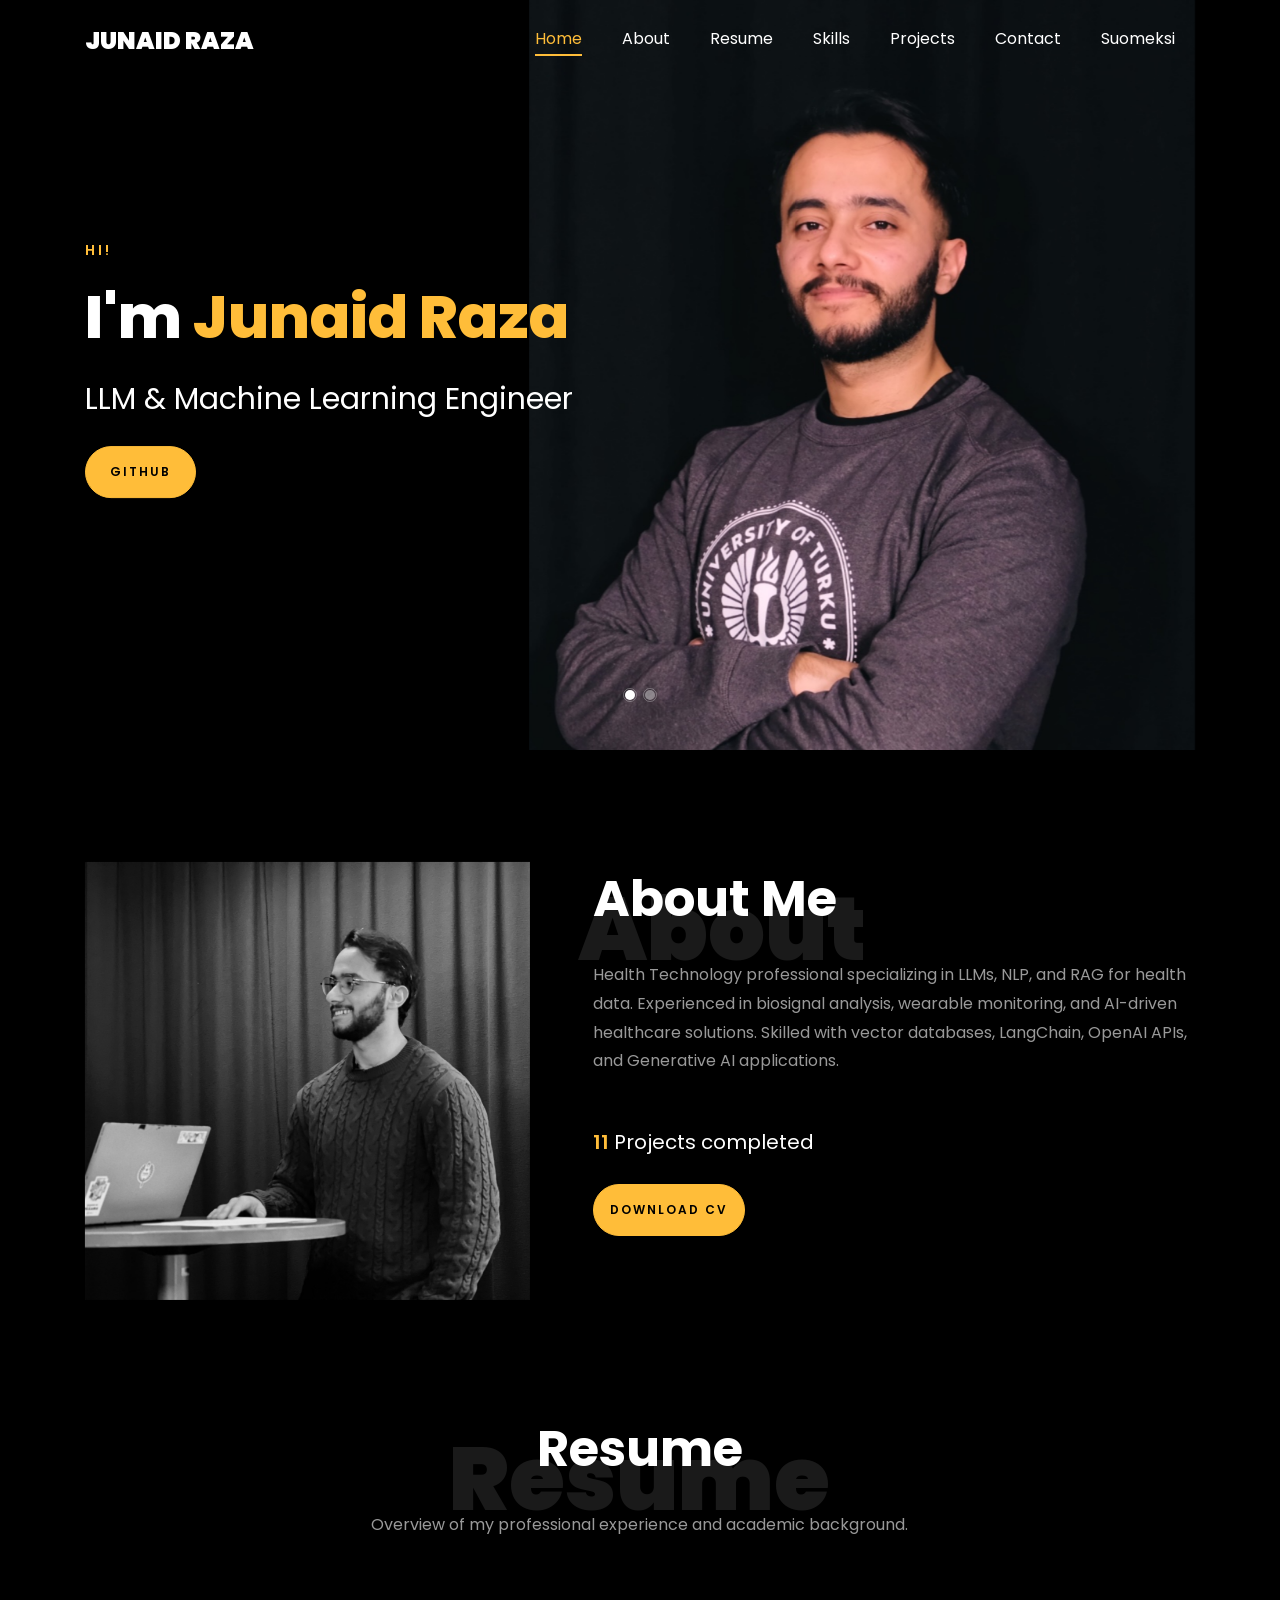
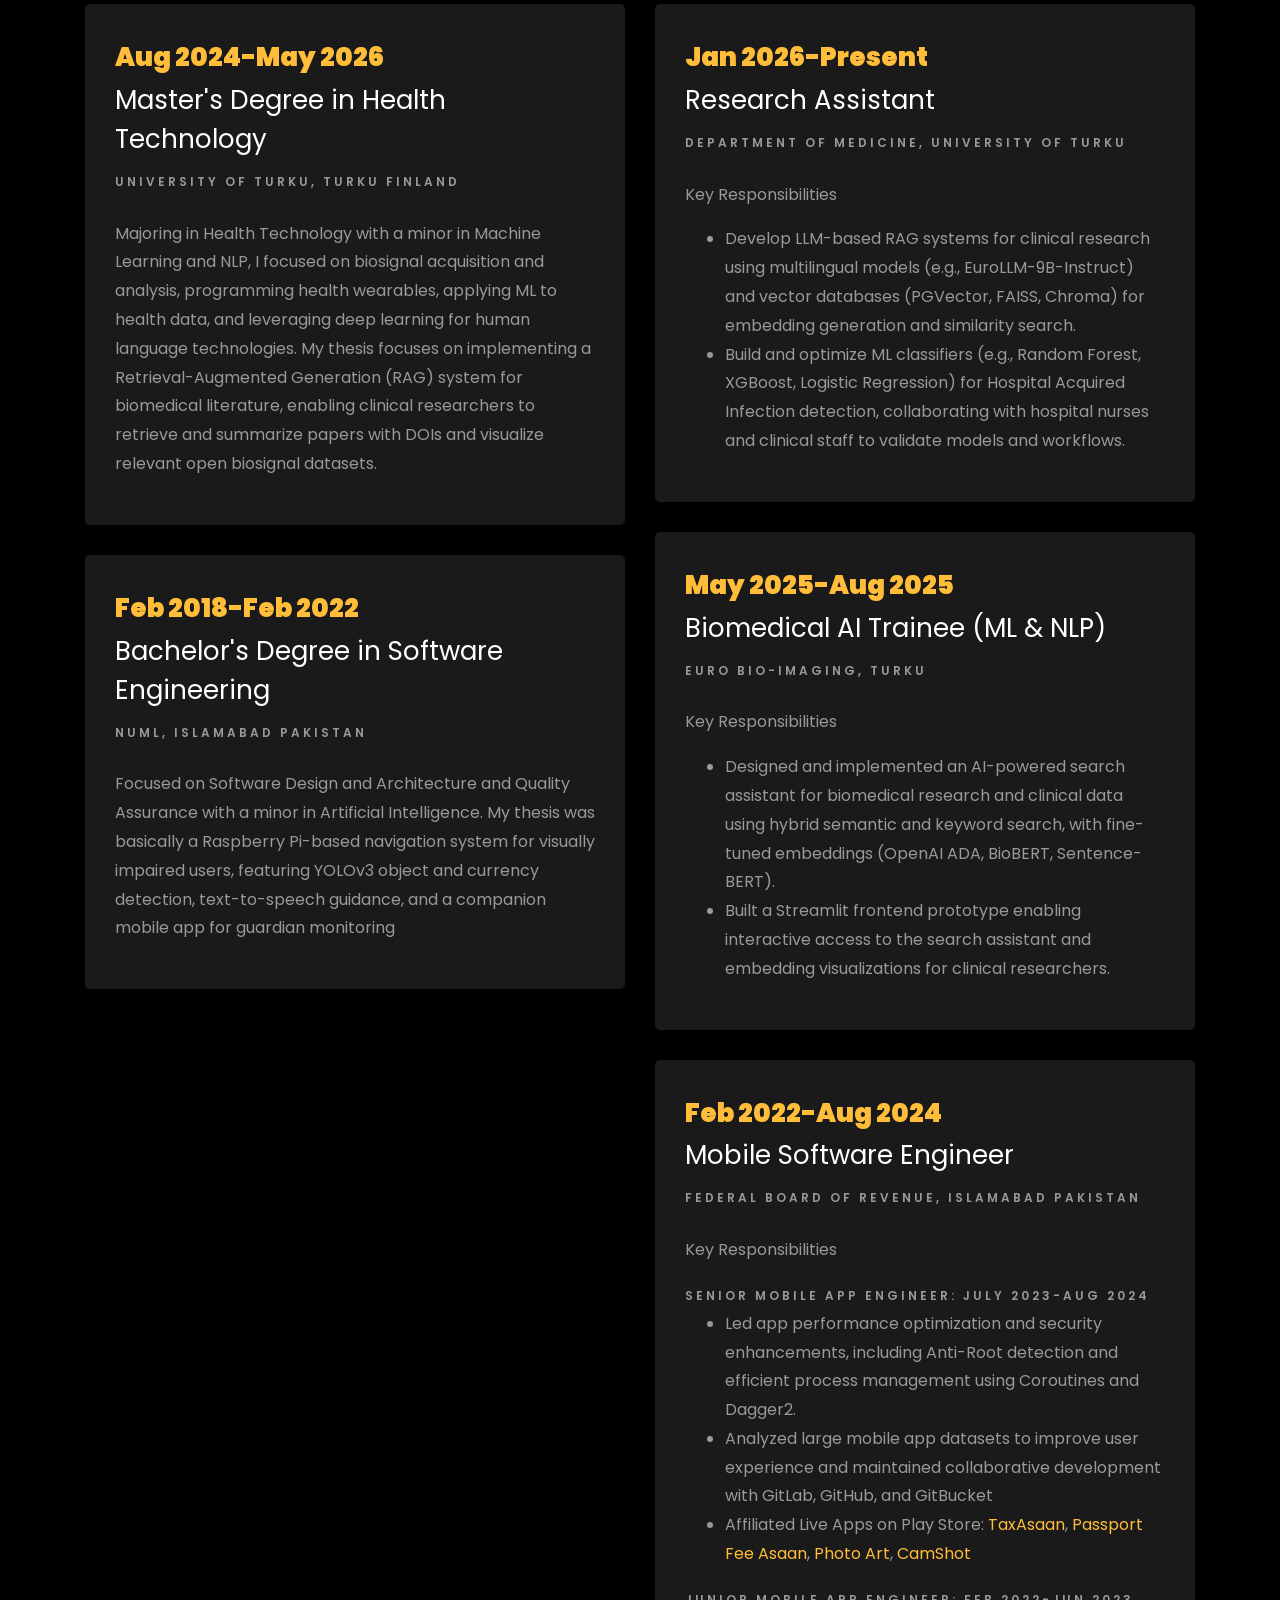
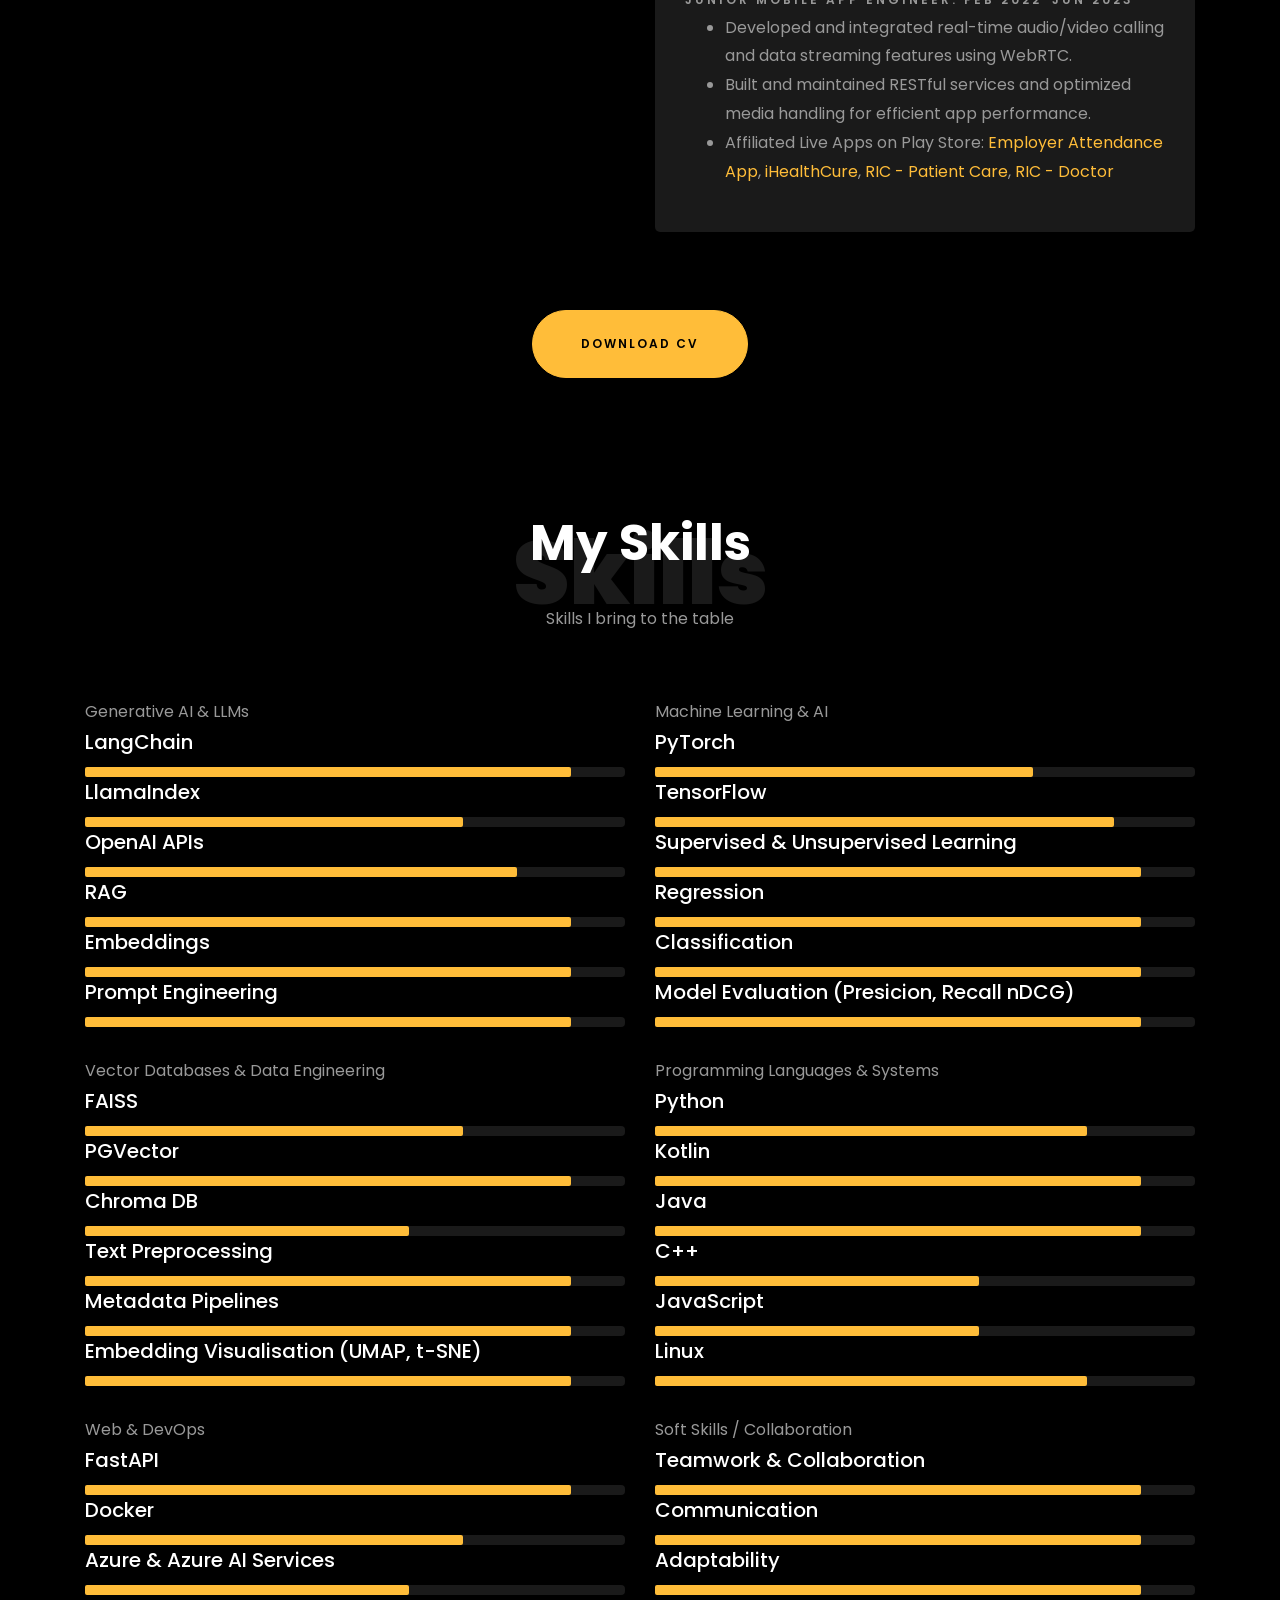
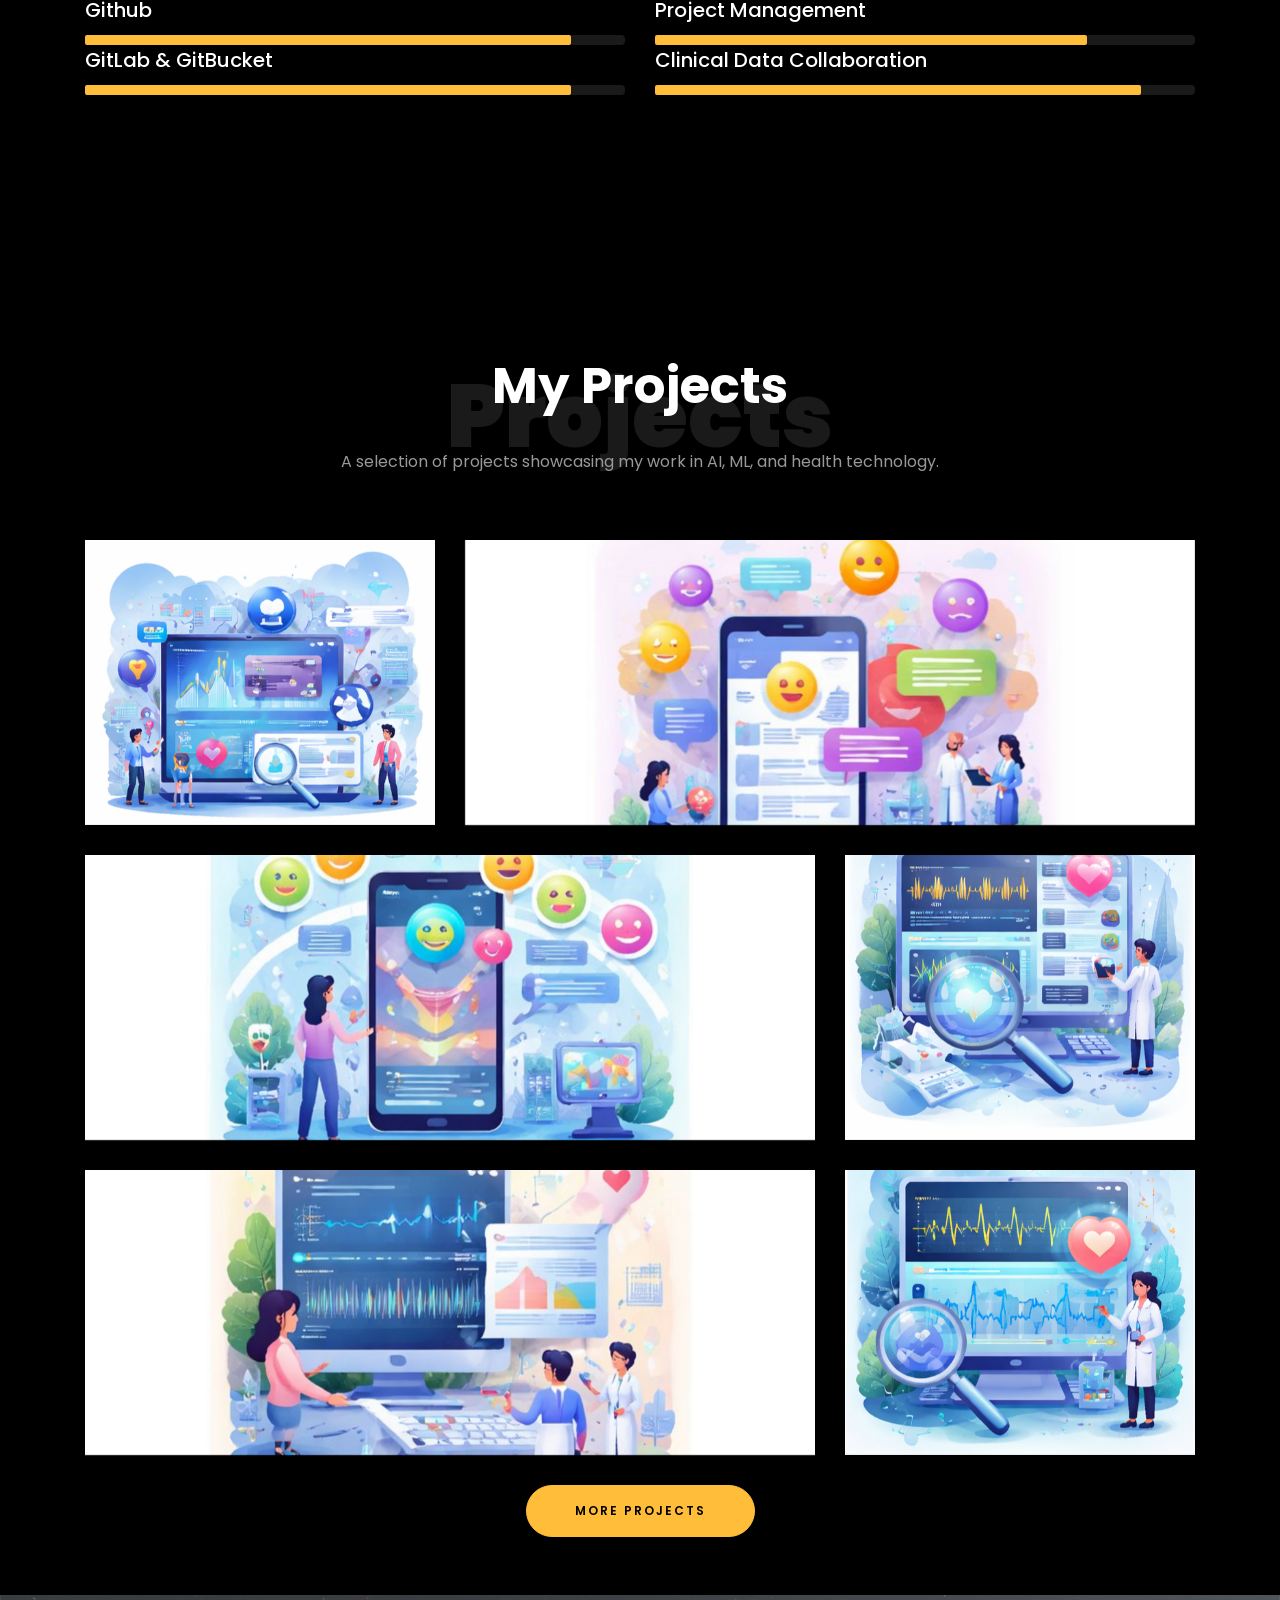
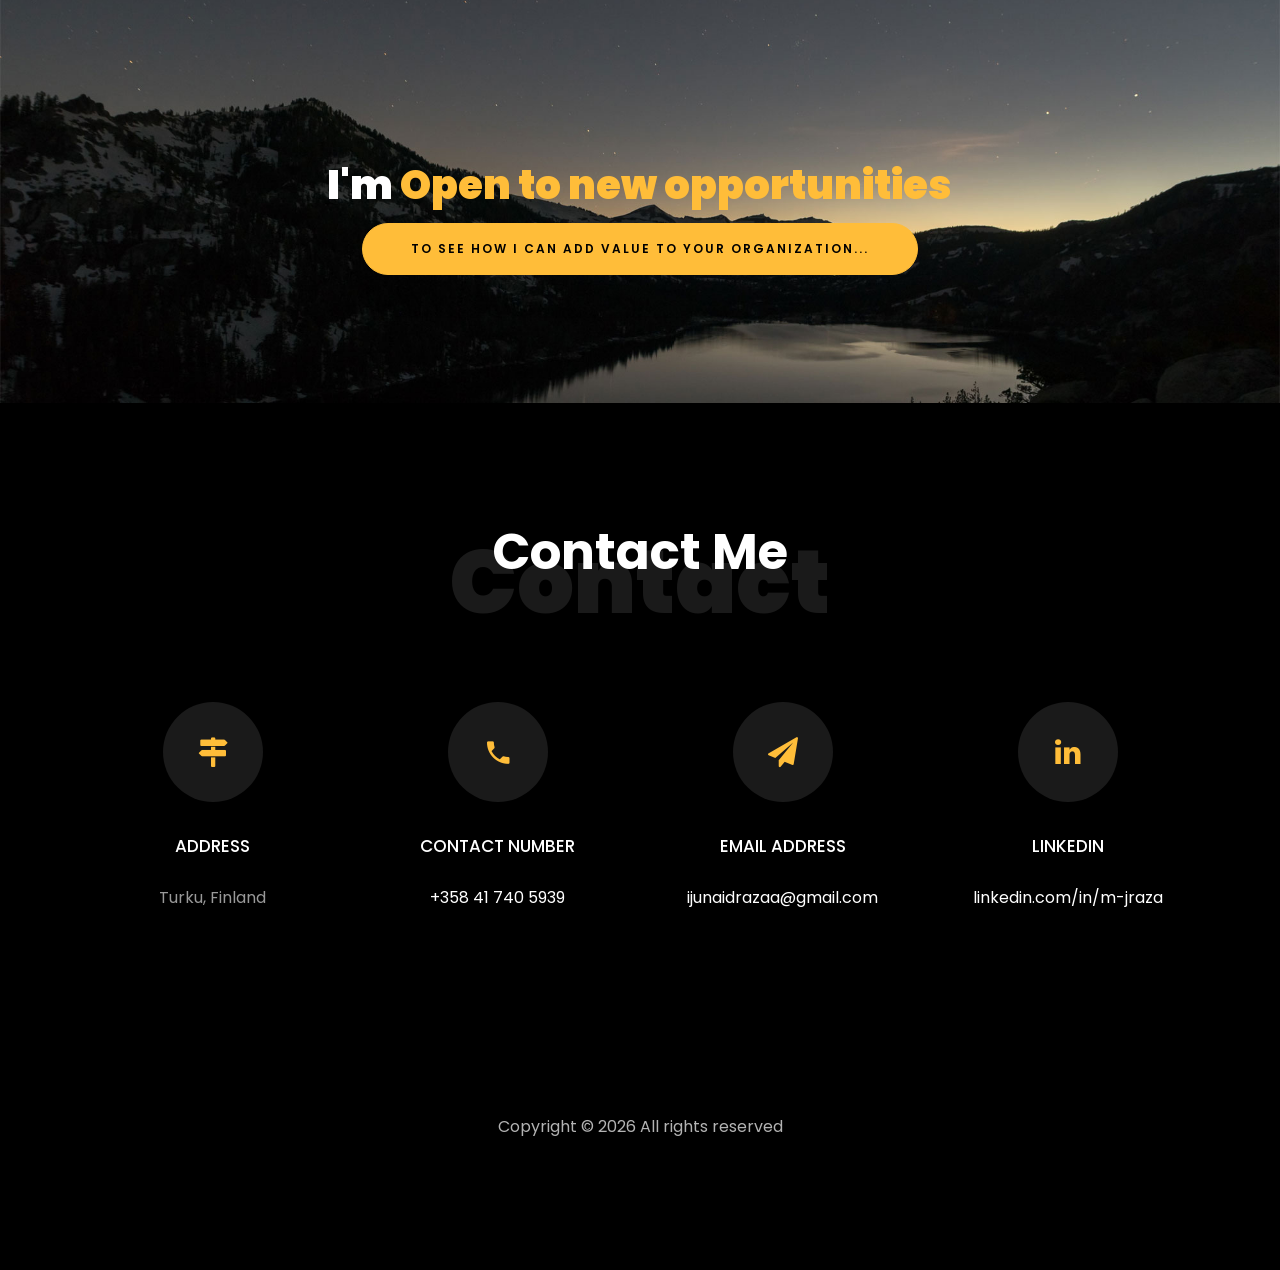
==== commit 6b9c483c: "Scroll fix for mobile devices" ====
--- a/index.html
+++ b/index.html
@@ -695,7 +695,6 @@
 	<script src="js/scrollax.min.js"></script>
 
 	<script src="js/main.js"></script>
-	<script src="js/translation.js"></script>
 
 </body>
 
--- a/css/style.css
+++ b/css/style.css
@@ -3760,6 +3760,24 @@
     color: #fff; }
     .navbar-dark .navbar-text a:hover, .navbar-dark .navbar-text a:focus {
       color: #fff; }
+
+/* Force navbar-toggler icon and text visible on scroll */
+.ftco_navbar.scrolled .navbar-toggler,
+.ftco_navbar.awake .navbar-toggler {
+    color: #fff !important;           /* For Menu text */
+    border-color: rgba(255,255,255,0.3) !important;
+}
+
+.ftco_navbar.scrolled .navbar-toggler .oi,
+.ftco_navbar.awake .navbar-toggler .oi {
+    color: #fff !important;           /* For the hamburger icon */
+    fill: #fff !important;
+}
+
+.ftco_navbar.scrolled .navbar-toggler span,
+.ftco_navbar.awake .navbar-toggler span {
+    color: #fff !important;           /* Ensures Menu text is visible */
+}
 
 .card {
   position: relative;
@@ -9675,4 +9693,4 @@
     stroke-dashoffset: -35px; }
   100% {
     stroke-dasharray: 89, 200;
-    stroke-dashoffset: -136px; } }
+    stroke-dashoffset: -136px; } }
